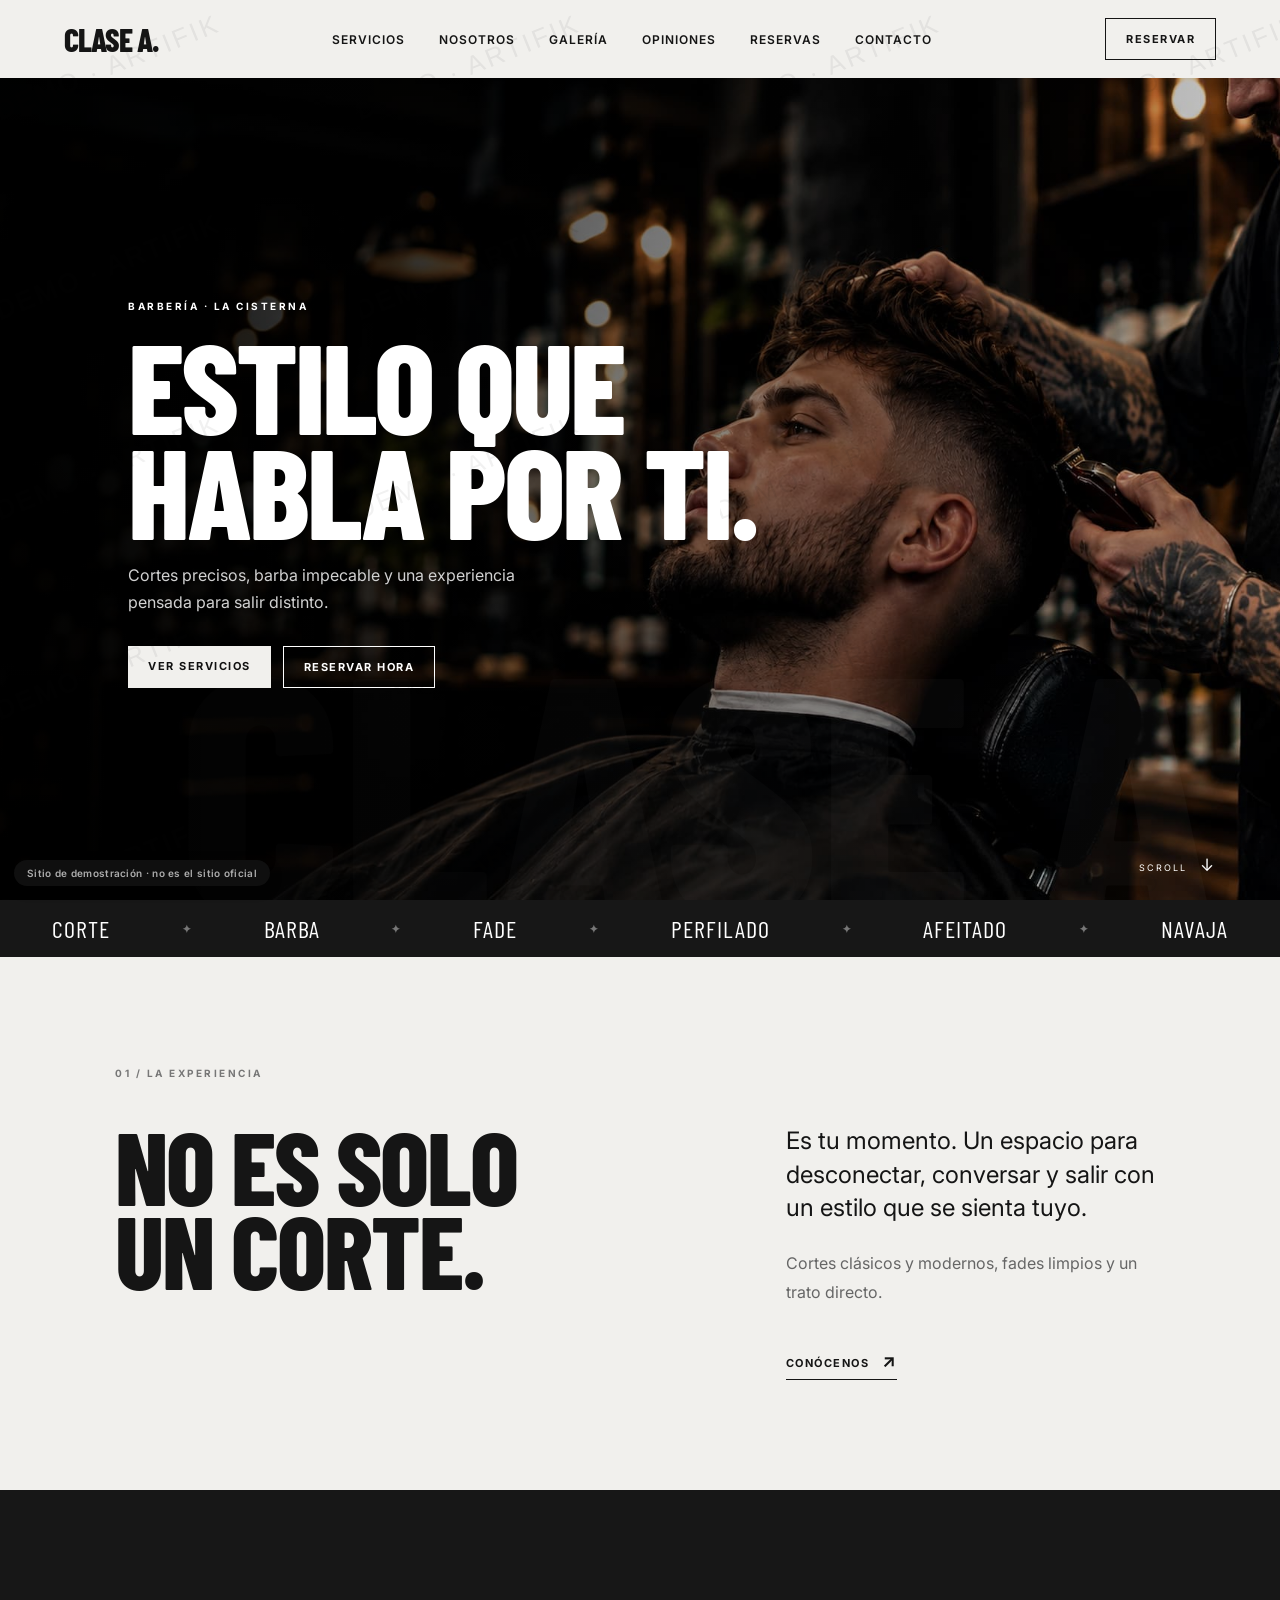
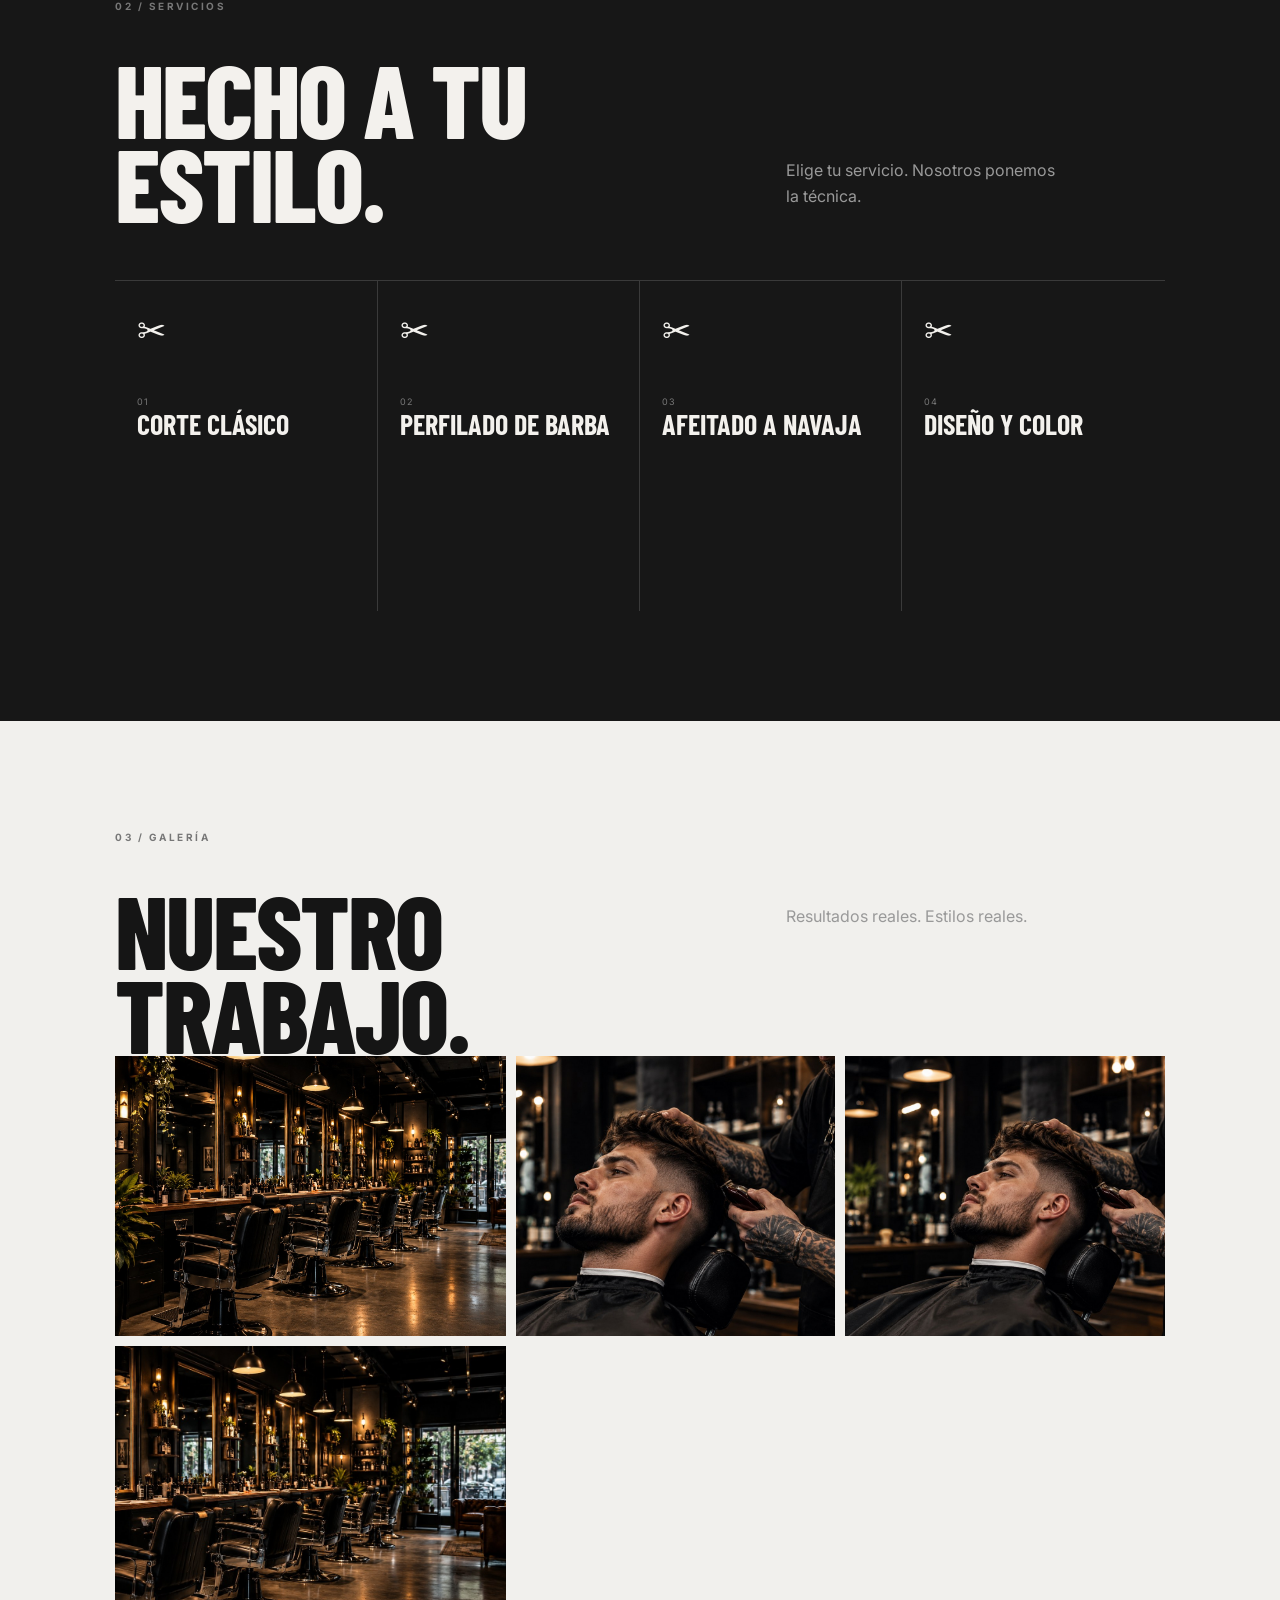
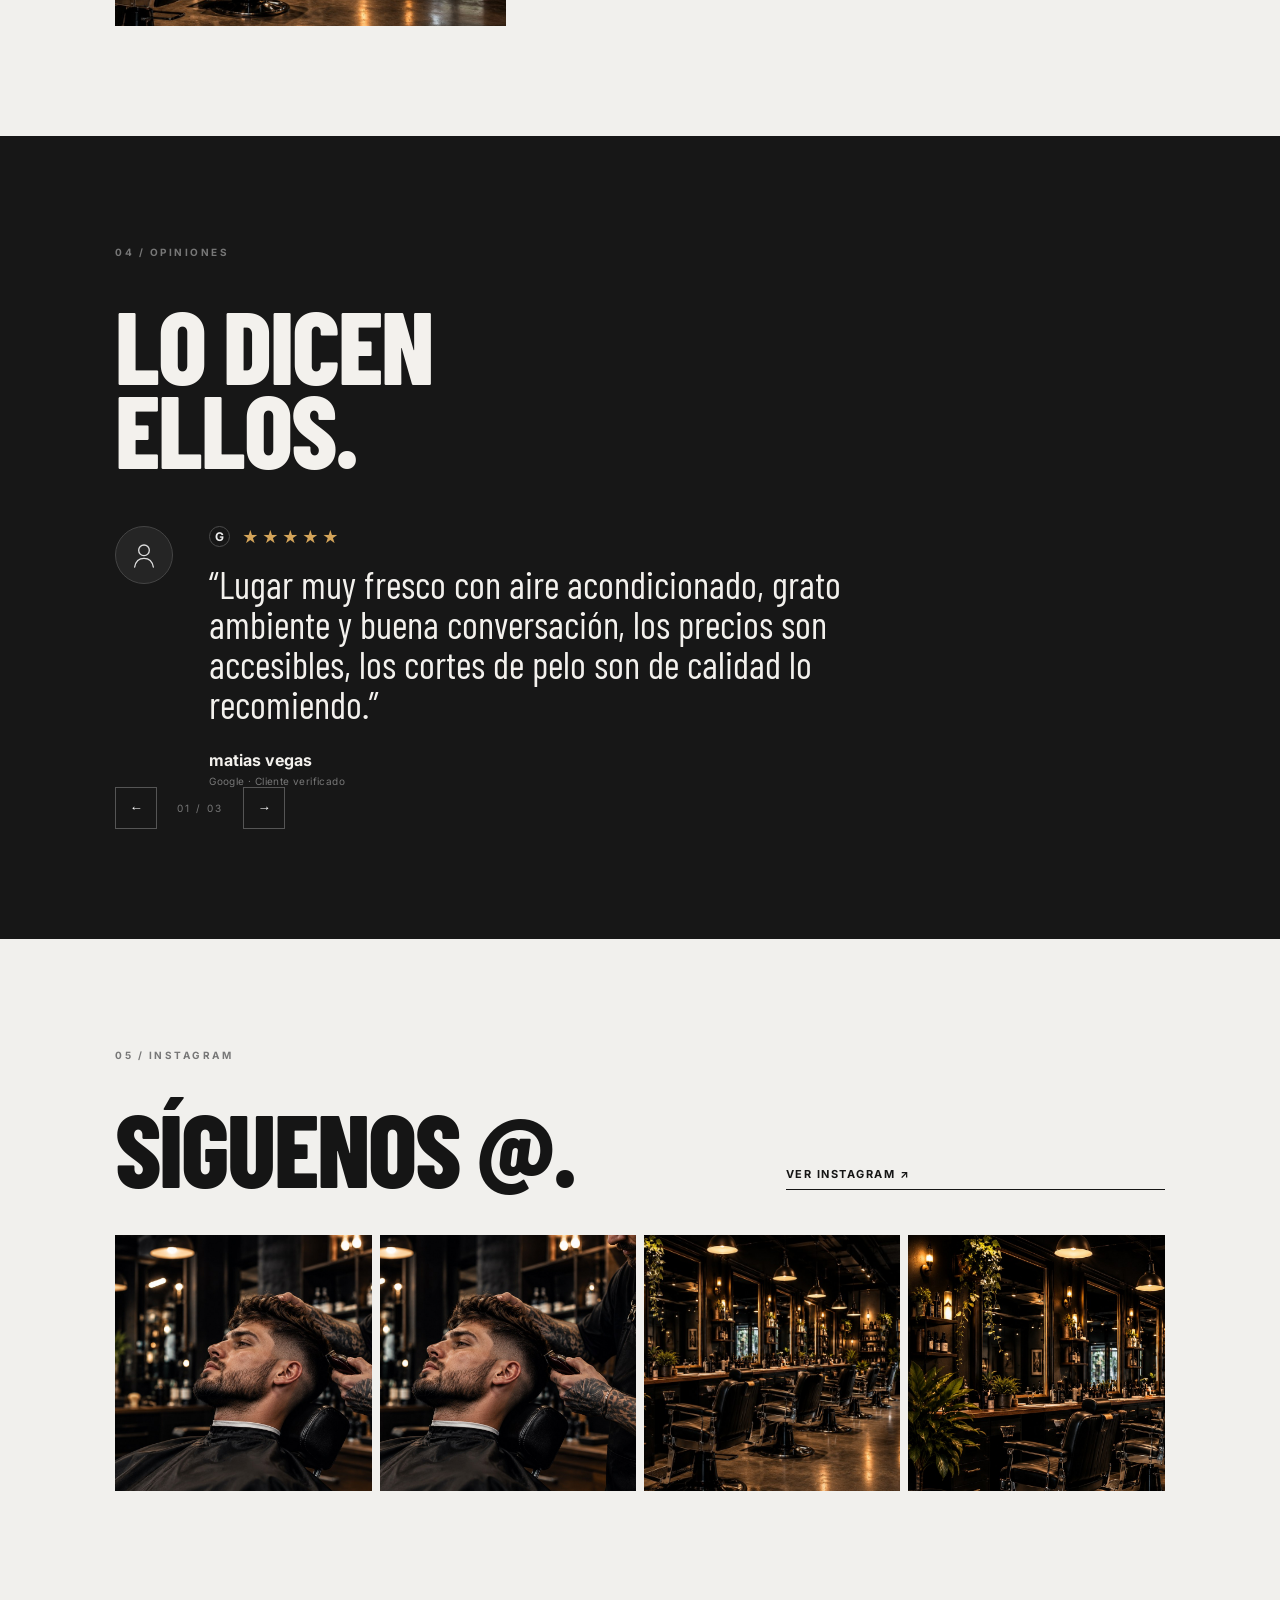
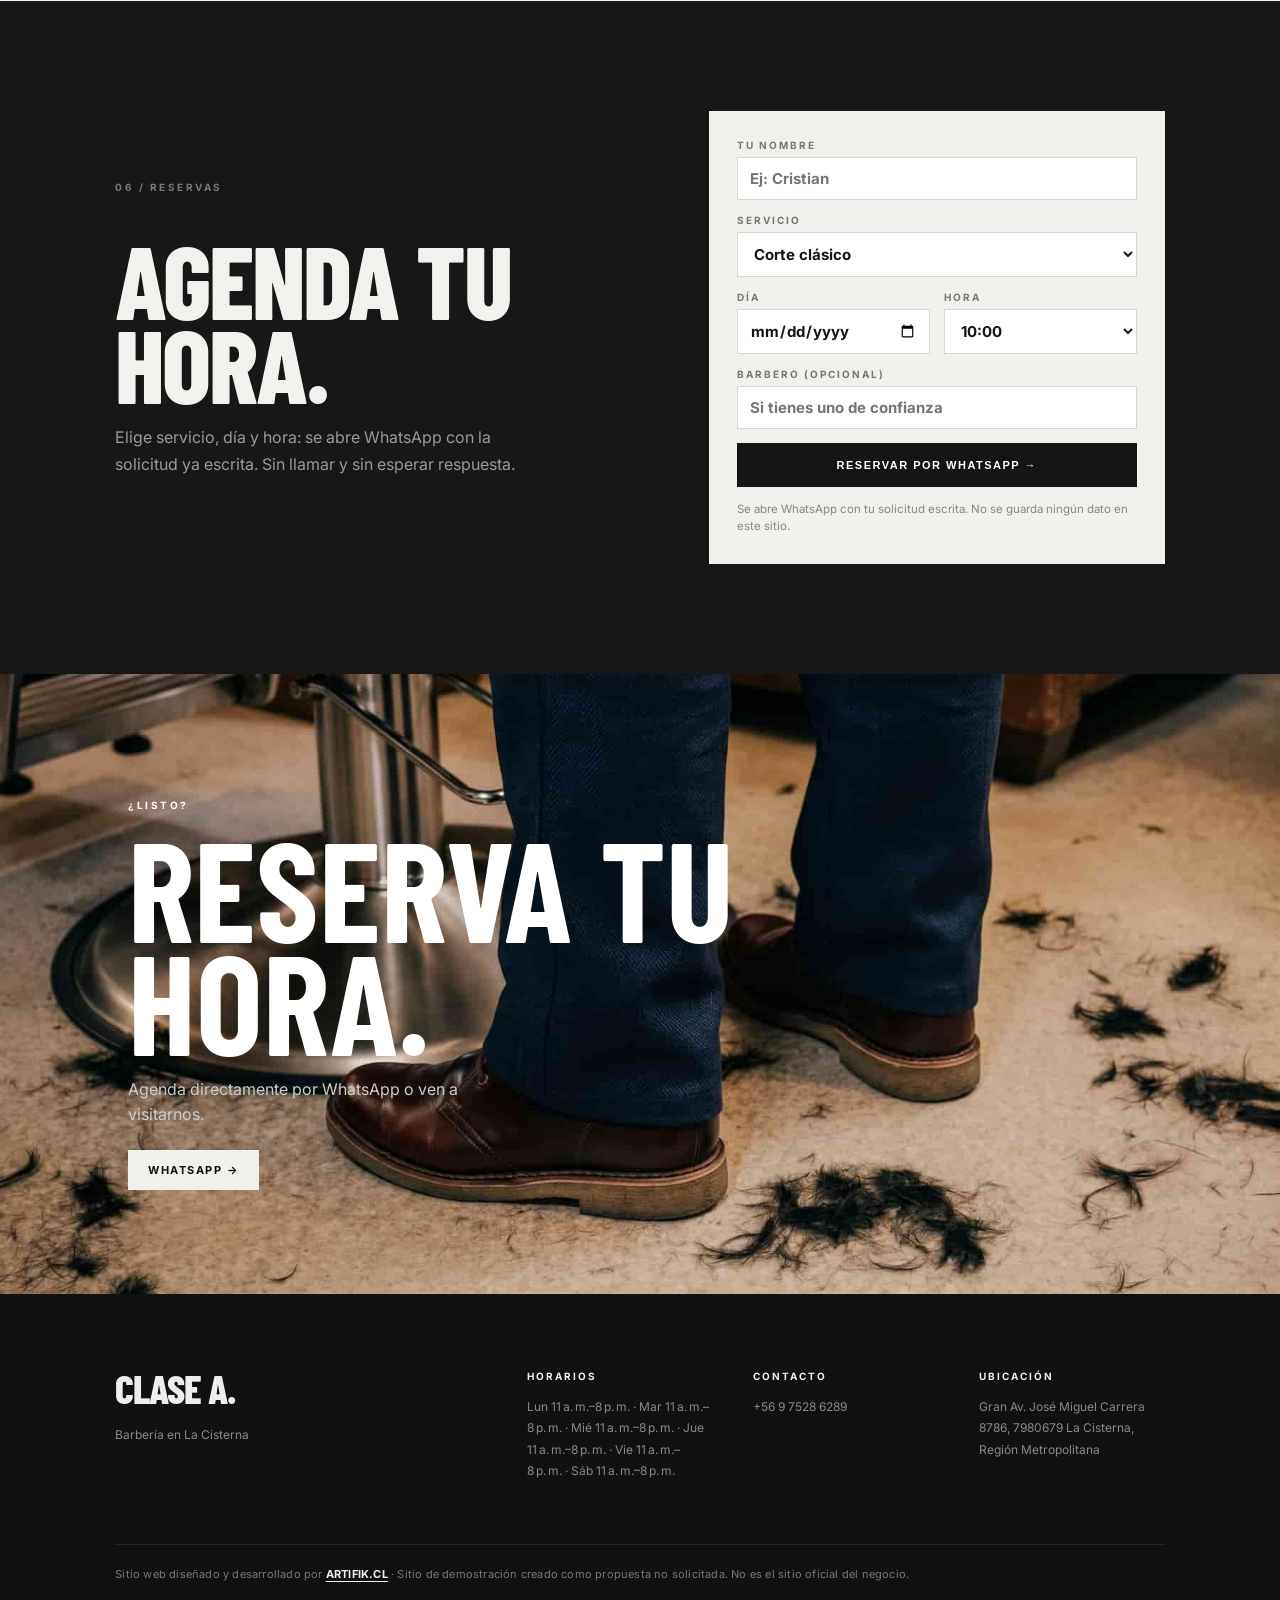
==== sites/barberia-clase-a/index.html @ 45a63755 "add 6 barberia demos (La Cisterna, Maipu, El Bosque, San Miguel) + hub index" ====
<!doctype html>
<html lang="es-CL">
<head>
  <meta charset="utf-8">
  <meta name="viewport" content="width=device-width,initial-scale=1">
  <meta name="description" content="Barbería en La Cisterna">
  <meta name="robots" content="noindex, nofollow, noarchive">
  <title>Barberia clase A — Barbería en La Cisterna</title>
  <link rel="preconnect" href="https://fonts.googleapis.com">
  <link rel="preconnect" href="https://fonts.gstatic.com" crossorigin>
  <link href="https://fonts.googleapis.com/css2?family=Barlow+Condensed:wght@400;500;600;700;800&family=Inter:wght@400;500;600;700&display=swap" rel="stylesheet">
  <style>
*{box-sizing:border-box}html{scroll-behavior:smooth}body{margin:0;background:#f1f0ed;color:#151515;font-family:Inter,Arial,sans-serif}a{color:inherit;text-decoration:none}.site-header{height:78px;display:flex;align-items:center;justify-content:space-between;padding:0 5vw;background:#f1f0ed;position:sticky;top:0;z-index:20}.brand{font-family:"Barlow Condensed",sans-serif;font-weight:800;font-size:32px;letter-spacing:-1px}.brand span,.section-head span,.intro h2 span,.gallery-head span,.social-head span{font-style:normal}.nav{display:flex;gap:34px;font-size:12px;font-weight:600;text-transform:uppercase;letter-spacing:1px}.header-cta,.btn{font-size:11px;font-weight:700;letter-spacing:1.5px;padding:13px 20px}.header-cta{border:1px solid #151515}.menu-toggle{display:none;background:none;border:0;font-size:24px;cursor:pointer;line-height:1;padding:10px;color:inherit}.menu-icon{display:block}.hero{min-height:calc(100vh - 78px);position:relative;display:flex;align-items:center;overflow:hidden;background:#252525;color:#fff}.hero-media{position:absolute;inset:0;background:#111;overflow:hidden}.hero-media img{width:100%;height:100%;object-fit:cover;object-position:center;display:block}.hero-media:after{content:"CLASE A";position:absolute;right:5vw;bottom:-7vw;font-family:"Barlow Condensed";font-size:27vw;font-weight:800;color:rgba(255,255,255,.035)}.hero-overlay{position:absolute;inset:0;background:linear-gradient(90deg,rgba(0,0,0,.82),rgba(0,0,0,.2))}.hero-content{position:relative;z-index:1;width:min(760px,90%);margin-left:10vw}.eyebrow,.section-kicker{font-size:10px;letter-spacing:2.5px;font-weight:700}.hero h1{font-family:"Barlow Condensed";font-size:clamp(70px,10vw,145px);line-height:.82;margin:20px 0;font-weight:800;letter-spacing:-3px}.hero h1 em,.contact h2 em{font-style:normal}.hero-copy{max-width:440px;line-height:1.7;color:#d1d1d1}.hero-actions{display:flex;gap:12px;margin-top:30px}.btn-light{background:#f1f0ed;color:#111}.btn-outline{border:1px solid #fff;color:#fff}.hero-scroll{position:absolute;bottom:25px;right:5vw;font-size:9px;letter-spacing:2px}.hero-scroll span{font-size:17px;margin-left:8px}.marquee{width:100%;overflow:hidden;background:#171717;color:#fff;padding:0}.marquee-track{display:flex;width:max-content;animation:marquee 18s linear infinite;will-change:transform}.marquee-group{width:100vw;min-width:100vw;display:flex;align-items:center;justify-content:space-around;gap:24px;padding:14px 28px;font-family:"Barlow Condensed";font-size:24px;letter-spacing:1px;white-space:nowrap}.marquee-group b{font-size:11px;color:#777}@keyframes marquee{to{transform:translateX(-100vw)}}.section{padding:110px 9vw}.section-kicker{margin-bottom:45px;color:#777}.intro-grid,.section-head,.gallery-head,.social-head{display:grid;grid-template-columns:1.2fr .8fr;gap:8vw}.intro h2,.section-head h2,.gallery-head h2,.social-head h2{font-family:"Barlow Condensed";font-size:clamp(55px,8vw,115px);line-height:.82;margin:0;font-weight:800;letter-spacing:-2px}.lead{font-size:24px;line-height:1.4;margin-top:0}.intro p:not(.lead){color:#666;line-height:1.8;max-width:520px}.text-link{display:inline-block;margin-top:28px;font-size:11px;font-weight:700;letter-spacing:1.5px;border-bottom:1px solid;padding-bottom:8px}.text-link span{font-size:18px;margin-left:8px}.dark{background:#171717;color:#f3f1ed}.dark .section-kicker{color:#777}.section-head{align-items:end;margin-bottom:55px}.section-head p,.gallery-head p{max-width:280px;line-height:1.6;color:#999}.service-grid{display:grid;grid-template-columns:repeat(4,1fr);border-top:1px solid #3a3a3a}.service-card{min-height:330px;padding:28px 22px;border-right:1px solid #3a3a3a;display:flex;flex-direction:column;position:relative;overflow:hidden;isolation:isolate;transition:transform .35s cubic-bezier(.2,.7,.2,1),background .35s ease,border-color .35s ease,box-shadow .35s ease}.service-card:last-child{border-right:0}.service-card.featured{background:#262626}.service-card>span{font-size:9px;color:#777;letter-spacing:1px;transition:transform .35s ease,color .35s ease}.service-card::before{content:"";position:absolute;inset:auto -30% -55% -30%;height:150px;background:radial-gradient(circle,rgba(213,165,90,.18),transparent 68%);transform:translateY(55px);opacity:0;transition:transform .45s ease,opacity .45s ease;pointer-events:none;z-index:-1}.service-card::after{content:"";position:absolute;top:0;left:-110%;width:55%;height:100%;background:linear-gradient(105deg,transparent 0 38%,rgba(255,255,255,.09) 48%,transparent 60%);transform:skewX(-18deg);transition:left .65s ease;pointer-events:none}.service-icon{font-size:35px;margin-bottom:45px;transform-origin:center;transition:transform .35s cubic-bezier(.2,.8,.2,1),filter .35s ease}.service-card h3{font-family:"Barlow Condensed";font-size:28px;margin:0 0 10px;transition:letter-spacing .35s ease}.service-card:hover{transform:translateY(-8px) scale(1.015);background:#222;border-color:#5a5a5a;box-shadow:0 20px 45px rgba(0,0,0,.28);z-index:3}.service-card:hover::before{transform:translateY(0);opacity:1}.service-card:hover::after{left:125%}.service-card:hover .service-icon{transform:scale(1.18) rotate(-4deg);filter:drop-shadow(0 0 10px rgba(255,255,255,.18))}.service-card:hover>span{transform:translateX(4px);color:#aaa}.service-card:hover strong{transform:translateX(4px)}.service-card:hover h3{letter-spacing:.4px;animation:serviceGlitch .34s steps(2,end) 1}@keyframes serviceGlitch{0%{transform:none;text-shadow:none}35%{transform:translateX(1px);text-shadow:-1px 0 rgba(213,165,90,.8)}65%{transform:translateX(-1px);text-shadow:1px 0 rgba(255,255,255,.55)}100%{transform:none;text-shadow:none}}.service-card p{font-size:12px;line-height:1.6;color:#aaa;min-height:45px}.service-card strong{margin-top:auto;font-family:"Barlow Condensed";font-size:22px;transition:transform .35s ease;color:#f3f1ed}.gallery-grid{display:grid;grid-template-columns:1.1fr .9fr .9fr;grid-template-rows:280px 280px;gap:10px}.gallery-item{background:#d4d1ca;overflow:hidden;margin:0}.gallery-item img{width:100%;height:100%;display:block;object-fit:cover}.gallery-item img{width:100%;height:100%;object-fit:cover;display:block;transition:transform .5s ease}.gallery-item:hover img{transform:scale(1.04)}.gallery-item.tall{grid-row:span 2}.gallery-item.wide{grid-column:2 / 4}.asset-note{font-size:11px;color:#888}.review-slider{position:relative;max-width:850px;min-height:240px}.review{display:none;grid-template-columns:70px 1fr;column-gap:24px;align-items:start}.review-main{min-width:0}.review-source{display:flex;align-items:center;gap:12px;margin-bottom:18px}.review.active{display:grid}.avatar{width:58px;height:58px;border-radius:50%;background:#252525;border:1px solid #444;display:grid;place-items:center}.avatar svg{width:32px;height:32px;stroke:#ddd;fill:none;stroke-width:2;stroke-linecap:round;stroke-linejoin:round}.avatar-1{box-shadow:inset 0 0 0 2px #303030}.avatar-2{box-shadow:inset 0 0 0 2px #363636}.avatar-3{box-shadow:inset 0 0 0 2px #2c2c2c}.avatar-4{box-shadow:inset 0 0 0 2px #404040}.avatar-5{box-shadow:inset 0 0 0 2px #333}.google-g{display:inline-grid;place-items:center;width:21px;height:21px;border:1px solid #4c4c4c;border-radius:50%;font:700 12px Inter;color:#eee}.stars{color:#d5a55a;letter-spacing:3px;margin:0}.review p{font-family:"Barlow Condensed";font-size:38px;line-height:1.05;max-width:760px;margin:0 0 25px}.review strong,.review small{display:block}.review small{color:#777;margin-top:5px;font-size:10px;letter-spacing:.4px}.slider-controls{display:flex;gap:20px;align-items:center}.slider-controls button{background:none;border:1px solid #555;color:#fff;width:42px;height:42px}.slider-count{font-size:10px;letter-spacing:2px;color:#777}.social-head{align-items:end;margin-bottom:45px}.social-grid{display:grid;grid-template-columns:repeat(4,1fr);gap:8px}.social-tile{aspect-ratio:1;background:#d1cec7;display:grid;place-items:center;color:#888;font-family:"Barlow Condensed";font-size:25px;overflow:hidden}.social-tile img{width:100%;height:100%;object-fit:cover;display:block}.contact{min-height:620px;background-color:#222;background-position:center;background-size:cover;position:relative;color:#fff;display:flex;align-items:center}.contact-overlay{position:absolute;z-index:1;inset:0;background:linear-gradient(90deg,rgba(0,0,0,.72),rgba(0,0,0,.2))}.contact-content{position:relative;z-index:2;margin-left:10vw}.contact h2{font-family:"Barlow Condensed";font-size:clamp(75px,11vw,160px);line-height:.8;margin:20px 0}.contact-content>p:not(.eyebrow){max-width:350px;line-height:1.6;color:#ccc;margin-bottom:30px}.footer{background:#111;color:#eee;padding:70px 9vw;display:grid;grid-template-columns:2fr repeat(3,1fr);gap:40px}.footer strong{font-size:10px;letter-spacing:2px}.footer p{color:#888;font-size:12px;line-height:1.8}.footer .brand{font-size:40px}.footer-credit{grid-column:1 / -1;border-top:1px solid #252525;padding-top:22px;margin-top:10px;color:#777;font-size:11px;letter-spacing:.2px}.footer-credit a{color:#eee;font-weight:700;text-decoration:underline;text-underline-offset:3px}@media(max-width:800px){.marquee-group{font-size:20px;gap:14px;padding:12px 18px}.site-header{height:68px;padding:0 5vw;position:sticky}.nav{display:flex;position:absolute;top:68px;left:0;right:0;flex-direction:column;gap:0;background:#f1f0ed;border-top:1px solid #d8d6d1;box-shadow:0 18px 30px rgba(0,0,0,.12);padding:8px 5vw;opacity:0;visibility:hidden;transform:translateY(-8px);pointer-events:none;transition:opacity .22s ease,transform .22s ease,visibility .22s ease;z-index:30}.nav.open{opacity:1;visibility:visible;transform:translateY(0);pointer-events:auto}.nav a{padding:15px 0;border-bottom:1px solid #ddd9d2;font-size:12px}.nav a:last-child{border-bottom:0}.header-cta{display:none}.menu-toggle{display:block}.hero{min-height:calc(100vh - 68px)}.hero-content{margin-left:7vw;margin-top:38vh}.hero h1{font-size:72px}.hero-actions{gap:16px}.section{padding:75px 7vw}.intro-grid,.section-head,.gallery-head,.social-head{grid-template-columns:1fr;gap:30px}.service-grid{grid-template-columns:1fr 1fr}.service-card{border-bottom:1px solid #3a3a3a}.gallery-grid{grid-template-columns:1fr 1fr;grid-template-rows:220px 220px}.gallery-item.tall{grid-row:span 1}.gallery-item.wide{grid-column:1 / 3}.review{grid-template-columns:52px 1fr;column-gap:16px}.avatar{width:48px;height:48px}.avatar svg{width:26px;height:26px}.review p{font-size:30px}.social-grid{grid-template-columns:1fr 1fr}.footer{grid-template-columns:1fr 1fr}}@media(max-width:480px){.footer-credit{grid-column:1}.service-grid{grid-template-columns:1fr}.gallery-grid{grid-template-columns:1fr;grid-template-rows:220px}.gallery-item.wide{grid-column:auto}.social-grid{grid-template-columns:1fr 1fr}.footer{grid-template-columns:1fr}.hero h1{font-size:62px}}

.contact-bg{position:absolute;inset:0;overflow:hidden;z-index:0}.contact-bg img{width:100%;height:100%;object-fit:cover;display:block}/* .contact-bg:after{content:"";position:absolute;inset:0;background:linear-gradient(90deg,rgba(0,0,0,.72),rgba(0,0,0,.2))} */
/* --- Reserva por WhatsApp (plan completo) --- */
.reserva{background:#171717;color:#f3f1ed;padding:110px 9vw}
.reserva-grid{display:grid;grid-template-columns:1.05fr .95fr;gap:7vw;align-items:center}
.reserva h2{font-family:"Barlow Condensed";font-size:clamp(55px,8vw,115px);line-height:.82;margin:0 0 18px;font-weight:800;letter-spacing:-2px}
.reserva h2 span{font-style:normal}
.reserva-intro p{color:#999;line-height:1.7;max-width:420px}
.reserva-card{background:#f1f0ed;color:#151515;padding:28px;display:grid;gap:14px}
.reserva-card label{display:flex;flex-direction:column;gap:6px;font-size:10px;letter-spacing:2px;font-weight:700;text-transform:uppercase;color:#777}
.reserva-card input,.reserva-card select{font:inherit;font-size:15px;letter-spacing:0;text-transform:none;color:#151515;background:#fff;border:1px solid #d8d6d1;padding:11px 12px;width:100%;border-radius:0}
.reserva-card input:focus,.reserva-card select:focus{outline:2px solid #c19a3e;outline-offset:1px}
.reserva-row{display:grid;grid-template-columns:1fr 1fr;gap:14px}
.reserva-card .btn{background:#151515;color:#fff;border:0;cursor:pointer;padding:16px;text-align:center}
.reserva-card .btn:hover{background:#c19a3e;color:#151515}
.reserva-hint{margin:0;font-size:11.5px;color:#888;letter-spacing:0;text-transform:none;font-weight:400;line-height:1.5}
@media(max-width:800px){.reserva{padding:70px 6vw}.reserva-grid{grid-template-columns:1fr;gap:34px}.reserva-row{grid-template-columns:1fr}}
.demo-badge{position:fixed;bottom:14px;left:14px;z-index:99;background:#111;color:#bbb;font:600 10px Inter,Arial;padding:7px 13px;border-radius:999px;letter-spacing:.3px;opacity:.92;box-shadow:0 4px 14px rgba(0,0,0,.35)}
.demo-wm{position:fixed;inset:0;z-index:34;pointer-events:none;background-repeat:repeat;background-image:url("data:image/svg+xml,%3Csvg xmlns='http://www.w3.org/2000/svg' width='360' height='200'%3E%3Ctext x='0' y='120' transform='rotate(-22 0 120)' font-family='Helvetica,Arial,sans-serif' font-size='26' letter-spacing='3' fill='%23151515' fill-opacity='0.06'%3EDEMO %C2%B7 ARTIFIK%3C/text%3E%3C/svg%3E")}
  </style>
</head>
<body>
  <div class="demo-wm" aria-hidden="true"></div>
  <div class="demo-badge">Sitio de demostración · no es el sitio oficial</div>
  <header class="site-header">
    <a class="brand" href="#inicio">CLASE A<span>.</span></a>
    <nav class="nav" id="primary-nav" aria-label="Principal">
      <a href="#servicios">Servicios</a>
      <a href="#nosotros">Nosotros</a>
      <a href="#galeria">Galería</a>
      <a href="#opiniones">Opiniones</a>
      <a href="#reserva">Reservas</a>
      <a href="#contacto">Contacto</a>
    </nav>
    <a class="header-cta" href="#reserva">RESERVAR</a>
    <button class="menu-toggle" type="button" aria-label="Abrir menú" aria-expanded="false" aria-controls="primary-nav"><span class="menu-icon" aria-hidden="true">☰</span></button>
  </header>

  <main id="inicio">
    <section class="hero">
      <picture class="hero-media"><source media="(max-width: 800px)" srcset="/sites/barberia-clase-a/assets/hero-mobile.jpg"><img src="/sites/barberia-clase-a/assets/hero.jpg" alt="Barberia clase A"></picture>
      <div class="hero-overlay"></div>
      <div class="hero-content">
        <p class="eyebrow">BARBERÍA · LA CISTERNA</p>
        <h1>ESTILO QUE<br><em>HABLA</em> POR TI.</h1>
        <p class="hero-copy">Cortes precisos, barba impecable y una experiencia pensada para salir distinto.</p>
        <div class="hero-actions">
          <a class="btn btn-light" href="#servicios">VER SERVICIOS</a>
          <a class="btn btn-outline" href="#reserva">RESERVAR HORA</a>
        </div>
      </div>
      <div class="hero-scroll">SCROLL <span>↓</span></div>
    </section>

    
    <section class="marquee" aria-label="Servicios destacados">
      <div class="marquee-track">
        <div class="marquee-group"><span>CORTE</span><b>✦</b><span>BARBA</span><b>✦</b><span>FADE</span><b>✦</b><span>PERFILADO</span><b>✦</b><span>AFEITADO</span><b>✦</b><span>NAVAJA</span></div>
        <div class="marquee-group" aria-hidden="true"><span>CORTE</span><b>✦</b><span>BARBA</span><b>✦</b><span>FADE</span><b>✦</b><span>PERFILADO</span><b>✦</b><span>AFEITADO</span><b>✦</b><span>NAVAJA</span></div>
      </div>
    </section>

    <section class="intro section" id="nosotros">
      <div class="section-kicker">01 / LA EXPERIENCIA</div>
      <div class="intro-grid">
        <h2>NO ES SOLO<br><span>UN CORTE.</span></h2>
        <div>
          <p class="lead">Es tu momento. Un espacio para desconectar, conversar y salir con un estilo que se sienta tuyo.</p>
          <p>Cortes clásicos y modernos, fades limpios y un trato directo.</p>
          <a class="text-link" href="#contacto">CONÓCENOS <span>↗</span></a>
        </div>
      </div>
    </section>
    

    <section class="services section dark" id="servicios">
      <div class="section-kicker">02 / SERVICIOS</div>
      <div class="section-head">
        <h2>HECHO A TU <span>ESTILO.</span></h2>
        <p>Elige tu servicio. Nosotros ponemos la técnica.</p>
      </div>
      <div class="service-grid">
        <article class="service-card"><div class="service-icon">✂</div><span>01</span><h3>CORTE CLÁSICO</h3></article>
        <article class="service-card"><div class="service-icon">✂</div><span>02</span><h3>PERFILADO DE BARBA</h3></article>
        <article class="service-card"><div class="service-icon">✂</div><span>03</span><h3>AFEITADO A NAVAJA</h3></article>
        <article class="service-card"><div class="service-icon">✂</div><span>04</span><h3>DISEÑO Y COLOR</h3></article>
      </div>
    </section>

    <section class="gallery section" id="galeria">
      <div class="section-kicker">03 / GALERÍA</div>
      <div class="gallery-head"><h2>NUESTRO <span>TRABAJO.</span></h2><p>Resultados reales. Estilos reales.</p></div>
      <div class="gallery-grid">
        <div class="gallery-item class="tall""><img src="/sites/barberia-clase-a/assets/interior-wide.jpg" alt="" loading="lazy" onerror="this.remove()"></div>
        <div class="gallery-item"><img src="/sites/barberia-clase-a/assets/grooming-close.jpg" alt="" loading="lazy" onerror="this.remove()"></div>
        <div class="gallery-item"><img src="/sites/barberia-clase-a/assets/grooming-profile.jpg" alt="" loading="lazy" onerror="this.remove()"></div>
        <div class="gallery-item class="wide""><img src="/sites/barberia-clase-a/assets/interior-right.jpg" alt="" loading="lazy" onerror="this.remove()"></div>
      </div>
    </section>

    
    <section class="reviews section dark" id="opiniones">
      <div class="section-kicker">04 / OPINIONES</div>
      <div class="section-head"><h2>LO DICEN <span>ELLOS.</span></h2></div>
      <div class="review-slider">
        <article class="review active"><div class="avatar" aria-hidden="true"><svg viewBox="0 0 48 48"><circle cx="24" cy="17" r="8"></circle><path d="M10 42c1.6-9 7-13 14-13s12.4 4 14 13"></path></svg></div><div class="review-main"><div class="review-source"><span class="google-g">G</span><span class="stars">★★★★★</span></div><p>“Lugar muy fresco con aire acondicionado, grato ambiente y buena conversación, los precios son accesibles, los cortes de pelo son de calidad lo recomiendo.”</p><strong>matias vegas</strong><small>Google · Cliente verificado</small></div></article>
        <article class="review"><div class="avatar" aria-hidden="true"><svg viewBox="0 0 48 48"><circle cx="24" cy="17" r="8"></circle><path d="M10 42c1.6-9 7-13 14-13s12.4 4 14 13"></path></svg></div><div class="review-main"><div class="review-source"><span class="google-g">G</span><span class="stars">★★★★★</span></div><p>“Muy buena experiencia, cortan super bacan el pelo y muy agradable los barberos”</p><strong>Benjamín Fierro</strong><small>Google · Cliente verificado</small></div></article>
        <article class="review"><div class="avatar" aria-hidden="true"><svg viewBox="0 0 48 48"><circle cx="24" cy="17" r="8"></circle><path d="M10 42c1.6-9 7-13 14-13s12.4 4 14 13"></path></svg></div><div class="review-main"><div class="review-source"><span class="google-g">G</span><span class="stars">★★★★★</span></div><p>“Todos los barberos ofrecen exelente servicio, sobre todo Matias, recomendado totalmente”</p><strong>Michel Venegas</strong><small>Google · Cliente verificado</small></div></article>
        <article class="review"><div class="avatar" aria-hidden="true"><svg viewBox="0 0 48 48"><circle cx="24" cy="17" r="8"></circle><path d="M10 42c1.6-9 7-13 14-13s12.4 4 14 13"></path></svg></div><div class="review-main"><div class="review-source"><span class="google-g">G</span><span class="stars">★★★★★</span></div><p>“Excelente servicio barberos profesionales. Siempre atentos a dar un buen servicio”</p><strong>Andres Perez</strong><small>Google · Cliente verificado</small></div></article>
        <article class="review"><div class="avatar" aria-hidden="true"><svg viewBox="0 0 48 48"><circle cx="24" cy="17" r="8"></circle><path d="M10 42c1.6-9 7-13 14-13s12.4 4 14 13"></path></svg></div><div class="review-main"><div class="review-source"><span class="google-g">G</span><span class="stars">★★★★★</span></div><p>“Excelente atención amables serviciales y que decir de los barberos unos CAPOS!”</p><strong>Enrique Javier Diaz</strong><small>Google · Cliente verificado</small></div></article>
      </div>
      <div class="slider-controls"><button data-dir="-1">←</button><span class="slider-count">01 / 03</span><button data-dir="1">→</button></div>
    </section>
    

    <section class="social section">
      <div class="section-kicker">05 / INSTAGRAM</div>
      <div class="social-head"><h2>SÍGUENOS <span>@.</span></h2><a class="text-link" href="#" target="_blank" rel="noopener">VER INSTAGRAM ↗</a></div>
      <div class="social-grid">
        <div class="social-tile"><img src="/sites/barberia-clase-a/assets/grooming-profile.jpg" alt="" loading="lazy" onerror="this.remove()"></div>
        <div class="social-tile"><img src="/sites/barberia-clase-a/assets/grooming-close.jpg" alt="" loading="lazy" onerror="this.remove()"></div>
        <div class="social-tile"><img src="/sites/barberia-clase-a/assets/interior-detail.jpg" alt="" loading="lazy" onerror="this.remove()"></div>
        <div class="social-tile"><img src="/sites/barberia-clase-a/assets/interior-left.jpg" alt="" loading="lazy" onerror="this.remove()"></div>
      </div>
    </section>

    
    <section class="reserva" id="reserva">
      <div class="reserva-grid">
        <div class="reserva-intro">
          <div class="section-kicker">06 / RESERVAS</div>
          <h2>AGENDA TU<br><span>HORA.</span></h2>
          <p>Elige servicio, día y hora: se abre WhatsApp con la solicitud ya escrita. Sin llamar y sin esperar respuesta.</p>
        </div>
        <form class="reserva-card" id="reserva-form" data-wa="https://wa.me/56975286289">
          <label>Tu nombre
            <input type="text" id="rv-nombre" placeholder="Ej: Cristian" autocomplete="name">
          </label>
          <label>Servicio
            <select id="rv-servicio"><option>Corte clásico</option><option>Perfilado de barba</option><option>Afeitado a navaja</option><option>Diseño y color</option></select>
          </label>
          <div class="reserva-row">
            <label>Día
              <input type="date" id="rv-dia">
            </label>
            <label>Hora
              <select id="rv-hora">
                <option>10:00</option><option>10:30</option><option>11:00</option><option>11:30</option>
                <option>12:00</option><option>12:30</option><option>15:00</option><option>15:30</option>
                <option>16:00</option><option>16:30</option><option>17:00</option><option>17:30</option>
                <option>18:00</option><option>18:30</option><option>19:00</option><option>19:30</option>
                <option>20:00</option>
              </select>
            </label>
          </div>
          <label>Barbero (opcional)
            <input type="text" id="rv-barbero" placeholder="Si tienes uno de confianza">
          </label>
          <button type="submit" class="btn">RESERVAR POR WHATSAPP →</button>
          <p class="reserva-hint">Se abre WhatsApp con tu solicitud escrita. No se guarda ningún dato en este sitio.</p>
        </form>
      </div>
    </section>
    

    <section class="contact" id="contacto">
      <div class="contact-bg"><img src="/sites/barberia-clase-a/assets/cta-interior.jpg" alt=""></div><!-- <div class="contact-overlay"></div> -->
      <div class="contact-content">
        <p class="eyebrow">¿LISTO?</p>
        <h2>RESERVA TU<br><em>HORA.</em></h2>
        <p>Agenda directamente por WhatsApp o ven a visitarnos.</p>
        <a class="btn btn-light" href="https://wa.me/56975286289" target="_blank" rel="noopener">WHATSAPP →</a>
      </div>
    </section>
  </main>

  <footer class="footer">
    <div><a class="brand" href="#inicio">CLASE A<span>.</span></a><p>Barbería en La Cisterna</p></div>
    <div><strong>HORARIOS</strong><p>Lun 11 a. m.–8 p. m. · Mar 11 a. m.–8 p. m. · Mié 11 a. m.–8 p. m. · Jue 11 a. m.–8 p. m. · Vie 11 a. m.–8 p. m. · Sáb 11 a. m.–8 p. m.</p></div>
    <div><strong>CONTACTO</strong><p><a href="tel:+56975286289">+56 9 7528 6289</a></p></div>
    <div><strong>UBICACIÓN</strong><p><a href="https://www.google.com/maps/place/Barberia+clase+A/data=!4m7!3m6!1s0x9662db9c982a6f2f:0x1cf4ca5bd462d386!8m2!3d-33.5367251!4d-70.6639691!16s%2Fg%2F11g_vcmc6g!19sChIJL28qmJzbYpYRhtNi1FvK9Bw?authuser=0&amp;hl=es&amp;g_ep=EgoyMDI2MDkwOS4wIJJjKgBIAVAD&amp;rclk=1" target="_blank" rel="noopener">Gran Av. José Miguel Carrera 8786, 7980679 La Cisterna, Región Metropolitana</a></p></div>
    <div class="footer-credit">Sitio web diseñado y desarrollado por <a href="https://www.artifik.cl/" target="_blank" rel="noopener">ARTIFIK.CL</a> · Sitio de demostración creado como propuesta no solicitada. No es el sitio oficial del negocio.</div>
  </footer>

  <script>
const reviews=[...document.querySelectorAll(".review")];
let current=0;
let timer;
function showReview(i){
  current=(i+reviews.length)%reviews.length;
  reviews.forEach((r,n)=>r.classList.toggle("active",n===current));
  const counter=document.querySelector(".slider-count");
  if(counter) counter.textContent=`${String(current+1).padStart(2,"0")} / ${String(reviews.length).padStart(2,"0")}`;
}
function restartReviewTimer(){
  clearInterval(timer);
  timer=setInterval(()=>showReview(current+1),6000);
}
document.querySelectorAll(".slider-controls button").forEach(btn=>{
  btn.addEventListener("click",()=>{showReview(current+Number(btn.dataset.dir));restartReviewTimer();});
});
restartReviewTimer();

const slider=document.querySelector(".review-slider");
slider?.addEventListener("mouseenter",()=>clearInterval(timer));
slider?.addEventListener("mouseleave",restartReviewTimer);

const menu=document.querySelector(".menu-toggle");
const nav=document.querySelector(".nav");
const menuIcon=menu?.querySelector(".menu-icon");

function closeMenu(){
  if(!menu || !nav) return;
  nav.classList.remove("open");
  menu.setAttribute("aria-expanded","false");
  menu.setAttribute("aria-label","Abrir menú");
  if(menuIcon) menuIcon.textContent="☰";
}

menu?.addEventListener("click",()=>{
  if(!nav) return;
  const open=nav.classList.toggle("open");
  menu.setAttribute("aria-expanded",String(open));
  menu.setAttribute("aria-label",open?"Cerrar menú":"Abrir menú");
  if(menuIcon) menuIcon.textContent=open?"×":"☰";
});

nav?.querySelectorAll("a").forEach(link=>link.addEventListener("click",closeMenu));
window.addEventListener("resize",()=>{ if(window.innerWidth>800) closeMenu(); });

// Reserva por WhatsApp: arma el mensaje y abre wa.me (100% front-end, no guarda datos)
(function(){
  var f=document.getElementById("reserva-form");
  if(!f) return;
  var dia=document.getElementById("rv-dia");
  if(dia) dia.min=new Date().toISOString().slice(0,10);
  f.addEventListener("submit",function(e){
    e.preventDefault();
    var base=(f.getAttribute("data-wa")||"").split("?")[0];
    var v=function(id){var el=document.getElementById(id);return el?el.value.trim():"";};
    var nombre=v("rv-nombre")||"Hola";
    var partes=[
      nombre+", quiero agendar una hora en Barberia clase A:",
      "- Servicio: "+v("rv-servicio"),
      "- Día: "+(v("rv-dia")||"(por confirmar)"),
      "- Hora: "+v("rv-hora")
    ];
    if(v("rv-barbero")) partes.push("- Con: "+v("rv-barbero"));
    window.open(base+"?text="+encodeURIComponent(partes.join("\n")),"_blank","noopener");
  });
})();

  </script>
</body>
</html>
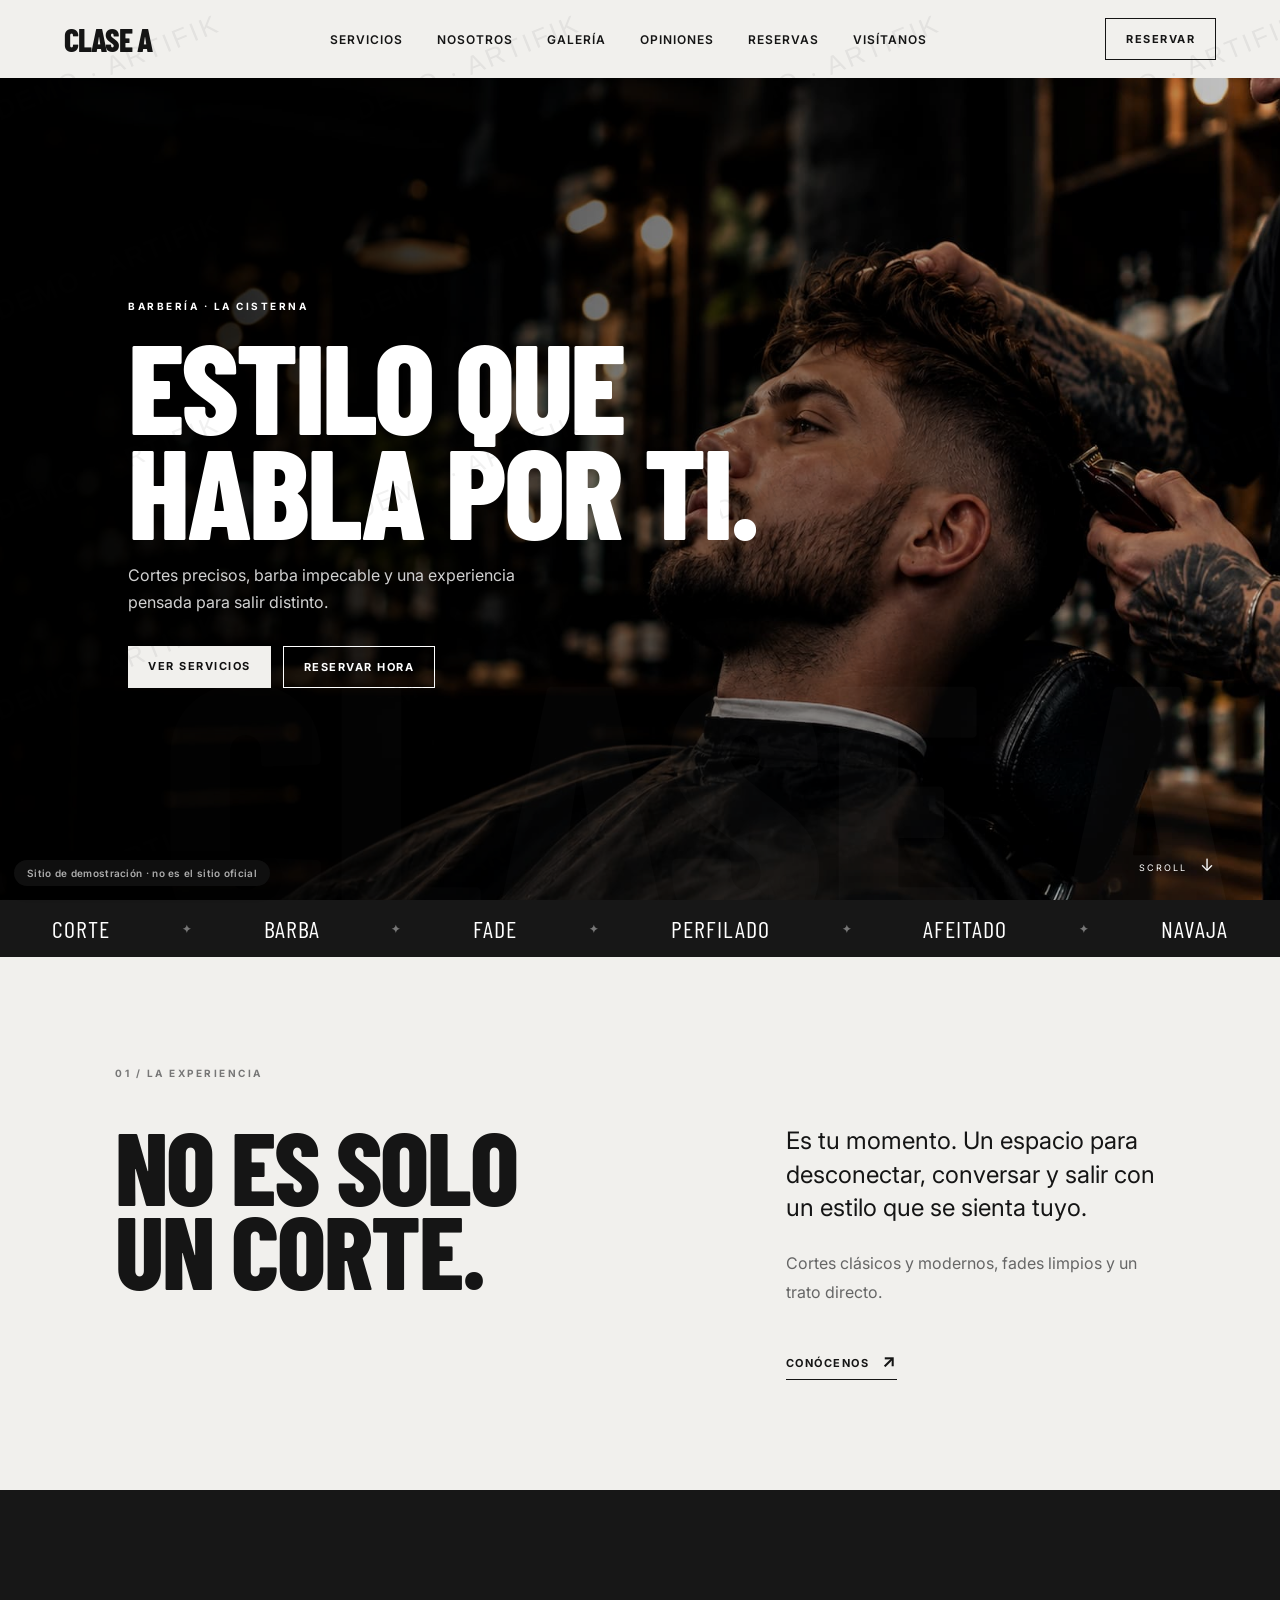
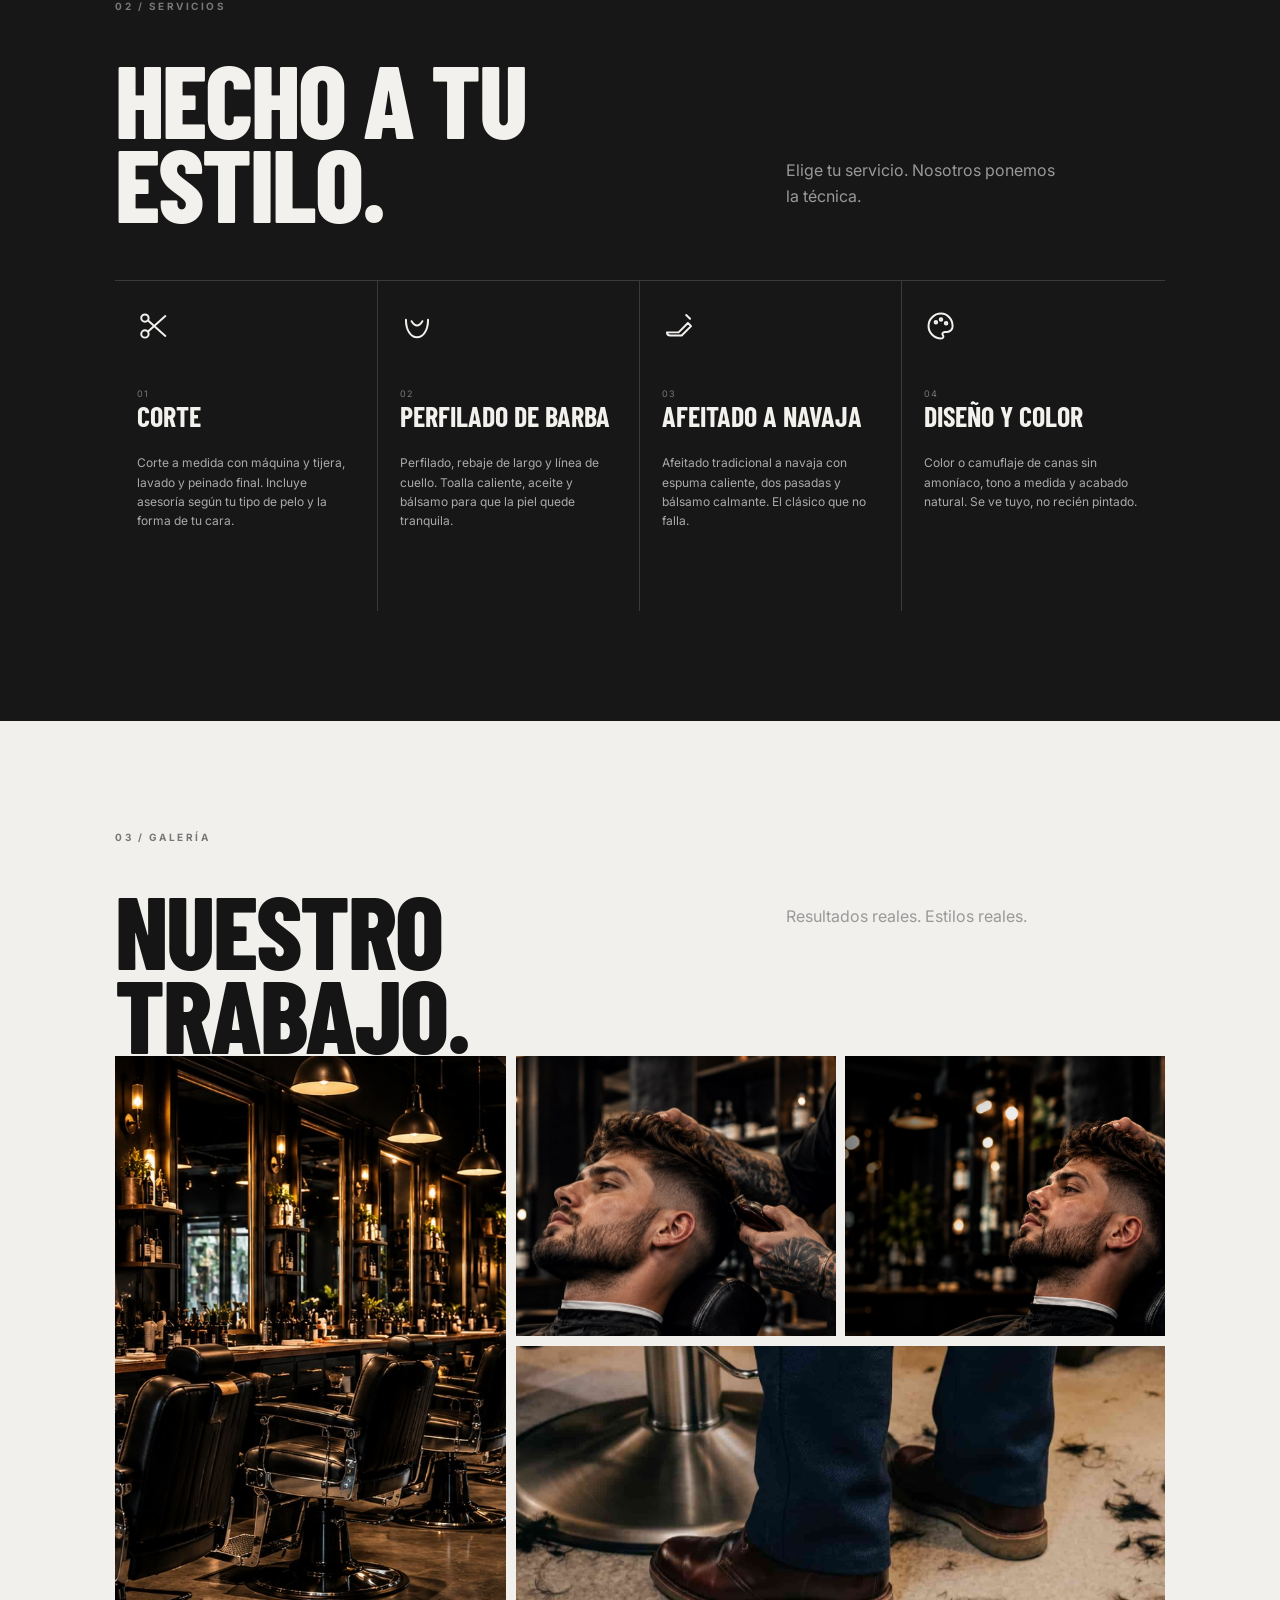
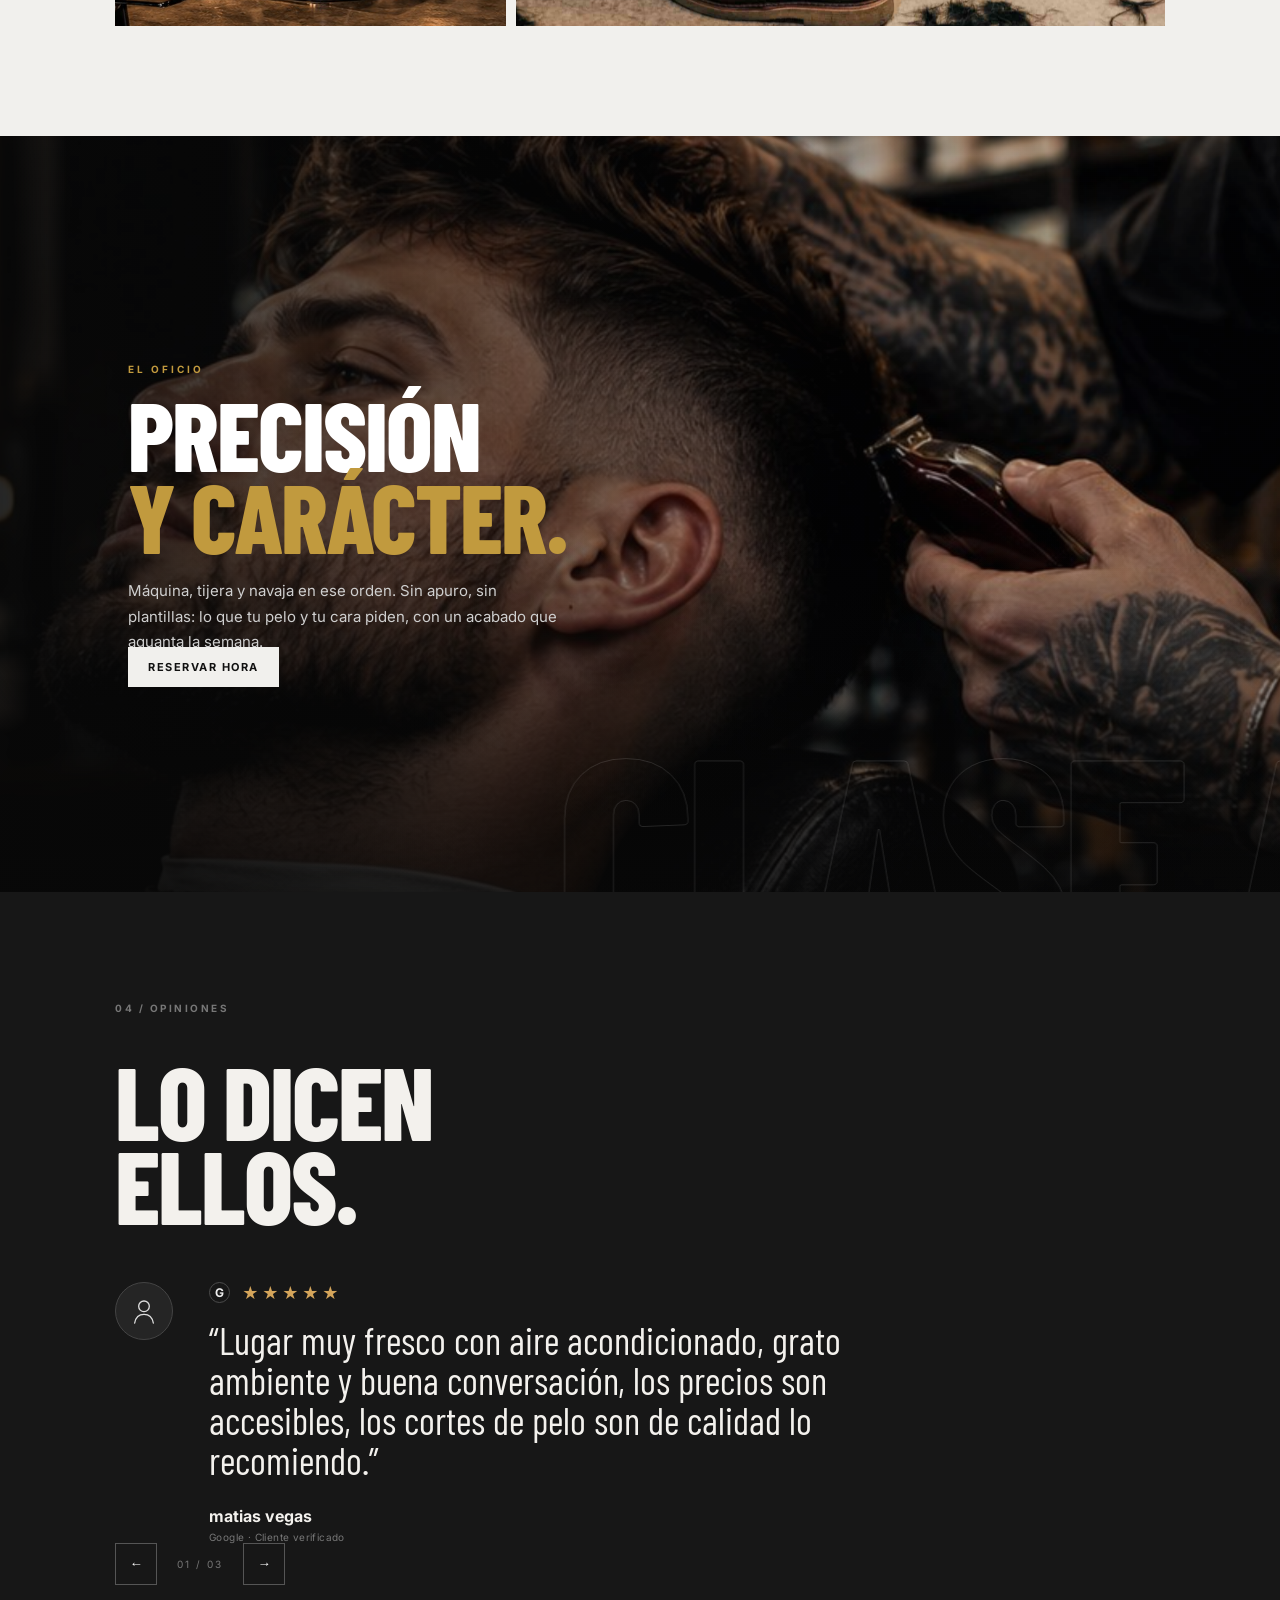
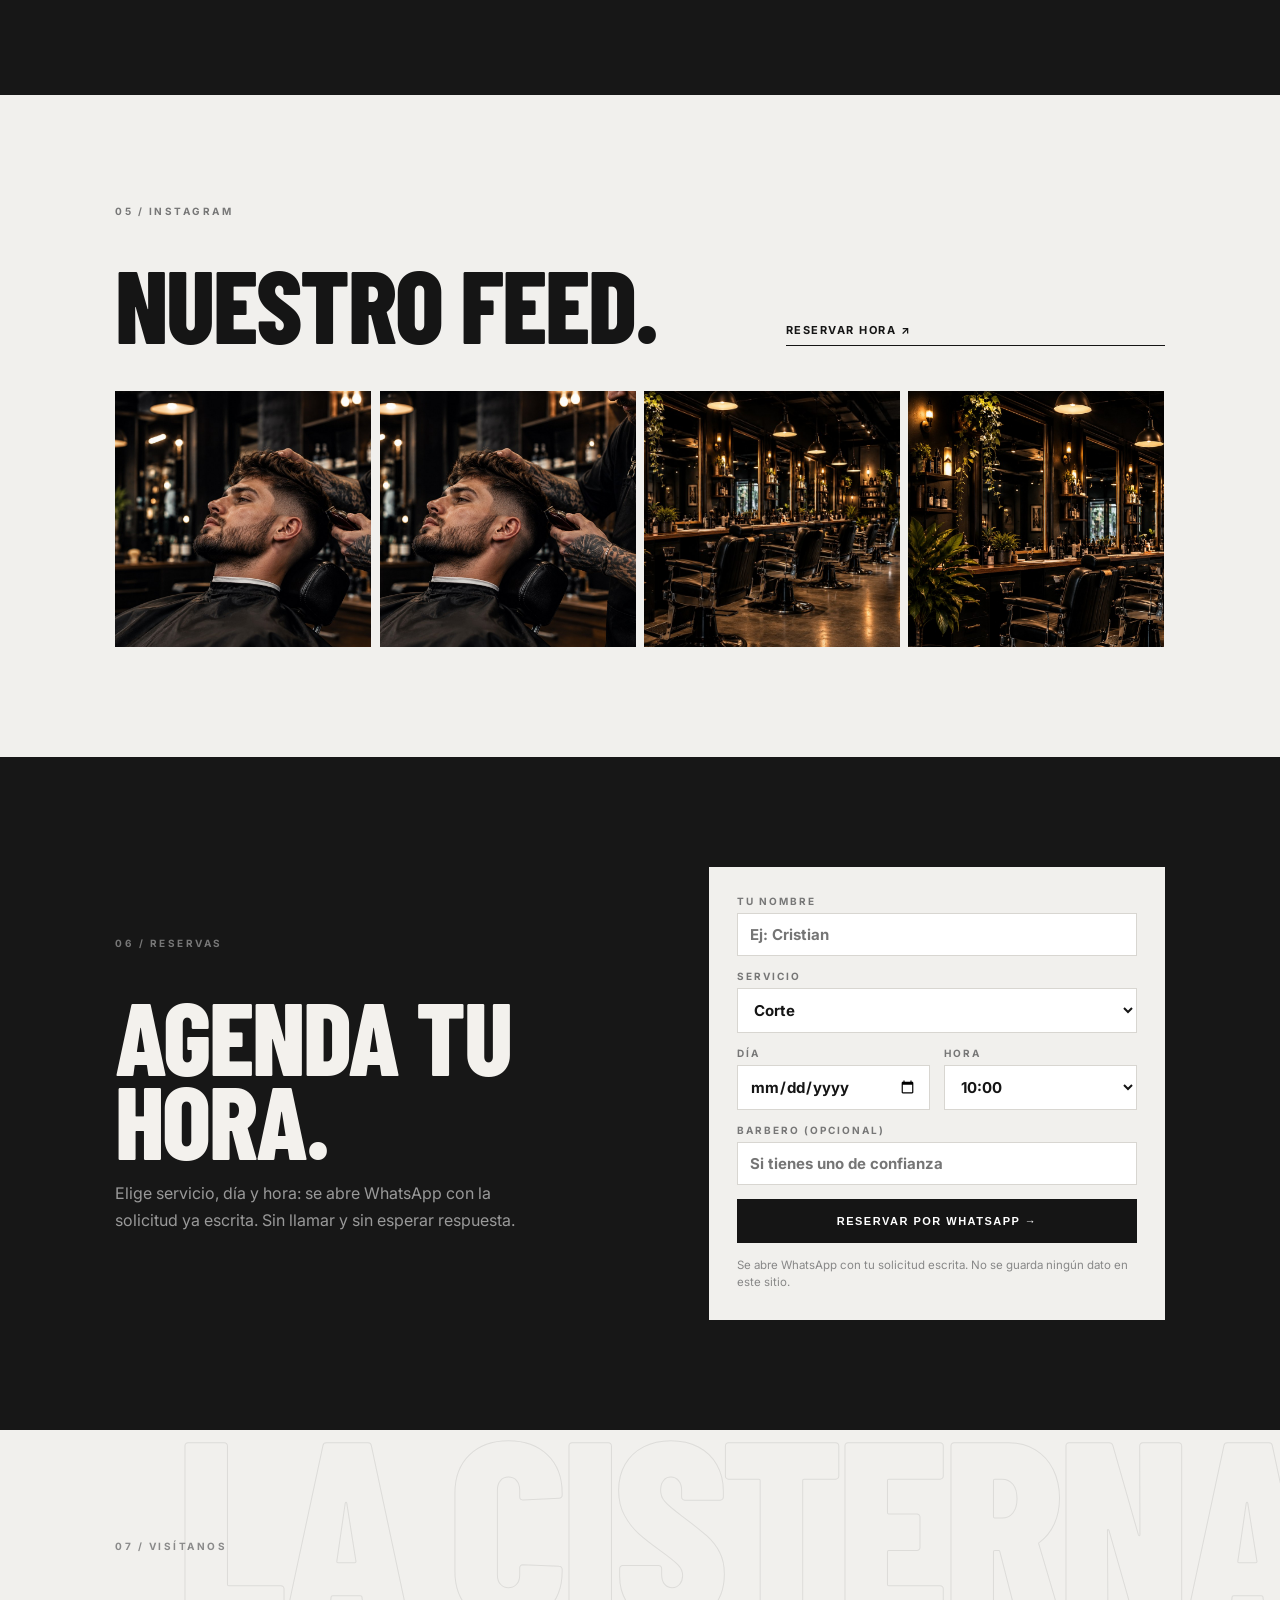
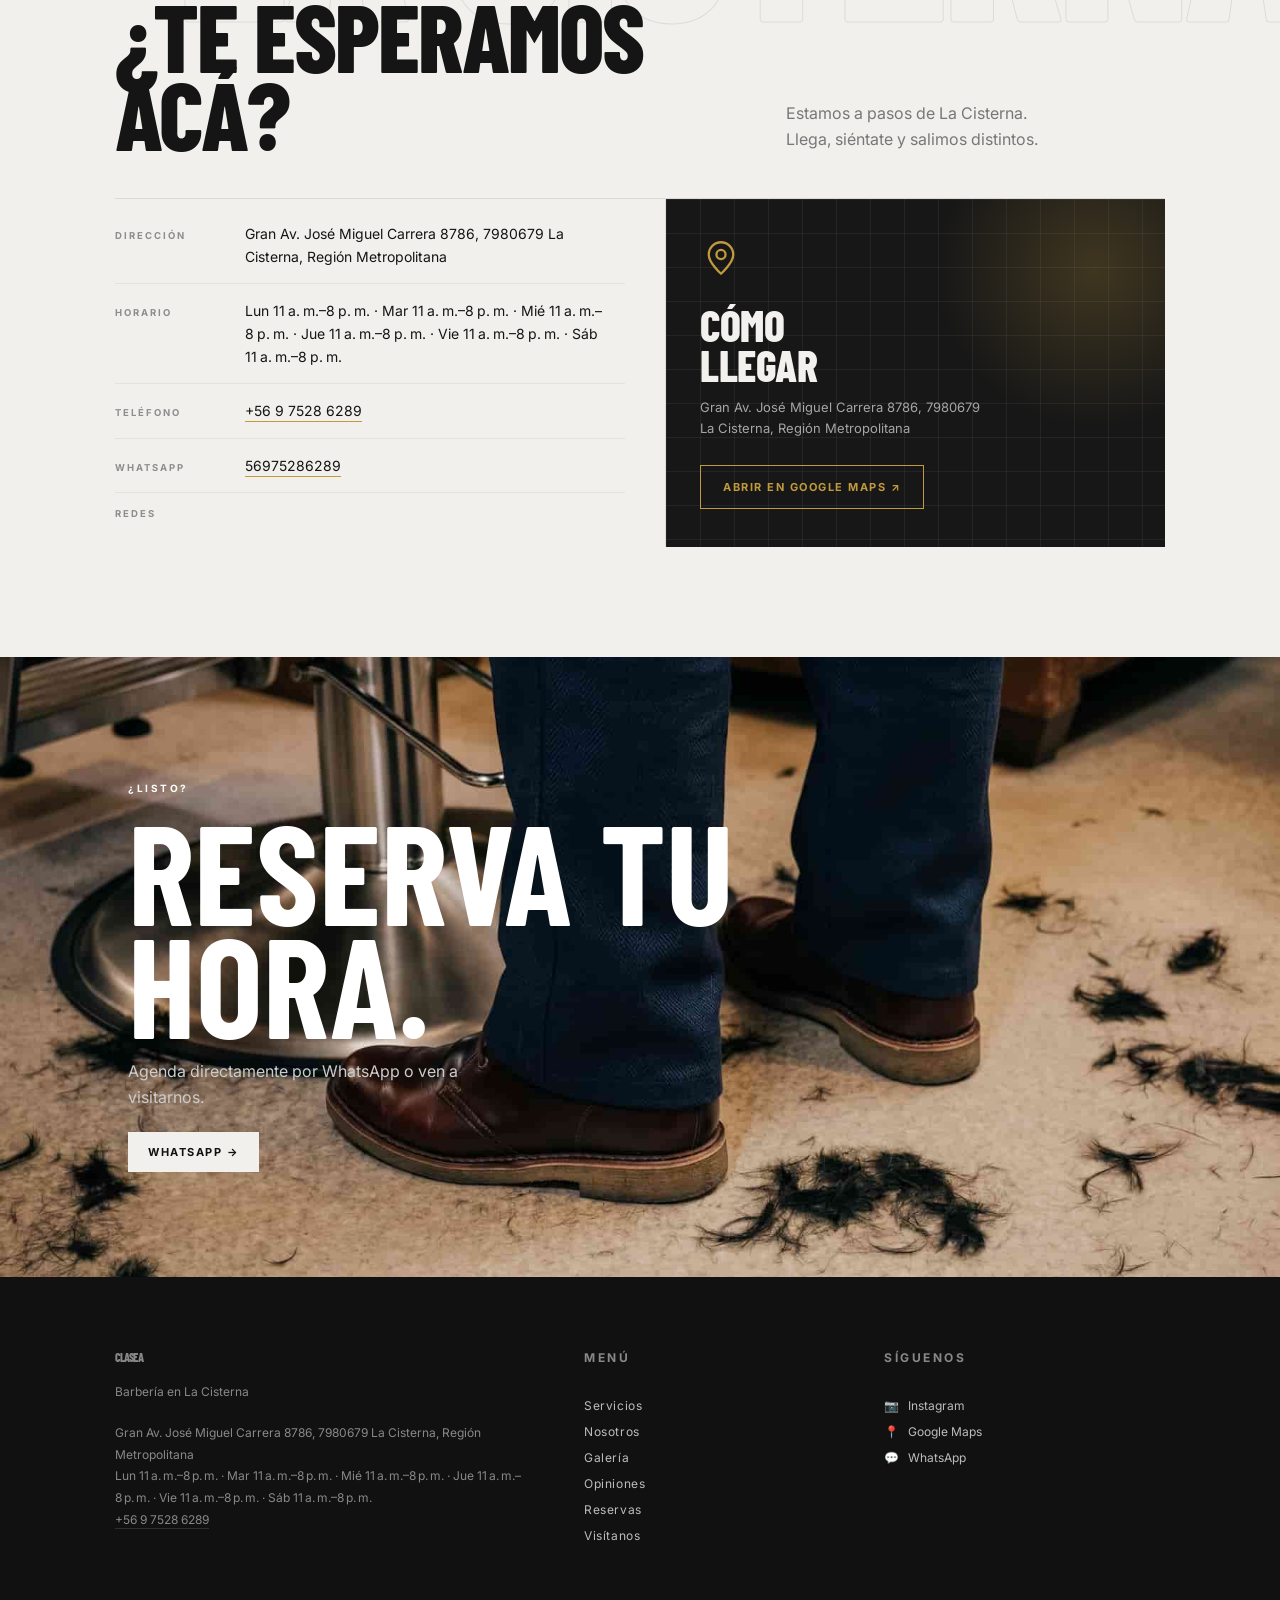
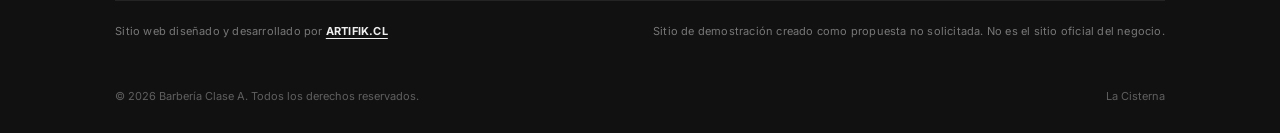
==== commit 98bb0cfa: "parallax v1: banda y galeria con mas recorrido, capa fantasma en Visitanos, galeria sin fotos repeti" ====
--- a/sites/barberia-clase-a/index.html
+++ b/sites/barberia-clase-a/index.html
@@ -5,9 +5,10 @@
   <meta name="viewport" content="width=device-width,initial-scale=1">
   <meta name="description" content="Barbería en La Cisterna">
   <meta name="robots" content="noindex, nofollow, noarchive">
-  <title>Barberia clase A — Barbería en La Cisterna</title>
+  <title>Barbería Clase A — Barbería en La Cisterna</title>
   <link rel="preconnect" href="https://fonts.googleapis.com">
   <link rel="preconnect" href="https://fonts.gstatic.com" crossorigin>
+  <script>document.documentElement.className+=" js";</script>
   <link href="https://fonts.googleapis.com/css2?family=Barlow+Condensed:wght@400;500;600;700;800&family=Inter:wght@400;500;600;700&display=swap" rel="stylesheet">
   <style>
 *{box-sizing:border-box}html{scroll-behavior:smooth}body{margin:0;background:#f1f0ed;color:#151515;font-family:Inter,Arial,sans-serif}a{color:inherit;text-decoration:none}.site-header{height:78px;display:flex;align-items:center;justify-content:space-between;padding:0 5vw;background:#f1f0ed;position:sticky;top:0;z-index:20}.brand{font-family:"Barlow Condensed",sans-serif;font-weight:800;font-size:32px;letter-spacing:-1px}.brand span,.section-head span,.intro h2 span,.gallery-head span,.social-head span{font-style:normal}.nav{display:flex;gap:34px;font-size:12px;font-weight:600;text-transform:uppercase;letter-spacing:1px}.header-cta,.btn{font-size:11px;font-weight:700;letter-spacing:1.5px;padding:13px 20px}.header-cta{border:1px solid #151515}.menu-toggle{display:none;background:none;border:0;font-size:24px;cursor:pointer;line-height:1;padding:10px;color:inherit}.menu-icon{display:block}.hero{min-height:calc(100vh - 78px);position:relative;display:flex;align-items:center;overflow:hidden;background:#252525;color:#fff}.hero-media{position:absolute;inset:0;background:#111;overflow:hidden}.hero-media img{width:100%;height:100%;object-fit:cover;object-position:center;display:block}.hero-media:after{content:"CLASE A";position:absolute;right:5vw;bottom:-7vw;font-family:"Barlow Condensed";font-size:27vw;font-weight:800;color:rgba(255,255,255,.035)}.hero-overlay{position:absolute;inset:0;background:linear-gradient(90deg,rgba(0,0,0,.82),rgba(0,0,0,.2))}.hero-content{position:relative;z-index:1;width:min(760px,90%);margin-left:10vw}.eyebrow,.section-kicker{font-size:10px;letter-spacing:2.5px;font-weight:700}.hero h1{font-family:"Barlow Condensed";font-size:clamp(70px,10vw,145px);line-height:.82;margin:20px 0;font-weight:800;letter-spacing:-3px}.hero h1 em,.contact h2 em{font-style:normal}.hero-copy{max-width:440px;line-height:1.7;color:#d1d1d1}.hero-actions{display:flex;gap:12px;margin-top:30px}.btn-light{background:#f1f0ed;color:#111}.btn-outline{border:1px solid #fff;color:#fff}.hero-scroll{position:absolute;bottom:25px;right:5vw;font-size:9px;letter-spacing:2px}.hero-scroll span{font-size:17px;margin-left:8px}.marquee{width:100%;overflow:hidden;background:#171717;color:#fff;padding:0}.marquee-track{display:flex;width:max-content;animation:marquee 18s linear infinite;will-change:transform}.marquee-group{width:100vw;min-width:100vw;display:flex;align-items:center;justify-content:space-around;gap:24px;padding:14px 28px;font-family:"Barlow Condensed";font-size:24px;letter-spacing:1px;white-space:nowrap}.marquee-group b{font-size:11px;color:#777}@keyframes marquee{to{transform:translateX(-100vw)}}.section{padding:110px 9vw}.section-kicker{margin-bottom:45px;color:#777}.intro-grid,.section-head,.gallery-head,.social-head{display:grid;grid-template-columns:1.2fr .8fr;gap:8vw}.intro h2,.section-head h2,.gallery-head h2,.social-head h2{font-family:"Barlow Condensed";font-size:clamp(55px,8vw,115px);line-height:.82;margin:0;font-weight:800;letter-spacing:-2px}.lead{font-size:24px;line-height:1.4;margin-top:0}.intro p:not(.lead){color:#666;line-height:1.8;max-width:520px}.text-link{display:inline-block;margin-top:28px;font-size:11px;font-weight:700;letter-spacing:1.5px;border-bottom:1px solid;padding-bottom:8px}.text-link span{font-size:18px;margin-left:8px}.dark{background:#171717;color:#f3f1ed}.dark .section-kicker{color:#777}.section-head{align-items:end;margin-bottom:55px}.section-head p,.gallery-head p{max-width:280px;line-height:1.6;color:#999}.service-grid{display:grid;grid-template-columns:repeat(4,1fr);border-top:1px solid #3a3a3a}.service-card{min-height:330px;padding:28px 22px;border-right:1px solid #3a3a3a;display:flex;flex-direction:column;position:relative;overflow:hidden;isolation:isolate;transition:transform .35s cubic-bezier(.2,.7,.2,1),background .35s ease,border-color .35s ease,box-shadow .35s ease}.service-card:last-child{border-right:0}.service-card.featured{background:#262626}.service-card>span{font-size:9px;color:#777;letter-spacing:1px;transition:transform .35s ease,color .35s ease}.service-card::before{content:"";position:absolute;inset:auto -30% -55% -30%;height:150px;background:radial-gradient(circle,rgba(213,165,90,.18),transparent 68%);transform:translateY(55px);opacity:0;transition:transform .45s ease,opacity .45s ease;pointer-events:none;z-index:-1}.service-card::after{content:"";position:absolute;top:0;left:-110%;width:55%;height:100%;background:linear-gradient(105deg,transparent 0 38%,rgba(255,255,255,.09) 48%,transparent 60%);transform:skewX(-18deg);transition:left .65s ease;pointer-events:none}.service-icon{font-size:35px;margin-bottom:45px;transform-origin:center;transition:transform .35s cubic-bezier(.2,.8,.2,1),filter .35s ease}.service-card h3{font-family:"Barlow Condensed";font-size:28px;margin:0 0 10px;transition:letter-spacing .35s ease}.service-card:hover{transform:translateY(-8px) scale(1.015);background:#222;border-color:#5a5a5a;box-shadow:0 20px 45px rgba(0,0,0,.28);z-index:3}.service-card:hover::before{transform:translateY(0);opacity:1}.service-card:hover::after{left:125%}.service-card:hover .service-icon{transform:scale(1.18) rotate(-4deg);filter:drop-shadow(0 0 10px rgba(255,255,255,.18))}.service-card:hover>span{transform:translateX(4px);color:#aaa}.service-card:hover strong{transform:translateX(4px)}.service-card:hover h3{letter-spacing:.4px;animation:serviceGlitch .34s steps(2,end) 1}@keyframes serviceGlitch{0%{transform:none;text-shadow:none}35%{transform:translateX(1px);text-shadow:-1px 0 rgba(213,165,90,.8)}65%{transform:translateX(-1px);text-shadow:1px 0 rgba(255,255,255,.55)}100%{transform:none;text-shadow:none}}.service-card p{font-size:12px;line-height:1.6;color:#aaa;min-height:45px}.service-card strong{margin-top:auto;font-family:"Barlow Condensed";font-size:22px;transition:transform .35s ease;color:#f3f1ed}.gallery-grid{display:grid;grid-template-columns:1.1fr .9fr .9fr;grid-template-rows:280px 280px;gap:10px}.gallery-item{background:#d4d1ca;overflow:hidden;margin:0}.gallery-item img{width:100%;height:100%;display:block;object-fit:cover}.gallery-item img{width:100%;height:100%;object-fit:cover;display:block;transition:transform .5s ease}.gallery-item:hover img{transform:scale(1.04)}.gallery-item.tall{grid-row:span 2}.gallery-item.wide{grid-column:2 / 4}.asset-note{font-size:11px;color:#888}.review-slider{position:relative;max-width:850px;min-height:240px}.review{display:none;grid-template-columns:70px 1fr;column-gap:24px;align-items:start}.review-main{min-width:0}.review-source{display:flex;align-items:center;gap:12px;margin-bottom:18px}.review.active{display:grid}.avatar{width:58px;height:58px;border-radius:50%;background:#252525;border:1px solid #444;display:grid;place-items:center}.avatar svg{width:32px;height:32px;stroke:#ddd;fill:none;stroke-width:2;stroke-linecap:round;stroke-linejoin:round}.avatar-1{box-shadow:inset 0 0 0 2px #303030}.avatar-2{box-shadow:inset 0 0 0 2px #363636}.avatar-3{box-shadow:inset 0 0 0 2px #2c2c2c}.avatar-4{box-shadow:inset 0 0 0 2px #404040}.avatar-5{box-shadow:inset 0 0 0 2px #333}.google-g{display:inline-grid;place-items:center;width:21px;height:21px;border:1px solid #4c4c4c;border-radius:50%;font:700 12px Inter;color:#eee}.stars{color:#d5a55a;letter-spacing:3px;margin:0}.review p{font-family:"Barlow Condensed";font-size:38px;line-height:1.05;max-width:760px;margin:0 0 25px}.review strong,.review small{display:block}.review small{color:#777;margin-top:5px;font-size:10px;letter-spacing:.4px}.slider-controls{display:flex;gap:20px;align-items:center}.slider-controls button{background:none;border:1px solid #555;color:#fff;width:42px;height:42px}.slider-count{font-size:10px;letter-spacing:2px;color:#777}.social-head{align-items:end;margin-bottom:45px}.social-grid{display:grid;grid-template-columns:repeat(4,1fr);gap:8px}.social-tile{aspect-ratio:1;background:#d1cec7;display:grid;place-items:center;color:#888;font-family:"Barlow Condensed";font-size:25px;overflow:hidden}.social-tile img{width:100%;height:100%;object-fit:cover;display:block}.contact{min-height:620px;background-color:#222;background-position:center;background-size:cover;position:relative;color:#fff;display:flex;align-items:center}.contact-overlay{position:absolute;z-index:1;inset:0;background:linear-gradient(90deg,rgba(0,0,0,.72),rgba(0,0,0,.2))}.contact-content{position:relative;z-index:2;margin-left:10vw}.contact h2{font-family:"Barlow Condensed";font-size:clamp(75px,11vw,160px);line-height:.8;margin:20px 0}.contact-content>p:not(.eyebrow){max-width:350px;line-height:1.6;color:#ccc;margin-bottom:30px}.footer{background:#111;color:#eee;padding:70px 9vw;display:grid;grid-template-columns:2fr repeat(3,1fr);gap:40px}.footer strong{font-size:10px;letter-spacing:2px}.footer p{color:#888;font-size:12px;line-height:1.8}.footer .brand{font-size:40px}.footer-credit{grid-column:1 / -1;border-top:1px solid #252525;padding-top:22px;margin-top:10px;color:#777;font-size:11px;letter-spacing:.2px}.footer-credit a{color:#eee;font-weight:700;text-decoration:underline;text-underline-offset:3px}@media(max-width:800px){.marquee-group{font-size:20px;gap:14px;padding:12px 18px}.site-header{height:68px;padding:0 5vw;position:sticky}.nav{display:flex;position:absolute;top:68px;left:0;right:0;flex-direction:column;gap:0;background:#f1f0ed;border-top:1px solid #d8d6d1;box-shadow:0 18px 30px rgba(0,0,0,.12);padding:8px 5vw;opacity:0;visibility:hidden;transform:translateY(-8px);pointer-events:none;transition:opacity .22s ease,transform .22s ease,visibility .22s ease;z-index:30}.nav.open{opacity:1;visibility:visible;transform:translateY(0);pointer-events:auto}.nav a{padding:15px 0;border-bottom:1px solid #ddd9d2;font-size:12px}.nav a:last-child{border-bottom:0}.header-cta{display:none}.menu-toggle{display:block}.hero{min-height:calc(100vh - 68px)}.hero-content{margin-left:7vw;margin-top:38vh}.hero h1{font-size:72px}.hero-actions{gap:16px}.section{padding:75px 7vw}.intro-grid,.section-head,.gallery-head,.social-head{grid-template-columns:1fr;gap:30px}.service-grid{grid-template-columns:1fr 1fr}.service-card{border-bottom:1px solid #3a3a3a}.gallery-grid{grid-template-columns:1fr 1fr;grid-template-rows:220px 220px}.gallery-item.tall{grid-row:span 1}.gallery-item.wide{grid-column:1 / 3}.review{grid-template-columns:52px 1fr;column-gap:16px}.avatar{width:48px;height:48px}.avatar svg{width:26px;height:26px}.review p{font-size:30px}.social-grid{grid-template-columns:1fr 1fr}.footer{grid-template-columns:1fr 1fr}}@media(max-width:480px){.footer-credit{grid-column:1}.service-grid{grid-template-columns:1fr}.gallery-grid{grid-template-columns:1fr;grid-template-rows:220px}.gallery-item.wide{grid-column:auto}.social-grid{grid-template-columns:1fr 1fr}.footer{grid-template-columns:1fr}.hero h1{font-size:62px}}
@@ -30,20 +31,90 @@
 @media(max-width:800px){.reserva{padding:70px 6vw}.reserva-grid{grid-template-columns:1fr;gap:34px}.reserva-row{grid-template-columns:1fr}}
 .demo-badge{position:fixed;bottom:14px;left:14px;z-index:99;background:#111;color:#bbb;font:600 10px Inter,Arial;padding:7px 13px;border-radius:999px;letter-spacing:.3px;opacity:.92;box-shadow:0 4px 14px rgba(0,0,0,.35)}
 .demo-wm{position:fixed;inset:0;z-index:34;pointer-events:none;background-repeat:repeat;background-image:url("data:image/svg+xml,%3Csvg xmlns='http://www.w3.org/2000/svg' width='360' height='200'%3E%3Ctext x='0' y='120' transform='rotate(-22 0 120)' font-family='Helvetica,Arial,sans-serif' font-size='26' letter-spacing='3' fill='%23151515' fill-opacity='0.06'%3EDEMO %C2%B7 ARTIFIK%3C/text%3E%3C/svg%3E")}
+/* ===================== v3 · Yelcafé learnings ===================== */
+/* Iconos de servicio (SVG por servicio, no emoji repetido) */
+.service-icon{font-size:0;line-height:0}
+.service-icon svg{width:34px;height:34px;display:block;stroke:currentColor;fill:none;stroke-width:1.4;stroke-linecap:round;stroke-linejoin:round}
+.service-card p{min-height:0;margin:10px 0 20px}
+.service-card strong{margin-top:auto}
+/* Banda parallax */
+.px{position:relative;height:84vh;min-height:560px;display:flex;align-items:center;overflow:hidden;background:#0e0e0e;color:#fff}
+.px-media{position:absolute;inset:-26% 0;background-size:cover;background-position:center 40%;background-color:#1a1a1a;transform:translate3d(0,var(--py,0px),0) scale(var(--ps,1.34));will-change:transform}
+.px-veil{position:absolute;inset:0;background:linear-gradient(90deg,rgba(8,8,8,.88),rgba(8,8,8,.22) 72%),linear-gradient(0deg,rgba(8,8,8,.78),transparent 48%)}
+.px-ghost{position:absolute;right:-3vw;bottom:-5vw;z-index:1;font-family:"Barlow Condensed";font-weight:800;font-size:23vw;line-height:.72;letter-spacing:-.8vw;white-space:nowrap;color:transparent;-webkit-text-stroke:1px rgba(255,255,255,.13);pointer-events:none;transform:translate3d(var(--gx,0px),0,0);will-change:transform}
+.px-copy{position:relative;z-index:2;margin-left:10vw;width:min(600px,84%);transform:translate3d(0,var(--cy,0px),0);opacity:var(--co,1);will-change:transform,opacity}
+.px-copy .eyebrow{color:#c19a3e;letter-spacing:3px}
+.px-copy h2{font-family:"Barlow Condensed";font-size:clamp(52px,7.6vw,112px);line-height:.84;margin:18px 0 0;font-weight:800;letter-spacing:-2px}
+.px-copy h2 em{font-style:normal;color:#c19a3e}
+.px-text{margin:22px 0 0;max-width:430px;line-height:1.7;color:#cfcfcf;font-size:15px}
+.px-copy .btn{margin-top:30px}
+@media(max-width:800px){.px{height:auto;min-height:0;padding:92px 0}.px-media{inset:-24% 0;transform:translate3d(0,var(--py,0px),0) scale(1.2)}.px-ghost{font-size:42vw;bottom:-2vw}.px-copy{margin-left:6vw;width:88%;transform:none;opacity:1}}
+/* Visítanos */
+.visit-ghost{position:absolute;right:-2vw;top:6vh;z-index:0;font-family:"Barlow Condensed";font-weight:800;font-size:20vw;line-height:.8;letter-spacing:-.6vw;white-space:nowrap;text-transform:uppercase;color:transparent;-webkit-text-stroke:1px rgba(21,21,21,.09);pointer-events:none;transform:translate3d(0,var(--vg,0px),0);will-change:transform}
+.visit{position:relative;overflow:hidden;background:#f1f0ed;padding:110px 9vw}
+.visit .section-kicker{color:#8a8a8a}
+.visit-head{display:grid;grid-template-columns:1.2fr .8fr;gap:8vw;align-items:end;margin:18px 0 46px}
+.visit-head h2{font-family:"Barlow Condensed";font-size:clamp(52px,7.4vw,104px);line-height:.82;margin:0;font-weight:800;letter-spacing:-2px}
+.visit-head h2 span{font-style:normal}
+.visit-head p{max-width:280px;line-height:1.6;color:#777;margin:0}
+.visit-grid{display:grid;grid-template-columns:1.05fr .95fr;border-top:1px solid #dcd9d3}
+.visit-card{padding:8px 40px 8px 0;border-right:1px solid #dcd9d3}
+.visit-row{display:grid;grid-template-columns:112px 1fr;gap:18px;padding:15px 0;border-bottom:1px solid #e5e2dc;align-items:baseline}
+.visit-row:last-child{border-bottom:0}
+.visit-row .k{font-size:9.5px;letter-spacing:2px;font-weight:700;color:#8d8d8d;text-transform:uppercase}
+.visit-row .v{font-size:14px;line-height:1.65}
+.visit-row .v a{border-bottom:1px solid #c19a3e;padding-bottom:2px}
+.visit-map{position:relative;display:flex;flex-direction:column;justify-content:space-between;gap:26px;padding:38px 34px;background:#171717;color:#f3f1ed;overflow:hidden;transition:background .4s ease}
+.visit-map:before{content:"";position:absolute;inset:0;background-image:linear-gradient(rgba(255,255,255,.055) 1px,transparent 1px),linear-gradient(90deg,rgba(255,255,255,.055) 1px,transparent 1px);background-size:34px 34px}
+.visit-map:after{content:"";position:absolute;width:360px;height:360px;right:-110px;top:-110px;background:radial-gradient(circle,rgba(193,154,62,.24),transparent 62%)}
+.visit-map>*{position:relative;z-index:1}
+.visit-pin{width:42px;height:42px;color:#c19a3e}
+.visit-map h3{font-family:"Barlow Condensed";font-size:clamp(32px,3.4vw,46px);line-height:.92;margin:0 0 12px;font-weight:800;letter-spacing:-.5px}
+.visit-map p{margin:0;color:#a6a6a6;line-height:1.6;font-size:13px;max-width:290px}
+.visit-map .btn{align-self:flex-start;border:1px solid #c19a3e;color:#c19a3e;padding:14px 22px}
+.visit-map:hover{background:#1e1e1e}
+.visit-map:hover .btn{background:#c19a3e;color:#151515}
+@media(max-width:800px){.visit{padding:70px 6vw}.visit-head{grid-template-columns:1fr;gap:22px;margin-bottom:32px}.visit-grid{grid-template-columns:1fr}.visit-card{border-right:0;border-bottom:1px solid #dcd9d3;padding:6px 0 12px}.visit-row{grid-template-columns:92px 1fr;gap:14px}.visit-map{padding:30px 24px;min-height:330px;margin-top:18px}}
+/* Footer rico */
+.footer{background:#111;color:#eee;padding:70px 9vw 30px;display:grid;grid-template-columns:1.5fr .9fr 1fr;gap:48px}
+.footer-logo{font-family:"Barlow Condensed";font-size:40px;font-weight:800;letter-spacing:-1px;margin:0 0 12px;line-height:1}
+.footer-tag{color:#999;font-size:13px;line-height:1.7;max-width:300px;margin:0 0 20px}
+.footer-line{color:#8a8a8a;font-size:12px;line-height:1.9;margin:0}
+.footer-line a{border-bottom:1px solid #2e2e2e;padding-bottom:1px}
+.footer-title{font-size:9.5px;letter-spacing:2.5px;font-weight:700;color:#c19a3e;margin:0 0 18px;text-transform:uppercase}
+.footer-nav{display:flex;flex-direction:column;gap:11px;font-size:12px;letter-spacing:.6px}
+.footer-nav a{color:#bcbcbc;transition:color .2s ease}
+.footer-nav a:hover{color:#fff}
+.footer-social{display:flex;flex-direction:column;gap:11px;font-size:12px}
+.footer-social a{color:#bcbcbc;display:flex;gap:9px;align-items:center;transition:color .2s ease}
+.footer-social a:hover{color:#fff}
+.footer-credit{grid-column:1/-1;display:flex;flex-wrap:wrap;gap:8px 26px;justify-content:space-between;border-top:1px solid #242424;margin-top:10px;padding-top:22px;color:#777;font-size:11px;line-height:1.6}
+.footer-credit a,.footer-bottom a{color:#eee;font-weight:700;text-decoration:underline;text-underline-offset:3px}
+.footer-bottom{grid-column:1/-1;display:flex;flex-wrap:wrap;gap:8px 20px;justify-content:space-between;color:#5f5f5f;font-size:11px}
+@media(max-width:900px){.footer{grid-template-columns:1fr 1fr;gap:36px 30px}.footer-credit,.footer-bottom{grid-column:1/-1}}
+@media(max-width:560px){.footer{grid-template-columns:1fr;padding:56px 6vw 26px}}
+/* Reveals al hacer scroll */
+html.js [data-rv]{opacity:0;transform:translate3d(0,26px,0);transition:opacity .85s cubic-bezier(.16,.7,.2,1),transform .85s cubic-bezier(.16,.7,.2,1);transition-delay:var(--rv-d,0ms);will-change:transform,opacity}
+html.js [data-rv].rv-in{opacity:1;transform:translate3d(0,0,0)}
+/* Parallax del hero y de la galería */
+.hero-media{transform:translate3d(0,var(--hy,0px),0) scale(var(--hs,1.02));will-change:transform}
+.gallery-grid>figure,.gallery-grid>div{overflow:hidden}
+.gallery-grid img{will-change:transform}
+@media(prefers-reduced-motion:reduce){html.js [data-rv]{opacity:1;transform:none;transition:none}.px-media,.px-copy,.px-ghost,.hero-media,.gallery-grid img{transform:none!important;opacity:1!important}}
   </style>
 </head>
 <body>
   <div class="demo-wm" aria-hidden="true"></div>
   <div class="demo-badge">Sitio de demostración · no es el sitio oficial</div>
   <header class="site-header">
-    <a class="brand" href="#inicio">CLASE A<span>.</span></a>
+    <a class="brand" href="#inicio">CLASE A</a>
     <nav class="nav" id="primary-nav" aria-label="Principal">
       <a href="#servicios">Servicios</a>
       <a href="#nosotros">Nosotros</a>
       <a href="#galeria">Galería</a>
       <a href="#opiniones">Opiniones</a>
       <a href="#reserva">Reservas</a>
-      <a href="#contacto">Contacto</a>
+      <a href="#visitanos">Visítanos</a>
     </nav>
     <a class="header-cta" href="#reserva">RESERVAR</a>
     <button class="menu-toggle" type="button" aria-label="Abrir menú" aria-expanded="false" aria-controls="primary-nav"><span class="menu-icon" aria-hidden="true">☰</span></button>
@@ -51,7 +122,7 @@
 
   <main id="inicio">
     <section class="hero">
-      <picture class="hero-media"><source media="(max-width: 800px)" srcset="/sites/barberia-clase-a/assets/hero-mobile.jpg"><img src="/sites/barberia-clase-a/assets/hero.jpg" alt="Barberia clase A"></picture>
+      <picture class="hero-media"><source media="(max-width: 800px)" srcset="/sites/barberia-clase-a/assets/hero-mobile.jpg"><img src="/sites/barberia-clase-a/assets/hero.jpg" alt="Barbería Clase A"></picture>
       <div class="hero-overlay"></div>
       <div class="hero-content">
         <p class="eyebrow">BARBERÍA · LA CISTERNA</p>
@@ -93,10 +164,10 @@
         <p>Elige tu servicio. Nosotros ponemos la técnica.</p>
       </div>
       <div class="service-grid">
-        <article class="service-card"><div class="service-icon">✂</div><span>01</span><h3>CORTE CLÁSICO</h3></article>
-        <article class="service-card"><div class="service-icon">✂</div><span>02</span><h3>PERFILADO DE BARBA</h3></article>
-        <article class="service-card"><div class="service-icon">✂</div><span>03</span><h3>AFEITADO A NAVAJA</h3></article>
-        <article class="service-card"><div class="service-icon">✂</div><span>04</span><h3>DISEÑO Y COLOR</h3></article>
+        <article class="service-card"><div class="service-icon"><svg viewBox="0 0 24 24" width="34" height="34" fill="none" stroke="currentColor" stroke-width="1.4" stroke-linecap="round" stroke-linejoin="round" aria-hidden="true"><circle cx="5.6" cy="6.4" r="2.6"/><circle cx="5.6" cy="17.6" r="2.6"/><path d="M7.8 8.2 20 19M7.8 15.8 20 5"/></svg></div><span>01</span><h3>CORTE</h3><p>Corte a medida con máquina y tijera, lavado y peinado final. Incluye asesoría según tu tipo de pelo y la forma de tu cara.</p></article>
+        <article class="service-card"><div class="service-icon"><svg viewBox="0 0 24 24" width="34" height="34" fill="none" stroke="currentColor" stroke-width="1.4" stroke-linecap="round" stroke-linejoin="round" aria-hidden="true"><path d="M4.2 7.5c0 7.6 3.5 12.5 7.8 12.5s7.8-4.9 7.8-12.5"/><path d="M8.2 8.6c1.2 2 2.3 3 3.8 3s2.6-1 3.8-3"/></svg></div><span>02</span><h3>PERFILADO DE BARBA</h3><p>Perfilado, rebaje de largo y línea de cuello. Toalla caliente, aceite y bálsamo para que la piel quede tranquila.</p></article>
+        <article class="service-card"><div class="service-icon"><svg viewBox="0 0 24 24" width="34" height="34" fill="none" stroke="currentColor" stroke-width="1.4" stroke-linecap="round" stroke-linejoin="round" aria-hidden="true"><path d="M3.5 16.5h8.2l6.6-6.6 2.2 2.2-6.6 6.6H5.8a2.3 2.3 0 0 1-2.3-2.2z"/><path d="M17.1 4.2l2.7 2.7"/></svg></div><span>03</span><h3>AFEITADO A NAVAJA</h3><p>Afeitado tradicional a navaja con espuma caliente, dos pasadas y bálsamo calmante. El clásico que no falla.</p></article>
+        <article class="service-card"><div class="service-icon"><svg viewBox="0 0 24 24" width="34" height="34" fill="none" stroke="currentColor" stroke-width="1.4" stroke-linecap="round" stroke-linejoin="round" aria-hidden="true"><path d="M12 3.2a8.8 8.8 0 1 0 0 17.6c1.7 0 2.1-1.3 1.3-2.3-.8-1 0-2.3 1.4-2.3h1.5a4 4 0 0 0 4-4c0-5-3.7-9-8.2-9z"/><circle cx="8.4" cy="9.4" r=".9"/><circle cx="12" cy="7.4" r=".9"/><circle cx="15.6" cy="10" r=".9"/></svg></div><span>04</span><h3>DISEÑO Y COLOR</h3><p>Color o camuflaje de canas sin amoníaco, tono a medida y acabado natural. Se ve tuyo, no recién pintado.</p></article>
       </div>
     </section>
 
@@ -104,10 +175,23 @@
       <div class="section-kicker">03 / GALERÍA</div>
       <div class="gallery-head"><h2>NUESTRO <span>TRABAJO.</span></h2><p>Resultados reales. Estilos reales.</p></div>
       <div class="gallery-grid">
-        <div class="gallery-item class="tall""><img src="/sites/barberia-clase-a/assets/interior-wide.jpg" alt="" loading="lazy" onerror="this.remove()"></div>
-        <div class="gallery-item"><img src="/sites/barberia-clase-a/assets/grooming-close.jpg" alt="" loading="lazy" onerror="this.remove()"></div>
-        <div class="gallery-item"><img src="/sites/barberia-clase-a/assets/grooming-profile.jpg" alt="" loading="lazy" onerror="this.remove()"></div>
-        <div class="gallery-item class="wide""><img src="/sites/barberia-clase-a/assets/interior-right.jpg" alt="" loading="lazy" onerror="this.remove()"></div>
+        <div class="gallery-item tall"><img src="/sites/barberia-clase-a/assets/interior-wide.jpg" alt="" loading="lazy" onerror="this.closest('.gallery-item')?.remove()"></div>
+        <div class="gallery-item"><img src="/sites/barberia-clase-a/assets/grooming-close.jpg" alt="" loading="lazy" onerror="this.closest('.gallery-item')?.remove()"></div>
+        <div class="gallery-item"><img src="/sites/barberia-clase-a/assets/hero.jpg" alt="" loading="lazy" onerror="this.closest('.gallery-item')?.remove()"></div>
+        <div class="gallery-item wide"><img src="/sites/barberia-clase-a/assets/cta-interior.jpg" alt="" loading="lazy" onerror="this.closest('.gallery-item')?.remove()"></div>
+      </div>
+    </section>
+
+
+    <section class="px" aria-label="Nuestro oficio">
+      <div class="px-media" aria-hidden="true" style="background-image:url('/sites/barberia-clase-a/assets/grooming-close.jpg')"></div>
+      <div class="px-veil"></div>
+      <div class="px-ghost" aria-hidden="true">CLASE A</div>
+      <div class="px-copy">
+        <p class="eyebrow">EL OFICIO</p>
+        <h2>PRECISIÓN<br><em>Y CARÁCTER.</em></h2>
+        <p class="px-text">Máquina, tijera y navaja en ese orden. Sin apuro, sin plantillas: lo que tu pelo y tu cara piden, con un acabado que aguanta la semana.</p>
+        <a class="btn btn-light" href="#reserva">RESERVAR HORA</a>
       </div>
     </section>
 
@@ -128,7 +212,7 @@
 
     <section class="social section">
       <div class="section-kicker">05 / INSTAGRAM</div>
-      <div class="social-head"><h2>SÍGUENOS <span>@.</span></h2><a class="text-link" href="#" target="_blank" rel="noopener">VER INSTAGRAM ↗</a></div>
+      <div class="social-head"><h2>NUESTRO <span>FEED.</span></h2><a class="text-link" href="#reserva"  rel="noopener">RESERVAR HORA ↗</a></div>
       <div class="social-grid">
         <div class="social-tile"><img src="/sites/barberia-clase-a/assets/grooming-profile.jpg" alt="" loading="lazy" onerror="this.remove()"></div>
         <div class="social-tile"><img src="/sites/barberia-clase-a/assets/grooming-close.jpg" alt="" loading="lazy" onerror="this.remove()"></div>
@@ -150,7 +234,7 @@
             <input type="text" id="rv-nombre" placeholder="Ej: Cristian" autocomplete="name">
           </label>
           <label>Servicio
-            <select id="rv-servicio"><option>Corte clásico</option><option>Perfilado de barba</option><option>Afeitado a navaja</option><option>Diseño y color</option></select>
+            <select id="rv-servicio"><option>Corte</option><option>Perfilado de barba</option><option>Afeitado a navaja</option><option>Diseño y color</option></select>
           </label>
           <div class="reserva-row">
             <label>Día
@@ -176,6 +260,30 @@
     </section>
     
 
+    <section class="visit" id="visitanos">
+      <div class="visit-ghost" aria-hidden="true">La Cisterna</div>
+      <div class="section-kicker">07 / VISÍTANOS</div>
+      <div class="visit-head"><h2>¿TE ESPERAMOS<br><span>ACÁ?</span></h2><p>Estamos a pasos de La Cisterna. Llega, siéntate y salimos distintos.</p></div>
+      <div class="visit-grid">
+        <div class="visit-card">
+          <div class="visit-row"><span class="k">Dirección</span><span class="v">Gran Av. José Miguel Carrera 8786, 7980679 La Cisterna, Región Metropolitana</span></div>
+          <div class="visit-row"><span class="k">Horario</span><span class="v">Lun 11 a. m.–8 p. m. · Mar 11 a. m.–8 p. m. · Mié 11 a. m.–8 p. m. · Jue 11 a. m.–8 p. m. · Vie 11 a. m.–8 p. m. · Sáb 11 a. m.–8 p. m.</span></div>
+          <div class="visit-row"><span class="k">Teléfono</span><span class="v"><a href="tel:+56975286289">+56 9 7528 6289</a></span></div>
+          <div class="visit-row"><span class="k">WhatsApp</span><span class="v"><a href="https://wa.me/56975286289" target="_blank" rel="noopener">56975286289</a></span></div>
+          
+          <div class="visit-row"><span class="k">Redes</span><span class="v"></span></div>
+        </div>
+        <a class="visit-map" href="https://www.google.com/maps/place/Barberia+clase+A/data=!4m7!3m6!1s0x9662db9c982a6f2f:0x1cf4ca5bd462d386!8m2!3d-33.5367251!4d-70.6639691!16s%2Fg%2F11g_vcmc6g!19sChIJL28qmJzbYpYRhtNi1FvK9Bw?authuser=0&amp;hl=es&amp;g_ep=EgoyMDI2MDkwOS4wIJJjKgBIAVAD&amp;rclk=1" target="_blank" rel="noopener" aria-label="Ver ubicación en Google Maps">
+          <svg class="visit-pin" viewBox="0 0 24 24" aria-hidden="true" fill="none" stroke="currentColor" stroke-width="1.3" stroke-linecap="round" stroke-linejoin="round"><path d="M12 21s7-6.1 7-11a7 7 0 1 0-14 0c0 4.9 7 11 7 11z"/><circle cx="12" cy="10" r="2.6"/></svg>
+          <div>
+            <h3>CÓMO<br>LLEGAR</h3>
+            <p>Gran Av. José Miguel Carrera 8786, 7980679 La Cisterna, Región Metropolitana</p>
+          </div>
+          <span class="btn">ABRIR EN GOOGLE MAPS ↗</span>
+        </a>
+      </div>
+    </section>
+
     <section class="contact" id="contacto">
       <div class="contact-bg"><img src="/sites/barberia-clase-a/assets/cta-interior.jpg" alt=""></div><!-- <div class="contact-overlay"></div> -->
       <div class="contact-content">
@@ -188,11 +296,36 @@
   </main>
 
   <footer class="footer">
-    <div><a class="brand" href="#inicio">CLASE A<span>.</span></a><p>Barbería en La Cisterna</p></div>
-    <div><strong>HORARIOS</strong><p>Lun 11 a. m.–8 p. m. · Mar 11 a. m.–8 p. m. · Mié 11 a. m.–8 p. m. · Jue 11 a. m.–8 p. m. · Vie 11 a. m.–8 p. m. · Sáb 11 a. m.–8 p. m.</p></div>
-    <div><strong>CONTACTO</strong><p><a href="tel:+56975286289">+56 9 7528 6289</a></p></div>
-    <div><strong>UBICACIÓN</strong><p><a href="https://www.google.com/maps/place/Barberia+clase+A/data=!4m7!3m6!1s0x9662db9c982a6f2f:0x1cf4ca5bd462d386!8m2!3d-33.5367251!4d-70.6639691!16s%2Fg%2F11g_vcmc6g!19sChIJL28qmJzbYpYRhtNi1FvK9Bw?authuser=0&amp;hl=es&amp;g_ep=EgoyMDI2MDkwOS4wIJJjKgBIAVAD&amp;rclk=1" target="_blank" rel="noopener">Gran Av. José Miguel Carrera 8786, 7980679 La Cisterna, Región Metropolitana</a></p></div>
-    <div class="footer-credit">Sitio web diseñado y desarrollado por <a href="https://www.artifik.cl/" target="_blank" rel="noopener">ARTIFIK.CL</a> · Sitio de demostración creado como propuesta no solicitada. No es el sitio oficial del negocio.</div>
+    <div class="footer-brand">
+      <p class="footer-logo">CLASE A</p>
+      <p class="footer-tag">Barbería en La Cisterna</p>
+      <p class="footer-line">Gran Av. José Miguel Carrera 8786, 7980679 La Cisterna, Región Metropolitana</p>
+      <p class="footer-line">Lun 11 a. m.–8 p. m. · Mar 11 a. m.–8 p. m. · Mié 11 a. m.–8 p. m. · Jue 11 a. m.–8 p. m. · Vie 11 a. m.–8 p. m. · Sáb 11 a. m.–8 p. m.</p>
+      <p class="footer-line"><a href="tel:+56975286289">+56 9 7528 6289</a></p>
+    </div>
+    <nav class="footer-nav" aria-label="Menú del sitio">
+      <p class="footer-title">Menú</p>
+      <a href="#servicios">Servicios</a>
+      <a href="#nosotros">Nosotros</a>
+      <a href="#galeria">Galería</a>
+      <a href="#opiniones">Opiniones</a>
+      <a href="#reserva">Reservas</a>
+      <a href="#visitanos">Visítanos</a>
+    </nav>
+    <div class="footer-social">
+      <p class="footer-title">Síguenos</p>
+      <a href="#reserva" target="_blank" rel="noopener"><span aria-hidden="true">📷</span> Instagram</a>
+        <a href="https://www.google.com/maps/place/Barberia+clase+A/data=!4m7!3m6!1s0x9662db9c982a6f2f:0x1cf4ca5bd462d386!8m2!3d-33.5367251!4d-70.6639691!16s%2Fg%2F11g_vcmc6g!19sChIJL28qmJzbYpYRhtNi1FvK9Bw?authuser=0&amp;hl=es&amp;g_ep=EgoyMDI2MDkwOS4wIJJjKgBIAVAD&amp;rclk=1" target="_blank" rel="noopener"><span aria-hidden="true">📍</span> Google Maps</a>
+        <a href="https://wa.me/56975286289" target="_blank" rel="noopener"><span aria-hidden="true">💬</span> WhatsApp</a>
+    </div>
+    <div class="footer-credit">
+      <span>Sitio web diseñado y desarrollado por <a href="https://www.artifik.cl/" target="_blank" rel="noopener">ARTIFIK.CL</a></span>
+      <span>Sitio de demostración creado como propuesta no solicitada. No es el sitio oficial del negocio.</span>
+    </div>
+    <div class="footer-bottom">
+      <span>© 2026 Barbería Clase A. Todos los derechos reservados.</span>
+      <span>La Cisterna</span>
+    </div>
   </footer>
 
   <script>
@@ -253,7 +386,7 @@
     var v=function(id){var el=document.getElementById(id);return el?el.value.trim():"";};
     var nombre=v("rv-nombre")||"Hola";
     var partes=[
-      nombre+", quiero agendar una hora en Barberia clase A:",
+      nombre+", quiero agendar una hora en Barbería Clase A:",
       "- Servicio: "+v("rv-servicio"),
       "- Día: "+(v("rv-dia")||"(por confirmar)"),
       "- Hora: "+v("rv-hora")
@@ -263,6 +396,108 @@
   });
 })();
 
+// ===================== v3 · dinamismo al scroll =====================
+(function(){
+  var reduce = window.matchMedia("(prefers-reduced-motion: reduce)").matches;
+  var vh = window.innerHeight;
+
+  /* --- reveals escalonados --- */
+  var targets = document.querySelectorAll(
+    ".section-kicker,.section-head,.intro-grid>*,.service-card,.gallery-grid>*,.review," +
+    ".social-grid>*,.reserva-intro,.reserva-card,.visit-head>*,.visit-card,.visit-map," +
+    ".px-copy,.contact-content,.footer-brand,.footer-nav,.footer-social"
+  );
+  var seen = new Map();
+  targets.forEach(function(el){
+    if(reduce){ return; }
+    var r = el.getBoundingClientRect();
+    if(r.top < vh*0.9 && r.bottom > 0) return;           // ya visible: no se oculta
+    var parent = el.parentNode, n = (seen.get(parent)||0);
+    seen.set(parent, n+1);
+    el.setAttribute("data-rv","");
+    el.style.setProperty("--rv-d", Math.min(n,5)*70 + "ms");
+  });
+  var rv = document.querySelectorAll("[data-rv]");
+  if(!reduce && "IntersectionObserver" in window){
+    var io = new IntersectionObserver(function(entries){
+      entries.forEach(function(e){
+        if(!e.isIntersecting) return;
+        var el = e.target;
+        el.classList.add("rv-in");
+        io.unobserve(el);
+        setTimeout(function(){ el.removeAttribute("data-rv"); el.classList.remove("rv-in"); }, 1200);
+      });
+    },{ rootMargin:"0px 0px -8% 0px", threshold:.1 });
+    rv.forEach(function(el){ io.observe(el); });
+  } else {
+    rv.forEach(function(el){ el.removeAttribute("data-rv"); });
+  }
+
+  /* --- parallax: banda, hero y galería --- */
+  var px = document.querySelector(".px");
+  var pxMedia = px ? px.querySelector(".px-media") : null;
+  var pxCopy = px ? px.querySelector(".px-copy") : null;
+  var pxGhost = px ? px.querySelector(".px-ghost") : null;
+  var heroMedia = document.querySelector(".hero-media");
+  var gImgs = [].slice.call(document.querySelectorAll(".gallery-grid img"));
+  var vGhost = document.querySelector(".visit-ghost");
+  var ticking = false;
+
+  function clamp(v){ return Math.min(1, Math.max(0, v)); }
+
+  function update(){
+    ticking = false;
+    var h = window.innerHeight;
+    var wide = window.innerWidth > 800;
+
+    if(px && pxMedia && !reduce){
+      var r = px.getBoundingClientRect();
+      if(r.bottom > -320 && r.top < h + 320){
+        var p = clamp((h - r.top) / (h + r.height));
+        /* movimiento proporcional a la altura de la banda; en móvil, más suave */
+        var travel = r.height * (wide ? 0.22 : 0.20);
+        pxMedia.style.setProperty("--py", ((0.5 - p) * travel).toFixed(1) + "px");
+        pxMedia.style.setProperty("--ps", (1.34 - 0.12 * p).toFixed(3));
+        if(pxCopy){
+          pxCopy.style.setProperty("--cy", ((p - 0.5) * -travel * 0.55).toFixed(1) + "px");
+          pxCopy.style.setProperty("--co", (1 - Math.min(0.35, Math.abs(p - 0.5) * 1.1)).toFixed(3));
+        }
+        if(pxGhost && wide) pxGhost.style.setProperty("--gx", ((0.5 - p) * -travel * 1.5).toFixed(1) + "px");
+      }
+    }
+
+    if(heroMedia && !reduce){
+      var hr = heroMedia.getBoundingClientRect();
+      var hp = clamp(-hr.top / (hr.height || h));
+      heroMedia.style.setProperty("--hy", (hp * 150).toFixed(1) + "px");
+      heroMedia.style.setProperty("--hs", (1.04 + hp * 0.10).toFixed(3));
+    }
+
+    if(vGhost && !reduce && wide){
+      var vr = vGhost.parentNode.getBoundingClientRect();
+      if(vr.bottom > -200 && vr.top < h + 200){
+        var vp = (h - vr.top) / (h + vr.height);
+        vGhost.style.setProperty("--vg", ((vp - 0.5) * -110).toFixed(1) + "px");
+      }
+    }
+
+    if(wide && !reduce){
+      gImgs.forEach(function(img){
+        var ir = img.getBoundingClientRect();
+        if(ir.bottom < -80 || ir.top > h + 80) return;
+        var c = (ir.top + ir.height/2 - h/2) / h;          /* -0.5 … 0.5 */
+        img.style.transform = "translate3d(0," + (-c * 46).toFixed(1) + "px,0) scale(1.2)";
+      });
+    }
+
+  }
+
+  function onScroll(){ if(ticking) return; ticking = true; requestAnimationFrame(update); }
+  window.addEventListener("scroll", onScroll, { passive:true });
+  window.addEventListener("resize", onScroll);
+  window.addEventListener("load", update);
+  update();
+})();
   </script>
 </body>
 </html>
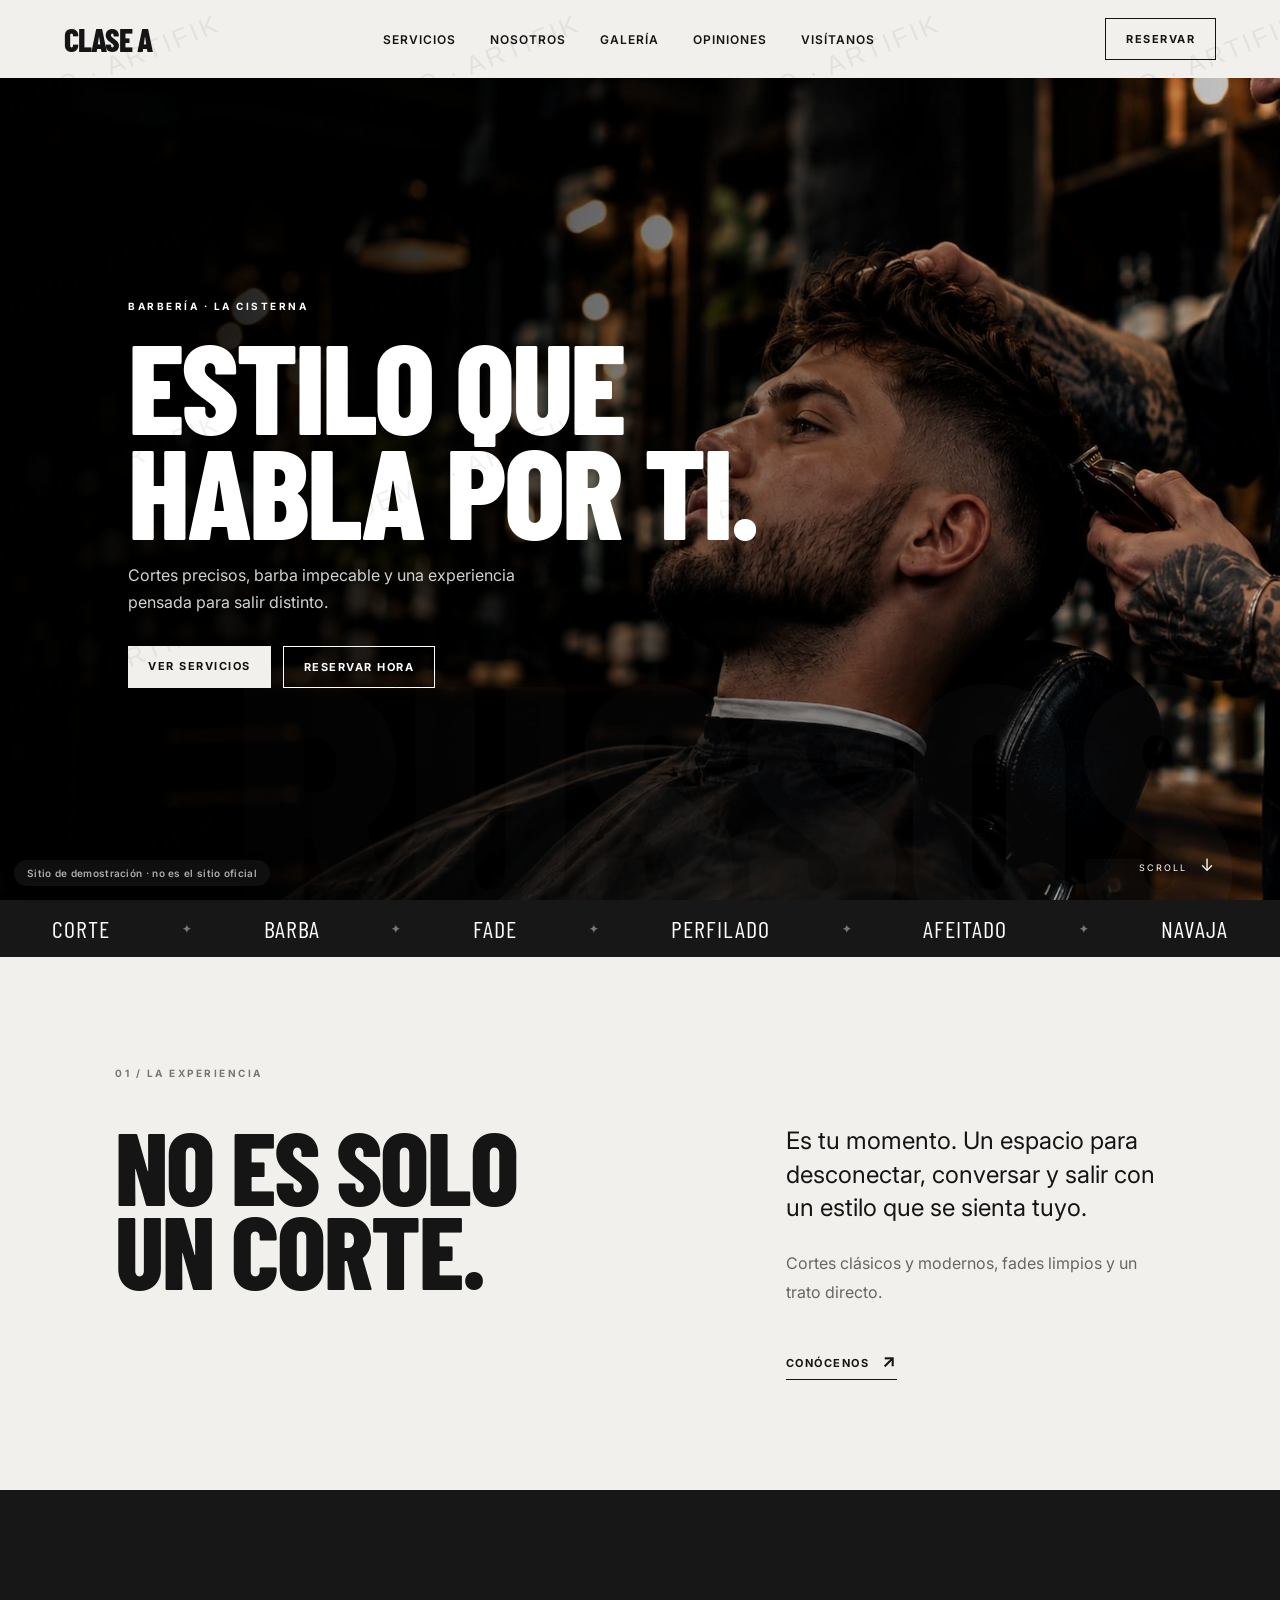
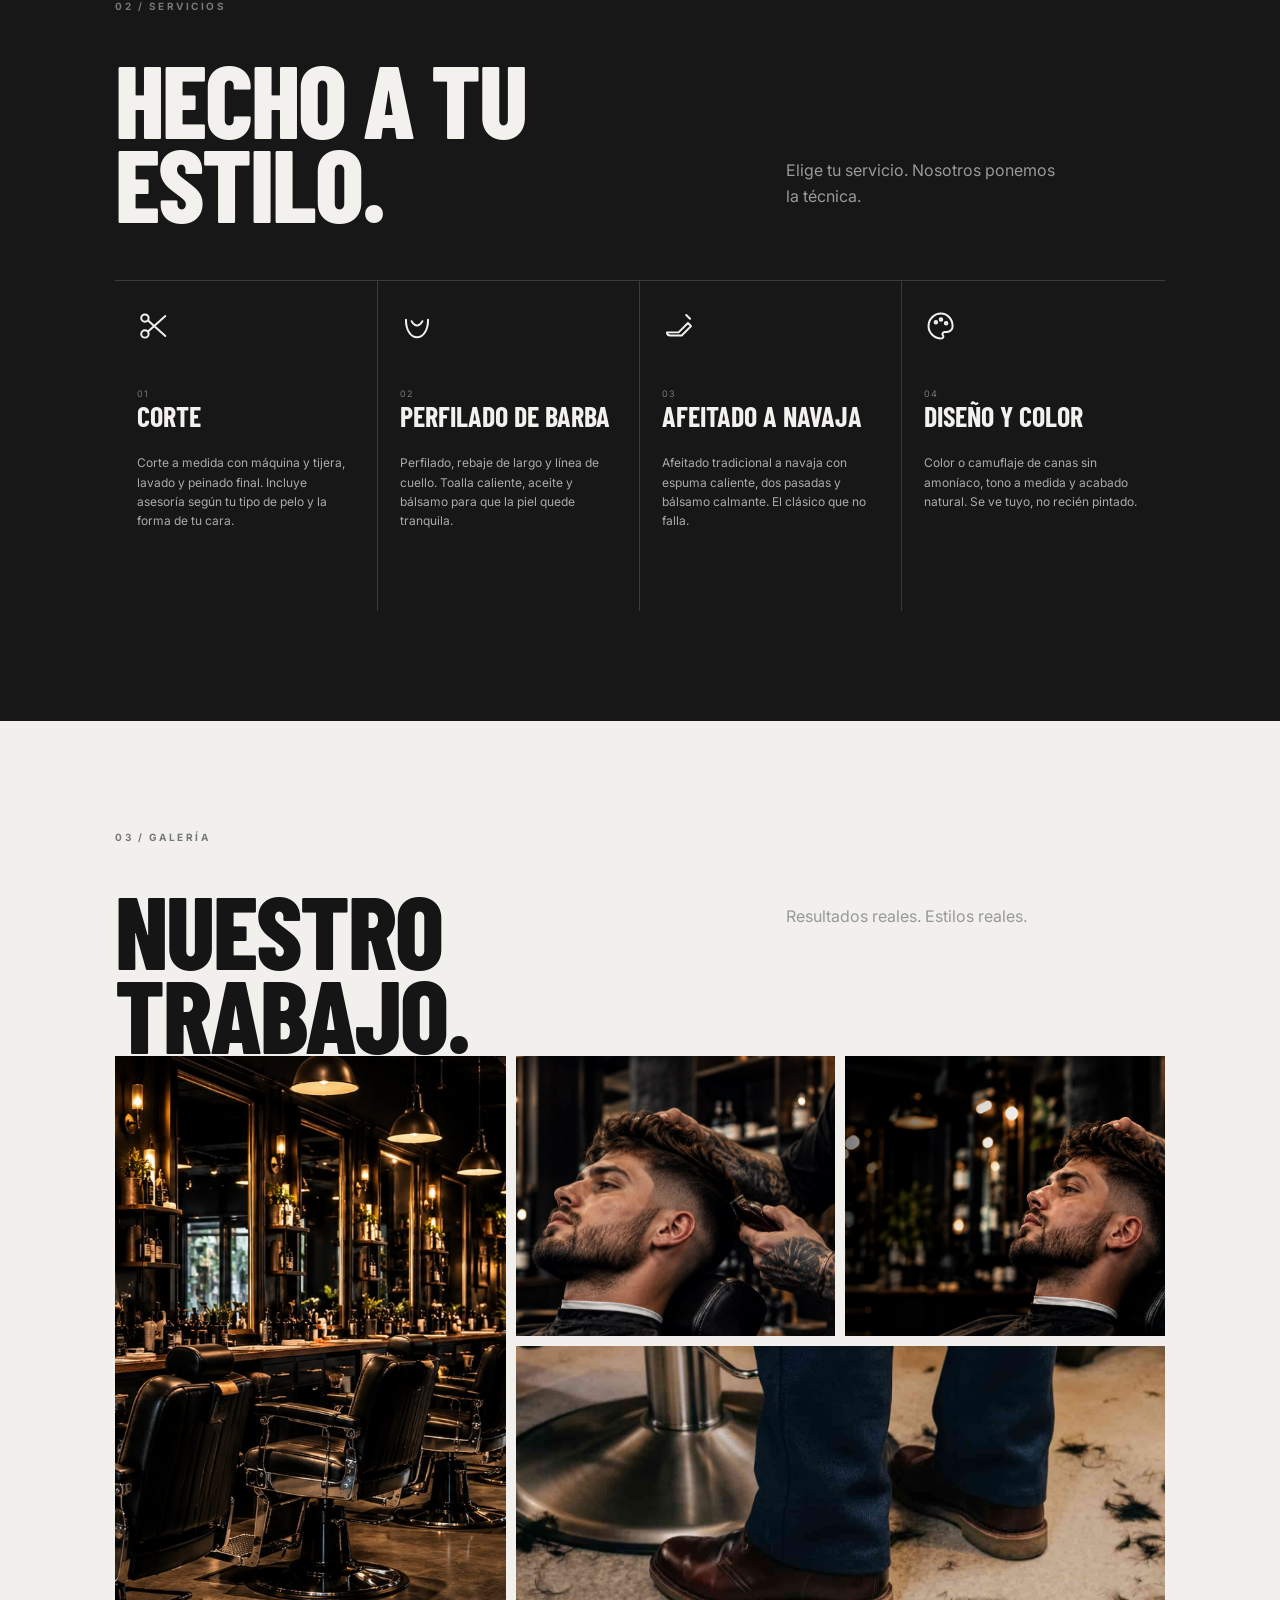
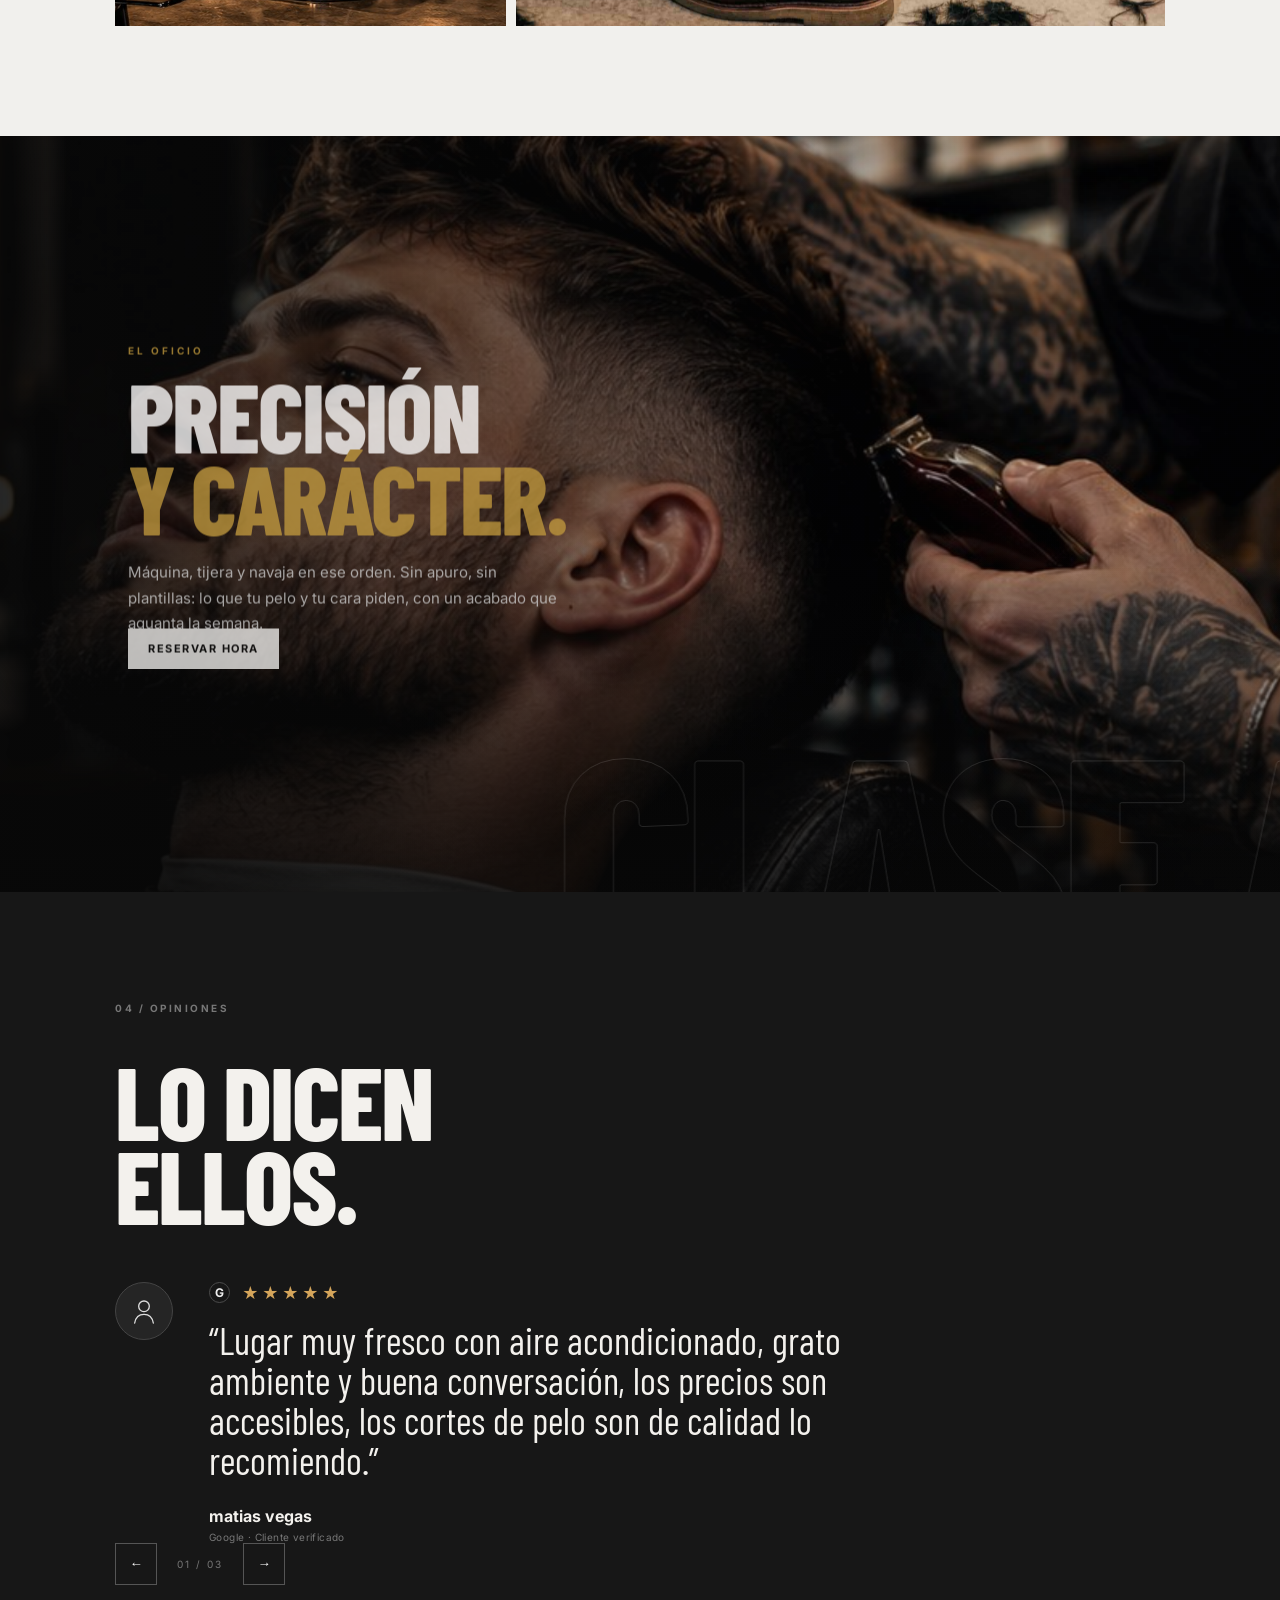
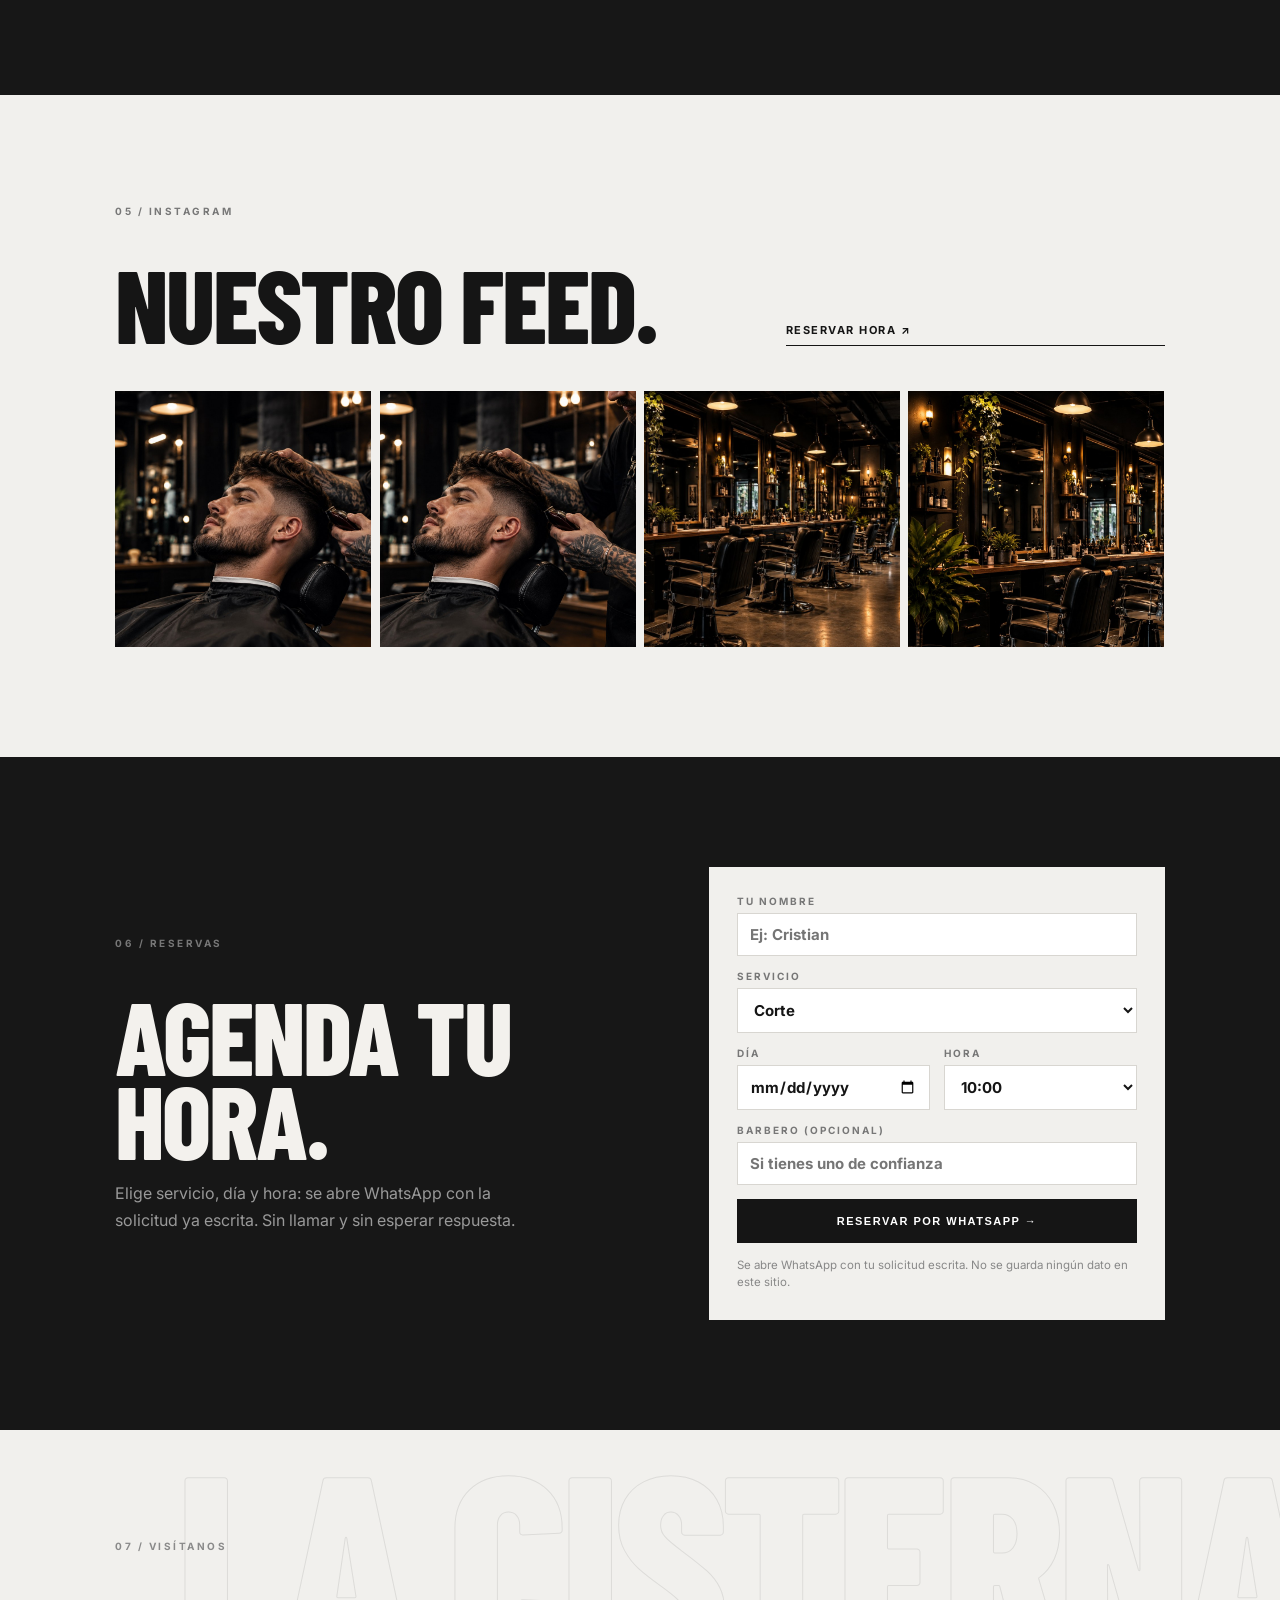
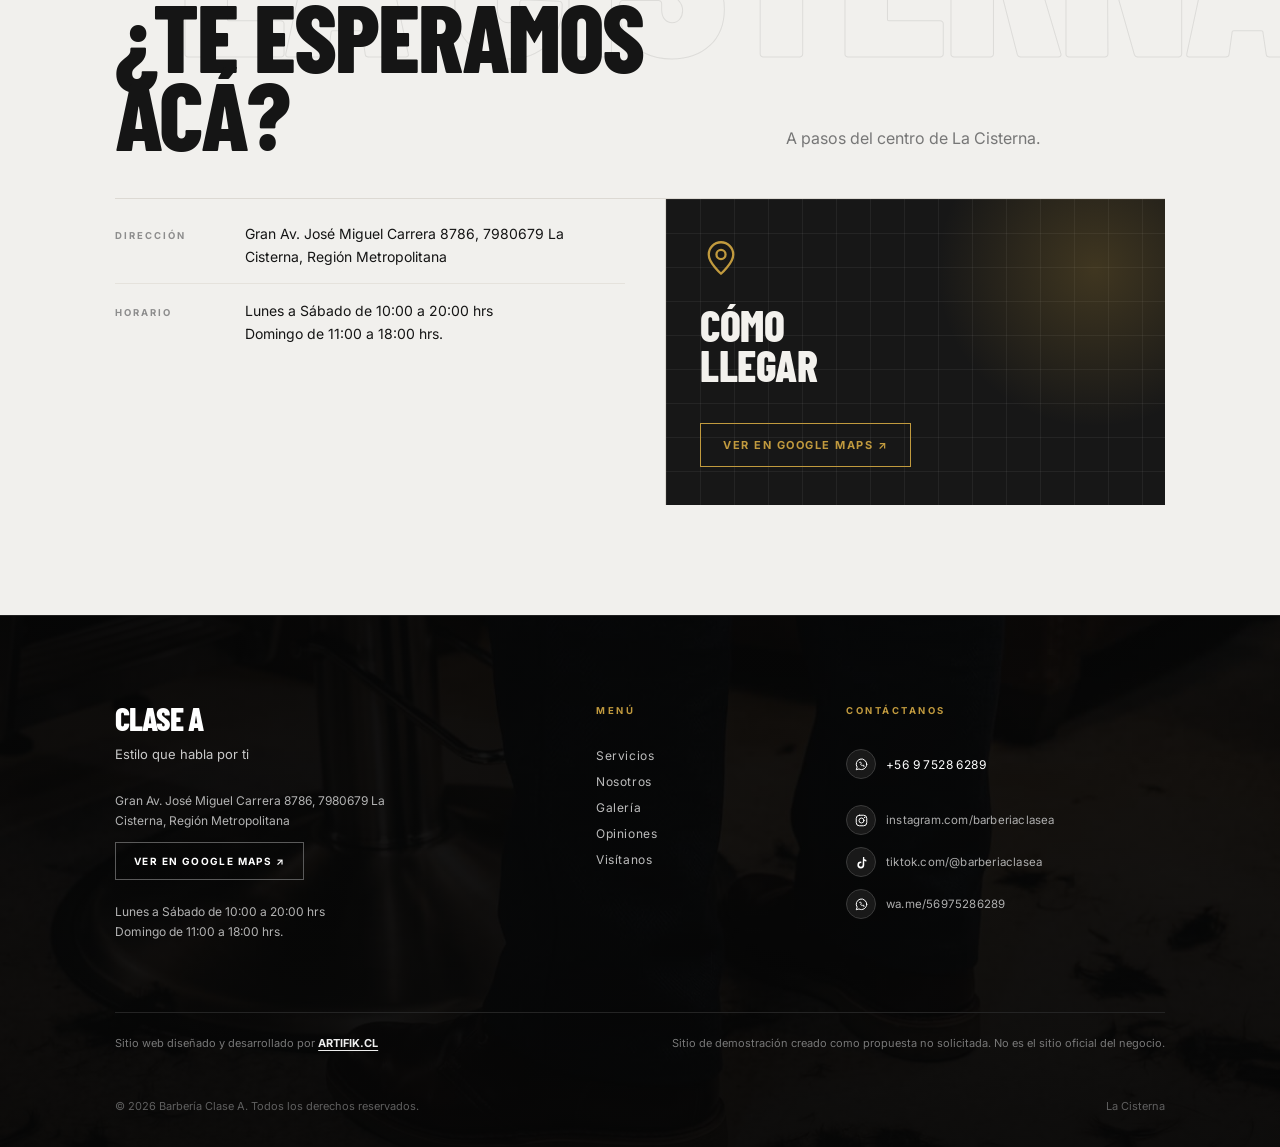
==== commit 77822b20: "footer fusionado con imagen de fondo: slogan, horario en dos lineas, redes homologadas con URL, nav " ====
--- a/sites/barberia-clase-a/index.html
+++ b/sites/barberia-clase-a/index.html
@@ -11,7 +11,7 @@
   <script>document.documentElement.className+=" js";</script>
   <link href="https://fonts.googleapis.com/css2?family=Barlow+Condensed:wght@400;500;600;700;800&family=Inter:wght@400;500;600;700&display=swap" rel="stylesheet">
   <style>
-*{box-sizing:border-box}html{scroll-behavior:smooth}body{margin:0;background:#f1f0ed;color:#151515;font-family:Inter,Arial,sans-serif}a{color:inherit;text-decoration:none}.site-header{height:78px;display:flex;align-items:center;justify-content:space-between;padding:0 5vw;background:#f1f0ed;position:sticky;top:0;z-index:20}.brand{font-family:"Barlow Condensed",sans-serif;font-weight:800;font-size:32px;letter-spacing:-1px}.brand span,.section-head span,.intro h2 span,.gallery-head span,.social-head span{font-style:normal}.nav{display:flex;gap:34px;font-size:12px;font-weight:600;text-transform:uppercase;letter-spacing:1px}.header-cta,.btn{font-size:11px;font-weight:700;letter-spacing:1.5px;padding:13px 20px}.header-cta{border:1px solid #151515}.menu-toggle{display:none;background:none;border:0;font-size:24px;cursor:pointer;line-height:1;padding:10px;color:inherit}.menu-icon{display:block}.hero{min-height:calc(100vh - 78px);position:relative;display:flex;align-items:center;overflow:hidden;background:#252525;color:#fff}.hero-media{position:absolute;inset:0;background:#111;overflow:hidden}.hero-media img{width:100%;height:100%;object-fit:cover;object-position:center;display:block}.hero-media:after{content:"CLASE A";position:absolute;right:5vw;bottom:-7vw;font-family:"Barlow Condensed";font-size:27vw;font-weight:800;color:rgba(255,255,255,.035)}.hero-overlay{position:absolute;inset:0;background:linear-gradient(90deg,rgba(0,0,0,.82),rgba(0,0,0,.2))}.hero-content{position:relative;z-index:1;width:min(760px,90%);margin-left:10vw}.eyebrow,.section-kicker{font-size:10px;letter-spacing:2.5px;font-weight:700}.hero h1{font-family:"Barlow Condensed";font-size:clamp(70px,10vw,145px);line-height:.82;margin:20px 0;font-weight:800;letter-spacing:-3px}.hero h1 em,.contact h2 em{font-style:normal}.hero-copy{max-width:440px;line-height:1.7;color:#d1d1d1}.hero-actions{display:flex;gap:12px;margin-top:30px}.btn-light{background:#f1f0ed;color:#111}.btn-outline{border:1px solid #fff;color:#fff}.hero-scroll{position:absolute;bottom:25px;right:5vw;font-size:9px;letter-spacing:2px}.hero-scroll span{font-size:17px;margin-left:8px}.marquee{width:100%;overflow:hidden;background:#171717;color:#fff;padding:0}.marquee-track{display:flex;width:max-content;animation:marquee 18s linear infinite;will-change:transform}.marquee-group{width:100vw;min-width:100vw;display:flex;align-items:center;justify-content:space-around;gap:24px;padding:14px 28px;font-family:"Barlow Condensed";font-size:24px;letter-spacing:1px;white-space:nowrap}.marquee-group b{font-size:11px;color:#777}@keyframes marquee{to{transform:translateX(-100vw)}}.section{padding:110px 9vw}.section-kicker{margin-bottom:45px;color:#777}.intro-grid,.section-head,.gallery-head,.social-head{display:grid;grid-template-columns:1.2fr .8fr;gap:8vw}.intro h2,.section-head h2,.gallery-head h2,.social-head h2{font-family:"Barlow Condensed";font-size:clamp(55px,8vw,115px);line-height:.82;margin:0;font-weight:800;letter-spacing:-2px}.lead{font-size:24px;line-height:1.4;margin-top:0}.intro p:not(.lead){color:#666;line-height:1.8;max-width:520px}.text-link{display:inline-block;margin-top:28px;font-size:11px;font-weight:700;letter-spacing:1.5px;border-bottom:1px solid;padding-bottom:8px}.text-link span{font-size:18px;margin-left:8px}.dark{background:#171717;color:#f3f1ed}.dark .section-kicker{color:#777}.section-head{align-items:end;margin-bottom:55px}.section-head p,.gallery-head p{max-width:280px;line-height:1.6;color:#999}.service-grid{display:grid;grid-template-columns:repeat(4,1fr);border-top:1px solid #3a3a3a}.service-card{min-height:330px;padding:28px 22px;border-right:1px solid #3a3a3a;display:flex;flex-direction:column;position:relative;overflow:hidden;isolation:isolate;transition:transform .35s cubic-bezier(.2,.7,.2,1),background .35s ease,border-color .35s ease,box-shadow .35s ease}.service-card:last-child{border-right:0}.service-card.featured{background:#262626}.service-card>span{font-size:9px;color:#777;letter-spacing:1px;transition:transform .35s ease,color .35s ease}.service-card::before{content:"";position:absolute;inset:auto -30% -55% -30%;height:150px;background:radial-gradient(circle,rgba(213,165,90,.18),transparent 68%);transform:translateY(55px);opacity:0;transition:transform .45s ease,opacity .45s ease;pointer-events:none;z-index:-1}.service-card::after{content:"";position:absolute;top:0;left:-110%;width:55%;height:100%;background:linear-gradient(105deg,transparent 0 38%,rgba(255,255,255,.09) 48%,transparent 60%);transform:skewX(-18deg);transition:left .65s ease;pointer-events:none}.service-icon{font-size:35px;margin-bottom:45px;transform-origin:center;transition:transform .35s cubic-bezier(.2,.8,.2,1),filter .35s ease}.service-card h3{font-family:"Barlow Condensed";font-size:28px;margin:0 0 10px;transition:letter-spacing .35s ease}.service-card:hover{transform:translateY(-8px) scale(1.015);background:#222;border-color:#5a5a5a;box-shadow:0 20px 45px rgba(0,0,0,.28);z-index:3}.service-card:hover::before{transform:translateY(0);opacity:1}.service-card:hover::after{left:125%}.service-card:hover .service-icon{transform:scale(1.18) rotate(-4deg);filter:drop-shadow(0 0 10px rgba(255,255,255,.18))}.service-card:hover>span{transform:translateX(4px);color:#aaa}.service-card:hover strong{transform:translateX(4px)}.service-card:hover h3{letter-spacing:.4px;animation:serviceGlitch .34s steps(2,end) 1}@keyframes serviceGlitch{0%{transform:none;text-shadow:none}35%{transform:translateX(1px);text-shadow:-1px 0 rgba(213,165,90,.8)}65%{transform:translateX(-1px);text-shadow:1px 0 rgba(255,255,255,.55)}100%{transform:none;text-shadow:none}}.service-card p{font-size:12px;line-height:1.6;color:#aaa;min-height:45px}.service-card strong{margin-top:auto;font-family:"Barlow Condensed";font-size:22px;transition:transform .35s ease;color:#f3f1ed}.gallery-grid{display:grid;grid-template-columns:1.1fr .9fr .9fr;grid-template-rows:280px 280px;gap:10px}.gallery-item{background:#d4d1ca;overflow:hidden;margin:0}.gallery-item img{width:100%;height:100%;display:block;object-fit:cover}.gallery-item img{width:100%;height:100%;object-fit:cover;display:block;transition:transform .5s ease}.gallery-item:hover img{transform:scale(1.04)}.gallery-item.tall{grid-row:span 2}.gallery-item.wide{grid-column:2 / 4}.asset-note{font-size:11px;color:#888}.review-slider{position:relative;max-width:850px;min-height:240px}.review{display:none;grid-template-columns:70px 1fr;column-gap:24px;align-items:start}.review-main{min-width:0}.review-source{display:flex;align-items:center;gap:12px;margin-bottom:18px}.review.active{display:grid}.avatar{width:58px;height:58px;border-radius:50%;background:#252525;border:1px solid #444;display:grid;place-items:center}.avatar svg{width:32px;height:32px;stroke:#ddd;fill:none;stroke-width:2;stroke-linecap:round;stroke-linejoin:round}.avatar-1{box-shadow:inset 0 0 0 2px #303030}.avatar-2{box-shadow:inset 0 0 0 2px #363636}.avatar-3{box-shadow:inset 0 0 0 2px #2c2c2c}.avatar-4{box-shadow:inset 0 0 0 2px #404040}.avatar-5{box-shadow:inset 0 0 0 2px #333}.google-g{display:inline-grid;place-items:center;width:21px;height:21px;border:1px solid #4c4c4c;border-radius:50%;font:700 12px Inter;color:#eee}.stars{color:#d5a55a;letter-spacing:3px;margin:0}.review p{font-family:"Barlow Condensed";font-size:38px;line-height:1.05;max-width:760px;margin:0 0 25px}.review strong,.review small{display:block}.review small{color:#777;margin-top:5px;font-size:10px;letter-spacing:.4px}.slider-controls{display:flex;gap:20px;align-items:center}.slider-controls button{background:none;border:1px solid #555;color:#fff;width:42px;height:42px}.slider-count{font-size:10px;letter-spacing:2px;color:#777}.social-head{align-items:end;margin-bottom:45px}.social-grid{display:grid;grid-template-columns:repeat(4,1fr);gap:8px}.social-tile{aspect-ratio:1;background:#d1cec7;display:grid;place-items:center;color:#888;font-family:"Barlow Condensed";font-size:25px;overflow:hidden}.social-tile img{width:100%;height:100%;object-fit:cover;display:block}.contact{min-height:620px;background-color:#222;background-position:center;background-size:cover;position:relative;color:#fff;display:flex;align-items:center}.contact-overlay{position:absolute;z-index:1;inset:0;background:linear-gradient(90deg,rgba(0,0,0,.72),rgba(0,0,0,.2))}.contact-content{position:relative;z-index:2;margin-left:10vw}.contact h2{font-family:"Barlow Condensed";font-size:clamp(75px,11vw,160px);line-height:.8;margin:20px 0}.contact-content>p:not(.eyebrow){max-width:350px;line-height:1.6;color:#ccc;margin-bottom:30px}.footer{background:#111;color:#eee;padding:70px 9vw;display:grid;grid-template-columns:2fr repeat(3,1fr);gap:40px}.footer strong{font-size:10px;letter-spacing:2px}.footer p{color:#888;font-size:12px;line-height:1.8}.footer .brand{font-size:40px}.footer-credit{grid-column:1 / -1;border-top:1px solid #252525;padding-top:22px;margin-top:10px;color:#777;font-size:11px;letter-spacing:.2px}.footer-credit a{color:#eee;font-weight:700;text-decoration:underline;text-underline-offset:3px}@media(max-width:800px){.marquee-group{font-size:20px;gap:14px;padding:12px 18px}.site-header{height:68px;padding:0 5vw;position:sticky}.nav{display:flex;position:absolute;top:68px;left:0;right:0;flex-direction:column;gap:0;background:#f1f0ed;border-top:1px solid #d8d6d1;box-shadow:0 18px 30px rgba(0,0,0,.12);padding:8px 5vw;opacity:0;visibility:hidden;transform:translateY(-8px);pointer-events:none;transition:opacity .22s ease,transform .22s ease,visibility .22s ease;z-index:30}.nav.open{opacity:1;visibility:visible;transform:translateY(0);pointer-events:auto}.nav a{padding:15px 0;border-bottom:1px solid #ddd9d2;font-size:12px}.nav a:last-child{border-bottom:0}.header-cta{display:none}.menu-toggle{display:block}.hero{min-height:calc(100vh - 68px)}.hero-content{margin-left:7vw;margin-top:38vh}.hero h1{font-size:72px}.hero-actions{gap:16px}.section{padding:75px 7vw}.intro-grid,.section-head,.gallery-head,.social-head{grid-template-columns:1fr;gap:30px}.service-grid{grid-template-columns:1fr 1fr}.service-card{border-bottom:1px solid #3a3a3a}.gallery-grid{grid-template-columns:1fr 1fr;grid-template-rows:220px 220px}.gallery-item.tall{grid-row:span 1}.gallery-item.wide{grid-column:1 / 3}.review{grid-template-columns:52px 1fr;column-gap:16px}.avatar{width:48px;height:48px}.avatar svg{width:26px;height:26px}.review p{font-size:30px}.social-grid{grid-template-columns:1fr 1fr}.footer{grid-template-columns:1fr 1fr}}@media(max-width:480px){.footer-credit{grid-column:1}.service-grid{grid-template-columns:1fr}.gallery-grid{grid-template-columns:1fr;grid-template-rows:220px}.gallery-item.wide{grid-column:auto}.social-grid{grid-template-columns:1fr 1fr}.footer{grid-template-columns:1fr}.hero h1{font-size:62px}}
+*{box-sizing:border-box}html{scroll-behavior:smooth}body{margin:0;background:#f1f0ed;color:#151515;font-family:Inter,Arial,sans-serif}a{color:inherit;text-decoration:none}.site-header{height:78px;display:flex;align-items:center;justify-content:space-between;padding:0 5vw;background:#f1f0ed;position:sticky;top:0;z-index:20}.brand{font-family:"Barlow Condensed",sans-serif;font-weight:800;font-size:32px;letter-spacing:-1px}.brand span,.section-head span,.intro h2 span,.gallery-head span,.social-head span{font-style:normal}.nav{display:flex;gap:34px;font-size:12px;font-weight:600;text-transform:uppercase;letter-spacing:1px}.header-cta,.btn{font-size:11px;font-weight:700;letter-spacing:1.5px;padding:13px 20px}.header-cta{border:1px solid #151515}.menu-toggle{display:none;background:none;border:0;font-size:24px;cursor:pointer;line-height:1;padding:10px;color:inherit}.menu-icon{display:block}.hero{min-height:calc(100vh - 78px);position:relative;display:flex;align-items:center;overflow:hidden;background:#252525;color:#fff}.hero-media{position:absolute;inset:0;background:#111;overflow:hidden}.hero-media img{width:100%;height:100%;object-fit:cover;object-position:center;display:block}.hero-media:after{content:"RUSSOS";position:absolute;right:5vw;bottom:-7vw;font-family:"Barlow Condensed";font-size:27vw;font-weight:800;color:rgba(255,255,255,.035)}.hero-overlay{position:absolute;inset:0;background:linear-gradient(90deg,rgba(0,0,0,.82),rgba(0,0,0,.2))}.hero-content{position:relative;z-index:1;width:min(760px,90%);margin-left:10vw}.eyebrow,.section-kicker{font-size:10px;letter-spacing:2.5px;font-weight:700}.hero h1{font-family:"Barlow Condensed";font-size:clamp(70px,10vw,145px);line-height:.82;margin:20px 0;font-weight:800;letter-spacing:-3px}.hero h1 em,.contact h2 em{font-style:normal}.hero-copy{max-width:440px;line-height:1.7;color:#d1d1d1}.hero-actions{display:flex;gap:12px;margin-top:30px}.btn-light{background:#f1f0ed;color:#111}.btn-outline{border:1px solid #fff;color:#fff}.hero-scroll{position:absolute;bottom:25px;right:5vw;font-size:9px;letter-spacing:2px}.hero-scroll span{font-size:17px;margin-left:8px}.marquee{width:100%;overflow:hidden;background:#171717;color:#fff;padding:0}.marquee-track{display:flex;width:max-content;animation:marquee 18s linear infinite;will-change:transform}.marquee-group{width:100vw;min-width:100vw;display:flex;align-items:center;justify-content:space-around;gap:24px;padding:14px 28px;font-family:"Barlow Condensed";font-size:24px;letter-spacing:1px;white-space:nowrap}.marquee-group b{font-size:11px;color:#777}@keyframes marquee{to{transform:translateX(-100vw)}}.section{padding:110px 9vw}.section-kicker{margin-bottom:45px;color:#777}.intro-grid,.section-head,.gallery-head,.social-head{display:grid;grid-template-columns:1.2fr .8fr;gap:8vw}.intro h2,.section-head h2,.gallery-head h2,.social-head h2{font-family:"Barlow Condensed";font-size:clamp(55px,8vw,115px);line-height:.82;margin:0;font-weight:800;letter-spacing:-2px}.lead{font-size:24px;line-height:1.4;margin-top:0}.intro p:not(.lead){color:#666;line-height:1.8;max-width:520px}.text-link{display:inline-block;margin-top:28px;font-size:11px;font-weight:700;letter-spacing:1.5px;border-bottom:1px solid;padding-bottom:8px}.text-link span{font-size:18px;margin-left:8px}.dark{background:#171717;color:#f3f1ed}.dark .section-kicker{color:#777}.section-head{align-items:end;margin-bottom:55px}.section-head p,.gallery-head p{max-width:280px;line-height:1.6;color:#999}.service-grid{display:grid;grid-template-columns:repeat(4,1fr);border-top:1px solid #3a3a3a}.service-card{min-height:330px;padding:28px 22px;border-right:1px solid #3a3a3a;display:flex;flex-direction:column;position:relative;overflow:hidden;isolation:isolate;transition:transform .35s cubic-bezier(.2,.7,.2,1),background .35s ease,border-color .35s ease,box-shadow .35s ease}.service-card:last-child{border-right:0}.service-card.featured{background:#262626}.service-card>span{font-size:9px;color:#777;letter-spacing:1px;transition:transform .35s ease,color .35s ease}.service-card::before{content:"";position:absolute;inset:auto -30% -55% -30%;height:150px;background:radial-gradient(circle,rgba(213,165,90,.18),transparent 68%);transform:translateY(55px);opacity:0;transition:transform .45s ease,opacity .45s ease;pointer-events:none;z-index:-1}.service-card::after{content:"";position:absolute;top:0;left:-110%;width:55%;height:100%;background:linear-gradient(105deg,transparent 0 38%,rgba(255,255,255,.09) 48%,transparent 60%);transform:skewX(-18deg);transition:left .65s ease;pointer-events:none}.service-icon{font-size:35px;margin-bottom:45px;transform-origin:center;transition:transform .35s cubic-bezier(.2,.8,.2,1),filter .35s ease}.service-card h3{font-family:"Barlow Condensed";font-size:28px;margin:0 0 10px;transition:letter-spacing .35s ease}.service-card:hover{transform:translateY(-8px) scale(1.015);background:#222;border-color:#5a5a5a;box-shadow:0 20px 45px rgba(0,0,0,.28);z-index:3}.service-card:hover::before{transform:translateY(0);opacity:1}.service-card:hover::after{left:125%}.service-card:hover .service-icon{transform:scale(1.18) rotate(-4deg);filter:drop-shadow(0 0 10px rgba(255,255,255,.18))}.service-card:hover>span{transform:translateX(4px);color:#aaa}.service-card:hover strong{transform:translateX(4px)}.service-card:hover h3{letter-spacing:.4px;animation:serviceGlitch .34s steps(2,end) 1}@keyframes serviceGlitch{0%{transform:none;text-shadow:none}35%{transform:translateX(1px);text-shadow:-1px 0 rgba(213,165,90,.8)}65%{transform:translateX(-1px);text-shadow:1px 0 rgba(255,255,255,.55)}100%{transform:none;text-shadow:none}}.service-card p{font-size:12px;line-height:1.6;color:#aaa;min-height:45px}.service-card strong{margin-top:auto;font-family:"Barlow Condensed";font-size:22px;transition:transform .35s ease;color:#f3f1ed}.gallery-grid{display:grid;grid-template-columns:1.1fr .9fr .9fr;grid-template-rows:280px 280px;gap:10px}.gallery-item{background:#d4d1ca;overflow:hidden;margin:0}.gallery-item img{width:100%;height:100%;display:block;object-fit:cover}.gallery-item img{width:100%;height:100%;object-fit:cover;display:block;transition:transform .5s ease}.gallery-item:hover img{transform:scale(1.04)}.gallery-item.tall{grid-row:span 2}.gallery-item.wide{grid-column:2 / 4}.asset-note{font-size:11px;color:#888}.review-slider{position:relative;max-width:850px;min-height:240px}.review{display:none;grid-template-columns:70px 1fr;column-gap:24px;align-items:start}.review-main{min-width:0}.review-source{display:flex;align-items:center;gap:12px;margin-bottom:18px}.review.active{display:grid}.avatar{width:58px;height:58px;border-radius:50%;background:#252525;border:1px solid #444;display:grid;place-items:center}.avatar svg{width:32px;height:32px;stroke:#ddd;fill:none;stroke-width:2;stroke-linecap:round;stroke-linejoin:round}.avatar-1{box-shadow:inset 0 0 0 2px #303030}.avatar-2{box-shadow:inset 0 0 0 2px #363636}.avatar-3{box-shadow:inset 0 0 0 2px #2c2c2c}.avatar-4{box-shadow:inset 0 0 0 2px #404040}.avatar-5{box-shadow:inset 0 0 0 2px #333}.google-g{display:inline-grid;place-items:center;width:21px;height:21px;border:1px solid #4c4c4c;border-radius:50%;font:700 12px Inter;color:#eee}.stars{color:#d5a55a;letter-spacing:3px;margin:0}.review p{font-family:"Barlow Condensed";font-size:38px;line-height:1.05;max-width:760px;margin:0 0 25px}.review strong,.review small{display:block}.review small{color:#777;margin-top:5px;font-size:10px;letter-spacing:.4px}.slider-controls{display:flex;gap:20px;align-items:center}.slider-controls button{background:none;border:1px solid #555;color:#fff;width:42px;height:42px}.slider-count{font-size:10px;letter-spacing:2px;color:#777}.social-head{align-items:end;margin-bottom:45px}.social-grid{display:grid;grid-template-columns:repeat(4,1fr);gap:8px}.social-tile{aspect-ratio:1;background:#d1cec7;display:grid;place-items:center;color:#888;font-family:"Barlow Condensed";font-size:25px;overflow:hidden}.social-tile img{width:100%;height:100%;object-fit:cover;display:block}.contact{min-height:620px;background-color:#222;background-position:center;background-size:cover;position:relative;color:#fff;display:flex;align-items:center}.contact-overlay{position:absolute;z-index:1;inset:0;background:linear-gradient(90deg,rgba(0,0,0,.72),rgba(0,0,0,.2))}.contact-content{position:relative;z-index:2;margin-left:10vw}.contact h2{font-family:"Barlow Condensed";font-size:clamp(75px,11vw,160px);line-height:.8;margin:20px 0}.contact-content>p:not(.eyebrow){max-width:350px;line-height:1.6;color:#ccc;margin-bottom:30px}@media(max-width:800px){.marquee-group{font-size:20px;gap:14px;padding:12px 18px}.site-header{height:68px;padding:0 5vw;position:sticky}.nav{display:flex;position:absolute;top:68px;left:0;right:0;flex-direction:column;gap:0;background:#f1f0ed;border-top:1px solid #d8d6d1;box-shadow:0 18px 30px rgba(0,0,0,.12);padding:8px 5vw;opacity:0;visibility:hidden;transform:translateY(-8px);pointer-events:none;transition:opacity .22s ease,transform .22s ease,visibility .22s ease;z-index:30}.nav.open{opacity:1;visibility:visible;transform:translateY(0);pointer-events:auto}.nav a{padding:15px 0;border-bottom:1px solid #ddd9d2;font-size:12px}.nav a:last-child{border-bottom:0}.header-cta{display:none}.menu-toggle{display:block}.hero{min-height:calc(100vh - 68px)}.hero-content{margin-left:7vw;margin-top:38vh}.hero h1{font-size:72px}.hero-actions{gap:16px}.section{padding:75px 7vw}.intro-grid,.section-head,.gallery-head,.social-head{grid-template-columns:1fr;gap:30px}.service-grid{grid-template-columns:1fr 1fr}.service-card{border-bottom:1px solid #3a3a3a}.gallery-grid{grid-template-columns:1fr 1fr;grid-template-rows:220px 220px}.gallery-item.tall{grid-row:span 1}.gallery-item.wide{grid-column:1 / 3}.review{grid-template-columns:52px 1fr;column-gap:16px}.avatar{width:48px;height:48px}.avatar svg{width:26px;height:26px}.review p{font-size:30px}.social-grid{grid-template-columns:1fr 1fr}.footer{grid-template-columns:1fr 1fr}}@media(max-width:480px){.footer-credit{grid-column:1}.service-grid{grid-template-columns:1fr}.gallery-grid{grid-template-columns:1fr;grid-template-rows:220px}.gallery-item.wide{grid-column:auto}.social-grid{grid-template-columns:1fr 1fr}.footer{grid-template-columns:1fr}.hero h1{font-size:62px}}
 
 .contact-bg{position:absolute;inset:0;overflow:hidden;z-index:0}.contact-bg img{width:100%;height:100%;object-fit:cover;display:block}/* .contact-bg:after{content:"";position:absolute;inset:0;background:linear-gradient(90deg,rgba(0,0,0,.72),rgba(0,0,0,.2))} */
 /* --- Reserva por WhatsApp (plan completo) --- */
@@ -77,20 +77,41 @@
 @media(max-width:800px){.visit{padding:70px 6vw}.visit-head{grid-template-columns:1fr;gap:22px;margin-bottom:32px}.visit-grid{grid-template-columns:1fr}.visit-card{border-right:0;border-bottom:1px solid #dcd9d3;padding:6px 0 12px}.visit-row{grid-template-columns:92px 1fr;gap:14px}.visit-map{padding:30px 24px;min-height:330px;margin-top:18px}}
 /* Footer rico */
 .footer{background:#111;color:#eee;padding:70px 9vw 30px;display:grid;grid-template-columns:1.5fr .9fr 1fr;gap:48px}
-.footer-logo{font-family:"Barlow Condensed";font-size:40px;font-weight:800;letter-spacing:-1px;margin:0 0 12px;line-height:1}
-.footer-tag{color:#999;font-size:13px;line-height:1.7;max-width:300px;margin:0 0 20px}
-.footer-line{color:#8a8a8a;font-size:12px;line-height:1.9;margin:0}
+.footer{position:relative;overflow:hidden;background:#0d0d0d;color:#eee;padding:86px 9vw 34px;display:grid;grid-template-columns:1.5fr .7fr 1.1fr;gap:46px;border-top:1px solid #1f1f1f}
+.footer-bg{position:absolute;inset:0;z-index:0}
+.footer-bg img{width:100%;height:100%;object-fit:cover;object-position:center 30%;display:block;filter:grayscale(.15)}
+.footer-veil{position:absolute;inset:0;z-index:1;background:linear-gradient(180deg,rgba(6,6,6,.9),rgba(6,6,6,.96)),radial-gradient(120% 90% at 12% 0%,rgba(0,0,0,.6),transparent 60%)}
+.footer>.footer-brand,.footer>.footer-nav,.footer>.footer-social,.footer>.footer-credit,.footer>.footer-bottom{position:relative;z-index:2}
+.footer-brand,.footer-nav,.footer-social{display:flex;flex-direction:column}
+.footer strong{font-size:10px;letter-spacing:2px}
+.footer p{color:#b3b3b3;font-size:12px;line-height:1.8;margin:0}
+.footer p.footer-logo{font-family:"Barlow Condensed";font-size:32px;font-weight:800;letter-spacing:-1px;margin:0 0 10px;line-height:1;color:#fff}
+.footer p.footer-tag{color:#c9c9c9;font-size:13px;line-height:1.6;max-width:280px;margin:0 0 26px}
+.footer-block{margin:0 0 22px}
+.footer-block:last-child{margin-bottom:0}
+.footer p.footer-line{color:#b3b3b3;font-size:12px;line-height:1.7;margin:0 0 10px;max-width:290px}
 .footer-line a{border-bottom:1px solid #2e2e2e;padding-bottom:1px}
-.footer-title{font-size:9.5px;letter-spacing:2.5px;font-weight:700;color:#c19a3e;margin:0 0 18px;text-transform:uppercase}
+.footer-map{align-self:flex-start;display:inline-block;font-size:10px;letter-spacing:1.4px;text-transform:uppercase;font-weight:700;color:#fff;border:1px solid #5a5a5a;padding:12px 18px;transition:background .2s ease,border-color .2s ease}
+.footer-map:hover{background:#fff;color:#111;border-color:#fff}
+.footer p.footer-title{font-size:9.5px;letter-spacing:2.5px;font-weight:700;color:#c19a3e;margin:0 0 18px;text-transform:uppercase}
 .footer-nav{display:flex;flex-direction:column;gap:11px;font-size:12px;letter-spacing:.6px}
 .footer-nav a{color:#bcbcbc;transition:color .2s ease}
 .footer-nav a:hover{color:#fff}
-.footer-social{display:flex;flex-direction:column;gap:11px;font-size:12px}
-.footer-social a{color:#bcbcbc;display:flex;gap:9px;align-items:center;transition:color .2s ease}
-.footer-social a:hover{color:#fff}
-.footer-credit{grid-column:1/-1;display:flex;flex-wrap:wrap;gap:8px 26px;justify-content:space-between;border-top:1px solid #242424;margin-top:10px;padding-top:22px;color:#777;font-size:11px;line-height:1.6}
-.footer-credit a,.footer-bottom a{color:#eee;font-weight:700;text-decoration:underline;text-underline-offset:3px}
+.footer-social{gap:12px;font-size:12px}
+.footer-phone{display:flex;align-items:center;gap:10px;color:#fff;margin:0 0 14px;letter-spacing:.4px}
+.fs-link{display:flex;align-items:center;gap:10px;color:#bcbcbc;transition:color .2s ease}
+.fs-link:hover{color:#fff}
+.fs-icon{flex:0 0 auto;width:30px;height:30px;border-radius:50%;background:#191919;border:1px solid #3b3b3b;display:grid;place-items:center;color:#fff;transition:background .2s ease,border-color .2s ease}
+.fs-link:hover .fs-icon{background:#fff;color:#111;border-color:#fff}
+.fs-icon svg{width:15px;height:15px}
+.fs-url{font-size:11.5px;letter-spacing:.2px;color:#aeaeae;overflow-wrap:anywhere}
+.fs-link:hover .fs-url{color:#e8e8e8}
+.footer-credit{grid-column:1/-1;display:flex;flex-wrap:wrap;gap:8px 26px;justify-content:space-between;border-top:1px solid #242424;margin-top:14px;padding-top:22px;color:#777;font-size:11px;line-height:1.6}
+.footer-credit a{color:#eee;font-weight:700;text-decoration:underline;text-underline-offset:3px}
 .footer-bottom{grid-column:1/-1;display:flex;flex-wrap:wrap;gap:8px 20px;justify-content:space-between;color:#5f5f5f;font-size:11px}
+.footer-bottom a{color:#eee;font-weight:700;text-decoration:underline;text-underline-offset:3px}
+
+
 @media(max-width:900px){.footer{grid-template-columns:1fr 1fr;gap:36px 30px}.footer-credit,.footer-bottom{grid-column:1/-1}}
 @media(max-width:560px){.footer{grid-template-columns:1fr;padding:56px 6vw 26px}}
 /* Reveals al hacer scroll */
@@ -113,7 +134,6 @@
       <a href="#nosotros">Nosotros</a>
       <a href="#galeria">Galería</a>
       <a href="#opiniones">Opiniones</a>
-      <a href="#reserva">Reservas</a>
       <a href="#visitanos">Visítanos</a>
     </nav>
     <a class="header-cta" href="#reserva">RESERVAR</a>
@@ -263,45 +283,38 @@
     <section class="visit" id="visitanos">
       <div class="visit-ghost" aria-hidden="true">La Cisterna</div>
       <div class="section-kicker">07 / VISÍTANOS</div>
-      <div class="visit-head"><h2>¿TE ESPERAMOS<br><span>ACÁ?</span></h2><p>Estamos a pasos de La Cisterna. Llega, siéntate y salimos distintos.</p></div>
+      <div class="visit-head"><h2>¿TE ESPERAMOS<br><span>ACÁ?</span></h2><p>A pasos del centro de La Cisterna.</p></div>
       <div class="visit-grid">
         <div class="visit-card">
           <div class="visit-row"><span class="k">Dirección</span><span class="v">Gran Av. José Miguel Carrera 8786, 7980679 La Cisterna, Región Metropolitana</span></div>
-          <div class="visit-row"><span class="k">Horario</span><span class="v">Lun 11 a. m.–8 p. m. · Mar 11 a. m.–8 p. m. · Mié 11 a. m.–8 p. m. · Jue 11 a. m.–8 p. m. · Vie 11 a. m.–8 p. m. · Sáb 11 a. m.–8 p. m.</span></div>
-          <div class="visit-row"><span class="k">Teléfono</span><span class="v"><a href="tel:+56975286289">+56 9 7528 6289</a></span></div>
-          <div class="visit-row"><span class="k">WhatsApp</span><span class="v"><a href="https://wa.me/56975286289" target="_blank" rel="noopener">56975286289</a></span></div>
-          
-          <div class="visit-row"><span class="k">Redes</span><span class="v"></span></div>
+          <div class="visit-row"><span class="k">Horario</span><span class="v">Lunes a Sábado de 10:00 a 20:00 hrs<br>Domingo de 11:00 a 18:00 hrs.</span></div>
         </div>
         <a class="visit-map" href="https://www.google.com/maps/place/Barberia+clase+A/data=!4m7!3m6!1s0x9662db9c982a6f2f:0x1cf4ca5bd462d386!8m2!3d-33.5367251!4d-70.6639691!16s%2Fg%2F11g_vcmc6g!19sChIJL28qmJzbYpYRhtNi1FvK9Bw?authuser=0&amp;hl=es&amp;g_ep=EgoyMDI2MDkwOS4wIJJjKgBIAVAD&amp;rclk=1" target="_blank" rel="noopener" aria-label="Ver ubicación en Google Maps">
           <svg class="visit-pin" viewBox="0 0 24 24" aria-hidden="true" fill="none" stroke="currentColor" stroke-width="1.3" stroke-linecap="round" stroke-linejoin="round"><path d="M12 21s7-6.1 7-11a7 7 0 1 0-14 0c0 4.9 7 11 7 11z"/><circle cx="12" cy="10" r="2.6"/></svg>
           <div>
             <h3>CÓMO<br>LLEGAR</h3>
-            <p>Gran Av. José Miguel Carrera 8786, 7980679 La Cisterna, Región Metropolitana</p>
           </div>
-          <span class="btn">ABRIR EN GOOGLE MAPS ↗</span>
+          <span class="btn">VER EN GOOGLE MAPS ↗</span>
         </a>
       </div>
     </section>
 
-    <section class="contact" id="contacto">
-      <div class="contact-bg"><img src="/sites/barberia-clase-a/assets/cta-interior.jpg" alt=""></div><!-- <div class="contact-overlay"></div> -->
-      <div class="contact-content">
-        <p class="eyebrow">¿LISTO?</p>
-        <h2>RESERVA TU<br><em>HORA.</em></h2>
-        <p>Agenda directamente por WhatsApp o ven a visitarnos.</p>
-        <a class="btn btn-light" href="https://wa.me/56975286289" target="_blank" rel="noopener">WHATSAPP →</a>
-      </div>
-    </section>
+    
   </main>
 
   <footer class="footer">
+    <div class="footer-bg"><img src="/sites/barberia-clase-a/assets/cta-interior.jpg" alt=""></div>
+    <div class="footer-veil"></div>
     <div class="footer-brand">
       <p class="footer-logo">CLASE A</p>
-      <p class="footer-tag">Barbería en La Cisterna</p>
-      <p class="footer-line">Gran Av. José Miguel Carrera 8786, 7980679 La Cisterna, Región Metropolitana</p>
-      <p class="footer-line">Lun 11 a. m.–8 p. m. · Mar 11 a. m.–8 p. m. · Mié 11 a. m.–8 p. m. · Jue 11 a. m.–8 p. m. · Vie 11 a. m.–8 p. m. · Sáb 11 a. m.–8 p. m.</p>
-      <p class="footer-line"><a href="tel:+56975286289">+56 9 7528 6289</a></p>
+      <p class="footer-tag">Estilo que habla por ti</p>
+      <div class="footer-block">
+        <p class="footer-line">Gran Av. José Miguel Carrera 8786, 7980679 La Cisterna, Región Metropolitana</p>
+        <a class="footer-map" href="https://www.google.com/maps/place/Barberia+clase+A/data=!4m7!3m6!1s0x9662db9c982a6f2f:0x1cf4ca5bd462d386!8m2!3d-33.5367251!4d-70.6639691!16s%2Fg%2F11g_vcmc6g!19sChIJL28qmJzbYpYRhtNi1FvK9Bw?authuser=0&amp;hl=es&amp;g_ep=EgoyMDI2MDkwOS4wIJJjKgBIAVAD&amp;rclk=1" target="_blank" rel="noopener">Ver en Google Maps ↗</a>
+      </div>
+      <div class="footer-block">
+        <p class="footer-line">Lunes a Sábado de 10:00 a 20:00 hrs<br>Domingo de 11:00 a 18:00 hrs.</p>
+      </div>
     </div>
     <nav class="footer-nav" aria-label="Menú del sitio">
       <p class="footer-title">Menú</p>
@@ -309,14 +322,17 @@
       <a href="#nosotros">Nosotros</a>
       <a href="#galeria">Galería</a>
       <a href="#opiniones">Opiniones</a>
-      <a href="#reserva">Reservas</a>
       <a href="#visitanos">Visítanos</a>
     </nav>
     <div class="footer-social">
-      <p class="footer-title">Síguenos</p>
-      <a href="#reserva" target="_blank" rel="noopener"><span aria-hidden="true">📷</span> Instagram</a>
-        <a href="https://www.google.com/maps/place/Barberia+clase+A/data=!4m7!3m6!1s0x9662db9c982a6f2f:0x1cf4ca5bd462d386!8m2!3d-33.5367251!4d-70.6639691!16s%2Fg%2F11g_vcmc6g!19sChIJL28qmJzbYpYRhtNi1FvK9Bw?authuser=0&amp;hl=es&amp;g_ep=EgoyMDI2MDkwOS4wIJJjKgBIAVAD&amp;rclk=1" target="_blank" rel="noopener"><span aria-hidden="true">📍</span> Google Maps</a>
-        <a href="https://wa.me/56975286289" target="_blank" rel="noopener"><span aria-hidden="true">💬</span> WhatsApp</a>
+      <p class="footer-title">Contáctanos</p>
+      <a class="footer-phone" href="https://wa.me/56975286289" target="_blank" rel="noopener">
+        <span class="fs-icon" aria-hidden="true"><svg viewBox="0 0 24 24" fill="none" stroke="currentColor" stroke-width="1.6" stroke-linecap="round" stroke-linejoin="round"><path d="M20.4 11.7a8.4 8.4 0 0 1-12.5 7.4L3.6 20.4l1.4-4.2a8.4 8.4 0 1 1 15.4-4.5z"/><path d="M9 8.6c.2-.5.4-.5.6-.5h.5c.2 0 .4 0 .6.4l.7 1.6c.1.3 0 .5-.1.6l-.5.6c-.1.2-.2.4 0 .6.4.7 1.1 1.4 1.9 1.8.3.1.4.1.6-.1l.5-.6c.2-.2.4-.2.6-.1l1.5.8c.3.1.4.3.4.5 0 .4-.2 1.2-.8 1.6"/></svg></span>
+        <span>+56 9 7528 6289</span>
+      </a>
+      <a class="fs-link" href="https://www.instagram.com/barberiaclasea/" target="_blank" rel="noopener"><span class="fs-icon" aria-hidden="true"><svg viewBox="0 0 24 24" fill="none" stroke="currentColor" stroke-width="1.6" stroke-linecap="round" stroke-linejoin="round"><rect x="3.6" y="3.6" width="16.8" height="16.8" rx="5"/><circle cx="12" cy="12" r="4"/><circle cx="17" cy="7" r="1.1" fill="currentColor" stroke="none"/></svg></span><span class="fs-url">instagram.com/barberiaclasea</span></a>
+        <a class="fs-link" href="https://www.tiktok.com/@barberiaclasea" target="_blank" rel="noopener"><span class="fs-icon" aria-hidden="true"><svg viewBox="0 0 24 24" fill="currentColor" stroke="none" stroke-linecap="round" stroke-linejoin="round"><path d="M14.4 3.2h2v3.3a5.6 5.6 0 0 0 3.4 1.4v2.4a7.9 7.9 0 0 1-3.4-1v6.6a5.5 5.5 0 1 1-5.5-5.5c.3 0 .5 0 .8.1v2.6a2.9 2.9 0 1 0 2.1 2.8z"/></svg></span><span class="fs-url">tiktok.com/@barberiaclasea</span></a>
+        <a class="fs-link" href="https://wa.me/56975286289" target="_blank" rel="noopener"><span class="fs-icon" aria-hidden="true"><svg viewBox="0 0 24 24" fill="none" stroke="currentColor" stroke-width="1.6" stroke-linecap="round" stroke-linejoin="round"><path d="M20.4 11.7a8.4 8.4 0 0 1-12.5 7.4L3.6 20.4l1.4-4.2a8.4 8.4 0 1 1 15.4-4.5z"/><path d="M9 8.6c.2-.5.4-.5.6-.5h.5c.2 0 .4 0 .6.4l.7 1.6c.1.3 0 .5-.1.6l-.5.6c-.1.2-.2.4 0 .6.4.7 1.1 1.4 1.9 1.8.3.1.4.1.6-.1l.5-.6c.2-.2.4-.2.6-.1l1.5.8c.3.1.4.3.4.5 0 .4-.2 1.2-.8 1.6"/></svg></span><span class="fs-url">wa.me/56975286289</span></a>
     </div>
     <div class="footer-credit">
       <span>Sitio web diseñado y desarrollado por <a href="https://www.artifik.cl/" target="_blank" rel="noopener">ARTIFIK.CL</a></span>
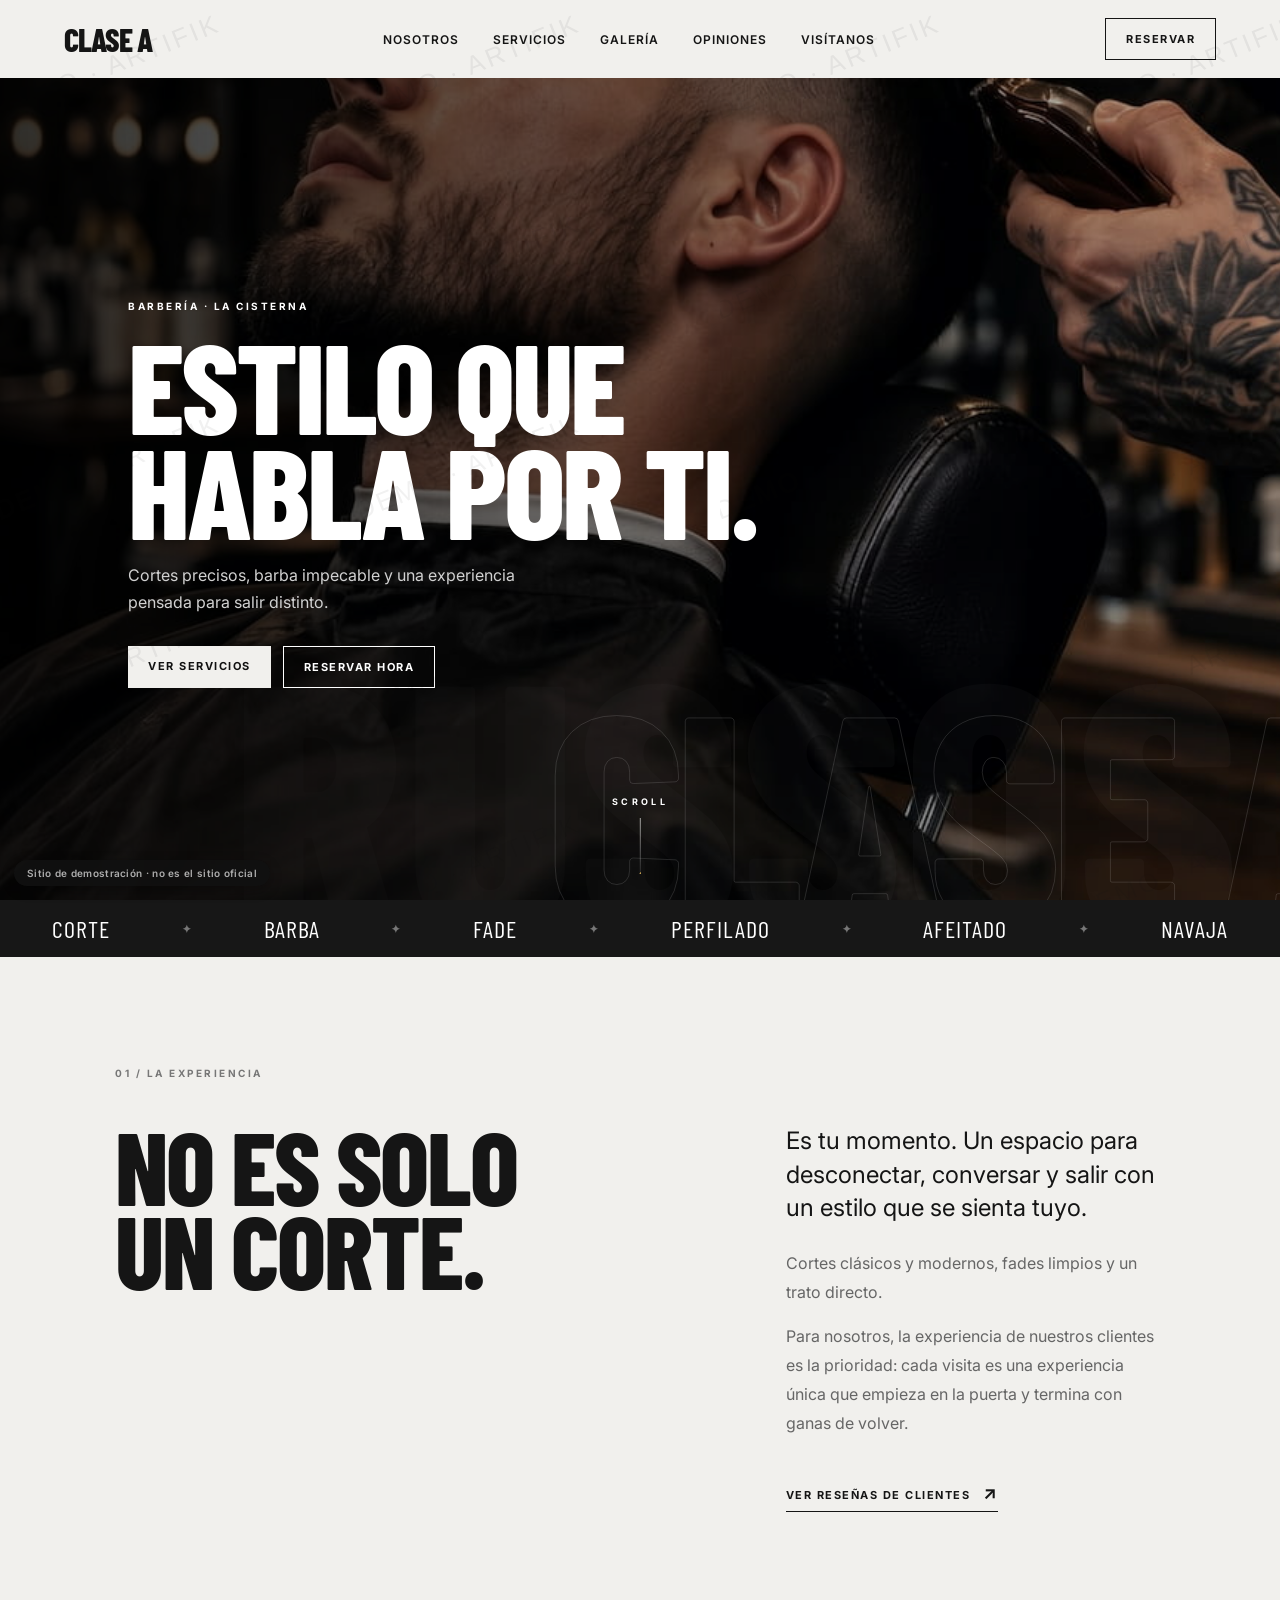
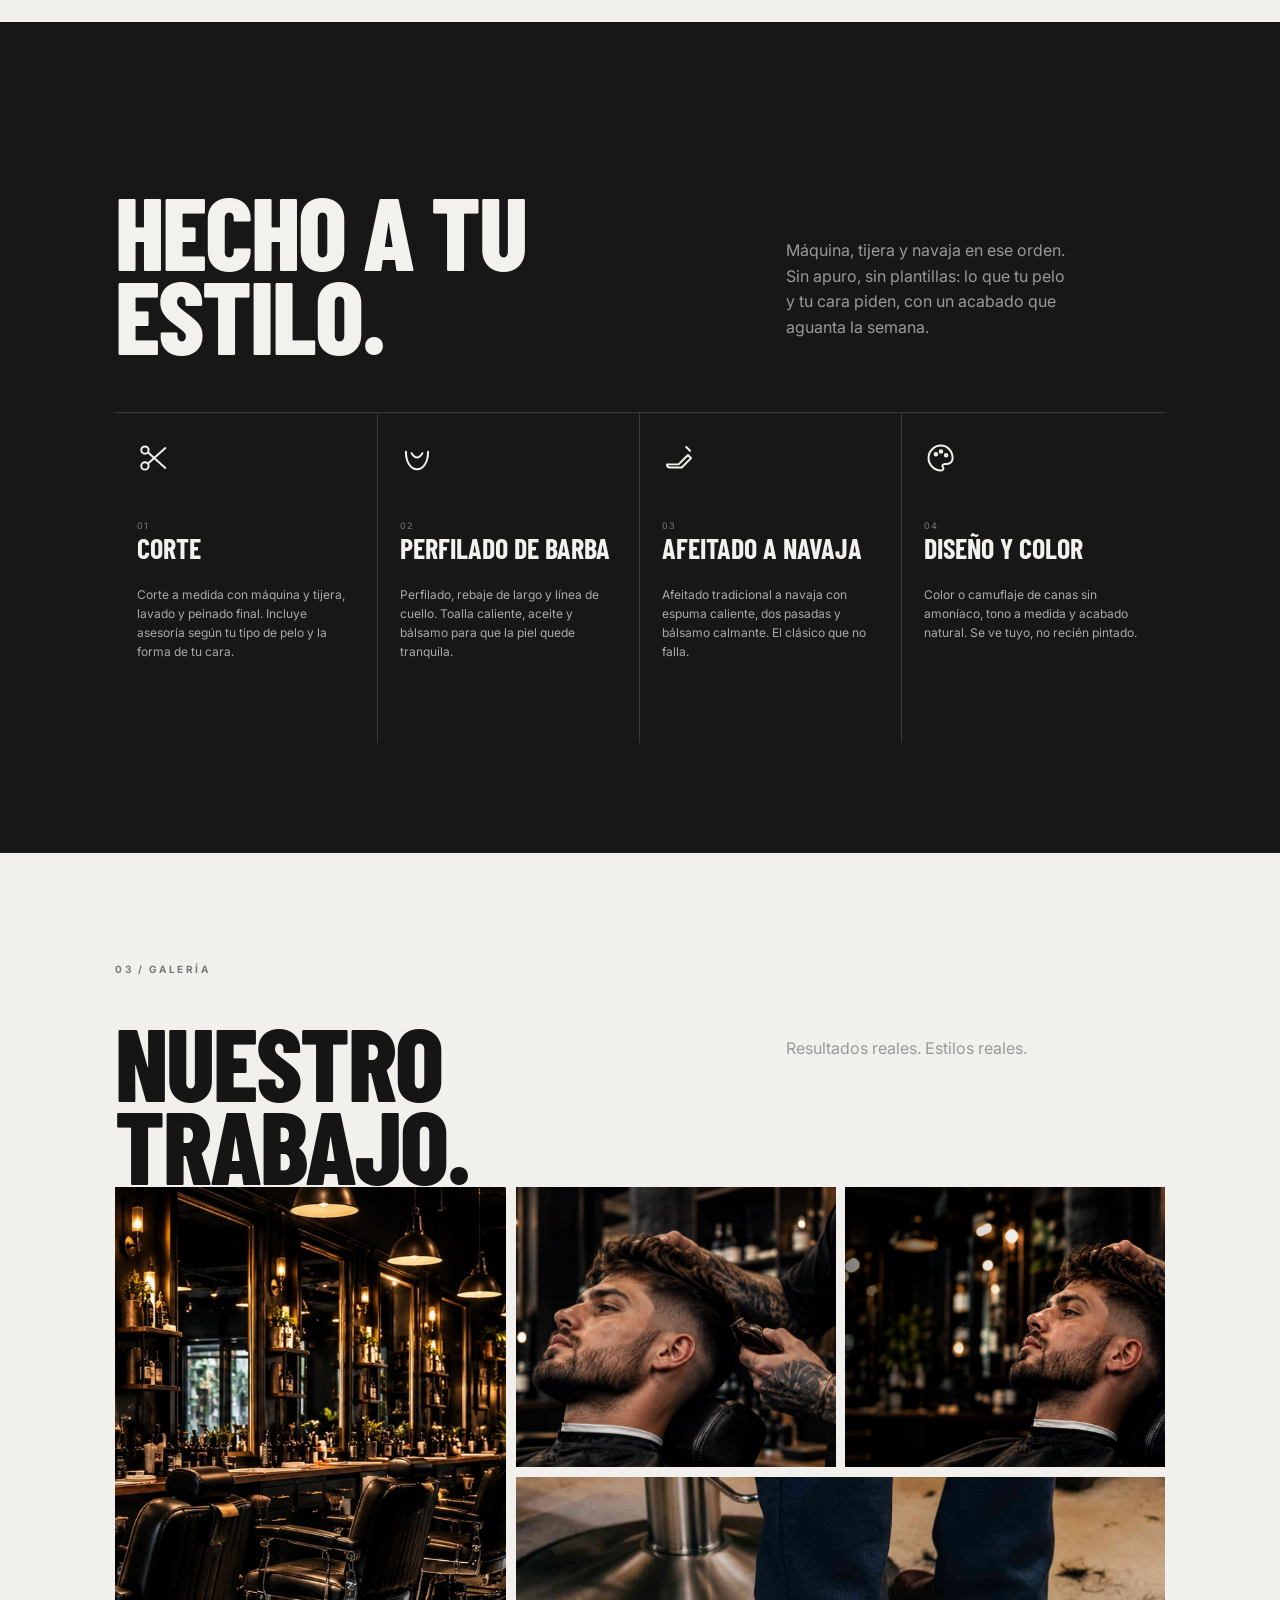
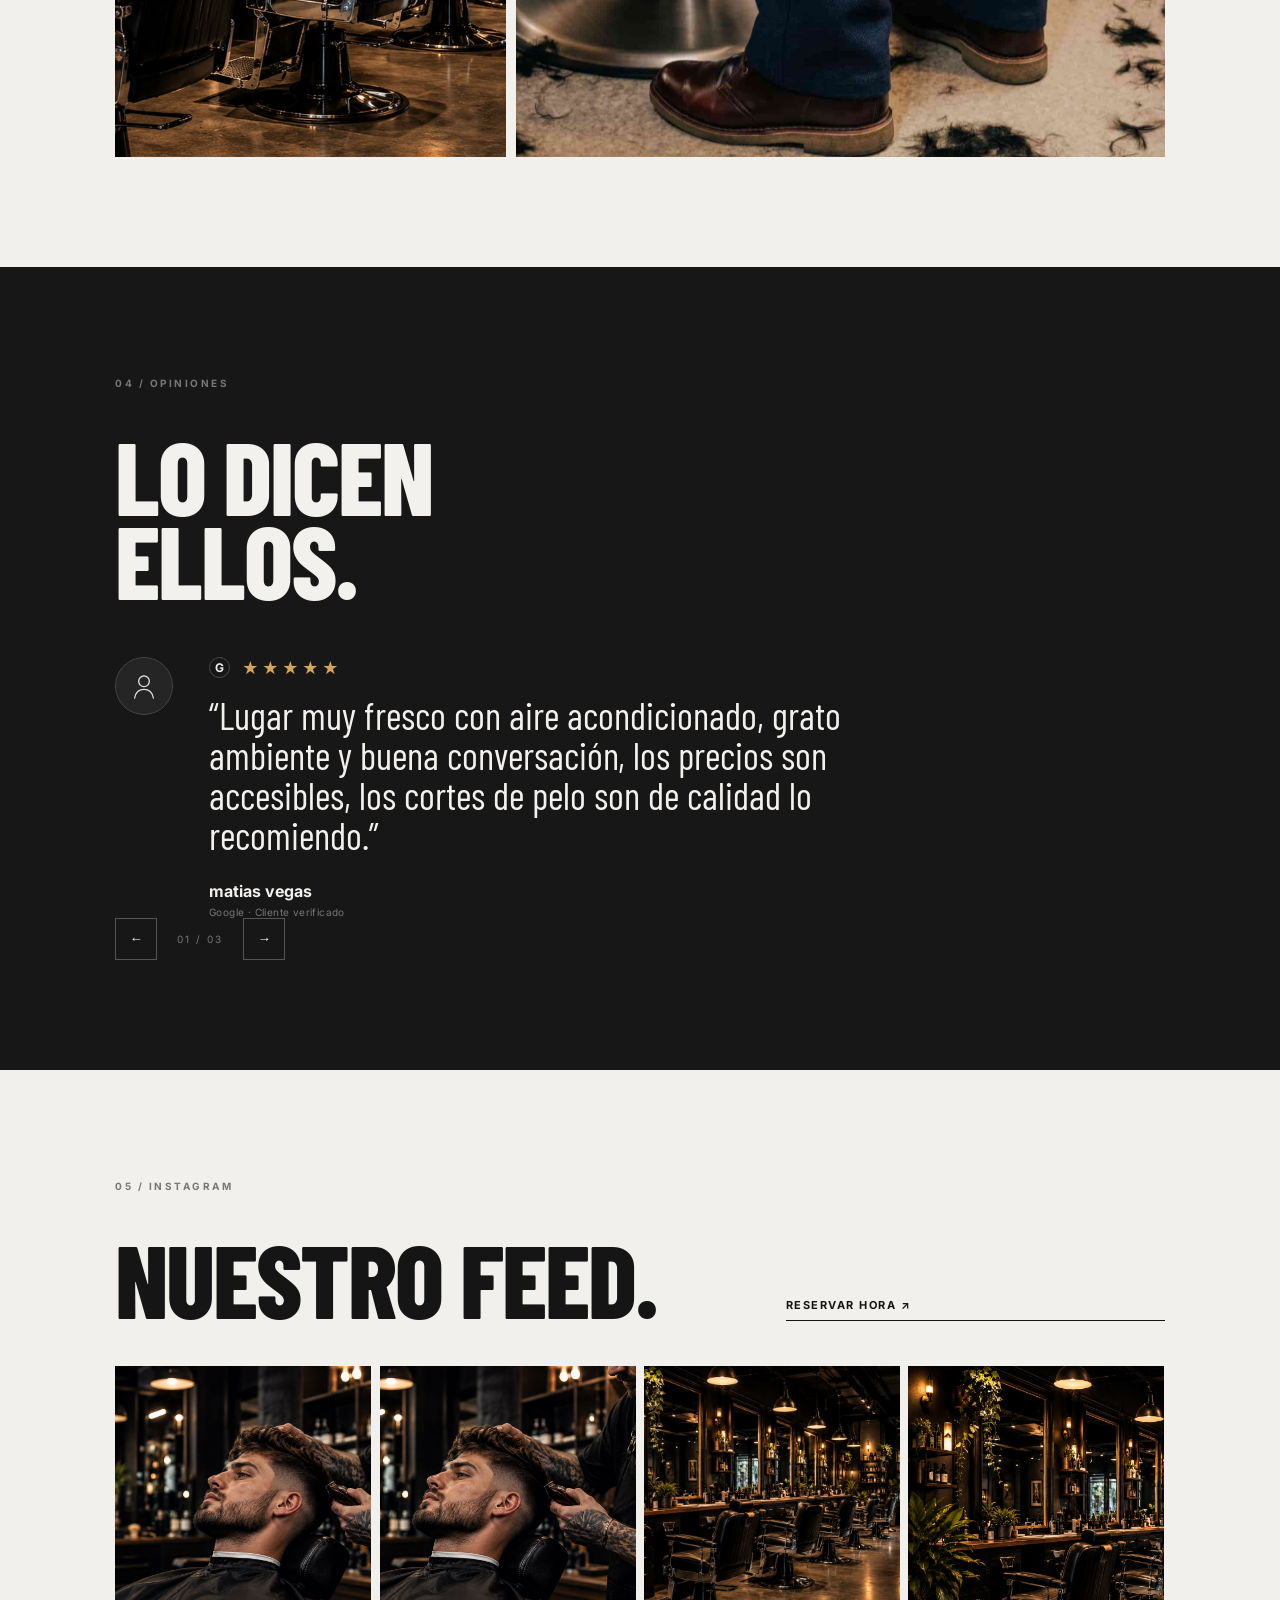
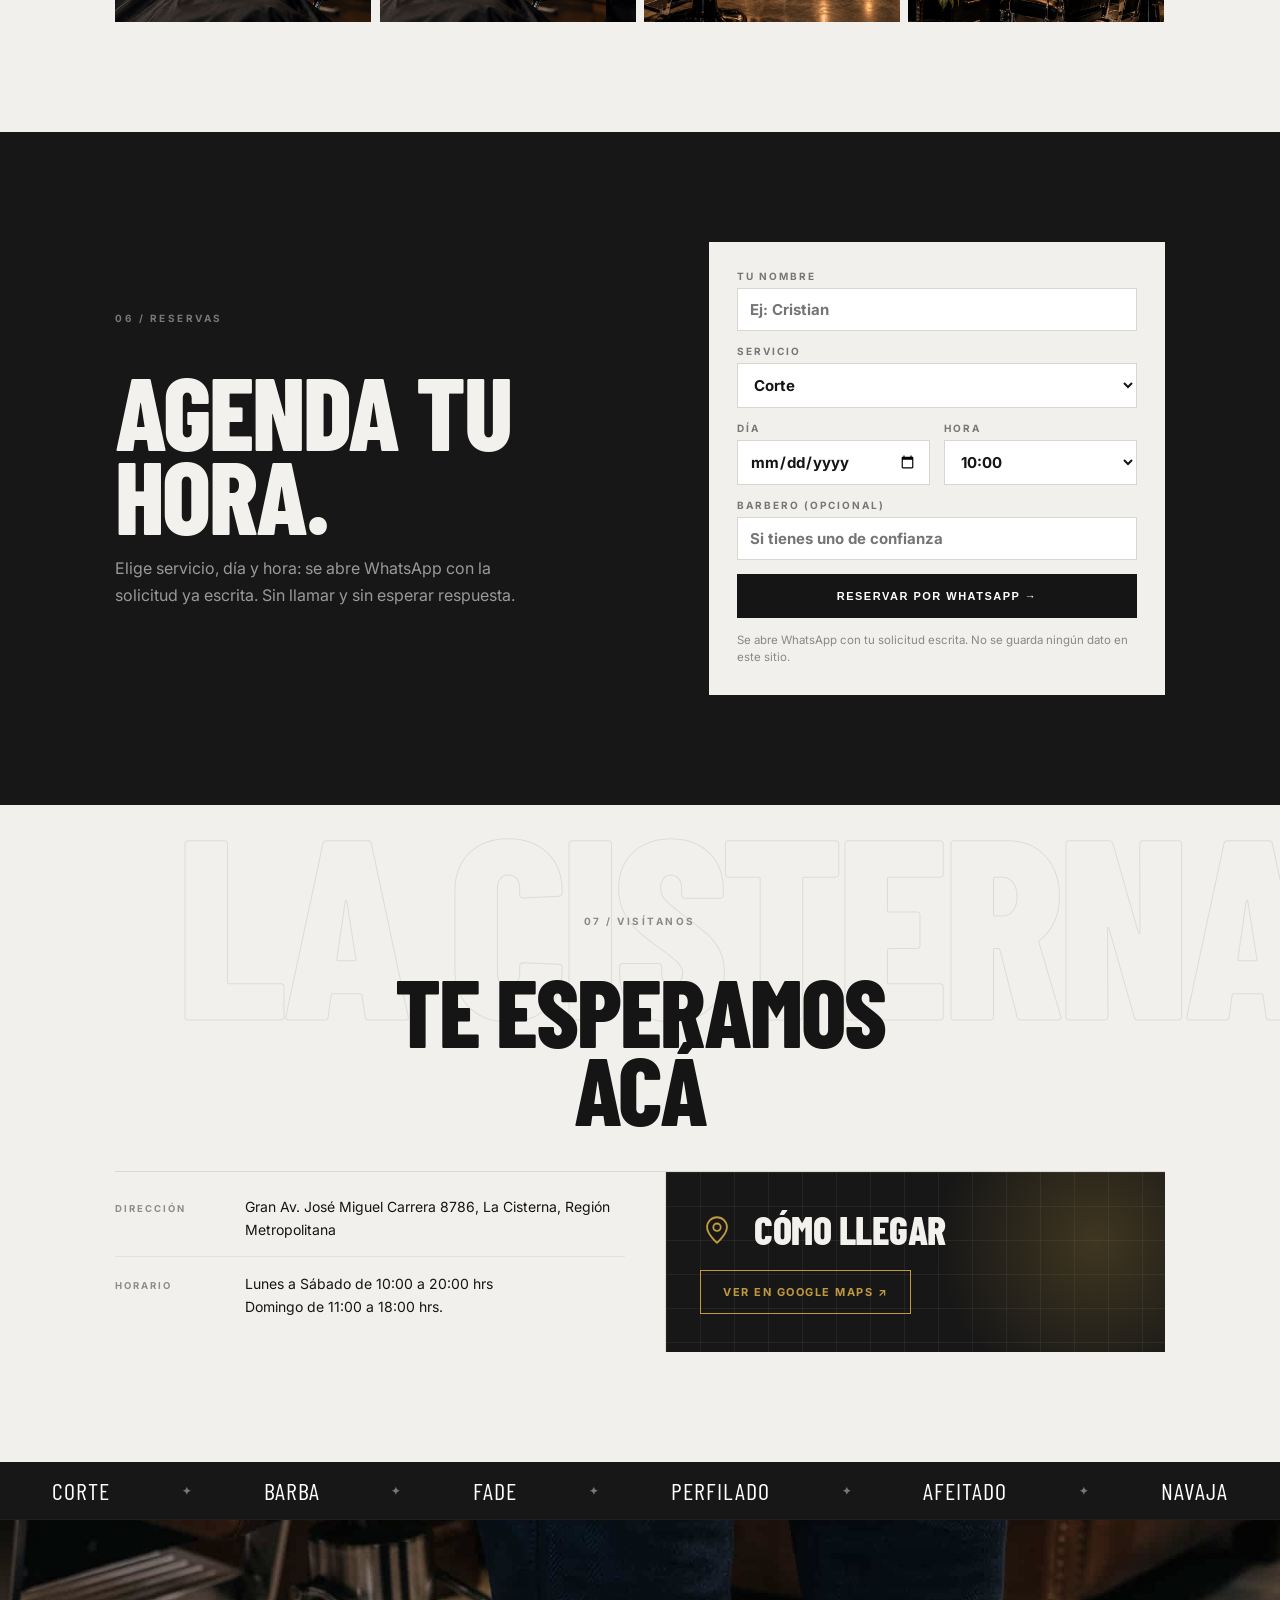
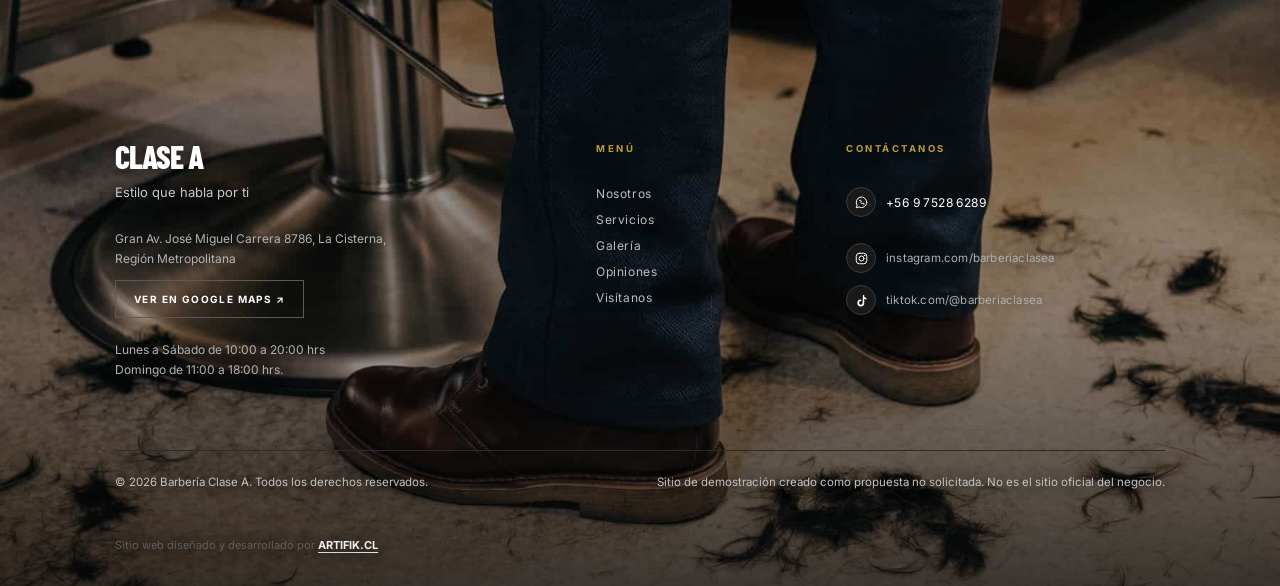
==== commit cfd49bd8: "Hero: ghost animado al scroll y cue centrado; nav Nosotros primero; CTA a opiniones con copy de expe" ====
--- a/sites/barberia-clase-a/index.html
+++ b/sites/barberia-clase-a/index.html
@@ -11,7 +11,7 @@
   <script>document.documentElement.className+=" js";</script>
   <link href="https://fonts.googleapis.com/css2?family=Barlow+Condensed:wght@400;500;600;700;800&family=Inter:wght@400;500;600;700&display=swap" rel="stylesheet">
   <style>
-*{box-sizing:border-box}html{scroll-behavior:smooth}body{margin:0;background:#f1f0ed;color:#151515;font-family:Inter,Arial,sans-serif}a{color:inherit;text-decoration:none}.site-header{height:78px;display:flex;align-items:center;justify-content:space-between;padding:0 5vw;background:#f1f0ed;position:sticky;top:0;z-index:20}.brand{font-family:"Barlow Condensed",sans-serif;font-weight:800;font-size:32px;letter-spacing:-1px}.brand span,.section-head span,.intro h2 span,.gallery-head span,.social-head span{font-style:normal}.nav{display:flex;gap:34px;font-size:12px;font-weight:600;text-transform:uppercase;letter-spacing:1px}.header-cta,.btn{font-size:11px;font-weight:700;letter-spacing:1.5px;padding:13px 20px}.header-cta{border:1px solid #151515}.menu-toggle{display:none;background:none;border:0;font-size:24px;cursor:pointer;line-height:1;padding:10px;color:inherit}.menu-icon{display:block}.hero{min-height:calc(100vh - 78px);position:relative;display:flex;align-items:center;overflow:hidden;background:#252525;color:#fff}.hero-media{position:absolute;inset:0;background:#111;overflow:hidden}.hero-media img{width:100%;height:100%;object-fit:cover;object-position:center;display:block}.hero-media:after{content:"RUSSOS";position:absolute;right:5vw;bottom:-7vw;font-family:"Barlow Condensed";font-size:27vw;font-weight:800;color:rgba(255,255,255,.035)}.hero-overlay{position:absolute;inset:0;background:linear-gradient(90deg,rgba(0,0,0,.82),rgba(0,0,0,.2))}.hero-content{position:relative;z-index:1;width:min(760px,90%);margin-left:10vw}.eyebrow,.section-kicker{font-size:10px;letter-spacing:2.5px;font-weight:700}.hero h1{font-family:"Barlow Condensed";font-size:clamp(70px,10vw,145px);line-height:.82;margin:20px 0;font-weight:800;letter-spacing:-3px}.hero h1 em,.contact h2 em{font-style:normal}.hero-copy{max-width:440px;line-height:1.7;color:#d1d1d1}.hero-actions{display:flex;gap:12px;margin-top:30px}.btn-light{background:#f1f0ed;color:#111}.btn-outline{border:1px solid #fff;color:#fff}.hero-scroll{position:absolute;bottom:25px;right:5vw;font-size:9px;letter-spacing:2px}.hero-scroll span{font-size:17px;margin-left:8px}.marquee{width:100%;overflow:hidden;background:#171717;color:#fff;padding:0}.marquee-track{display:flex;width:max-content;animation:marquee 18s linear infinite;will-change:transform}.marquee-group{width:100vw;min-width:100vw;display:flex;align-items:center;justify-content:space-around;gap:24px;padding:14px 28px;font-family:"Barlow Condensed";font-size:24px;letter-spacing:1px;white-space:nowrap}.marquee-group b{font-size:11px;color:#777}@keyframes marquee{to{transform:translateX(-100vw)}}.section{padding:110px 9vw}.section-kicker{margin-bottom:45px;color:#777}.intro-grid,.section-head,.gallery-head,.social-head{display:grid;grid-template-columns:1.2fr .8fr;gap:8vw}.intro h2,.section-head h2,.gallery-head h2,.social-head h2{font-family:"Barlow Condensed";font-size:clamp(55px,8vw,115px);line-height:.82;margin:0;font-weight:800;letter-spacing:-2px}.lead{font-size:24px;line-height:1.4;margin-top:0}.intro p:not(.lead){color:#666;line-height:1.8;max-width:520px}.text-link{display:inline-block;margin-top:28px;font-size:11px;font-weight:700;letter-spacing:1.5px;border-bottom:1px solid;padding-bottom:8px}.text-link span{font-size:18px;margin-left:8px}.dark{background:#171717;color:#f3f1ed}.dark .section-kicker{color:#777}.section-head{align-items:end;margin-bottom:55px}.section-head p,.gallery-head p{max-width:280px;line-height:1.6;color:#999}.service-grid{display:grid;grid-template-columns:repeat(4,1fr);border-top:1px solid #3a3a3a}.service-card{min-height:330px;padding:28px 22px;border-right:1px solid #3a3a3a;display:flex;flex-direction:column;position:relative;overflow:hidden;isolation:isolate;transition:transform .35s cubic-bezier(.2,.7,.2,1),background .35s ease,border-color .35s ease,box-shadow .35s ease}.service-card:last-child{border-right:0}.service-card.featured{background:#262626}.service-card>span{font-size:9px;color:#777;letter-spacing:1px;transition:transform .35s ease,color .35s ease}.service-card::before{content:"";position:absolute;inset:auto -30% -55% -30%;height:150px;background:radial-gradient(circle,rgba(213,165,90,.18),transparent 68%);transform:translateY(55px);opacity:0;transition:transform .45s ease,opacity .45s ease;pointer-events:none;z-index:-1}.service-card::after{content:"";position:absolute;top:0;left:-110%;width:55%;height:100%;background:linear-gradient(105deg,transparent 0 38%,rgba(255,255,255,.09) 48%,transparent 60%);transform:skewX(-18deg);transition:left .65s ease;pointer-events:none}.service-icon{font-size:35px;margin-bottom:45px;transform-origin:center;transition:transform .35s cubic-bezier(.2,.8,.2,1),filter .35s ease}.service-card h3{font-family:"Barlow Condensed";font-size:28px;margin:0 0 10px;transition:letter-spacing .35s ease}.service-card:hover{transform:translateY(-8px) scale(1.015);background:#222;border-color:#5a5a5a;box-shadow:0 20px 45px rgba(0,0,0,.28);z-index:3}.service-card:hover::before{transform:translateY(0);opacity:1}.service-card:hover::after{left:125%}.service-card:hover .service-icon{transform:scale(1.18) rotate(-4deg);filter:drop-shadow(0 0 10px rgba(255,255,255,.18))}.service-card:hover>span{transform:translateX(4px);color:#aaa}.service-card:hover strong{transform:translateX(4px)}.service-card:hover h3{letter-spacing:.4px;animation:serviceGlitch .34s steps(2,end) 1}@keyframes serviceGlitch{0%{transform:none;text-shadow:none}35%{transform:translateX(1px);text-shadow:-1px 0 rgba(213,165,90,.8)}65%{transform:translateX(-1px);text-shadow:1px 0 rgba(255,255,255,.55)}100%{transform:none;text-shadow:none}}.service-card p{font-size:12px;line-height:1.6;color:#aaa;min-height:45px}.service-card strong{margin-top:auto;font-family:"Barlow Condensed";font-size:22px;transition:transform .35s ease;color:#f3f1ed}.gallery-grid{display:grid;grid-template-columns:1.1fr .9fr .9fr;grid-template-rows:280px 280px;gap:10px}.gallery-item{background:#d4d1ca;overflow:hidden;margin:0}.gallery-item img{width:100%;height:100%;display:block;object-fit:cover}.gallery-item img{width:100%;height:100%;object-fit:cover;display:block;transition:transform .5s ease}.gallery-item:hover img{transform:scale(1.04)}.gallery-item.tall{grid-row:span 2}.gallery-item.wide{grid-column:2 / 4}.asset-note{font-size:11px;color:#888}.review-slider{position:relative;max-width:850px;min-height:240px}.review{display:none;grid-template-columns:70px 1fr;column-gap:24px;align-items:start}.review-main{min-width:0}.review-source{display:flex;align-items:center;gap:12px;margin-bottom:18px}.review.active{display:grid}.avatar{width:58px;height:58px;border-radius:50%;background:#252525;border:1px solid #444;display:grid;place-items:center}.avatar svg{width:32px;height:32px;stroke:#ddd;fill:none;stroke-width:2;stroke-linecap:round;stroke-linejoin:round}.avatar-1{box-shadow:inset 0 0 0 2px #303030}.avatar-2{box-shadow:inset 0 0 0 2px #363636}.avatar-3{box-shadow:inset 0 0 0 2px #2c2c2c}.avatar-4{box-shadow:inset 0 0 0 2px #404040}.avatar-5{box-shadow:inset 0 0 0 2px #333}.google-g{display:inline-grid;place-items:center;width:21px;height:21px;border:1px solid #4c4c4c;border-radius:50%;font:700 12px Inter;color:#eee}.stars{color:#d5a55a;letter-spacing:3px;margin:0}.review p{font-family:"Barlow Condensed";font-size:38px;line-height:1.05;max-width:760px;margin:0 0 25px}.review strong,.review small{display:block}.review small{color:#777;margin-top:5px;font-size:10px;letter-spacing:.4px}.slider-controls{display:flex;gap:20px;align-items:center}.slider-controls button{background:none;border:1px solid #555;color:#fff;width:42px;height:42px}.slider-count{font-size:10px;letter-spacing:2px;color:#777}.social-head{align-items:end;margin-bottom:45px}.social-grid{display:grid;grid-template-columns:repeat(4,1fr);gap:8px}.social-tile{aspect-ratio:1;background:#d1cec7;display:grid;place-items:center;color:#888;font-family:"Barlow Condensed";font-size:25px;overflow:hidden}.social-tile img{width:100%;height:100%;object-fit:cover;display:block}.contact{min-height:620px;background-color:#222;background-position:center;background-size:cover;position:relative;color:#fff;display:flex;align-items:center}.contact-overlay{position:absolute;z-index:1;inset:0;background:linear-gradient(90deg,rgba(0,0,0,.72),rgba(0,0,0,.2))}.contact-content{position:relative;z-index:2;margin-left:10vw}.contact h2{font-family:"Barlow Condensed";font-size:clamp(75px,11vw,160px);line-height:.8;margin:20px 0}.contact-content>p:not(.eyebrow){max-width:350px;line-height:1.6;color:#ccc;margin-bottom:30px}@media(max-width:800px){.marquee-group{font-size:20px;gap:14px;padding:12px 18px}.site-header{height:68px;padding:0 5vw;position:sticky}.nav{display:flex;position:absolute;top:68px;left:0;right:0;flex-direction:column;gap:0;background:#f1f0ed;border-top:1px solid #d8d6d1;box-shadow:0 18px 30px rgba(0,0,0,.12);padding:8px 5vw;opacity:0;visibility:hidden;transform:translateY(-8px);pointer-events:none;transition:opacity .22s ease,transform .22s ease,visibility .22s ease;z-index:30}.nav.open{opacity:1;visibility:visible;transform:translateY(0);pointer-events:auto}.nav a{padding:15px 0;border-bottom:1px solid #ddd9d2;font-size:12px}.nav a:last-child{border-bottom:0}.header-cta{display:none}.menu-toggle{display:block}.hero{min-height:calc(100vh - 68px)}.hero-content{margin-left:7vw;margin-top:38vh}.hero h1{font-size:72px}.hero-actions{gap:16px}.section{padding:75px 7vw}.intro-grid,.section-head,.gallery-head,.social-head{grid-template-columns:1fr;gap:30px}.service-grid{grid-template-columns:1fr 1fr}.service-card{border-bottom:1px solid #3a3a3a}.gallery-grid{grid-template-columns:1fr 1fr;grid-template-rows:220px 220px}.gallery-item.tall{grid-row:span 1}.gallery-item.wide{grid-column:1 / 3}.review{grid-template-columns:52px 1fr;column-gap:16px}.avatar{width:48px;height:48px}.avatar svg{width:26px;height:26px}.review p{font-size:30px}.social-grid{grid-template-columns:1fr 1fr}.footer{grid-template-columns:1fr 1fr}}@media(max-width:480px){.footer-credit{grid-column:1}.service-grid{grid-template-columns:1fr}.gallery-grid{grid-template-columns:1fr;grid-template-rows:220px}.gallery-item.wide{grid-column:auto}.social-grid{grid-template-columns:1fr 1fr}.footer{grid-template-columns:1fr}.hero h1{font-size:62px}}
+*{box-sizing:border-box}html{scroll-behavior:smooth}body{margin:0;background:#f1f0ed;color:#151515;font-family:Inter,Arial,sans-serif}a{color:inherit;text-decoration:none}.site-header{height:78px;display:flex;align-items:center;justify-content:space-between;padding:0 5vw;background:#f1f0ed;position:sticky;top:0;z-index:20}.brand{font-family:"Barlow Condensed",sans-serif;font-weight:800;font-size:32px;letter-spacing:-1px}.brand span,.section-head span,.intro h2 span,.gallery-head span,.social-head span{font-style:normal}.nav{display:flex;gap:34px;font-size:12px;font-weight:600;text-transform:uppercase;letter-spacing:1px}.header-cta,.btn{font-size:11px;font-weight:700;letter-spacing:1.5px;padding:13px 20px}.header-cta{border:1px solid #151515}.nav .nav-cta{display:none}.menu-toggle{display:none;background:none;border:0;font-size:24px;cursor:pointer;line-height:1;padding:10px;color:inherit}.menu-icon{display:block}.hero{min-height:calc(100vh - 78px);position:relative;display:flex;align-items:center;overflow:hidden;background:#252525;color:#fff}.hero-media{position:absolute;inset:0;background:#111;overflow:hidden}.hero-media img{width:100%;height:100%;object-fit:cover;object-position:center;display:block}.hero-media:after{content:"RUSSOS";position:absolute;right:5vw;bottom:-7vw;font-family:"Barlow Condensed";font-size:27vw;font-weight:800;color:rgba(255,255,255,.035)}.hero-overlay{position:absolute;inset:0;background:linear-gradient(90deg,rgba(0,0,0,.82),rgba(0,0,0,.2))}.hero-content{position:relative;z-index:1;width:min(760px,90%);margin-left:10vw}.eyebrow,.section-kicker{font-size:10px;letter-spacing:2.5px;font-weight:700}.hero h1{font-family:"Barlow Condensed";font-size:clamp(70px,10vw,145px);line-height:.82;margin:20px 0;font-weight:800;letter-spacing:-3px}.hero h1 em,.contact h2 em{font-style:normal}.hero-copy{max-width:440px;line-height:1.7;color:#d1d1d1}.hero-actions{display:flex;gap:12px;margin-top:30px}.btn-light{background:#f1f0ed;color:#111}.btn-outline{border:1px solid #fff;color:#fff}.hero-cue{position:absolute;left:50%;bottom:26px;z-index:6;transform:translateX(-50%);display:flex;flex-direction:column;align-items:center;gap:11px;color:#fff;text-transform:uppercase;font-size:9px;letter-spacing:3.4px;font-weight:700;pointer-events:none;transition:opacity .45s ease,transform .45s ease}.hero-cue.is-hidden{opacity:0;transform:translate(-50%,12px)}.hero-cue-track{position:relative;display:block;width:1px;height:56px;overflow:hidden;background:linear-gradient(to bottom,rgba(255,255,255,.62),rgba(255,255,255,.10))}.hero-cue-track i{position:absolute;left:0;top:-44px;width:1px;height:44px;background:linear-gradient(to bottom,rgba(224,181,88,0),#e0b558);animation:heroCue 1.7s cubic-bezier(.4,0,.2,1) infinite}.hero-cue-track:after{content:"";position:absolute;left:50%;bottom:0;width:7px;height:7px;border-right:2px solid #e0b558;border-bottom:2px solid #e0b558;transform:translateX(-50%) rotate(45deg)}@keyframes heroCue{0%{transform:translateY(0);opacity:0}16%{opacity:1}72%{opacity:1}100%{transform:translateY(100px);opacity:0}}@media(max-width:800px){.hero-cue{bottom:18px;font-size:8px;letter-spacing:3px}.hero-cue-track{height:44px}}@media(prefers-reduced-motion:reduce){.hero-cue-track i{animation:none;top:16px;height:22px;background:#c19a3e}}.marquee{width:100%;overflow:hidden;background:#171717;color:#fff;padding:0}.marquee-track{display:flex;width:max-content;animation:marquee 18s linear infinite;will-change:transform}.marquee-group{width:100vw;min-width:100vw;display:flex;align-items:center;justify-content:space-around;gap:24px;padding:14px 28px;font-family:"Barlow Condensed";font-size:24px;letter-spacing:1px;white-space:nowrap}.marquee-group b{font-size:11px;color:#777}@keyframes marquee{to{transform:translateX(-100vw)}}.section{padding:110px 9vw}.section-kicker{margin-bottom:45px;color:#777}.intro-grid,.section-head,.gallery-head,.social-head{display:grid;grid-template-columns:1.2fr .8fr;gap:8vw}.intro h2,.section-head h2,.gallery-head h2,.social-head h2{font-family:"Barlow Condensed";font-size:clamp(55px,8vw,115px);line-height:.82;margin:0;font-weight:800;letter-spacing:-2px}.lead{font-size:24px;line-height:1.4;margin-top:0}.intro p:not(.lead){color:#666;line-height:1.8;max-width:520px}.text-link{display:inline-block;margin-top:28px;font-size:11px;font-weight:700;letter-spacing:1.5px;border-bottom:1px solid;padding-bottom:8px}.text-link span{font-size:18px;margin-left:8px}.dark{background:#171717;color:#f3f1ed}.dark .section-kicker{color:#777}.section-head{align-items:end;margin-bottom:55px}.section-head p,.gallery-head p{max-width:280px;line-height:1.6;color:#999}.service-grid{display:grid;grid-template-columns:repeat(4,1fr);border-top:1px solid #3a3a3a}.service-card{min-height:330px;padding:28px 22px;border-right:1px solid #3a3a3a;display:flex;flex-direction:column;position:relative;overflow:hidden;isolation:isolate;transition:transform .35s cubic-bezier(.2,.7,.2,1),background .35s ease,border-color .35s ease,box-shadow .35s ease}.service-card:last-child{border-right:0}.service-card.featured{background:#262626}.service-card>span{font-size:9px;color:#777;letter-spacing:1px;transition:transform .35s ease,color .35s ease}.service-card::before{content:"";position:absolute;inset:auto -30% -55% -30%;height:150px;background:radial-gradient(circle,rgba(213,165,90,.18),transparent 68%);transform:translateY(55px);opacity:0;transition:transform .45s ease,opacity .45s ease;pointer-events:none;z-index:-1}.service-card::after{content:"";position:absolute;top:0;left:-110%;width:55%;height:100%;background:linear-gradient(105deg,transparent 0 38%,rgba(255,255,255,.09) 48%,transparent 60%);transform:skewX(-18deg);transition:left .65s ease;pointer-events:none}.service-icon{font-size:35px;margin-bottom:45px;transform-origin:center;transition:transform .35s cubic-bezier(.2,.8,.2,1),filter .35s ease}.service-card h3{font-family:"Barlow Condensed";font-size:28px;margin:0 0 10px;transition:letter-spacing .35s ease}.service-card:hover{transform:translateY(-8px) scale(1.015);background:#222;border-color:#5a5a5a;box-shadow:0 20px 45px rgba(0,0,0,.28);z-index:3}.service-card:hover::before{transform:translateY(0);opacity:1}.service-card:hover::after{left:125%}.service-card:hover .service-icon{transform:scale(1.18) rotate(-4deg);filter:drop-shadow(0 0 10px rgba(255,255,255,.18))}.service-card:hover>span{transform:translateX(4px);color:#aaa}.service-card:hover strong{transform:translateX(4px)}.service-card:hover h3{letter-spacing:.4px;animation:serviceGlitch .34s steps(2,end) 1}@keyframes serviceGlitch{0%{transform:none;text-shadow:none}35%{transform:translateX(1px);text-shadow:-1px 0 rgba(213,165,90,.8)}65%{transform:translateX(-1px);text-shadow:1px 0 rgba(255,255,255,.55)}100%{transform:none;text-shadow:none}}.service-card p{font-size:12px;line-height:1.6;color:#aaa;min-height:45px}.service-card strong{margin-top:auto;font-family:"Barlow Condensed";font-size:22px;transition:transform .35s ease;color:#f3f1ed}.gallery-grid{display:grid;grid-template-columns:1.1fr .9fr .9fr;grid-template-rows:280px 280px;gap:10px}.gallery-item{background:#d4d1ca;overflow:hidden;margin:0}.gallery-item img{width:100%;height:100%;display:block;object-fit:cover}.gallery-item img{width:100%;height:100%;object-fit:cover;display:block;transition:transform .5s ease}.gallery-item:hover img{transform:scale(1.04)}.gallery-item.tall{grid-row:span 2}.gallery-item.wide{grid-column:2 / 4}.asset-note{font-size:11px;color:#888}.review-slider{position:relative;max-width:850px;min-height:240px}.review{display:none;grid-template-columns:70px 1fr;column-gap:24px;align-items:start}.review-main{min-width:0}.review-source{display:flex;align-items:center;gap:12px;margin-bottom:18px}.review.active{display:grid}.avatar{width:58px;height:58px;border-radius:50%;background:#252525;border:1px solid #444;display:grid;place-items:center}.avatar svg{width:32px;height:32px;stroke:#ddd;fill:none;stroke-width:2;stroke-linecap:round;stroke-linejoin:round}.avatar-1{box-shadow:inset 0 0 0 2px #303030}.avatar-2{box-shadow:inset 0 0 0 2px #363636}.avatar-3{box-shadow:inset 0 0 0 2px #2c2c2c}.avatar-4{box-shadow:inset 0 0 0 2px #404040}.avatar-5{box-shadow:inset 0 0 0 2px #333}.google-g{display:inline-grid;place-items:center;width:21px;height:21px;border:1px solid #4c4c4c;border-radius:50%;font:700 12px Inter;color:#eee}.stars{color:#d5a55a;letter-spacing:3px;margin:0}.review p{font-family:"Barlow Condensed";font-size:38px;line-height:1.05;max-width:760px;margin:0 0 25px}.review strong,.review small{display:block}.review small{color:#777;margin-top:5px;font-size:10px;letter-spacing:.4px}.slider-controls{display:flex;gap:20px;align-items:center}.slider-controls button{background:none;border:1px solid #555;color:#fff;width:42px;height:42px}.slider-count{font-size:10px;letter-spacing:2px;color:#777}.social-head{align-items:end;margin-bottom:45px}.social-grid{display:grid;grid-template-columns:repeat(4,1fr);gap:8px}.social-tile{aspect-ratio:1;background:#d1cec7;display:grid;place-items:center;color:#888;font-family:"Barlow Condensed";font-size:25px;overflow:hidden}.social-tile img{width:100%;height:100%;object-fit:cover;display:block}.contact{min-height:620px;background-color:#222;background-position:center;background-size:cover;position:relative;color:#fff;display:flex;align-items:center}.contact-overlay{position:absolute;z-index:1;inset:0;background:linear-gradient(90deg,rgba(0,0,0,.72),rgba(0,0,0,.2))}.contact-content{position:relative;z-index:2;margin-left:10vw}.contact h2{font-family:"Barlow Condensed";font-size:clamp(75px,11vw,160px);line-height:.8;margin:20px 0}.contact-content>p:not(.eyebrow){max-width:350px;line-height:1.6;color:#ccc;margin-bottom:30px}@media(max-width:800px){.marquee-group{font-size:20px;gap:14px;padding:12px 18px}.site-header{height:68px;padding:0 5vw;position:sticky}.nav{display:flex;position:absolute;top:68px;left:0;right:0;flex-direction:column;gap:0;background:#f1f0ed;border-top:1px solid #d8d6d1;box-shadow:0 18px 30px rgba(0,0,0,.12);padding:8px 5vw;opacity:0;visibility:hidden;transform:translateY(-8px);pointer-events:none;transition:opacity .22s ease,transform .22s ease,visibility .22s ease;z-index:30}.nav.open{opacity:1;visibility:visible;transform:translateY(0);pointer-events:auto}.nav a{padding:15px 0;border-bottom:1px solid #ddd9d2;font-size:12px}.nav a:last-child{border-bottom:0}.nav .nav-cta{display:block;margin:14px 0 6px;padding:15px;background:#151515;color:#fff;text-align:center;border:0;font-weight:700;letter-spacing:2px}.header-cta{display:none}.menu-toggle{display:block}.hero{min-height:calc(100vh - 68px)}.hero-content{margin-left:7vw;margin-top:38vh}.hero h1{font-size:72px}.hero-actions{gap:16px}.section{padding:75px 7vw}.intro-grid,.section-head,.gallery-head,.social-head{grid-template-columns:1fr;gap:30px}.service-grid{grid-template-columns:1fr 1fr}.service-card{border-bottom:1px solid #3a3a3a}.gallery-grid{grid-template-columns:1fr 1fr;grid-template-rows:220px 220px}.gallery-item.tall{grid-row:span 1}.gallery-item.wide{grid-column:1 / 3}.review{grid-template-columns:52px 1fr;column-gap:16px}.avatar{width:48px;height:48px}.avatar svg{width:26px;height:26px}.review p{font-size:30px}.social-grid{grid-template-columns:1fr 1fr}.footer{grid-template-columns:1fr 1fr}}@media(max-width:480px){.footer-credit{grid-column:1}.service-grid{grid-template-columns:1fr}.gallery-grid{grid-template-columns:1fr;grid-template-rows:220px}.gallery-item.wide{grid-column:auto}.social-grid{grid-template-columns:1fr 1fr}.footer{grid-template-columns:1fr}.hero h1{font-size:62px}}
 
 .contact-bg{position:absolute;inset:0;overflow:hidden;z-index:0}.contact-bg img{width:100%;height:100%;object-fit:cover;display:block}/* .contact-bg:after{content:"";position:absolute;inset:0;background:linear-gradient(90deg,rgba(0,0,0,.72),rgba(0,0,0,.2))} */
 /* --- Reserva por WhatsApp (plan completo) --- */
@@ -40,8 +40,9 @@
 /* Banda parallax */
 .px{position:relative;height:84vh;min-height:560px;display:flex;align-items:center;overflow:hidden;background:#0e0e0e;color:#fff}
 .px-media{position:absolute;inset:-26% 0;background-size:cover;background-position:center 40%;background-color:#1a1a1a;transform:translate3d(0,var(--py,0px),0) scale(var(--ps,1.34));will-change:transform}
+.hero-ghost{z-index:1;right:-2vw;bottom:-1vw;font-size:19vw;transform:translate3d(var(--gx,0),0,0);color:transparent;-webkit-text-stroke:1px rgba(255,255,255,.22);will-change:transform}
 .px-veil{position:absolute;inset:0;background:linear-gradient(90deg,rgba(8,8,8,.88),rgba(8,8,8,.22) 72%),linear-gradient(0deg,rgba(8,8,8,.78),transparent 48%)}
-.px-ghost{position:absolute;right:-3vw;bottom:-5vw;z-index:1;font-family:"Barlow Condensed";font-weight:800;font-size:23vw;line-height:.72;letter-spacing:-.8vw;white-space:nowrap;color:transparent;-webkit-text-stroke:1px rgba(255,255,255,.13);pointer-events:none;transform:translate3d(var(--gx,0px),0,0);will-change:transform}
+.px-ghost{position:absolute;right:-3vw;bottom:-1vw;z-index:1;font-family:"Barlow Condensed";font-weight:800;font-size:23vw;line-height:.72;letter-spacing:-.8vw;white-space:nowrap;color:transparent;-webkit-text-stroke:1px rgba(255,255,255,.13);pointer-events:none;transform:translate3d(var(--gx,0px),0,0);will-change:transform}
 .px-copy{position:relative;z-index:2;margin-left:10vw;width:min(600px,84%);transform:translate3d(0,var(--cy,0px),0);opacity:var(--co,1);will-change:transform,opacity}
 .px-copy .eyebrow{color:#c19a3e;letter-spacing:3px}
 .px-copy h2{font-family:"Barlow Condensed";font-size:clamp(52px,7.6vw,112px);line-height:.84;margin:18px 0 0;font-weight:800;letter-spacing:-2px}
@@ -52,9 +53,9 @@
 /* Visítanos */
 .visit-ghost{position:absolute;right:-2vw;top:6vh;z-index:0;font-family:"Barlow Condensed";font-weight:800;font-size:20vw;line-height:.8;letter-spacing:-.6vw;white-space:nowrap;text-transform:uppercase;color:transparent;-webkit-text-stroke:1px rgba(21,21,21,.09);pointer-events:none;transform:translate3d(0,var(--vg,0px),0);will-change:transform}
 .visit{position:relative;overflow:hidden;background:#f1f0ed;padding:110px 9vw}
-.visit .section-kicker{color:#8a8a8a}
-.visit-head{display:grid;grid-template-columns:1.2fr .8fr;gap:8vw;align-items:end;margin:18px 0 46px}
-.visit-head h2{font-family:"Barlow Condensed";font-size:clamp(52px,7.4vw,104px);line-height:.82;margin:0;font-weight:800;letter-spacing:-2px}
+.visit .section-kicker{color:#8a8a8a;text-align:center}
+.visit-head{display:block;text-align:center;margin:20px 0 44px}
+.visit-head h2{font-family:"Barlow Condensed";font-size:clamp(52px,7.4vw,104px);line-height:.82;margin:0 auto;font-weight:800;letter-spacing:-2px}
 .visit-head h2 span{font-style:normal}
 .visit-head p{max-width:280px;line-height:1.6;color:#777;margin:0}
 .visit-grid{display:grid;grid-template-columns:1.05fr .95fr;border-top:1px solid #dcd9d3}
@@ -64,27 +65,29 @@
 .visit-row .k{font-size:9.5px;letter-spacing:2px;font-weight:700;color:#8d8d8d;text-transform:uppercase}
 .visit-row .v{font-size:14px;line-height:1.65}
 .visit-row .v a{border-bottom:1px solid #c19a3e;padding-bottom:2px}
-.visit-map{position:relative;display:flex;flex-direction:column;justify-content:space-between;gap:26px;padding:38px 34px;background:#171717;color:#f3f1ed;overflow:hidden;transition:background .4s ease}
+.visit-map{position:relative;display:grid;grid-template-columns:auto 1fr;align-content:center;gap:20px 20px;padding:38px 34px;background:#171717;color:#f3f1ed;overflow:hidden;transition:background .4s ease}
 .visit-map:before{content:"";position:absolute;inset:0;background-image:linear-gradient(rgba(255,255,255,.055) 1px,transparent 1px),linear-gradient(90deg,rgba(255,255,255,.055) 1px,transparent 1px);background-size:34px 34px}
 .visit-map:after{content:"";position:absolute;width:360px;height:360px;right:-110px;top:-110px;background:radial-gradient(circle,rgba(193,154,62,.24),transparent 62%)}
 .visit-map>*{position:relative;z-index:1}
-.visit-pin{width:42px;height:42px;color:#c19a3e}
-.visit-map h3{font-family:"Barlow Condensed";font-size:clamp(32px,3.4vw,46px);line-height:.92;margin:0 0 12px;font-weight:800;letter-spacing:-.5px}
+.visit-pin{grid-column:1;grid-row:1;align-self:center;width:34px;height:34px;color:#c19a3e}
+.visit-map h3{grid-column:2;grid-row:1;align-self:center;font-family:"Barlow Condensed";font-size:clamp(30px,3.1vw,42px);line-height:1;margin:0;font-weight:800;letter-spacing:-.5px;white-space:nowrap}
+.visit-map .btn{grid-column:1/-1;grid-row:2;justify-self:start}
 .visit-map p{margin:0;color:#a6a6a6;line-height:1.6;font-size:13px;max-width:290px}
 .visit-map .btn{align-self:flex-start;border:1px solid #c19a3e;color:#c19a3e;padding:14px 22px}
 .visit-map:hover{background:#1e1e1e}
 .visit-map:hover .btn{background:#c19a3e;color:#151515}
-@media(max-width:800px){.visit{padding:70px 6vw}.visit-head{grid-template-columns:1fr;gap:22px;margin-bottom:32px}.visit-grid{grid-template-columns:1fr}.visit-card{border-right:0;border-bottom:1px solid #dcd9d3;padding:6px 0 12px}.visit-row{grid-template-columns:92px 1fr;gap:14px}.visit-map{padding:30px 24px;min-height:330px;margin-top:18px}}
+@media(max-width:800px){.visit{padding:70px 6vw}.visit-head{grid-template-columns:1fr;gap:22px;margin-bottom:32px}.visit-grid{grid-template-columns:1fr}.visit-card{border-right:0;border-bottom:1px solid #dcd9d3;padding:6px 0 12px}.visit-row{grid-template-columns:92px 1fr;gap:14px}.visit-map{padding:28px 22px;min-height:0;margin-top:20px}}
 /* Footer rico */
 .footer{background:#111;color:#eee;padding:70px 9vw 30px;display:grid;grid-template-columns:1.5fr .9fr 1fr;gap:48px}
-.footer{position:relative;overflow:hidden;background:#0d0d0d;color:#eee;padding:86px 9vw 34px;display:grid;grid-template-columns:1.5fr .7fr 1.1fr;gap:46px;border-top:1px solid #1f1f1f}
+.footer{position:relative;overflow:hidden;background:#0d0d0d;color:#eee;padding:220px 9vw 34px;display:grid;grid-template-columns:1.5fr .7fr 1.1fr;gap:46px;border-top:1px solid #1f1f1f}
 .footer-bg{position:absolute;inset:0;z-index:0}
 .footer-bg img{width:100%;height:100%;object-fit:cover;object-position:center 30%;display:block;filter:grayscale(.15)}
-.footer-veil{position:absolute;inset:0;z-index:1;background:linear-gradient(180deg,rgba(6,6,6,.9),rgba(6,6,6,.96)),radial-gradient(120% 90% at 12% 0%,rgba(0,0,0,.6),transparent 60%)}
+.footer-veil{position:absolute;inset:0;z-index:1;background:linear-gradient(180deg,rgba(8,8,8,.30) 0%,rgba(8,8,8,.30) 58%,rgba(8,8,8,.72) 100%)}
 .footer>.footer-brand,.footer>.footer-nav,.footer>.footer-social,.footer>.footer-credit,.footer>.footer-bottom{position:relative;z-index:2}
 .footer-brand,.footer-nav,.footer-social{display:flex;flex-direction:column}
 .footer strong{font-size:10px;letter-spacing:2px}
-.footer p{color:#b3b3b3;font-size:12px;line-height:1.8;margin:0}
+.footer p{color:#b3b3b3;font-size:12px;line-height:1.8;margin:0;text-shadow:0 1px 14px rgba(0,0,0,.65)}
+.footer a,.footer span{text-shadow:0 1px 14px rgba(0,0,0,.65)}
 .footer p.footer-logo{font-family:"Barlow Condensed";font-size:32px;font-weight:800;letter-spacing:-1px;margin:0 0 10px;line-height:1;color:#fff}
 .footer p.footer-tag{color:#c9c9c9;font-size:13px;line-height:1.6;max-width:280px;margin:0 0 26px}
 .footer-block{margin:0 0 22px}
@@ -106,14 +109,14 @@
 .fs-icon svg{width:15px;height:15px}
 .fs-url{font-size:11.5px;letter-spacing:.2px;color:#aeaeae;overflow-wrap:anywhere}
 .fs-link:hover .fs-url{color:#e8e8e8}
-.footer-credit{grid-column:1/-1;display:flex;flex-wrap:wrap;gap:8px 26px;justify-content:space-between;border-top:1px solid #242424;margin-top:14px;padding-top:22px;color:#777;font-size:11px;line-height:1.6}
+.footer-credit{grid-column:1/-1;display:flex;flex-wrap:wrap;gap:8px 26px;justify-content:space-between;border-top:1px solid #2b2b2b;margin-top:14px;padding-top:22px;color:#c2c2c2;font-size:11.5px;line-height:1.6}
 .footer-credit a{color:#eee;font-weight:700;text-decoration:underline;text-underline-offset:3px}
 .footer-bottom{grid-column:1/-1;display:flex;flex-wrap:wrap;gap:8px 20px;justify-content:space-between;color:#5f5f5f;font-size:11px}
 .footer-bottom a{color:#eee;font-weight:700;text-decoration:underline;text-underline-offset:3px}
 
 
 @media(max-width:900px){.footer{grid-template-columns:1fr 1fr;gap:36px 30px}.footer-credit,.footer-bottom{grid-column:1/-1}}
-@media(max-width:560px){.footer{grid-template-columns:1fr;padding:56px 6vw 26px}}
+@media(max-width:560px){.footer{grid-template-columns:1fr;padding:150px 6vw 86px 26px}}
 /* Reveals al hacer scroll */
 html.js [data-rv]{opacity:0;transform:translate3d(0,26px,0);transition:opacity .85s cubic-bezier(.16,.7,.2,1),transform .85s cubic-bezier(.16,.7,.2,1);transition-delay:var(--rv-d,0ms);will-change:transform,opacity}
 html.js [data-rv].rv-in{opacity:1;transform:translate3d(0,0,0)}
@@ -130,11 +133,12 @@
   <header class="site-header">
     <a class="brand" href="#inicio">CLASE A</a>
     <nav class="nav" id="primary-nav" aria-label="Principal">
+      <a href="#nosotros">Nosotros</a>
       <a href="#servicios">Servicios</a>
-      <a href="#nosotros">Nosotros</a>
       <a href="#galeria">Galería</a>
       <a href="#opiniones">Opiniones</a>
       <a href="#visitanos">Visítanos</a>
+      <a class="nav-cta" href="#reserva">RESERVAR</a>
     </nav>
     <a class="header-cta" href="#reserva">RESERVAR</a>
     <button class="menu-toggle" type="button" aria-label="Abrir menú" aria-expanded="false" aria-controls="primary-nav"><span class="menu-icon" aria-hidden="true">☰</span></button>
@@ -153,7 +157,8 @@
           <a class="btn btn-outline" href="#reserva">RESERVAR HORA</a>
         </div>
       </div>
-      <div class="hero-scroll">SCROLL <span>↓</span></div>
+      <div class="px-ghost hero-ghost" aria-hidden="true">CLASE A</div>
+      <div class="hero-cue" aria-hidden="true"><span>SCROLL</span><i class="hero-cue-track"><i></i></i></div>
     </section>
 
     
@@ -171,7 +176,8 @@
         <div>
           <p class="lead">Es tu momento. Un espacio para desconectar, conversar y salir con un estilo que se sienta tuyo.</p>
           <p>Cortes clásicos y modernos, fades limpios y un trato directo.</p>
-          <a class="text-link" href="#contacto">CONÓCENOS <span>↗</span></a>
+          <p>Para nosotros, la experiencia de nuestros clientes es la prioridad: cada visita es una experiencia única que empieza en la puerta y termina con ganas de volver.</p>
+          <a class="text-link" href="#opiniones">VER RESEÑAS DE CLIENTES <span>↗</span></a>
         </div>
       </div>
     </section>
@@ -181,7 +187,7 @@
       <div class="section-kicker">02 / SERVICIOS</div>
       <div class="section-head">
         <h2>HECHO A TU <span>ESTILO.</span></h2>
-        <p>Elige tu servicio. Nosotros ponemos la técnica.</p>
+        <p>Máquina, tijera y navaja en ese orden. Sin apuro, sin plantillas: lo que tu pelo y tu cara piden, con un acabado que aguanta la semana.</p>
       </div>
       <div class="service-grid">
         <article class="service-card"><div class="service-icon"><svg viewBox="0 0 24 24" width="34" height="34" fill="none" stroke="currentColor" stroke-width="1.4" stroke-linecap="round" stroke-linejoin="round" aria-hidden="true"><circle cx="5.6" cy="6.4" r="2.6"/><circle cx="5.6" cy="17.6" r="2.6"/><path d="M7.8 8.2 20 19M7.8 15.8 20 5"/></svg></div><span>01</span><h3>CORTE</h3><p>Corte a medida con máquina y tijera, lavado y peinado final. Incluye asesoría según tu tipo de pelo y la forma de tu cara.</p></article>
@@ -202,18 +208,6 @@
       </div>
     </section>
 
-
-    <section class="px" aria-label="Nuestro oficio">
-      <div class="px-media" aria-hidden="true" style="background-image:url('/sites/barberia-clase-a/assets/grooming-close.jpg')"></div>
-      <div class="px-veil"></div>
-      <div class="px-ghost" aria-hidden="true">CLASE A</div>
-      <div class="px-copy">
-        <p class="eyebrow">EL OFICIO</p>
-        <h2>PRECISIÓN<br><em>Y CARÁCTER.</em></h2>
-        <p class="px-text">Máquina, tijera y navaja en ese orden. Sin apuro, sin plantillas: lo que tu pelo y tu cara piden, con un acabado que aguanta la semana.</p>
-        <a class="btn btn-light" href="#reserva">RESERVAR HORA</a>
-      </div>
-    </section>
 
     
     <section class="reviews section dark" id="opiniones">
@@ -283,23 +277,26 @@
     <section class="visit" id="visitanos">
       <div class="visit-ghost" aria-hidden="true">La Cisterna</div>
       <div class="section-kicker">07 / VISÍTANOS</div>
-      <div class="visit-head"><h2>¿TE ESPERAMOS<br><span>ACÁ?</span></h2><p>A pasos del centro de La Cisterna.</p></div>
+      <div class="visit-head"><h2>TE ESPERAMOS<br><span>ACÁ</span></h2></div>
       <div class="visit-grid">
         <div class="visit-card">
-          <div class="visit-row"><span class="k">Dirección</span><span class="v">Gran Av. José Miguel Carrera 8786, 7980679 La Cisterna, Región Metropolitana</span></div>
+          <div class="visit-row"><span class="k">Dirección</span><span class="v">Gran Av. José Miguel Carrera 8786, La Cisterna, Región Metropolitana</span></div>
           <div class="visit-row"><span class="k">Horario</span><span class="v">Lunes a Sábado de 10:00 a 20:00 hrs<br>Domingo de 11:00 a 18:00 hrs.</span></div>
         </div>
         <a class="visit-map" href="https://www.google.com/maps/place/Barberia+clase+A/data=!4m7!3m6!1s0x9662db9c982a6f2f:0x1cf4ca5bd462d386!8m2!3d-33.5367251!4d-70.6639691!16s%2Fg%2F11g_vcmc6g!19sChIJL28qmJzbYpYRhtNi1FvK9Bw?authuser=0&amp;hl=es&amp;g_ep=EgoyMDI2MDkwOS4wIJJjKgBIAVAD&amp;rclk=1" target="_blank" rel="noopener" aria-label="Ver ubicación en Google Maps">
           <svg class="visit-pin" viewBox="0 0 24 24" aria-hidden="true" fill="none" stroke="currentColor" stroke-width="1.3" stroke-linecap="round" stroke-linejoin="round"><path d="M12 21s7-6.1 7-11a7 7 0 1 0-14 0c0 4.9 7 11 7 11z"/><circle cx="12" cy="10" r="2.6"/></svg>
-          <div>
-            <h3>CÓMO<br>LLEGAR</h3>
-          </div>
+          <h3>CÓMO LLEGAR</h3>
           <span class="btn">VER EN GOOGLE MAPS ↗</span>
         </a>
       </div>
     </section>
 
-    
+    <section class="marquee" aria-label="Servicios destacados">
+      <div class="marquee-track">
+        <div class="marquee-group"><span>CORTE</span><b>✦</b><span>BARBA</span><b>✦</b><span>FADE</span><b>✦</b><span>PERFILADO</span><b>✦</b><span>AFEITADO</span><b>✦</b><span>NAVAJA</span></div>
+        <div class="marquee-group" aria-hidden="true"><span>CORTE</span><b>✦</b><span>BARBA</span><b>✦</b><span>FADE</span><b>✦</b><span>PERFILADO</span><b>✦</b><span>AFEITADO</span><b>✦</b><span>NAVAJA</span></div>
+      </div>
+    </section>
   </main>
 
   <footer class="footer">
@@ -309,7 +306,7 @@
       <p class="footer-logo">CLASE A</p>
       <p class="footer-tag">Estilo que habla por ti</p>
       <div class="footer-block">
-        <p class="footer-line">Gran Av. José Miguel Carrera 8786, 7980679 La Cisterna, Región Metropolitana</p>
+        <p class="footer-line">Gran Av. José Miguel Carrera 8786, La Cisterna, Región Metropolitana</p>
         <a class="footer-map" href="https://www.google.com/maps/place/Barberia+clase+A/data=!4m7!3m6!1s0x9662db9c982a6f2f:0x1cf4ca5bd462d386!8m2!3d-33.5367251!4d-70.6639691!16s%2Fg%2F11g_vcmc6g!19sChIJL28qmJzbYpYRhtNi1FvK9Bw?authuser=0&amp;hl=es&amp;g_ep=EgoyMDI2MDkwOS4wIJJjKgBIAVAD&amp;rclk=1" target="_blank" rel="noopener">Ver en Google Maps ↗</a>
       </div>
       <div class="footer-block">
@@ -318,8 +315,8 @@
     </div>
     <nav class="footer-nav" aria-label="Menú del sitio">
       <p class="footer-title">Menú</p>
+      <a href="#nosotros">Nosotros</a>
       <a href="#servicios">Servicios</a>
-      <a href="#nosotros">Nosotros</a>
       <a href="#galeria">Galería</a>
       <a href="#opiniones">Opiniones</a>
       <a href="#visitanos">Visítanos</a>
@@ -332,15 +329,13 @@
       </a>
       <a class="fs-link" href="https://www.instagram.com/barberiaclasea/" target="_blank" rel="noopener"><span class="fs-icon" aria-hidden="true"><svg viewBox="0 0 24 24" fill="none" stroke="currentColor" stroke-width="1.6" stroke-linecap="round" stroke-linejoin="round"><rect x="3.6" y="3.6" width="16.8" height="16.8" rx="5"/><circle cx="12" cy="12" r="4"/><circle cx="17" cy="7" r="1.1" fill="currentColor" stroke="none"/></svg></span><span class="fs-url">instagram.com/barberiaclasea</span></a>
         <a class="fs-link" href="https://www.tiktok.com/@barberiaclasea" target="_blank" rel="noopener"><span class="fs-icon" aria-hidden="true"><svg viewBox="0 0 24 24" fill="currentColor" stroke="none" stroke-linecap="round" stroke-linejoin="round"><path d="M14.4 3.2h2v3.3a5.6 5.6 0 0 0 3.4 1.4v2.4a7.9 7.9 0 0 1-3.4-1v6.6a5.5 5.5 0 1 1-5.5-5.5c.3 0 .5 0 .8.1v2.6a2.9 2.9 0 1 0 2.1 2.8z"/></svg></span><span class="fs-url">tiktok.com/@barberiaclasea</span></a>
-        <a class="fs-link" href="https://wa.me/56975286289" target="_blank" rel="noopener"><span class="fs-icon" aria-hidden="true"><svg viewBox="0 0 24 24" fill="none" stroke="currentColor" stroke-width="1.6" stroke-linecap="round" stroke-linejoin="round"><path d="M20.4 11.7a8.4 8.4 0 0 1-12.5 7.4L3.6 20.4l1.4-4.2a8.4 8.4 0 1 1 15.4-4.5z"/><path d="M9 8.6c.2-.5.4-.5.6-.5h.5c.2 0 .4 0 .6.4l.7 1.6c.1.3 0 .5-.1.6l-.5.6c-.1.2-.2.4 0 .6.4.7 1.1 1.4 1.9 1.8.3.1.4.1.6-.1l.5-.6c.2-.2.4-.2.6-.1l1.5.8c.3.1.4.3.4.5 0 .4-.2 1.2-.8 1.6"/></svg></span><span class="fs-url">wa.me/56975286289</span></a>
     </div>
     <div class="footer-credit">
-      <span>Sitio web diseñado y desarrollado por <a href="https://www.artifik.cl/" target="_blank" rel="noopener">ARTIFIK.CL</a></span>
+      <span>© 2026 Barbería Clase A. Todos los derechos reservados.</span>
       <span>Sitio de demostración creado como propuesta no solicitada. No es el sitio oficial del negocio.</span>
     </div>
     <div class="footer-bottom">
-      <span>© 2026 Barbería Clase A. Todos los derechos reservados.</span>
-      <span>La Cisterna</span>
+      <span>Sitio web diseñado y desarrollado por <a href="https://www.artifik.cl/" target="_blank" rel="noopener">ARTIFIK.CL</a></span>
     </div>
   </footer>
 
@@ -455,8 +450,10 @@
   var pxCopy = px ? px.querySelector(".px-copy") : null;
   var pxGhost = px ? px.querySelector(".px-ghost") : null;
   var heroMedia = document.querySelector(".hero-media");
+  var heroGhost = document.querySelector(".hero-ghost");
   var gImgs = [].slice.call(document.querySelectorAll(".gallery-grid img"));
   var vGhost = document.querySelector(".visit-ghost");
+  var cue = document.querySelector(".hero-cue");
   var ticking = false;
 
   function clamp(v){ return Math.min(1, Math.max(0, v)); }
@@ -482,6 +479,17 @@
       }
     }
 
+    if(heroGhost && !reduce){
+      /* el fantasma del hero se desplaza hacia la derecha a medida que se hace scroll */
+      var hg = heroGhost.getBoundingClientRect();
+      var hgp = clamp((h - hg.top) / (h + hg.height));
+      heroGhost.style.setProperty("--gx", (hgp * (wide ? 230 : 130)).toFixed(1) + "px");
+    }
+
+    if(cue){
+      cue.classList.toggle("is-hidden", window.scrollY > 70);
+    }
+
     if(heroMedia && !reduce){
       var hr = heroMedia.getBoundingClientRect();
       var hp = clamp(-hr.top / (hr.height || h));
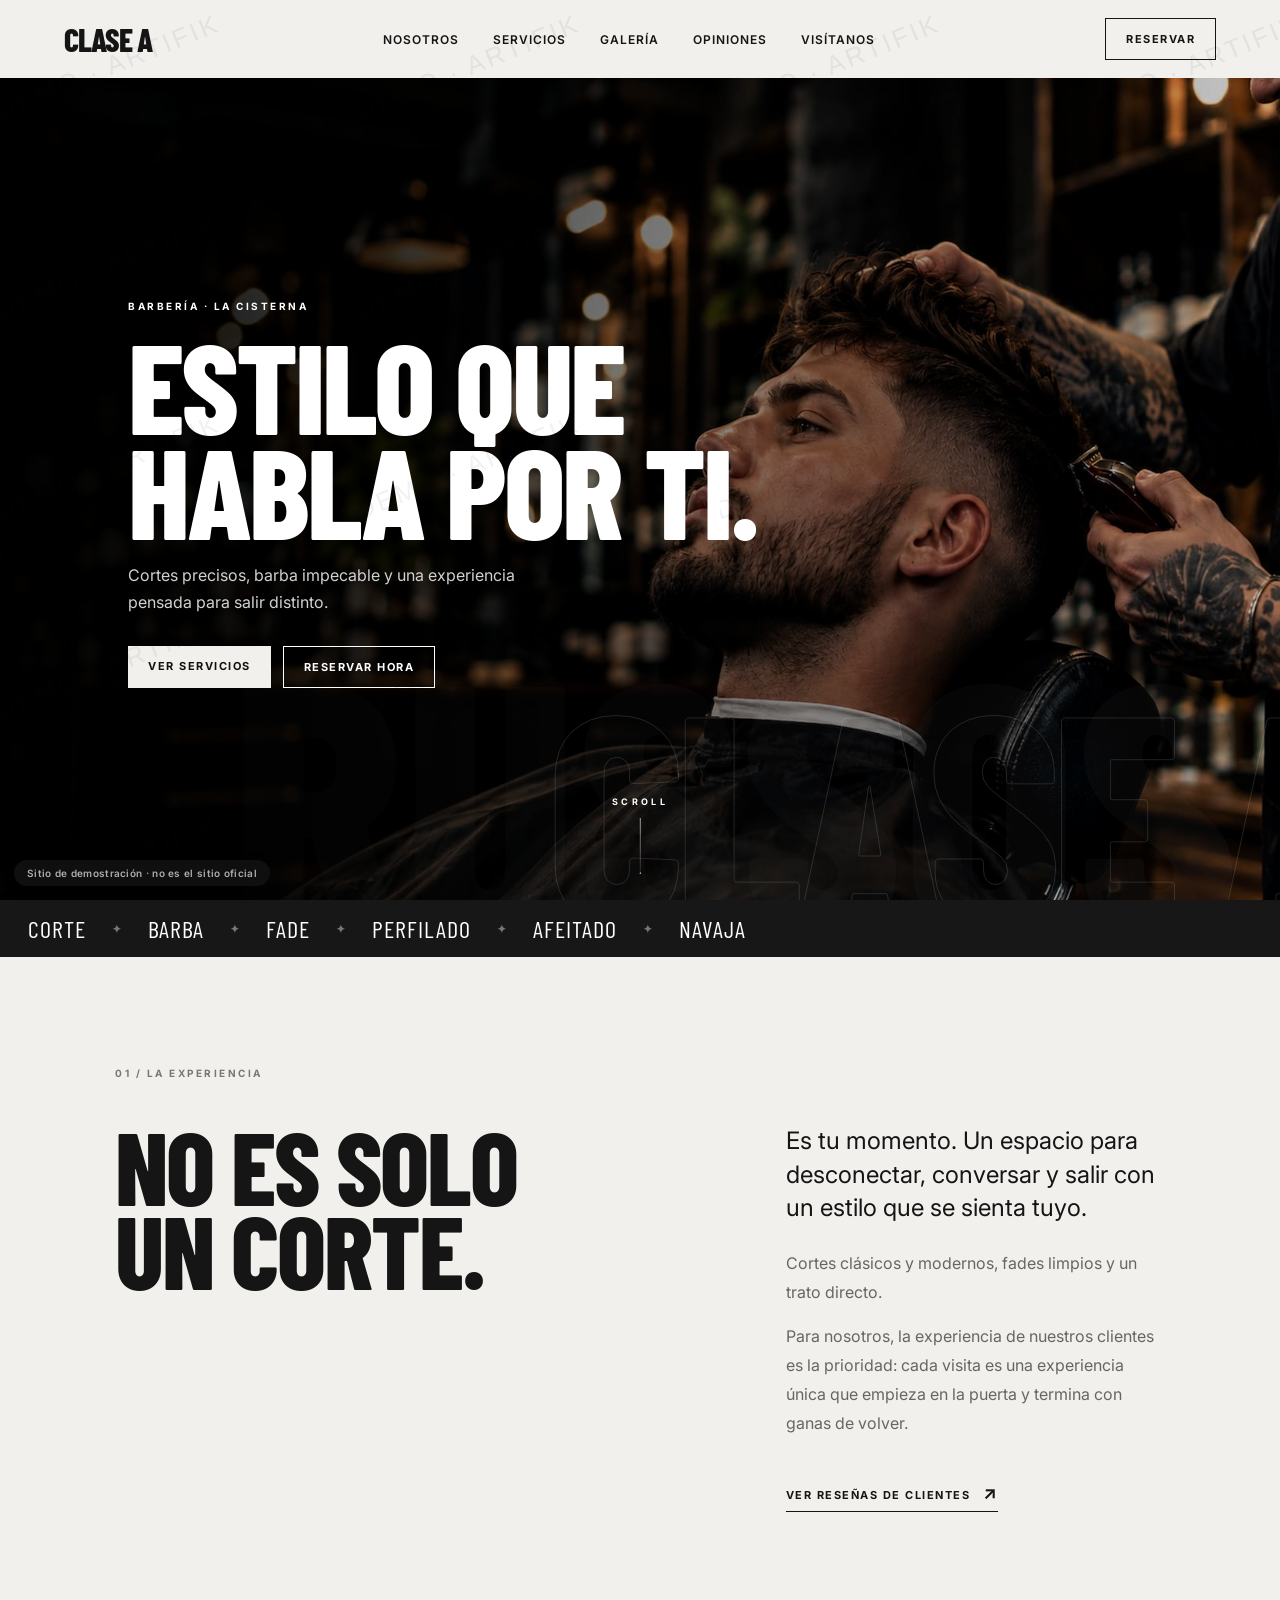
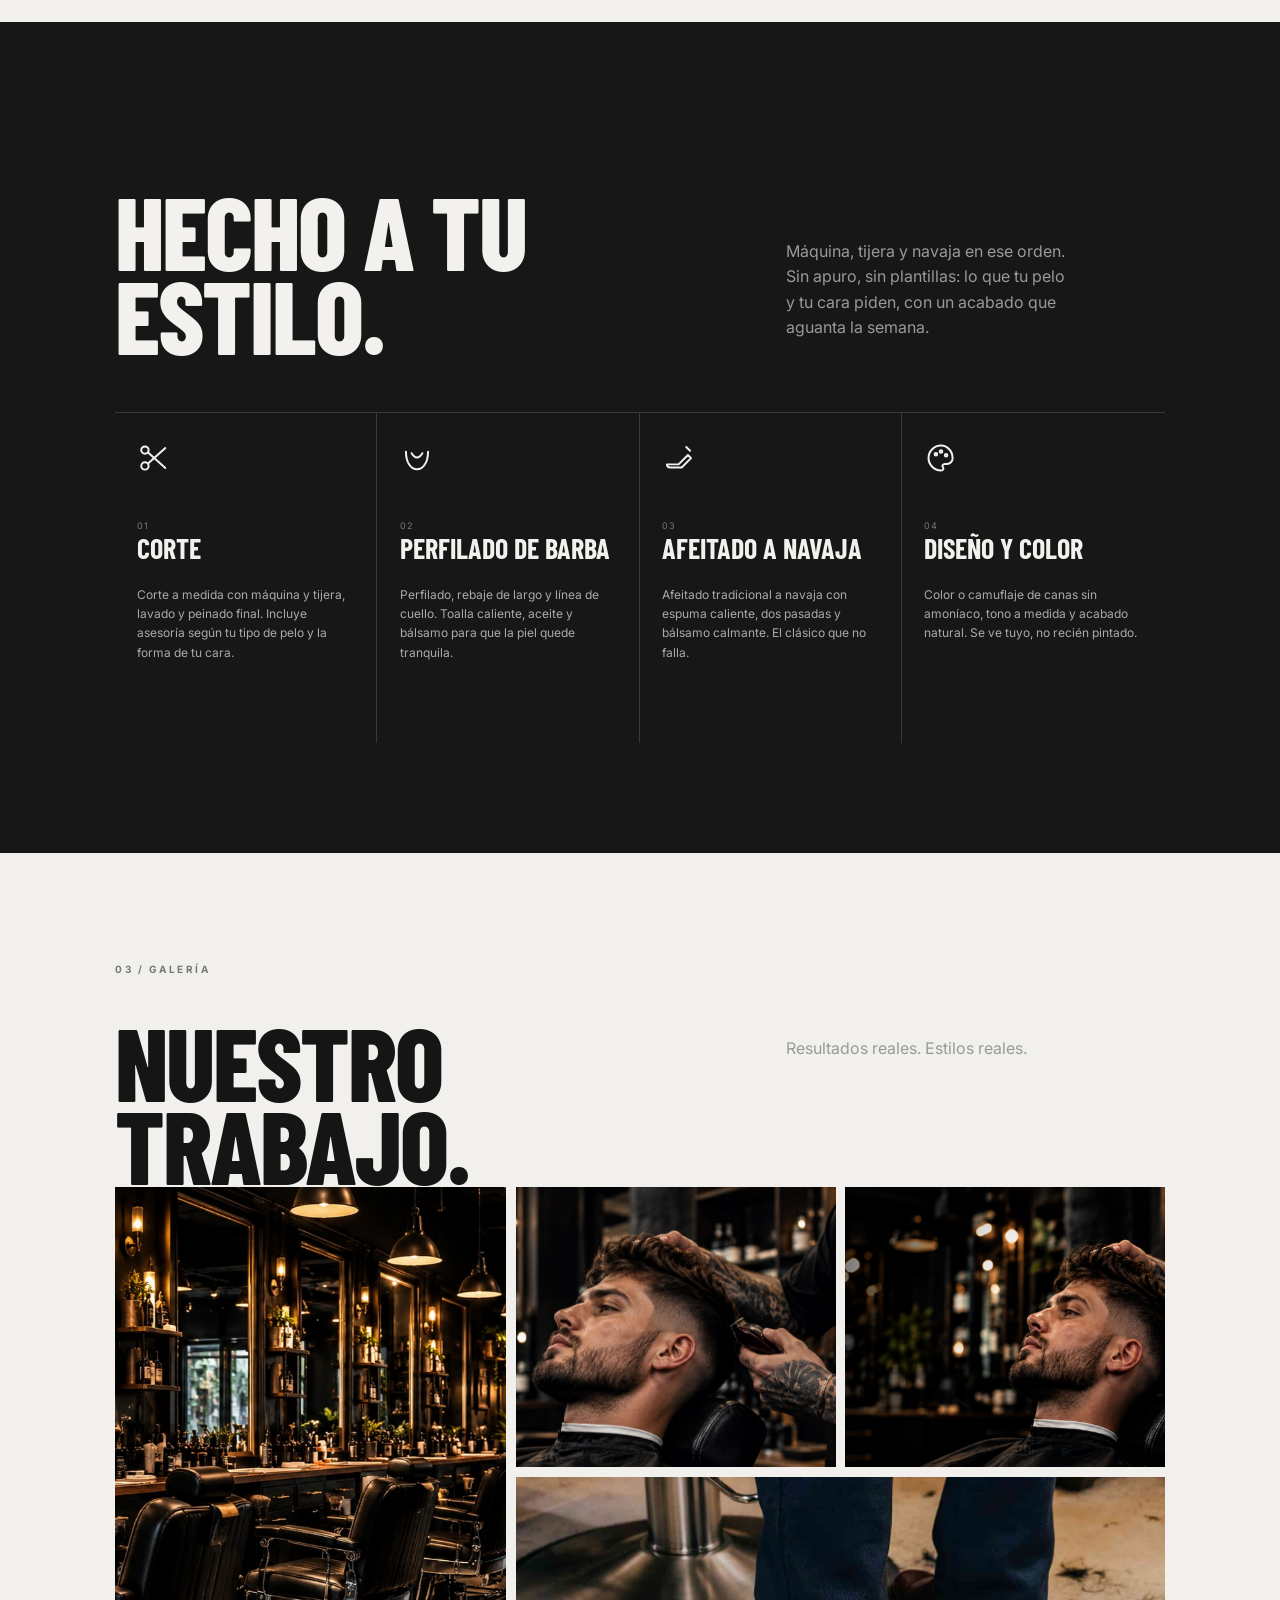
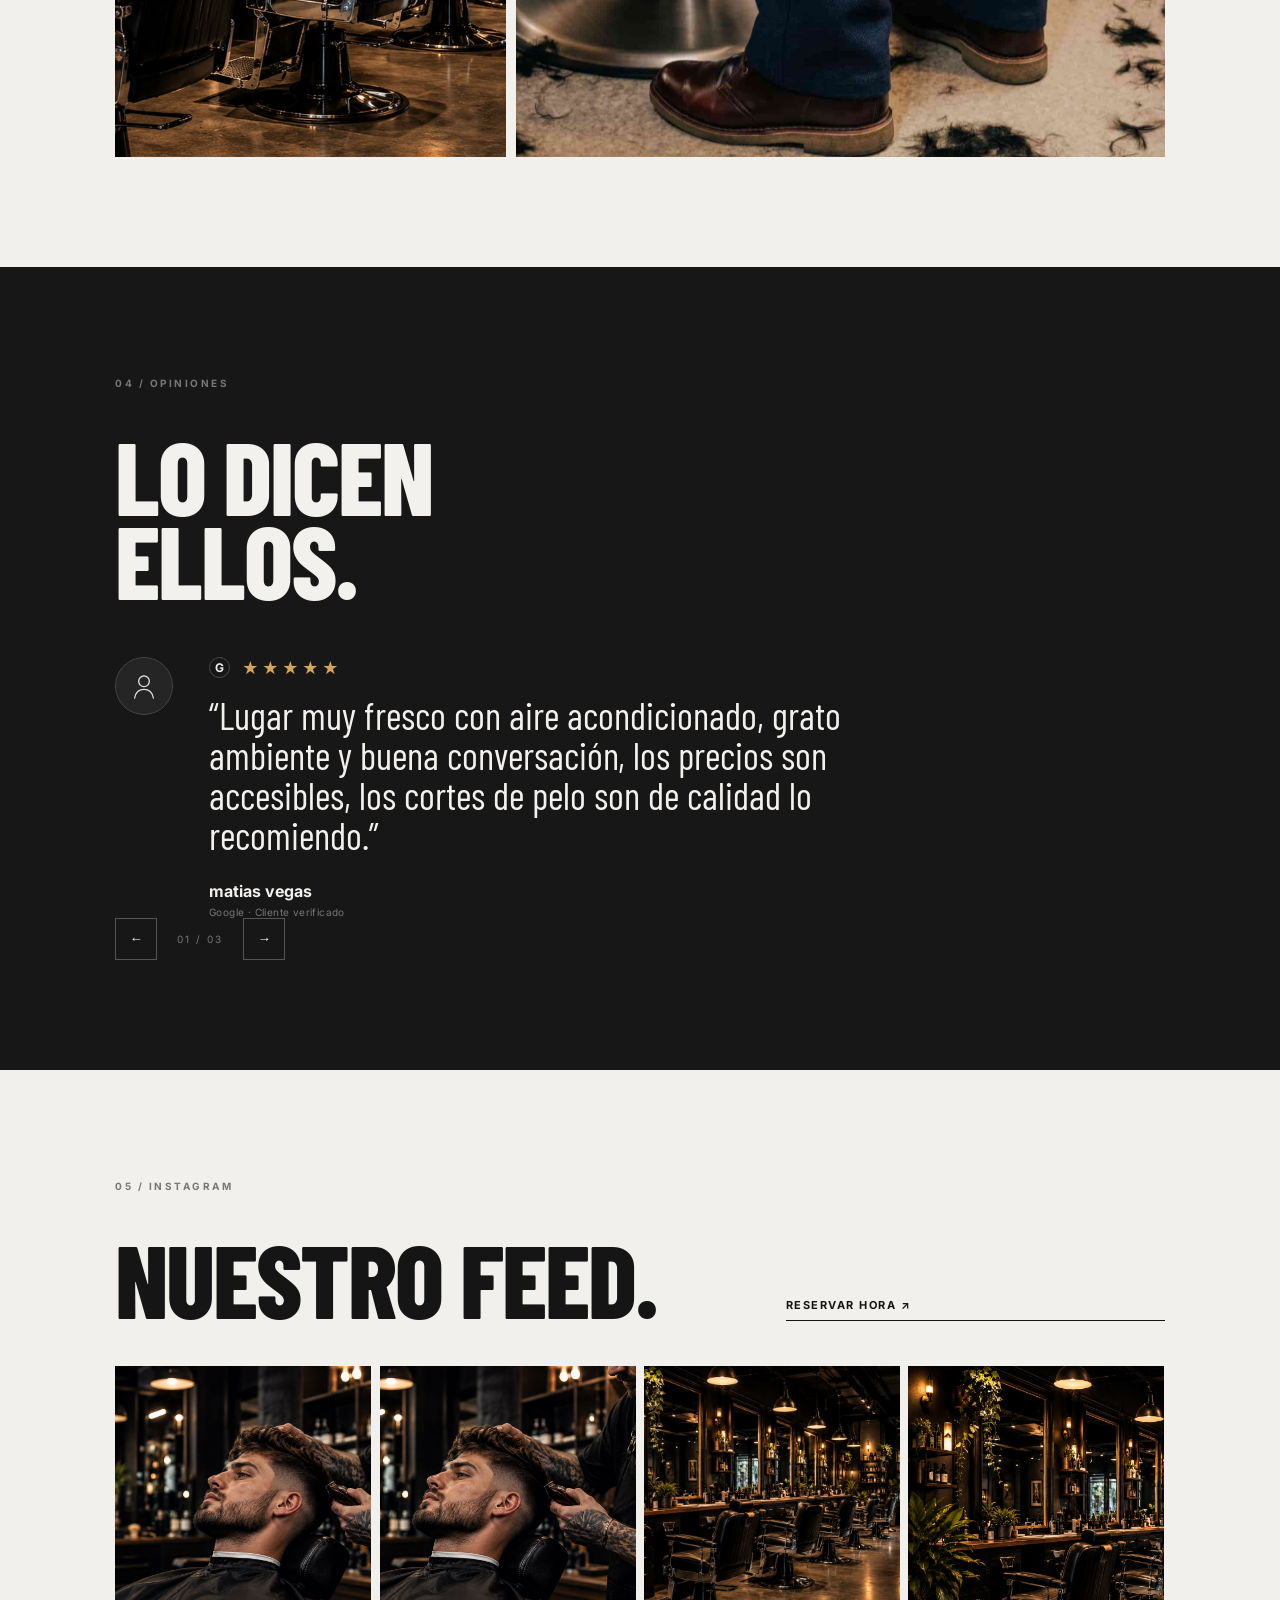
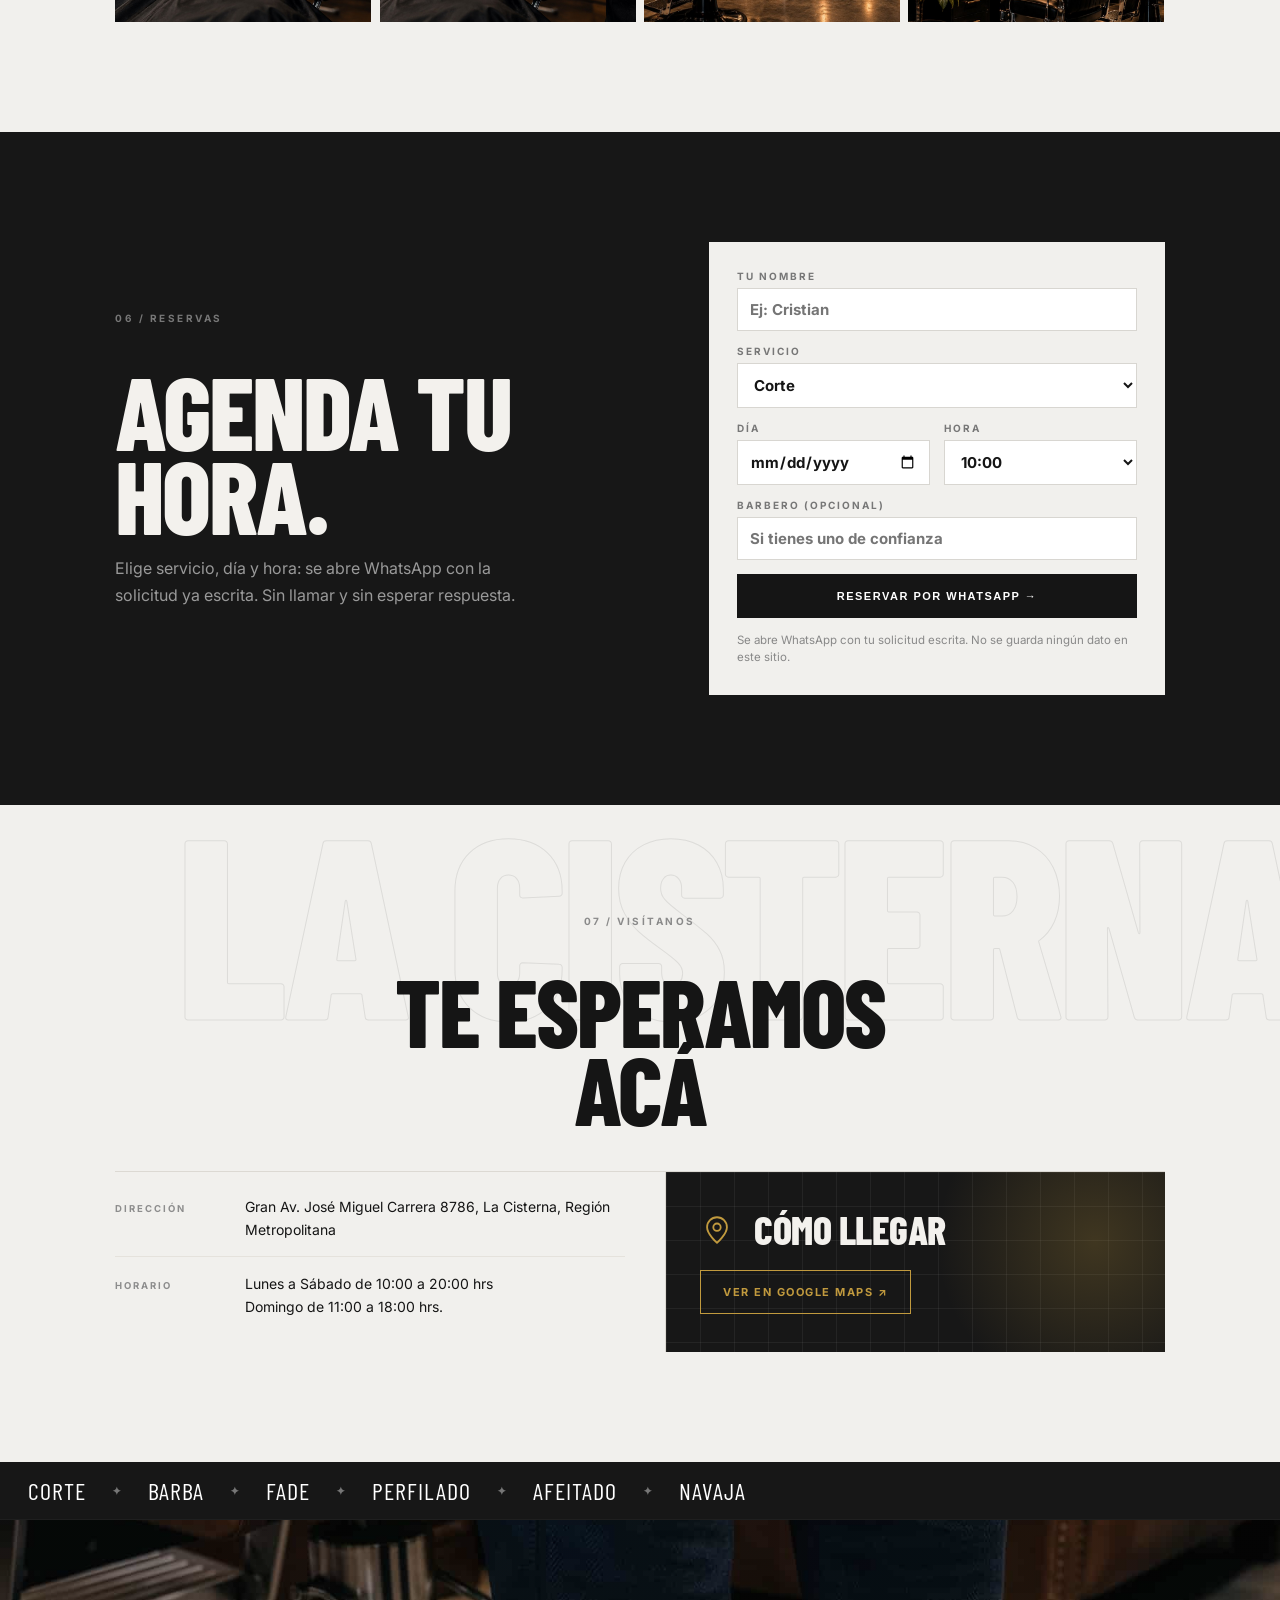
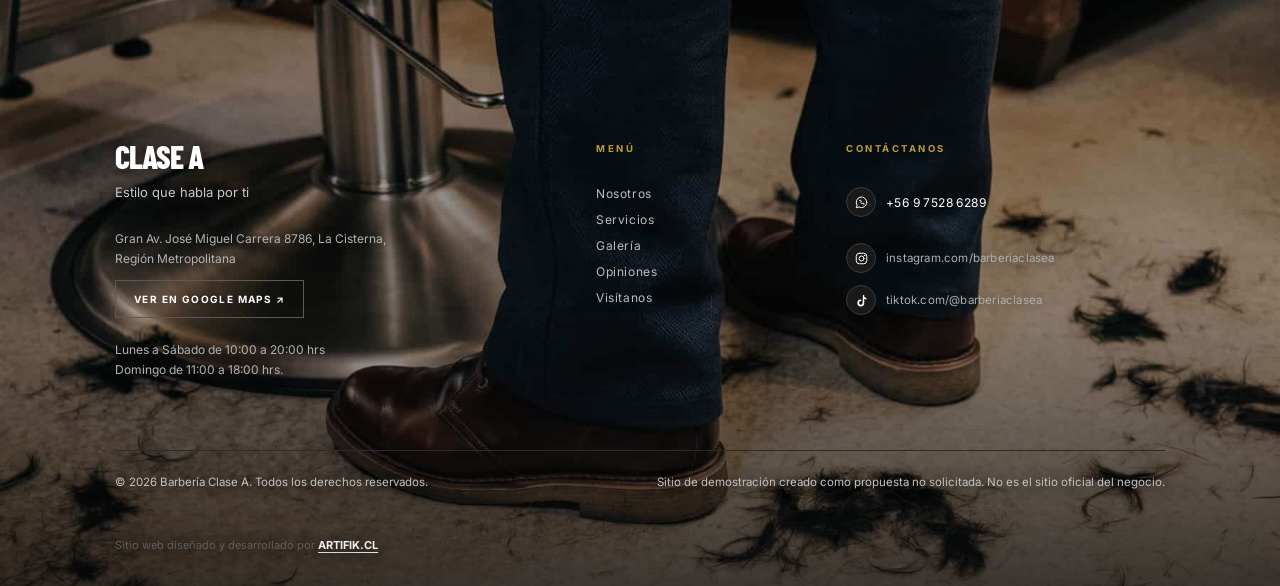
==== commit ae6f5ae2: "Mobile: tracking -1px en titulos, marquesina sin solapamiento (grupos max-content, -50%), Reservas e" ====
--- a/sites/barberia-clase-a/index.html
+++ b/sites/barberia-clase-a/index.html
@@ -11,7 +11,7 @@
   <script>document.documentElement.className+=" js";</script>
   <link href="https://fonts.googleapis.com/css2?family=Barlow+Condensed:wght@400;500;600;700;800&family=Inter:wght@400;500;600;700&display=swap" rel="stylesheet">
   <style>
-*{box-sizing:border-box}html{scroll-behavior:smooth}body{margin:0;background:#f1f0ed;color:#151515;font-family:Inter,Arial,sans-serif}a{color:inherit;text-decoration:none}.site-header{height:78px;display:flex;align-items:center;justify-content:space-between;padding:0 5vw;background:#f1f0ed;position:sticky;top:0;z-index:20}.brand{font-family:"Barlow Condensed",sans-serif;font-weight:800;font-size:32px;letter-spacing:-1px}.brand span,.section-head span,.intro h2 span,.gallery-head span,.social-head span{font-style:normal}.nav{display:flex;gap:34px;font-size:12px;font-weight:600;text-transform:uppercase;letter-spacing:1px}.header-cta,.btn{font-size:11px;font-weight:700;letter-spacing:1.5px;padding:13px 20px}.header-cta{border:1px solid #151515}.nav .nav-cta{display:none}.menu-toggle{display:none;background:none;border:0;font-size:24px;cursor:pointer;line-height:1;padding:10px;color:inherit}.menu-icon{display:block}.hero{min-height:calc(100vh - 78px);position:relative;display:flex;align-items:center;overflow:hidden;background:#252525;color:#fff}.hero-media{position:absolute;inset:0;background:#111;overflow:hidden}.hero-media img{width:100%;height:100%;object-fit:cover;object-position:center;display:block}.hero-media:after{content:"RUSSOS";position:absolute;right:5vw;bottom:-7vw;font-family:"Barlow Condensed";font-size:27vw;font-weight:800;color:rgba(255,255,255,.035)}.hero-overlay{position:absolute;inset:0;background:linear-gradient(90deg,rgba(0,0,0,.82),rgba(0,0,0,.2))}.hero-content{position:relative;z-index:1;width:min(760px,90%);margin-left:10vw}.eyebrow,.section-kicker{font-size:10px;letter-spacing:2.5px;font-weight:700}.hero h1{font-family:"Barlow Condensed";font-size:clamp(70px,10vw,145px);line-height:.82;margin:20px 0;font-weight:800;letter-spacing:-3px}.hero h1 em,.contact h2 em{font-style:normal}.hero-copy{max-width:440px;line-height:1.7;color:#d1d1d1}.hero-actions{display:flex;gap:12px;margin-top:30px}.btn-light{background:#f1f0ed;color:#111}.btn-outline{border:1px solid #fff;color:#fff}.hero-cue{position:absolute;left:50%;bottom:26px;z-index:6;transform:translateX(-50%);display:flex;flex-direction:column;align-items:center;gap:11px;color:#fff;text-transform:uppercase;font-size:9px;letter-spacing:3.4px;font-weight:700;pointer-events:none;transition:opacity .45s ease,transform .45s ease}.hero-cue.is-hidden{opacity:0;transform:translate(-50%,12px)}.hero-cue-track{position:relative;display:block;width:1px;height:56px;overflow:hidden;background:linear-gradient(to bottom,rgba(255,255,255,.62),rgba(255,255,255,.10))}.hero-cue-track i{position:absolute;left:0;top:-44px;width:1px;height:44px;background:linear-gradient(to bottom,rgba(224,181,88,0),#e0b558);animation:heroCue 1.7s cubic-bezier(.4,0,.2,1) infinite}.hero-cue-track:after{content:"";position:absolute;left:50%;bottom:0;width:7px;height:7px;border-right:2px solid #e0b558;border-bottom:2px solid #e0b558;transform:translateX(-50%) rotate(45deg)}@keyframes heroCue{0%{transform:translateY(0);opacity:0}16%{opacity:1}72%{opacity:1}100%{transform:translateY(100px);opacity:0}}@media(max-width:800px){.hero-cue{bottom:18px;font-size:8px;letter-spacing:3px}.hero-cue-track{height:44px}}@media(prefers-reduced-motion:reduce){.hero-cue-track i{animation:none;top:16px;height:22px;background:#c19a3e}}.marquee{width:100%;overflow:hidden;background:#171717;color:#fff;padding:0}.marquee-track{display:flex;width:max-content;animation:marquee 18s linear infinite;will-change:transform}.marquee-group{width:100vw;min-width:100vw;display:flex;align-items:center;justify-content:space-around;gap:24px;padding:14px 28px;font-family:"Barlow Condensed";font-size:24px;letter-spacing:1px;white-space:nowrap}.marquee-group b{font-size:11px;color:#777}@keyframes marquee{to{transform:translateX(-100vw)}}.section{padding:110px 9vw}.section-kicker{margin-bottom:45px;color:#777}.intro-grid,.section-head,.gallery-head,.social-head{display:grid;grid-template-columns:1.2fr .8fr;gap:8vw}.intro h2,.section-head h2,.gallery-head h2,.social-head h2{font-family:"Barlow Condensed";font-size:clamp(55px,8vw,115px);line-height:.82;margin:0;font-weight:800;letter-spacing:-2px}.lead{font-size:24px;line-height:1.4;margin-top:0}.intro p:not(.lead){color:#666;line-height:1.8;max-width:520px}.text-link{display:inline-block;margin-top:28px;font-size:11px;font-weight:700;letter-spacing:1.5px;border-bottom:1px solid;padding-bottom:8px}.text-link span{font-size:18px;margin-left:8px}.dark{background:#171717;color:#f3f1ed}.dark .section-kicker{color:#777}.section-head{align-items:end;margin-bottom:55px}.section-head p,.gallery-head p{max-width:280px;line-height:1.6;color:#999}.service-grid{display:grid;grid-template-columns:repeat(4,1fr);border-top:1px solid #3a3a3a}.service-card{min-height:330px;padding:28px 22px;border-right:1px solid #3a3a3a;display:flex;flex-direction:column;position:relative;overflow:hidden;isolation:isolate;transition:transform .35s cubic-bezier(.2,.7,.2,1),background .35s ease,border-color .35s ease,box-shadow .35s ease}.service-card:last-child{border-right:0}.service-card.featured{background:#262626}.service-card>span{font-size:9px;color:#777;letter-spacing:1px;transition:transform .35s ease,color .35s ease}.service-card::before{content:"";position:absolute;inset:auto -30% -55% -30%;height:150px;background:radial-gradient(circle,rgba(213,165,90,.18),transparent 68%);transform:translateY(55px);opacity:0;transition:transform .45s ease,opacity .45s ease;pointer-events:none;z-index:-1}.service-card::after{content:"";position:absolute;top:0;left:-110%;width:55%;height:100%;background:linear-gradient(105deg,transparent 0 38%,rgba(255,255,255,.09) 48%,transparent 60%);transform:skewX(-18deg);transition:left .65s ease;pointer-events:none}.service-icon{font-size:35px;margin-bottom:45px;transform-origin:center;transition:transform .35s cubic-bezier(.2,.8,.2,1),filter .35s ease}.service-card h3{font-family:"Barlow Condensed";font-size:28px;margin:0 0 10px;transition:letter-spacing .35s ease}.service-card:hover{transform:translateY(-8px) scale(1.015);background:#222;border-color:#5a5a5a;box-shadow:0 20px 45px rgba(0,0,0,.28);z-index:3}.service-card:hover::before{transform:translateY(0);opacity:1}.service-card:hover::after{left:125%}.service-card:hover .service-icon{transform:scale(1.18) rotate(-4deg);filter:drop-shadow(0 0 10px rgba(255,255,255,.18))}.service-card:hover>span{transform:translateX(4px);color:#aaa}.service-card:hover strong{transform:translateX(4px)}.service-card:hover h3{letter-spacing:.4px;animation:serviceGlitch .34s steps(2,end) 1}@keyframes serviceGlitch{0%{transform:none;text-shadow:none}35%{transform:translateX(1px);text-shadow:-1px 0 rgba(213,165,90,.8)}65%{transform:translateX(-1px);text-shadow:1px 0 rgba(255,255,255,.55)}100%{transform:none;text-shadow:none}}.service-card p{font-size:12px;line-height:1.6;color:#aaa;min-height:45px}.service-card strong{margin-top:auto;font-family:"Barlow Condensed";font-size:22px;transition:transform .35s ease;color:#f3f1ed}.gallery-grid{display:grid;grid-template-columns:1.1fr .9fr .9fr;grid-template-rows:280px 280px;gap:10px}.gallery-item{background:#d4d1ca;overflow:hidden;margin:0}.gallery-item img{width:100%;height:100%;display:block;object-fit:cover}.gallery-item img{width:100%;height:100%;object-fit:cover;display:block;transition:transform .5s ease}.gallery-item:hover img{transform:scale(1.04)}.gallery-item.tall{grid-row:span 2}.gallery-item.wide{grid-column:2 / 4}.asset-note{font-size:11px;color:#888}.review-slider{position:relative;max-width:850px;min-height:240px}.review{display:none;grid-template-columns:70px 1fr;column-gap:24px;align-items:start}.review-main{min-width:0}.review-source{display:flex;align-items:center;gap:12px;margin-bottom:18px}.review.active{display:grid}.avatar{width:58px;height:58px;border-radius:50%;background:#252525;border:1px solid #444;display:grid;place-items:center}.avatar svg{width:32px;height:32px;stroke:#ddd;fill:none;stroke-width:2;stroke-linecap:round;stroke-linejoin:round}.avatar-1{box-shadow:inset 0 0 0 2px #303030}.avatar-2{box-shadow:inset 0 0 0 2px #363636}.avatar-3{box-shadow:inset 0 0 0 2px #2c2c2c}.avatar-4{box-shadow:inset 0 0 0 2px #404040}.avatar-5{box-shadow:inset 0 0 0 2px #333}.google-g{display:inline-grid;place-items:center;width:21px;height:21px;border:1px solid #4c4c4c;border-radius:50%;font:700 12px Inter;color:#eee}.stars{color:#d5a55a;letter-spacing:3px;margin:0}.review p{font-family:"Barlow Condensed";font-size:38px;line-height:1.05;max-width:760px;margin:0 0 25px}.review strong,.review small{display:block}.review small{color:#777;margin-top:5px;font-size:10px;letter-spacing:.4px}.slider-controls{display:flex;gap:20px;align-items:center}.slider-controls button{background:none;border:1px solid #555;color:#fff;width:42px;height:42px}.slider-count{font-size:10px;letter-spacing:2px;color:#777}.social-head{align-items:end;margin-bottom:45px}.social-grid{display:grid;grid-template-columns:repeat(4,1fr);gap:8px}.social-tile{aspect-ratio:1;background:#d1cec7;display:grid;place-items:center;color:#888;font-family:"Barlow Condensed";font-size:25px;overflow:hidden}.social-tile img{width:100%;height:100%;object-fit:cover;display:block}.contact{min-height:620px;background-color:#222;background-position:center;background-size:cover;position:relative;color:#fff;display:flex;align-items:center}.contact-overlay{position:absolute;z-index:1;inset:0;background:linear-gradient(90deg,rgba(0,0,0,.72),rgba(0,0,0,.2))}.contact-content{position:relative;z-index:2;margin-left:10vw}.contact h2{font-family:"Barlow Condensed";font-size:clamp(75px,11vw,160px);line-height:.8;margin:20px 0}.contact-content>p:not(.eyebrow){max-width:350px;line-height:1.6;color:#ccc;margin-bottom:30px}@media(max-width:800px){.marquee-group{font-size:20px;gap:14px;padding:12px 18px}.site-header{height:68px;padding:0 5vw;position:sticky}.nav{display:flex;position:absolute;top:68px;left:0;right:0;flex-direction:column;gap:0;background:#f1f0ed;border-top:1px solid #d8d6d1;box-shadow:0 18px 30px rgba(0,0,0,.12);padding:8px 5vw;opacity:0;visibility:hidden;transform:translateY(-8px);pointer-events:none;transition:opacity .22s ease,transform .22s ease,visibility .22s ease;z-index:30}.nav.open{opacity:1;visibility:visible;transform:translateY(0);pointer-events:auto}.nav a{padding:15px 0;border-bottom:1px solid #ddd9d2;font-size:12px}.nav a:last-child{border-bottom:0}.nav .nav-cta{display:block;margin:14px 0 6px;padding:15px;background:#151515;color:#fff;text-align:center;border:0;font-weight:700;letter-spacing:2px}.header-cta{display:none}.menu-toggle{display:block}.hero{min-height:calc(100vh - 68px)}.hero-content{margin-left:7vw;margin-top:38vh}.hero h1{font-size:72px}.hero-actions{gap:16px}.section{padding:75px 7vw}.intro-grid,.section-head,.gallery-head,.social-head{grid-template-columns:1fr;gap:30px}.service-grid{grid-template-columns:1fr 1fr}.service-card{border-bottom:1px solid #3a3a3a}.gallery-grid{grid-template-columns:1fr 1fr;grid-template-rows:220px 220px}.gallery-item.tall{grid-row:span 1}.gallery-item.wide{grid-column:1 / 3}.review{grid-template-columns:52px 1fr;column-gap:16px}.avatar{width:48px;height:48px}.avatar svg{width:26px;height:26px}.review p{font-size:30px}.social-grid{grid-template-columns:1fr 1fr}.footer{grid-template-columns:1fr 1fr}}@media(max-width:480px){.footer-credit{grid-column:1}.service-grid{grid-template-columns:1fr}.gallery-grid{grid-template-columns:1fr;grid-template-rows:220px}.gallery-item.wide{grid-column:auto}.social-grid{grid-template-columns:1fr 1fr}.footer{grid-template-columns:1fr}.hero h1{font-size:62px}}
+*{box-sizing:border-box}html{scroll-behavior:smooth}body{margin:0;background:#f1f0ed;color:#151515;font-family:Inter,Arial,sans-serif}a{color:inherit;text-decoration:none}.site-header{height:78px;display:flex;align-items:center;justify-content:space-between;padding:0 5vw;background:#f1f0ed;position:sticky;top:0;z-index:20}.brand{font-family:"Barlow Condensed",sans-serif;font-weight:800;font-size:32px;letter-spacing:-1px}.brand span,.section-head span,.intro h2 span,.gallery-head span,.social-head span{font-style:normal}.nav{display:flex;gap:34px;font-size:12px;font-weight:600;text-transform:uppercase;letter-spacing:1px}.header-cta,.btn{font-size:11px;font-weight:700;letter-spacing:1.5px;padding:13px 20px}.header-cta{border:1px solid #151515}.nav .nav-cta{display:none}.menu-toggle{display:none;background:none;border:0;font-size:24px;cursor:pointer;line-height:1;padding:10px;color:inherit}.menu-icon{display:block}.hero{min-height:calc(100vh - 78px);position:relative;display:flex;align-items:center;overflow:hidden;background:#252525;color:#fff}.hero-media{position:absolute;inset:0;background:#111;overflow:hidden}.hero-media img{width:100%;height:100%;object-fit:cover;object-position:center;display:block}.hero-media:after{content:"RUSSOS";position:absolute;right:5vw;bottom:-7vw;font-family:"Barlow Condensed";font-size:27vw;font-weight:800;color:rgba(255,255,255,.035)}.hero-overlay{position:absolute;inset:0;background:linear-gradient(90deg,rgba(0,0,0,.82),rgba(0,0,0,.2))}.hero-content{position:relative;z-index:1;width:min(760px,90%);margin-left:10vw}.eyebrow,.section-kicker{font-size:10px;letter-spacing:2.5px;font-weight:700}.hero h1{font-family:"Barlow Condensed";font-size:clamp(70px,10vw,145px);line-height:.82;margin:20px 0;font-weight:800;letter-spacing:-3px}.hero h1 em,.contact h2 em{font-style:normal}.hero-copy{max-width:440px;line-height:1.7;color:#d1d1d1}.hero-actions{display:flex;gap:12px;margin-top:30px}.btn-light{background:#f1f0ed;color:#111}.btn-outline{border:1px solid #fff;color:#fff}.hero-cue{position:absolute;left:50%;bottom:26px;z-index:6;transform:translateX(-50%);display:flex;flex-direction:column;align-items:center;gap:11px;color:#fff;text-transform:uppercase;font-size:9px;letter-spacing:3.4px;font-weight:700;pointer-events:none;transition:opacity .45s ease,transform .45s ease}.hero-cue.is-hidden{opacity:0;transform:translate(-50%,12px)}.hero-cue-track{position:relative;display:block;width:1px;height:56px;overflow:hidden;background:linear-gradient(to bottom,rgba(255,255,255,.62),rgba(255,255,255,.10))}.hero-cue-track i{position:absolute;left:0;top:-44px;width:1px;height:44px;background:linear-gradient(to bottom,rgba(224,181,88,0),#e0b558);animation:heroCue 1.7s cubic-bezier(.4,0,.2,1) infinite}.hero-cue-track:after{content:"";position:absolute;left:50%;bottom:0;width:7px;height:7px;border-right:2px solid #e0b558;border-bottom:2px solid #e0b558;transform:translateX(-50%) rotate(45deg)}@keyframes heroCue{0%{transform:translateY(0);opacity:0}16%{opacity:1}72%{opacity:1}100%{transform:translateY(100px);opacity:0}}@media(max-width:800px){.hero-cue{bottom:18px;font-size:8px;letter-spacing:3px}.hero-cue-track{height:44px}}@media(prefers-reduced-motion:reduce){.hero-cue-track i{animation:none;top:16px;height:22px;background:#c19a3e}}.marquee{width:100%;overflow:hidden;background:#171717;color:#fff;padding:0}.marquee-track{display:flex;width:max-content;animation:marquee 22s linear infinite;will-change:transform}.marquee-group{width:max-content;min-width:100vw;display:flex;align-items:center;justify-content:flex-start;gap:26px;padding:14px 28px;font-family:"Barlow Condensed";font-size:24px;letter-spacing:1px;white-space:nowrap}.marquee-group b{font-size:11px;color:#777}@keyframes marquee{from{transform:translateX(0)}to{transform:translateX(-50%)}}.section{padding:110px 9vw}.section-kicker{margin-bottom:45px;color:#777}.intro-grid,.section-head,.gallery-head,.social-head{display:grid;grid-template-columns:1.2fr .8fr;gap:8vw}.intro h2,.section-head h2,.gallery-head h2,.social-head h2{font-family:"Barlow Condensed";font-size:clamp(55px,8vw,115px);line-height:.82;margin:0;font-weight:800;letter-spacing:-2px}.lead{font-size:24px;line-height:1.4;margin-top:0}.intro p:not(.lead){color:#666;line-height:1.8;max-width:520px}.text-link{display:inline-block;margin-top:28px;font-size:11px;font-weight:700;letter-spacing:1.5px;border-bottom:1px solid;padding-bottom:8px}.text-link span{font-size:18px;margin-left:8px}.dark{background:#171717;color:#f3f1ed}.dark .section-kicker{color:#777}.section-head{align-items:end;margin-bottom:55px}.section-head p,.gallery-head p{max-width:280px;line-height:1.6;color:#999}.service-grid{display:grid;grid-template-columns:repeat(4,1fr);border-top:1px solid #3a3a3a}.service-card{min-height:330px;padding:28px 22px;border-right:1px solid #3a3a3a;display:flex;flex-direction:column;position:relative;overflow:hidden;isolation:isolate;transition:transform .35s cubic-bezier(.2,.7,.2,1),background .35s ease,border-color .35s ease,box-shadow .35s ease}.service-card:last-child{border-right:0}.service-card.featured{background:#262626}.service-card>span{font-size:9px;color:#777;letter-spacing:1px;transition:transform .35s ease,color .35s ease}.service-card::before{content:"";position:absolute;inset:auto -30% -55% -30%;height:150px;background:radial-gradient(circle,rgba(213,165,90,.18),transparent 68%);transform:translateY(55px);opacity:0;transition:transform .45s ease,opacity .45s ease;pointer-events:none;z-index:-1}.service-card::after{content:"";position:absolute;top:0;left:-110%;width:55%;height:100%;background:linear-gradient(105deg,transparent 0 38%,rgba(255,255,255,.09) 48%,transparent 60%);transform:skewX(-18deg);transition:left .65s ease;pointer-events:none}.service-icon{font-size:35px;margin-bottom:45px;transform-origin:center;transition:transform .35s cubic-bezier(.2,.8,.2,1),filter .35s ease}.service-card h3{font-family:"Barlow Condensed";font-size:28px;margin:0 0 10px;transition:letter-spacing .35s ease}.service-card:hover{transform:translateY(-8px) scale(1.015);background:#222;border-color:#5a5a5a;box-shadow:0 20px 45px rgba(0,0,0,.28);z-index:3}.service-card:hover::before{transform:translateY(0);opacity:1}.service-card:hover::after{left:125%}.service-card:hover .service-icon{transform:scale(1.18) rotate(-4deg);filter:drop-shadow(0 0 10px rgba(255,255,255,.18))}.service-card:hover>span{transform:translateX(4px);color:#aaa}.service-card:hover strong{transform:translateX(4px)}.service-card:hover h3{letter-spacing:.4px;animation:serviceGlitch .34s steps(2,end) 1}@keyframes serviceGlitch{0%{transform:none;text-shadow:none}35%{transform:translateX(1px);text-shadow:-1px 0 rgba(213,165,90,.8)}65%{transform:translateX(-1px);text-shadow:1px 0 rgba(255,255,255,.55)}100%{transform:none;text-shadow:none}}.service-card p{font-size:12px;line-height:1.6;color:#aaa;min-height:45px}.service-card strong{margin-top:auto;font-family:"Barlow Condensed";font-size:22px;transition:transform .35s ease;color:#f3f1ed}.gallery-grid{display:grid;grid-template-columns:1.1fr .9fr .9fr;grid-template-rows:280px 280px;gap:10px}.gallery-item{background:#d4d1ca;overflow:hidden;margin:0}.gallery-item img{width:100%;height:100%;display:block;object-fit:cover}.gallery-item img{width:100%;height:100%;object-fit:cover;display:block;transition:transform .5s ease}.gallery-item:hover img{transform:scale(1.04)}.gallery-item.tall{grid-row:span 2}.gallery-item.wide{grid-column:2 / 4}.asset-note{font-size:11px;color:#888}.review-slider{position:relative;max-width:850px;min-height:240px}.review{display:none;grid-template-columns:70px 1fr;column-gap:24px;align-items:start}.review-main{min-width:0}.review-source{display:flex;align-items:center;gap:12px;margin-bottom:18px}.review.active{display:grid}.avatar{width:58px;height:58px;border-radius:50%;background:#252525;border:1px solid #444;display:grid;place-items:center}.avatar svg{width:32px;height:32px;stroke:#ddd;fill:none;stroke-width:2;stroke-linecap:round;stroke-linejoin:round}.avatar-1{box-shadow:inset 0 0 0 2px #303030}.avatar-2{box-shadow:inset 0 0 0 2px #363636}.avatar-3{box-shadow:inset 0 0 0 2px #2c2c2c}.avatar-4{box-shadow:inset 0 0 0 2px #404040}.avatar-5{box-shadow:inset 0 0 0 2px #333}.google-g{display:inline-grid;place-items:center;width:21px;height:21px;border:1px solid #4c4c4c;border-radius:50%;font:700 12px Inter;color:#eee}.stars{color:#d5a55a;letter-spacing:3px;margin:0}.review p{font-family:"Barlow Condensed";font-size:38px;line-height:1.05;max-width:760px;margin:0 0 25px}.review strong,.review small{display:block}.review small{color:#777;margin-top:5px;font-size:10px;letter-spacing:.4px}.slider-controls{display:flex;gap:20px;align-items:center}.slider-controls button{background:none;border:1px solid #555;color:#fff;width:42px;height:42px}.slider-count{font-size:10px;letter-spacing:2px;color:#777}.social-head{align-items:end;margin-bottom:45px}.social-grid{display:grid;grid-template-columns:repeat(4,1fr);gap:8px}.social-tile{aspect-ratio:1;background:#d1cec7;display:grid;place-items:center;color:#888;font-family:"Barlow Condensed";font-size:25px;overflow:hidden}.social-tile img{width:100%;height:100%;object-fit:cover;display:block}.contact{min-height:620px;background-color:#222;background-position:center;background-size:cover;position:relative;color:#fff;display:flex;align-items:center}.contact-overlay{position:absolute;z-index:1;inset:0;background:linear-gradient(90deg,rgba(0,0,0,.72),rgba(0,0,0,.2))}.contact-content{position:relative;z-index:2;margin-left:10vw}.contact h2{font-family:"Barlow Condensed";font-size:clamp(75px,11vw,160px);line-height:.8;margin:20px 0}.contact-content>p:not(.eyebrow){max-width:350px;line-height:1.6;color:#ccc;margin-bottom:30px}@media(max-width:800px){.marquee-group{font-size:20px;gap:14px;padding:12px 18px}.site-header{height:68px;padding:0 5vw;position:sticky}.nav{display:flex;position:absolute;top:68px;left:0;right:0;flex-direction:column;gap:0;background:#f1f0ed;border-top:1px solid #d8d6d1;box-shadow:0 18px 30px rgba(0,0,0,.12);padding:8px 5vw;opacity:0;visibility:hidden;transform:translateY(-8px);pointer-events:none;transition:opacity .22s ease,transform .22s ease,visibility .22s ease;z-index:30}.nav.open{opacity:1;visibility:visible;transform:translateY(0);pointer-events:auto}.nav a{padding:15px 0;border-bottom:1px solid #ddd9d2;font-size:12px}.nav a:last-child{border-bottom:0}.nav .nav-cta{display:block;margin:14px 0 6px;padding:15px;background:#151515;color:#fff;text-align:center;border:0;font-weight:700;letter-spacing:2px}.header-cta{display:none}.menu-toggle{display:block}.hero{min-height:calc(100vh - 68px)}.hero-content{margin-left:7vw;margin-top:38vh}.hero h1{font-size:72px}.hero-actions{gap:16px}.section{padding:75px 7vw}.intro-grid,.section-head,.gallery-head,.social-head{grid-template-columns:1fr;gap:30px}.service-grid{grid-template-columns:1fr 1fr}.service-card{border-bottom:1px solid #3a3a3a}.gallery-grid{grid-template-columns:1fr 1fr;grid-template-rows:220px 220px}.gallery-item.tall{grid-row:span 1}.gallery-item.wide{grid-column:1 / 3}.review{grid-template-columns:52px 1fr;column-gap:16px}.avatar{width:48px;height:48px}.avatar svg{width:26px;height:26px}.review p{font-size:30px}.social-grid{grid-template-columns:1fr 1fr}.footer{grid-template-columns:1fr 1fr}}@media(max-width:480px){.footer-credit{grid-column:1}.service-grid{grid-template-columns:1fr}.gallery-grid{grid-template-columns:1fr;grid-template-rows:220px}.gallery-item.wide{grid-column:auto}.social-grid{grid-template-columns:1fr 1fr}.footer{grid-template-columns:1fr}.hero h1{font-size:62px}}
 
 .contact-bg{position:absolute;inset:0;overflow:hidden;z-index:0}.contact-bg img{width:100%;height:100%;object-fit:cover;display:block}/* .contact-bg:after{content:"";position:absolute;inset:0;background:linear-gradient(90deg,rgba(0,0,0,.72),rgba(0,0,0,.2))} */
 /* --- Reserva por WhatsApp (plan completo) --- */
@@ -116,7 +116,30 @@
 
 
 @media(max-width:900px){.footer{grid-template-columns:1fr 1fr;gap:36px 30px}.footer-credit,.footer-bottom{grid-column:1/-1}}
-@media(max-width:560px){.footer{grid-template-columns:1fr;padding:150px 6vw 86px 26px}}
+@media(max-width:800px){
+  .hero h1,.intro h2,.section-head h2,.gallery-head h2,.social-head h2,.visit-head h2,.reserva h2,.footer p.footer-logo{letter-spacing:-1px}
+  .hero h1{letter-spacing:-1px;line-height:.86}
+  /* Reservas: titular en una sola línea */
+  .reserva h2{font-size:clamp(34px,10.4vw,46px);white-space:nowrap;letter-spacing:-1px}
+  .reserva h2 br{display:none}
+  .reserva h2 span{display:inline}
+}
+@media(max-width:560px){.footer{grid-template-columns:1fr;gap:0;padding:120px 22px 0}
+  .footer-bg img{object-position:center bottom;filter:grayscale(.22) brightness(.85)}
+  .footer-veil{background:linear-gradient(180deg,rgba(6,6,6,.88) 0%,rgba(6,6,6,.82) 45%,rgba(6,6,6,.80) 100%)}
+  .footer-nav{display:none}
+  .footer p.footer-logo{font-size:48px;letter-spacing:-1px;margin-bottom:12px}
+  .footer p.footer-tag{font-size:12px;max-width:250px;margin-bottom:20px}
+  .footer-block{margin-bottom:18px}
+  .footer p.footer-line{font-size:12px;line-height:1.6;max-width:268px}
+  .footer-map{padding:11px 15px;font-size:9.5px;letter-spacing:1.1px}
+  .footer-title{font-size:12.5px;letter-spacing:1.2px;margin:16px 0 14px}
+  .footer-social{gap:15px;font-size:12px}
+  .footer-phone{font-size:12px;margin-bottom:0;letter-spacing:0}
+  .footer-credit{flex-direction:column;gap:7px;text-align:left;font-size:11px;line-height:1.55;margin-top:26px;padding-top:18px;border-top-color:rgba(255,255,255,.18)}
+  .footer-bottom{margin:22px -22px 0;padding:12px 22px 16px;background:#000;flex-direction:column;gap:6px;font-size:8.5px;color:rgba(255,255,255,.7)}
+  .footer-bottom a{font-size:8.5px}
+}
 /* Reveals al hacer scroll */
 html.js [data-rv]{opacity:0;transform:translate3d(0,26px,0);transition:opacity .85s cubic-bezier(.16,.7,.2,1),transform .85s cubic-bezier(.16,.7,.2,1);transition-delay:var(--rv-d,0ms);will-change:transform,opacity}
 html.js [data-rv].rv-in{opacity:1;transform:translate3d(0,0,0)}
@@ -240,7 +263,7 @@
       <div class="reserva-grid">
         <div class="reserva-intro">
           <div class="section-kicker">06 / RESERVAS</div>
-          <h2>AGENDA TU<br><span>HORA.</span></h2>
+          <h2>AGENDA TU<br> <span>HORA.</span></h2>
           <p>Elige servicio, día y hora: se abre WhatsApp con la solicitud ya escrita. Sin llamar y sin esperar respuesta.</p>
         </div>
         <form class="reserva-card" id="reserva-form" data-wa="https://wa.me/56975286289">
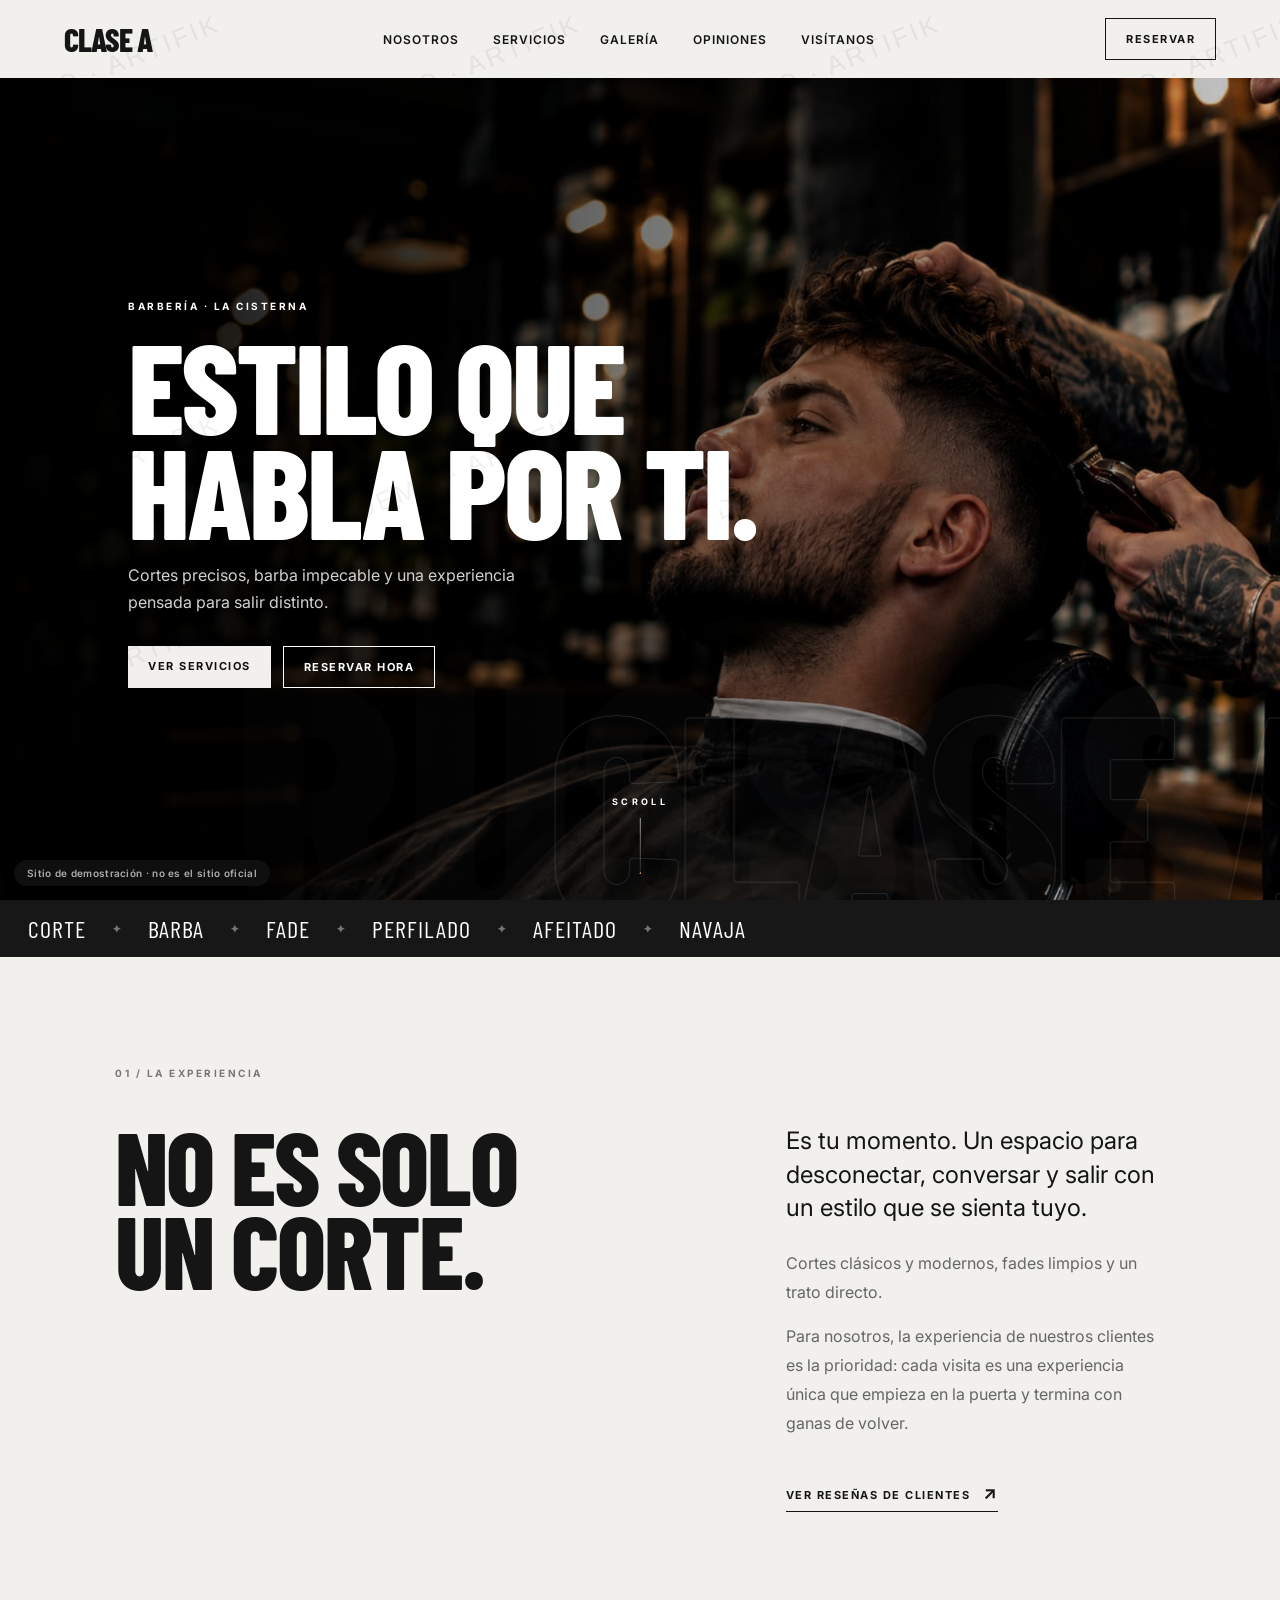
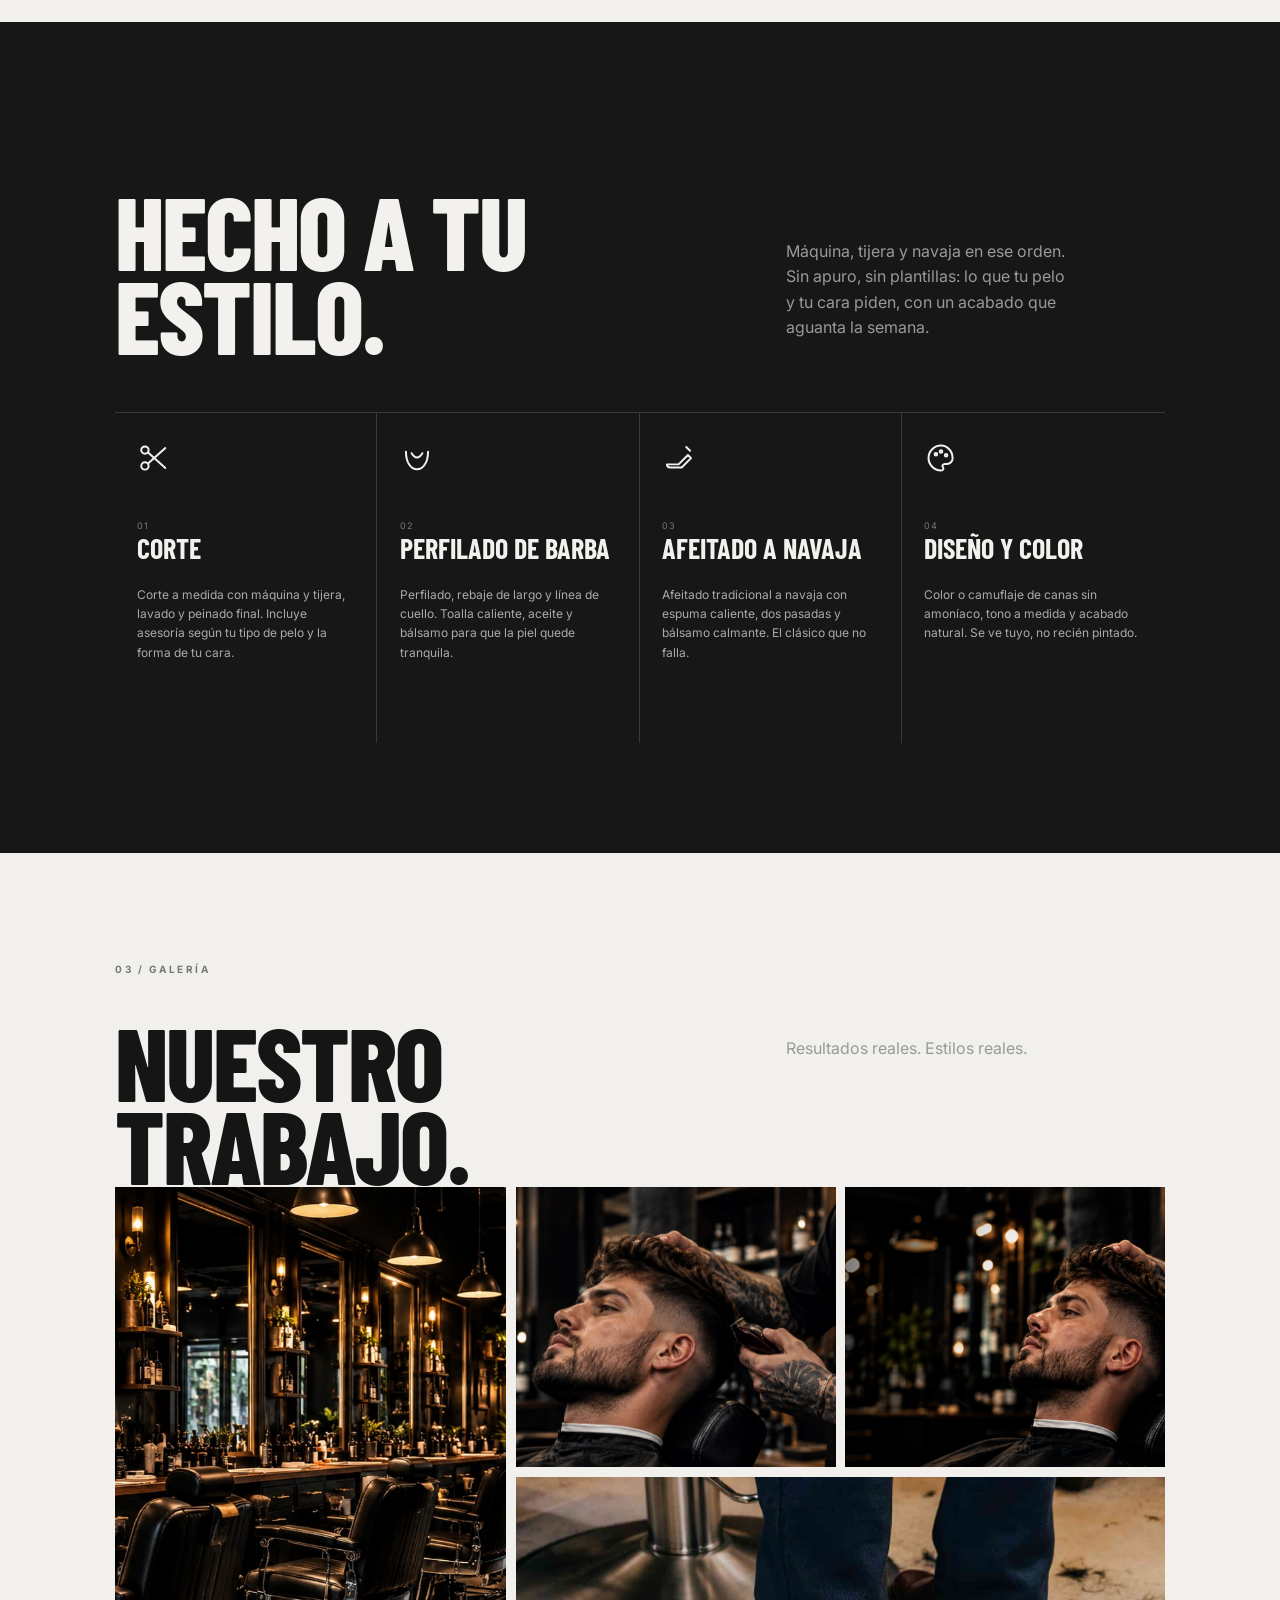
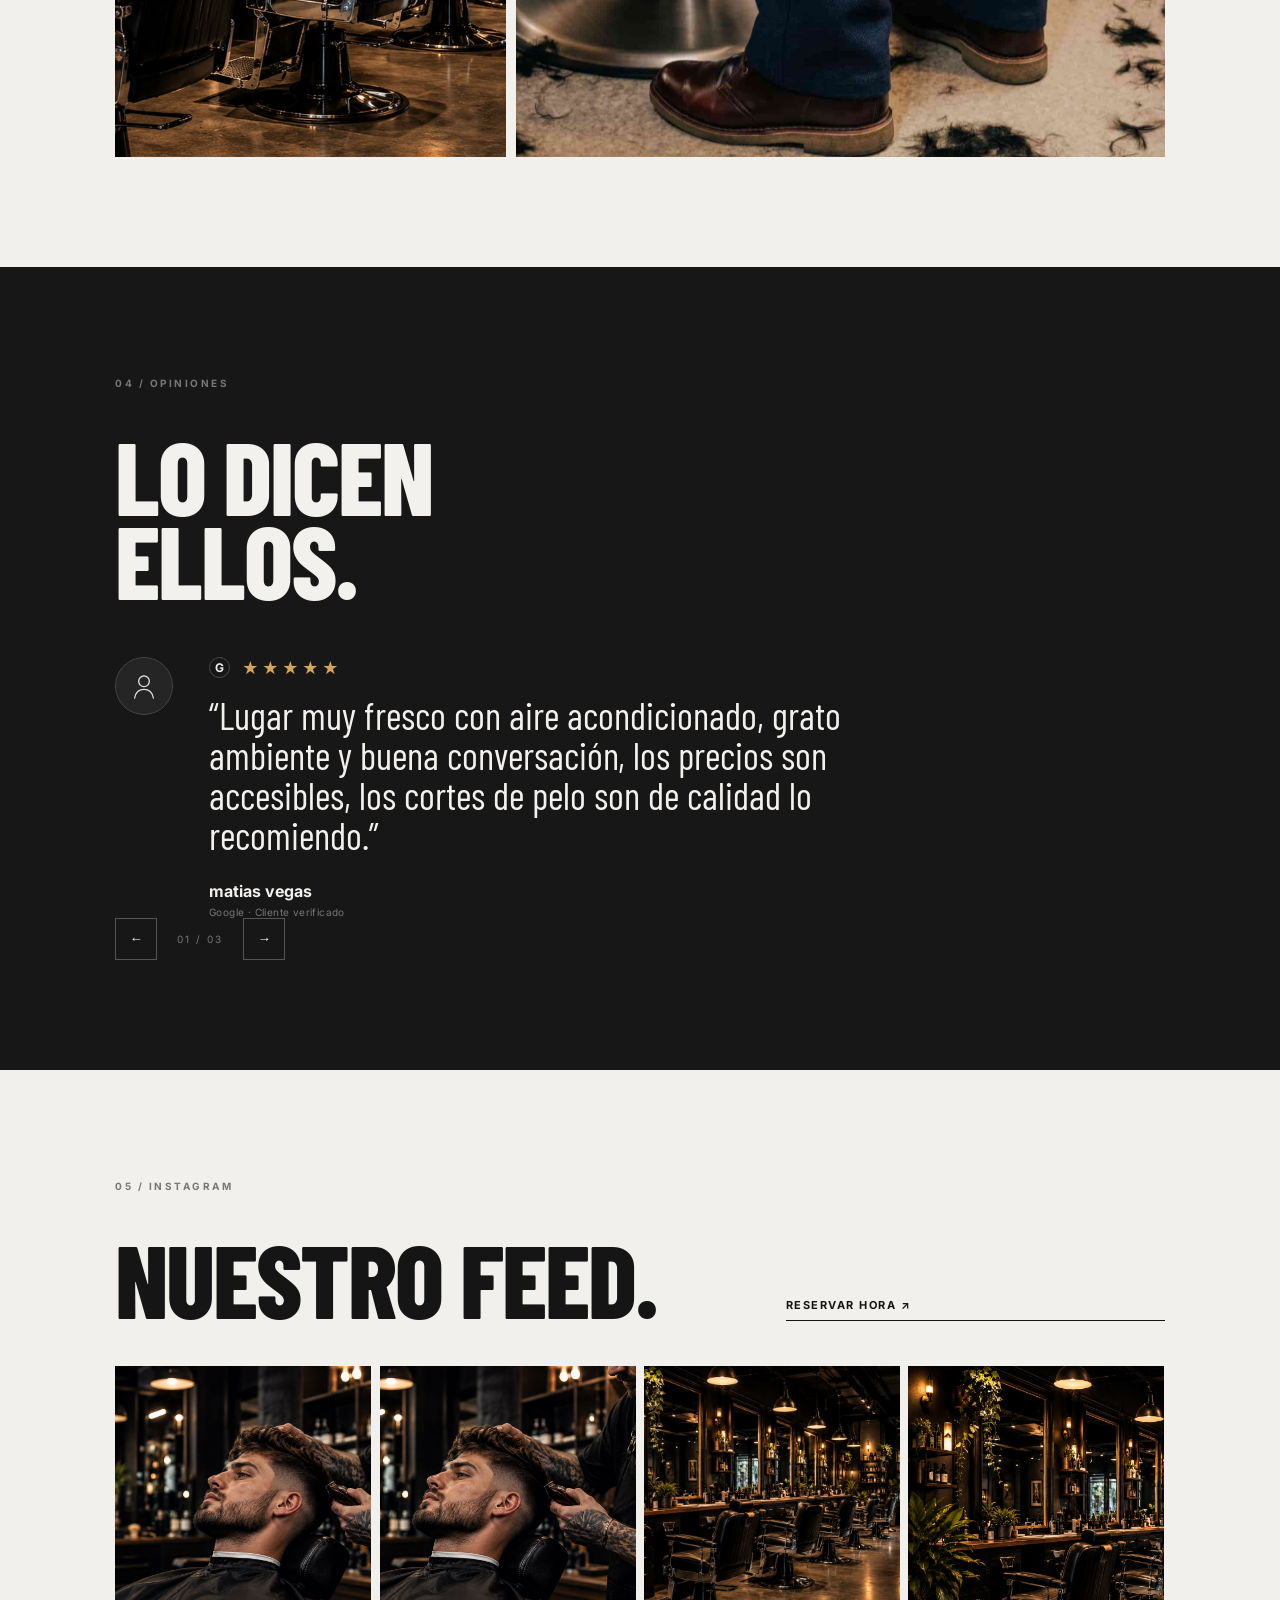
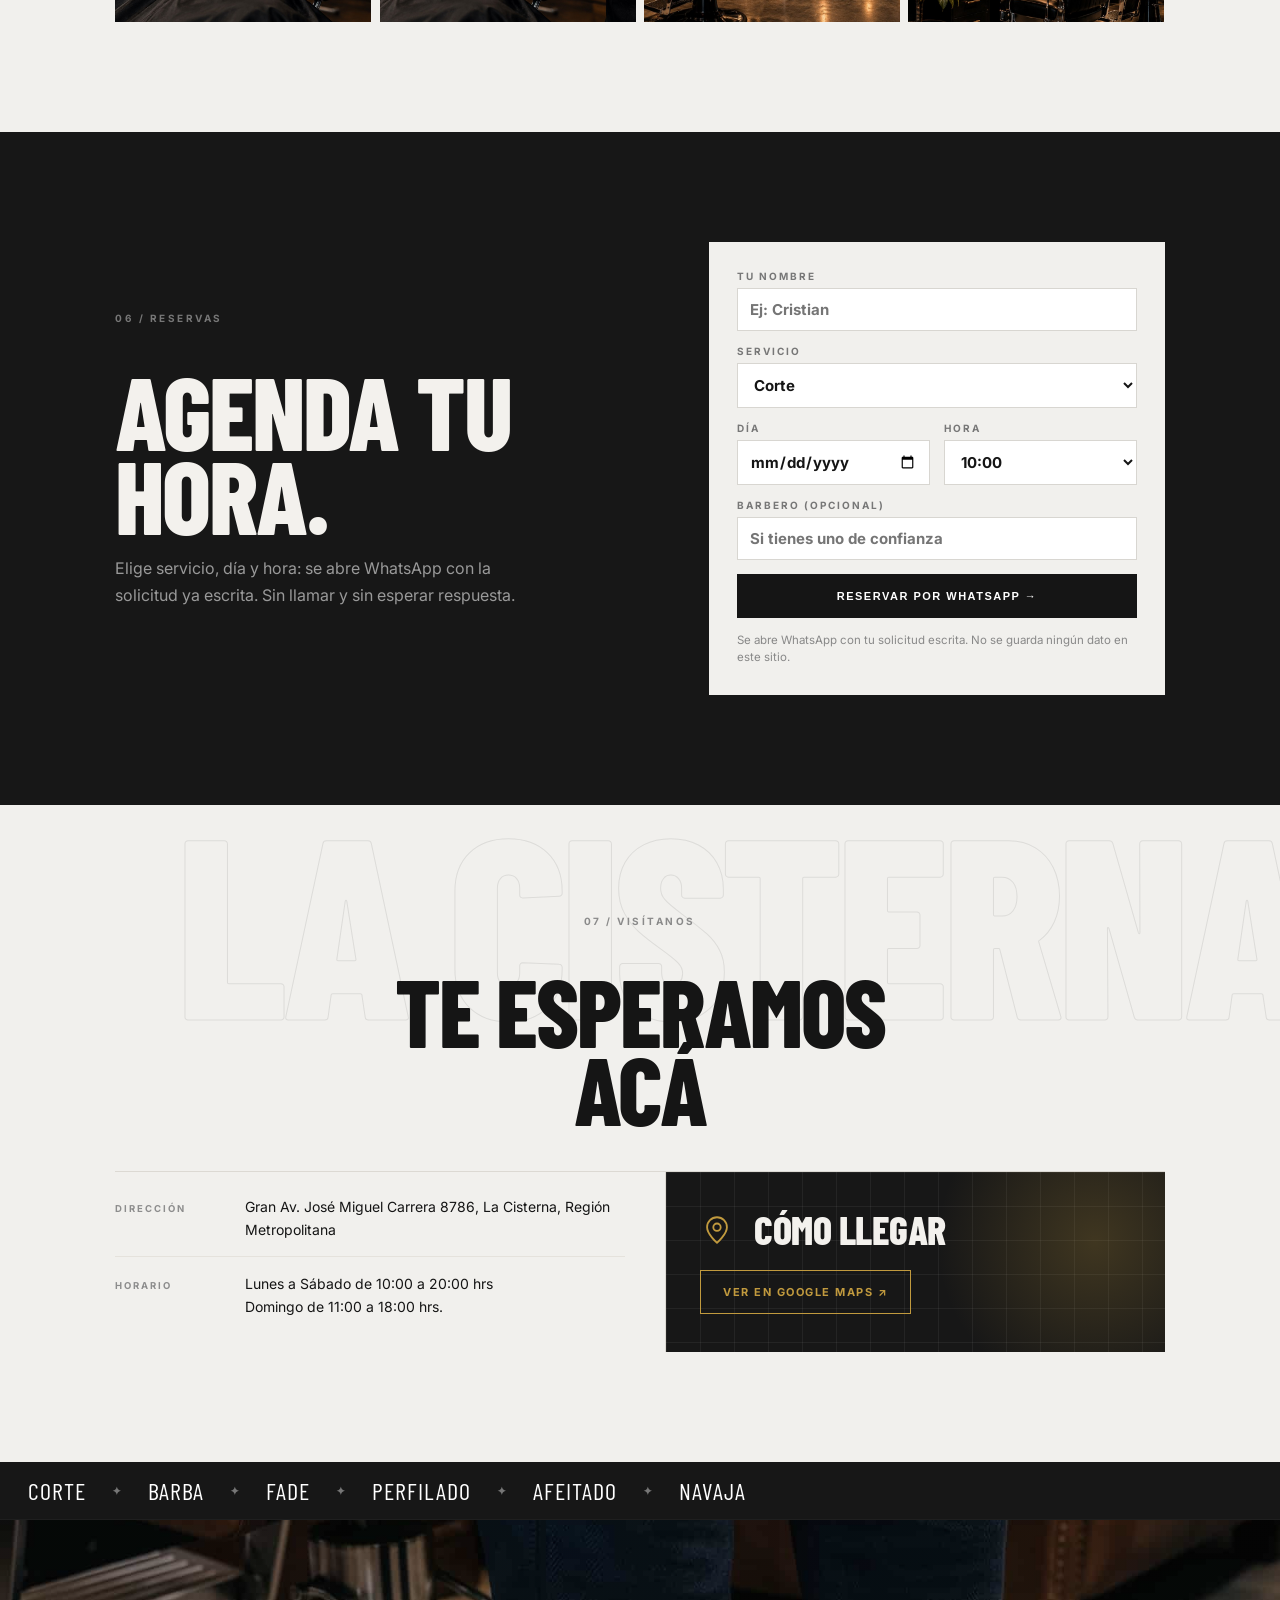
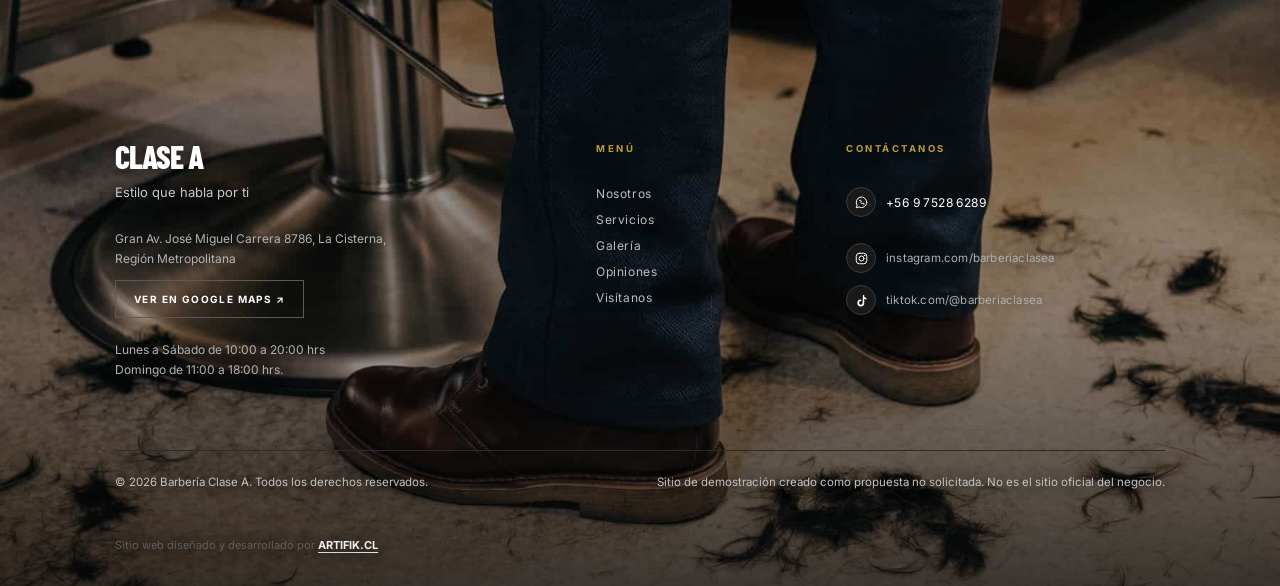
==== commit 42ddfa28: "Mobile: titulo de Visit anos en una linea y textos de footer/CTA a 16px" ====
--- a/sites/barberia-clase-a/index.html
+++ b/sites/barberia-clase-a/index.html
@@ -120,6 +120,8 @@
   .hero h1,.intro h2,.section-head h2,.gallery-head h2,.social-head h2,.visit-head h2,.reserva h2,.footer p.footer-logo{letter-spacing:-1px}
   .hero h1{letter-spacing:-1px;line-height:.86}
   /* Reservas: titular en una sola línea */
+  .visit-head h2{font-size:clamp(28px,8.2vw,42px);white-space:nowrap;letter-spacing:-1px}
+  .visit-head h2 br{display:none}
   .reserva h2{font-size:clamp(34px,10.4vw,46px);white-space:nowrap;letter-spacing:-1px}
   .reserva h2 br{display:none}
   .reserva h2 span{display:inline}
@@ -131,11 +133,15 @@
   .footer p.footer-logo{font-size:48px;letter-spacing:-1px;margin-bottom:12px}
   .footer p.footer-tag{font-size:12px;max-width:250px;margin-bottom:20px}
   .footer-block{margin-bottom:18px}
-  .footer p.footer-line{font-size:12px;line-height:1.6;max-width:268px}
-  .footer-map{padding:11px 15px;font-size:9.5px;letter-spacing:1.1px}
+  .footer p.footer-line{font-size:16px;line-height:1.55;max-width:300px}
+  .footer-map{padding:14px 18px;font-size:16px;letter-spacing:.5px;line-height:1}
   .footer-title{font-size:12.5px;letter-spacing:1.2px;margin:16px 0 14px}
-  .footer-social{gap:15px;font-size:12px}
-  .footer-phone{font-size:12px;margin-bottom:0;letter-spacing:0}
+  .footer-social{gap:16px;font-size:16px}
+  .footer-social .fs-url{font-size:16px;line-height:1.35;color:#dcdcdc}
+  .footer-social .fs-icon{width:34px;height:34px}
+  .footer-social .fs-icon svg{width:17px;height:17px}
+  .footer p.footer-tag{font-size:15px;line-height:1.5;max-width:260px}
+  .footer-phone{font-size:16px;margin-bottom:0;letter-spacing:0;line-height:1.35}
   .footer-credit{flex-direction:column;gap:7px;text-align:left;font-size:11px;line-height:1.55;margin-top:26px;padding-top:18px;border-top-color:rgba(255,255,255,.18)}
   .footer-bottom{margin:22px -22px 0;padding:12px 22px 16px;background:#000;flex-direction:column;gap:6px;font-size:8.5px;color:rgba(255,255,255,.7)}
   .footer-bottom a{font-size:8.5px}
@@ -300,7 +306,7 @@
     <section class="visit" id="visitanos">
       <div class="visit-ghost" aria-hidden="true">La Cisterna</div>
       <div class="section-kicker">07 / VISÍTANOS</div>
-      <div class="visit-head"><h2>TE ESPERAMOS<br><span>ACÁ</span></h2></div>
+      <div class="visit-head"><h2>TE ESPERAMOS<br> <span>ACÁ</span></h2></div>
       <div class="visit-grid">
         <div class="visit-card">
           <div class="visit-row"><span class="k">Dirección</span><span class="v">Gran Av. José Miguel Carrera 8786, La Cisterna, Región Metropolitana</span></div>
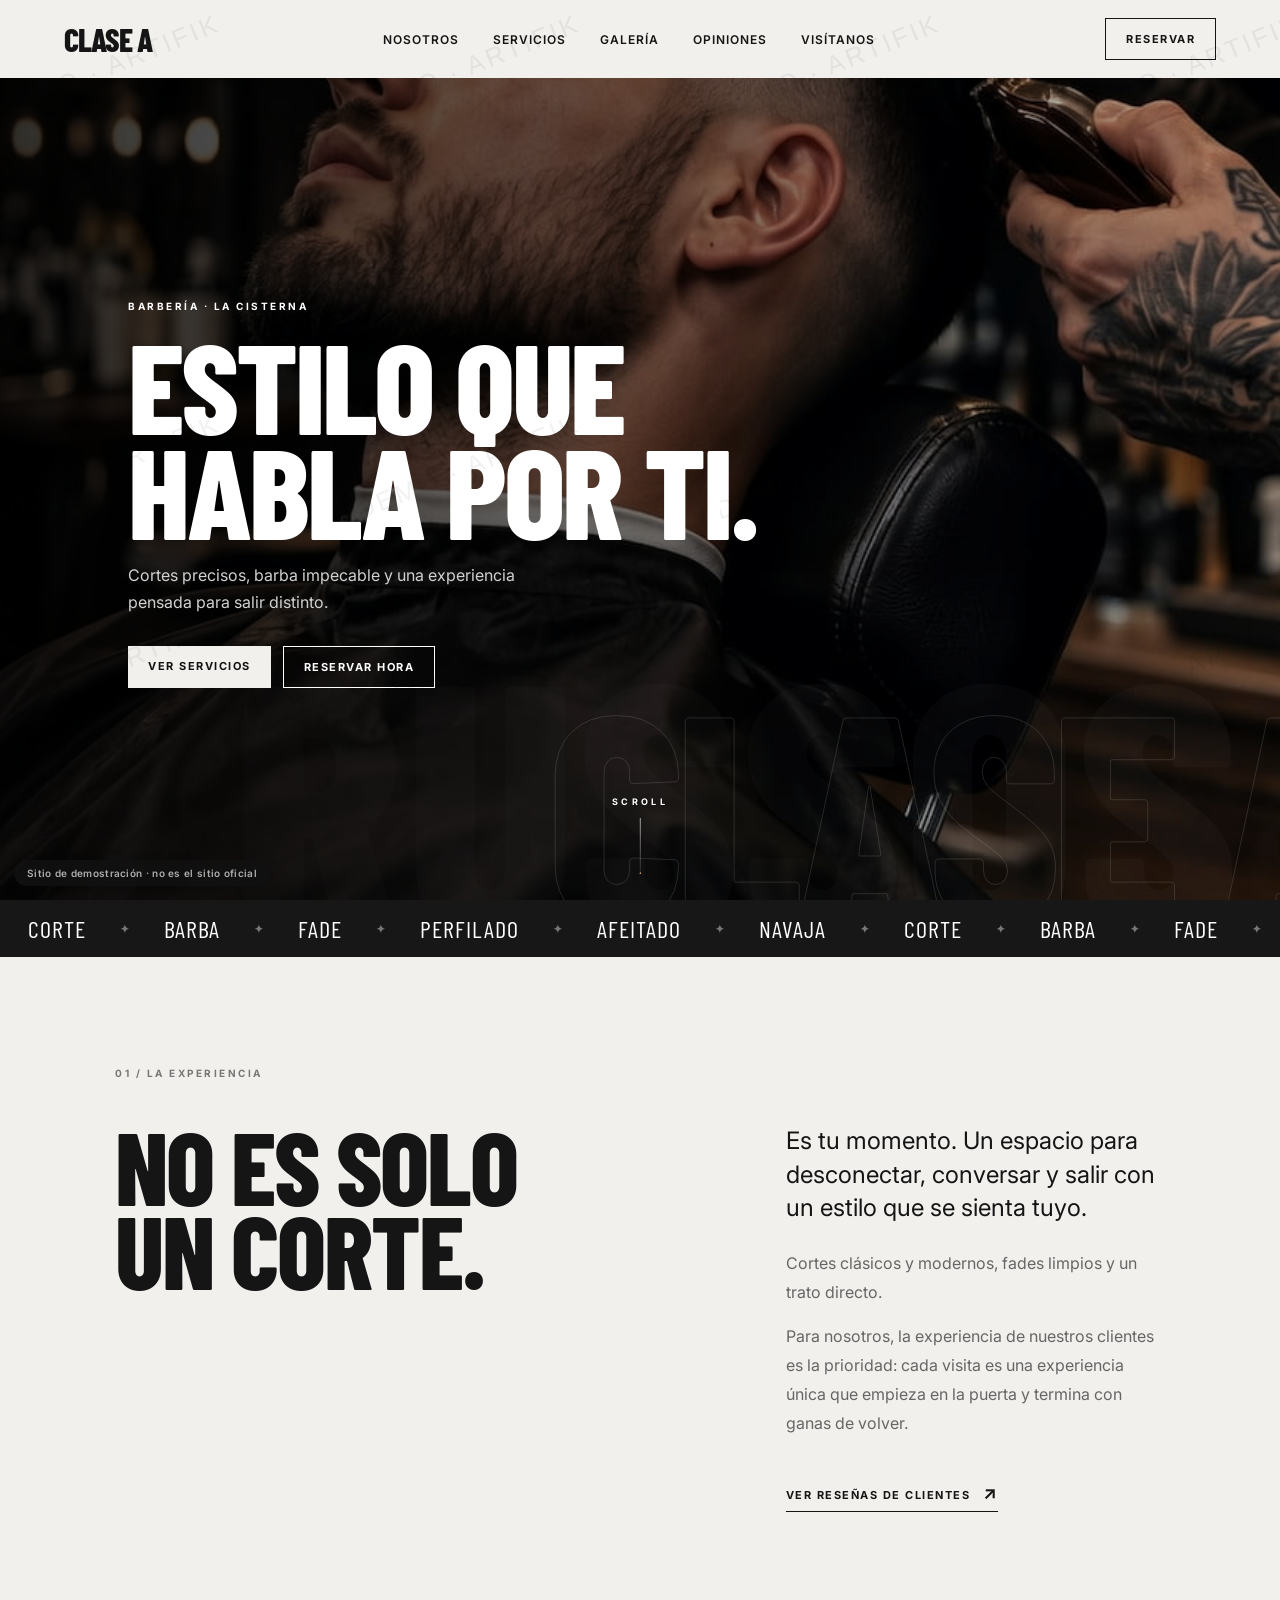
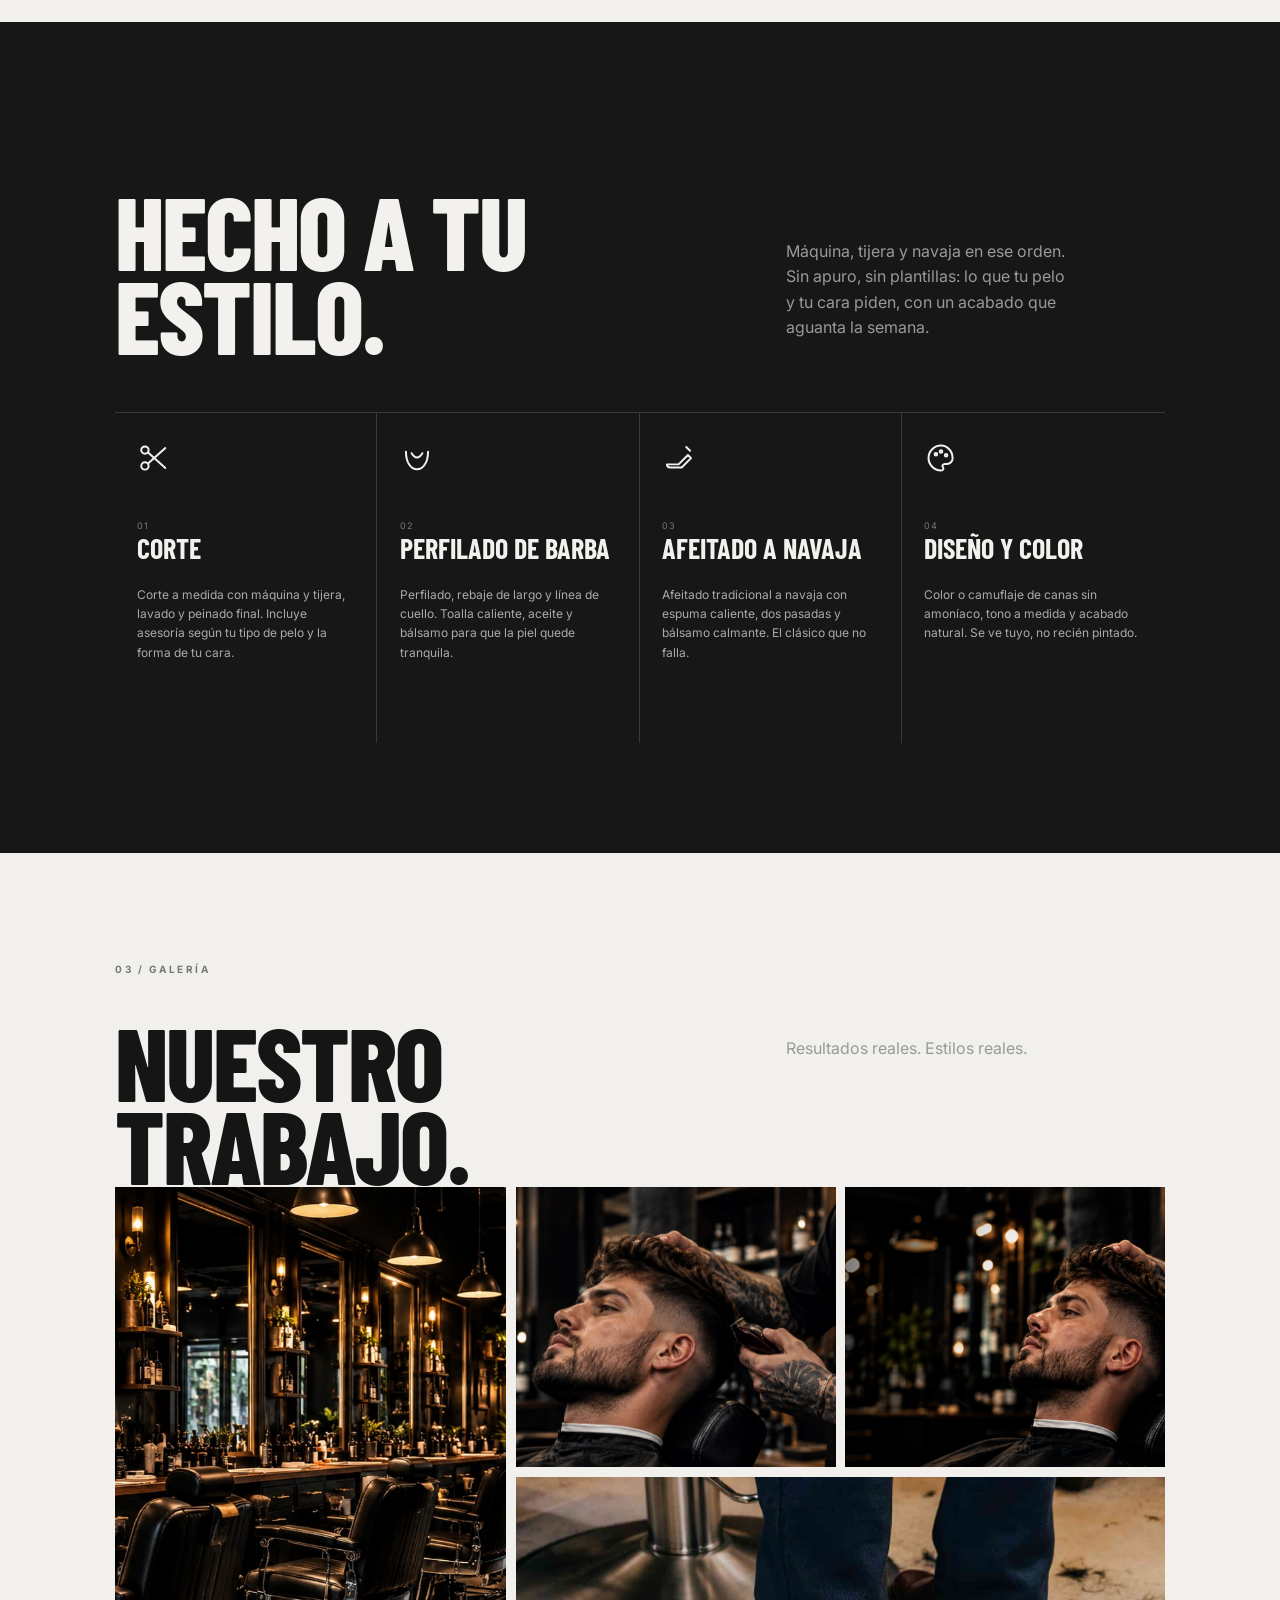
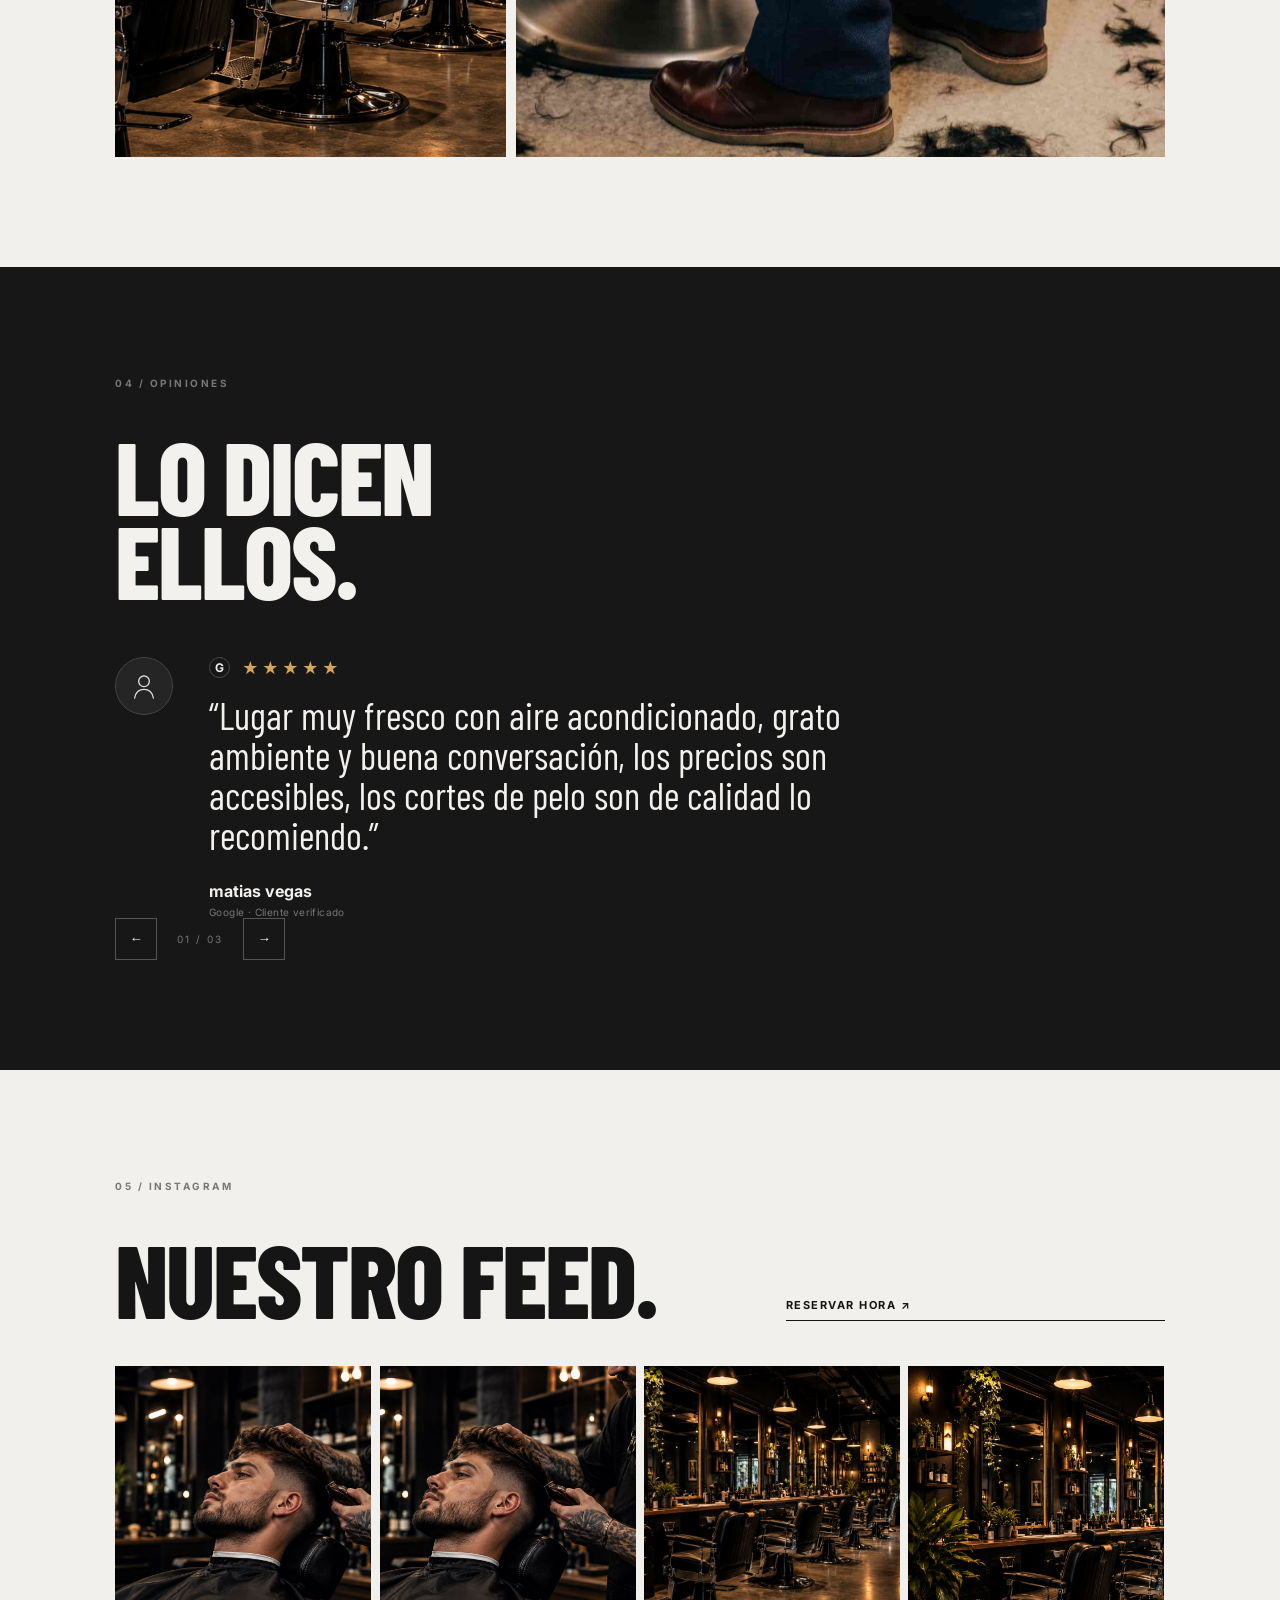
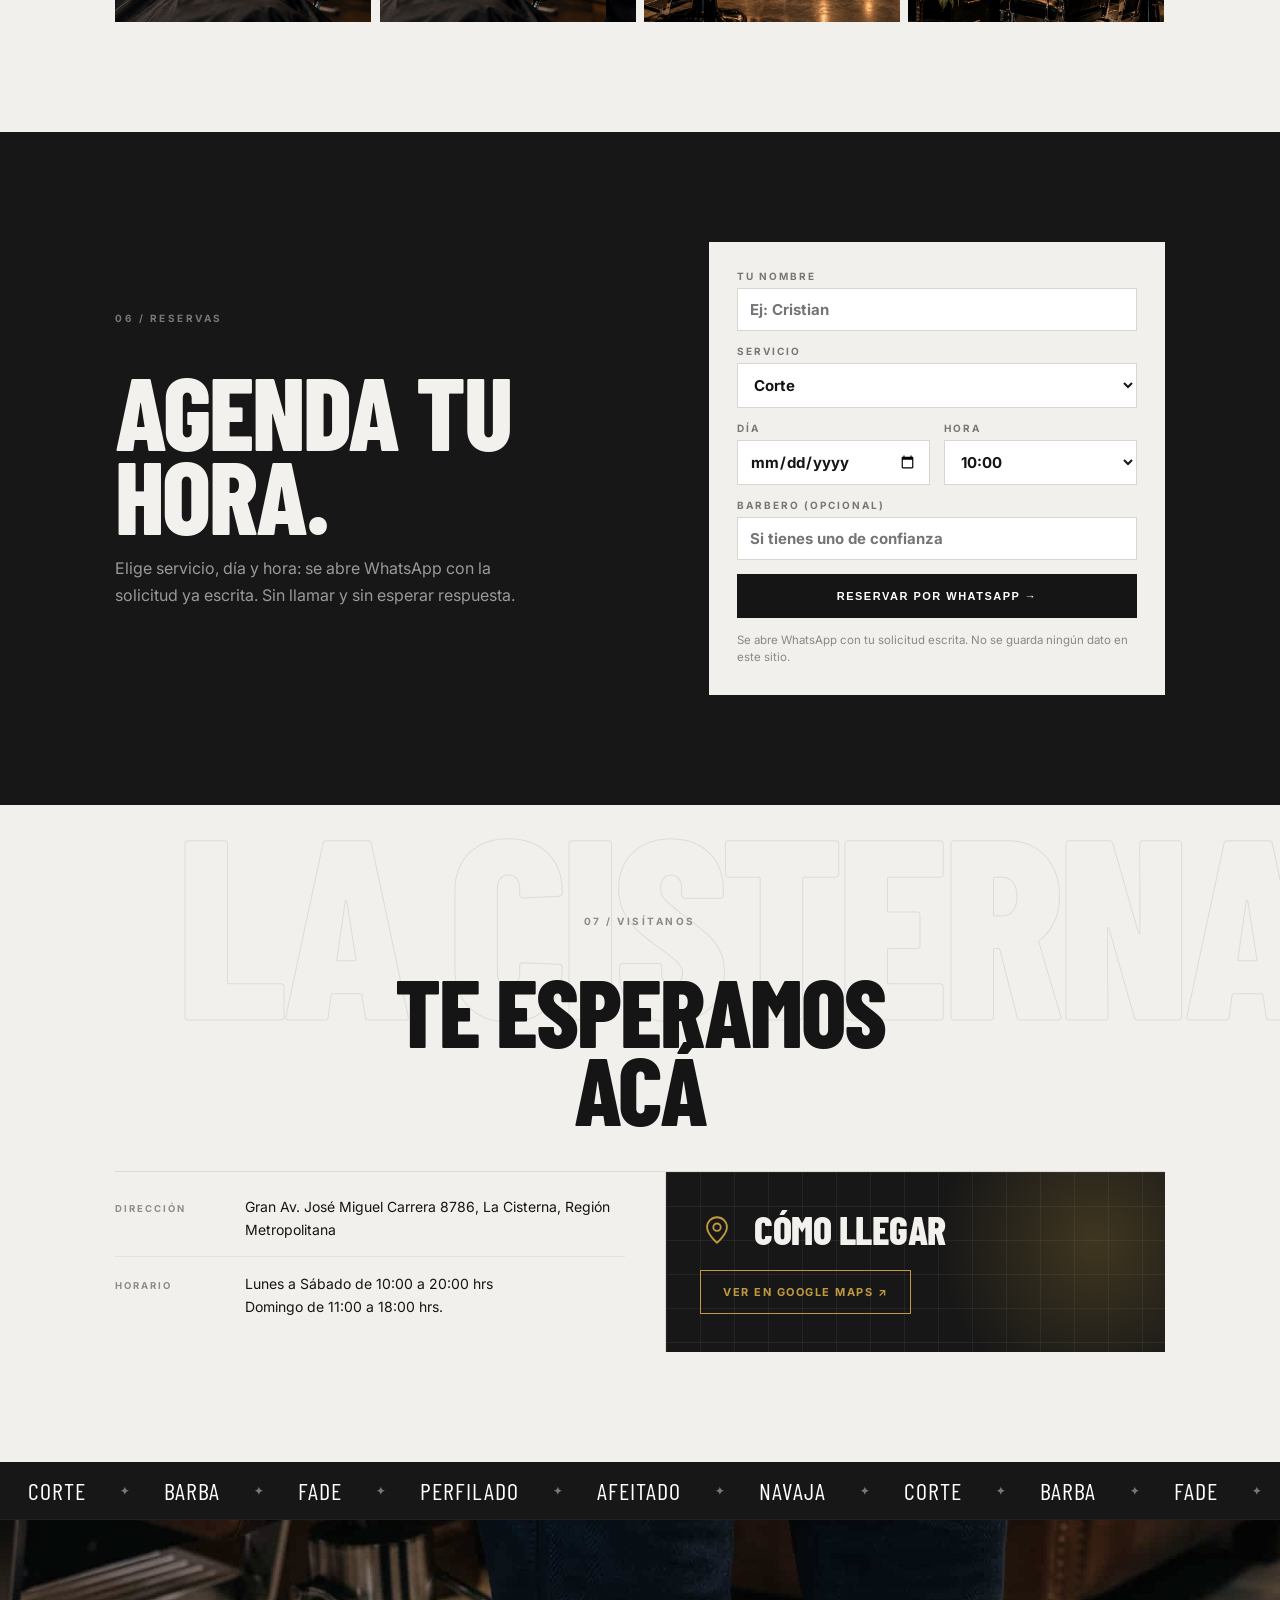
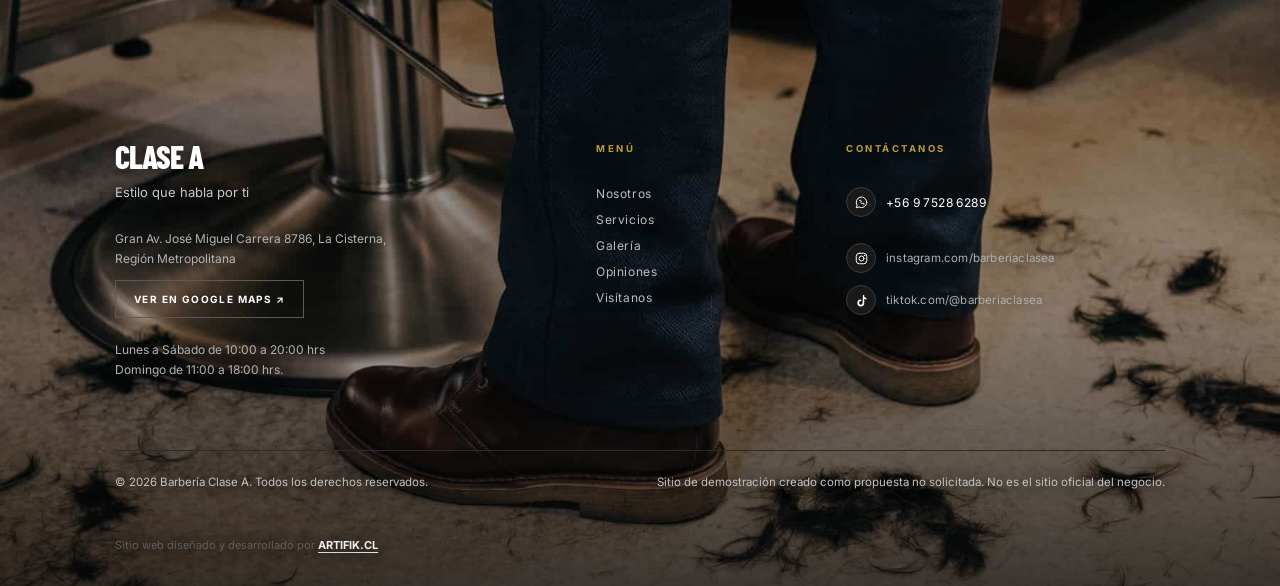
==== commit 9191a7a9: "Marquesina: contenido x3 por grupo, grupos a ancho de contenido y recorrido -50% para fila continua " ====
--- a/sites/barberia-clase-a/index.html
+++ b/sites/barberia-clase-a/index.html
@@ -11,7 +11,7 @@
   <script>document.documentElement.className+=" js";</script>
   <link href="https://fonts.googleapis.com/css2?family=Barlow+Condensed:wght@400;500;600;700;800&family=Inter:wght@400;500;600;700&display=swap" rel="stylesheet">
   <style>
-*{box-sizing:border-box}html{scroll-behavior:smooth}body{margin:0;background:#f1f0ed;color:#151515;font-family:Inter,Arial,sans-serif}a{color:inherit;text-decoration:none}.site-header{height:78px;display:flex;align-items:center;justify-content:space-between;padding:0 5vw;background:#f1f0ed;position:sticky;top:0;z-index:20}.brand{font-family:"Barlow Condensed",sans-serif;font-weight:800;font-size:32px;letter-spacing:-1px}.brand span,.section-head span,.intro h2 span,.gallery-head span,.social-head span{font-style:normal}.nav{display:flex;gap:34px;font-size:12px;font-weight:600;text-transform:uppercase;letter-spacing:1px}.header-cta,.btn{font-size:11px;font-weight:700;letter-spacing:1.5px;padding:13px 20px}.header-cta{border:1px solid #151515}.nav .nav-cta{display:none}.menu-toggle{display:none;background:none;border:0;font-size:24px;cursor:pointer;line-height:1;padding:10px;color:inherit}.menu-icon{display:block}.hero{min-height:calc(100vh - 78px);position:relative;display:flex;align-items:center;overflow:hidden;background:#252525;color:#fff}.hero-media{position:absolute;inset:0;background:#111;overflow:hidden}.hero-media img{width:100%;height:100%;object-fit:cover;object-position:center;display:block}.hero-media:after{content:"RUSSOS";position:absolute;right:5vw;bottom:-7vw;font-family:"Barlow Condensed";font-size:27vw;font-weight:800;color:rgba(255,255,255,.035)}.hero-overlay{position:absolute;inset:0;background:linear-gradient(90deg,rgba(0,0,0,.82),rgba(0,0,0,.2))}.hero-content{position:relative;z-index:1;width:min(760px,90%);margin-left:10vw}.eyebrow,.section-kicker{font-size:10px;letter-spacing:2.5px;font-weight:700}.hero h1{font-family:"Barlow Condensed";font-size:clamp(70px,10vw,145px);line-height:.82;margin:20px 0;font-weight:800;letter-spacing:-3px}.hero h1 em,.contact h2 em{font-style:normal}.hero-copy{max-width:440px;line-height:1.7;color:#d1d1d1}.hero-actions{display:flex;gap:12px;margin-top:30px}.btn-light{background:#f1f0ed;color:#111}.btn-outline{border:1px solid #fff;color:#fff}.hero-cue{position:absolute;left:50%;bottom:26px;z-index:6;transform:translateX(-50%);display:flex;flex-direction:column;align-items:center;gap:11px;color:#fff;text-transform:uppercase;font-size:9px;letter-spacing:3.4px;font-weight:700;pointer-events:none;transition:opacity .45s ease,transform .45s ease}.hero-cue.is-hidden{opacity:0;transform:translate(-50%,12px)}.hero-cue-track{position:relative;display:block;width:1px;height:56px;overflow:hidden;background:linear-gradient(to bottom,rgba(255,255,255,.62),rgba(255,255,255,.10))}.hero-cue-track i{position:absolute;left:0;top:-44px;width:1px;height:44px;background:linear-gradient(to bottom,rgba(224,181,88,0),#e0b558);animation:heroCue 1.7s cubic-bezier(.4,0,.2,1) infinite}.hero-cue-track:after{content:"";position:absolute;left:50%;bottom:0;width:7px;height:7px;border-right:2px solid #e0b558;border-bottom:2px solid #e0b558;transform:translateX(-50%) rotate(45deg)}@keyframes heroCue{0%{transform:translateY(0);opacity:0}16%{opacity:1}72%{opacity:1}100%{transform:translateY(100px);opacity:0}}@media(max-width:800px){.hero-cue{bottom:18px;font-size:8px;letter-spacing:3px}.hero-cue-track{height:44px}}@media(prefers-reduced-motion:reduce){.hero-cue-track i{animation:none;top:16px;height:22px;background:#c19a3e}}.marquee{width:100%;overflow:hidden;background:#171717;color:#fff;padding:0}.marquee-track{display:flex;width:max-content;animation:marquee 22s linear infinite;will-change:transform}.marquee-group{width:max-content;min-width:100vw;display:flex;align-items:center;justify-content:flex-start;gap:26px;padding:14px 28px;font-family:"Barlow Condensed";font-size:24px;letter-spacing:1px;white-space:nowrap}.marquee-group b{font-size:11px;color:#777}@keyframes marquee{from{transform:translateX(0)}to{transform:translateX(-50%)}}.section{padding:110px 9vw}.section-kicker{margin-bottom:45px;color:#777}.intro-grid,.section-head,.gallery-head,.social-head{display:grid;grid-template-columns:1.2fr .8fr;gap:8vw}.intro h2,.section-head h2,.gallery-head h2,.social-head h2{font-family:"Barlow Condensed";font-size:clamp(55px,8vw,115px);line-height:.82;margin:0;font-weight:800;letter-spacing:-2px}.lead{font-size:24px;line-height:1.4;margin-top:0}.intro p:not(.lead){color:#666;line-height:1.8;max-width:520px}.text-link{display:inline-block;margin-top:28px;font-size:11px;font-weight:700;letter-spacing:1.5px;border-bottom:1px solid;padding-bottom:8px}.text-link span{font-size:18px;margin-left:8px}.dark{background:#171717;color:#f3f1ed}.dark .section-kicker{color:#777}.section-head{align-items:end;margin-bottom:55px}.section-head p,.gallery-head p{max-width:280px;line-height:1.6;color:#999}.service-grid{display:grid;grid-template-columns:repeat(4,1fr);border-top:1px solid #3a3a3a}.service-card{min-height:330px;padding:28px 22px;border-right:1px solid #3a3a3a;display:flex;flex-direction:column;position:relative;overflow:hidden;isolation:isolate;transition:transform .35s cubic-bezier(.2,.7,.2,1),background .35s ease,border-color .35s ease,box-shadow .35s ease}.service-card:last-child{border-right:0}.service-card.featured{background:#262626}.service-card>span{font-size:9px;color:#777;letter-spacing:1px;transition:transform .35s ease,color .35s ease}.service-card::before{content:"";position:absolute;inset:auto -30% -55% -30%;height:150px;background:radial-gradient(circle,rgba(213,165,90,.18),transparent 68%);transform:translateY(55px);opacity:0;transition:transform .45s ease,opacity .45s ease;pointer-events:none;z-index:-1}.service-card::after{content:"";position:absolute;top:0;left:-110%;width:55%;height:100%;background:linear-gradient(105deg,transparent 0 38%,rgba(255,255,255,.09) 48%,transparent 60%);transform:skewX(-18deg);transition:left .65s ease;pointer-events:none}.service-icon{font-size:35px;margin-bottom:45px;transform-origin:center;transition:transform .35s cubic-bezier(.2,.8,.2,1),filter .35s ease}.service-card h3{font-family:"Barlow Condensed";font-size:28px;margin:0 0 10px;transition:letter-spacing .35s ease}.service-card:hover{transform:translateY(-8px) scale(1.015);background:#222;border-color:#5a5a5a;box-shadow:0 20px 45px rgba(0,0,0,.28);z-index:3}.service-card:hover::before{transform:translateY(0);opacity:1}.service-card:hover::after{left:125%}.service-card:hover .service-icon{transform:scale(1.18) rotate(-4deg);filter:drop-shadow(0 0 10px rgba(255,255,255,.18))}.service-card:hover>span{transform:translateX(4px);color:#aaa}.service-card:hover strong{transform:translateX(4px)}.service-card:hover h3{letter-spacing:.4px;animation:serviceGlitch .34s steps(2,end) 1}@keyframes serviceGlitch{0%{transform:none;text-shadow:none}35%{transform:translateX(1px);text-shadow:-1px 0 rgba(213,165,90,.8)}65%{transform:translateX(-1px);text-shadow:1px 0 rgba(255,255,255,.55)}100%{transform:none;text-shadow:none}}.service-card p{font-size:12px;line-height:1.6;color:#aaa;min-height:45px}.service-card strong{margin-top:auto;font-family:"Barlow Condensed";font-size:22px;transition:transform .35s ease;color:#f3f1ed}.gallery-grid{display:grid;grid-template-columns:1.1fr .9fr .9fr;grid-template-rows:280px 280px;gap:10px}.gallery-item{background:#d4d1ca;overflow:hidden;margin:0}.gallery-item img{width:100%;height:100%;display:block;object-fit:cover}.gallery-item img{width:100%;height:100%;object-fit:cover;display:block;transition:transform .5s ease}.gallery-item:hover img{transform:scale(1.04)}.gallery-item.tall{grid-row:span 2}.gallery-item.wide{grid-column:2 / 4}.asset-note{font-size:11px;color:#888}.review-slider{position:relative;max-width:850px;min-height:240px}.review{display:none;grid-template-columns:70px 1fr;column-gap:24px;align-items:start}.review-main{min-width:0}.review-source{display:flex;align-items:center;gap:12px;margin-bottom:18px}.review.active{display:grid}.avatar{width:58px;height:58px;border-radius:50%;background:#252525;border:1px solid #444;display:grid;place-items:center}.avatar svg{width:32px;height:32px;stroke:#ddd;fill:none;stroke-width:2;stroke-linecap:round;stroke-linejoin:round}.avatar-1{box-shadow:inset 0 0 0 2px #303030}.avatar-2{box-shadow:inset 0 0 0 2px #363636}.avatar-3{box-shadow:inset 0 0 0 2px #2c2c2c}.avatar-4{box-shadow:inset 0 0 0 2px #404040}.avatar-5{box-shadow:inset 0 0 0 2px #333}.google-g{display:inline-grid;place-items:center;width:21px;height:21px;border:1px solid #4c4c4c;border-radius:50%;font:700 12px Inter;color:#eee}.stars{color:#d5a55a;letter-spacing:3px;margin:0}.review p{font-family:"Barlow Condensed";font-size:38px;line-height:1.05;max-width:760px;margin:0 0 25px}.review strong,.review small{display:block}.review small{color:#777;margin-top:5px;font-size:10px;letter-spacing:.4px}.slider-controls{display:flex;gap:20px;align-items:center}.slider-controls button{background:none;border:1px solid #555;color:#fff;width:42px;height:42px}.slider-count{font-size:10px;letter-spacing:2px;color:#777}.social-head{align-items:end;margin-bottom:45px}.social-grid{display:grid;grid-template-columns:repeat(4,1fr);gap:8px}.social-tile{aspect-ratio:1;background:#d1cec7;display:grid;place-items:center;color:#888;font-family:"Barlow Condensed";font-size:25px;overflow:hidden}.social-tile img{width:100%;height:100%;object-fit:cover;display:block}.contact{min-height:620px;background-color:#222;background-position:center;background-size:cover;position:relative;color:#fff;display:flex;align-items:center}.contact-overlay{position:absolute;z-index:1;inset:0;background:linear-gradient(90deg,rgba(0,0,0,.72),rgba(0,0,0,.2))}.contact-content{position:relative;z-index:2;margin-left:10vw}.contact h2{font-family:"Barlow Condensed";font-size:clamp(75px,11vw,160px);line-height:.8;margin:20px 0}.contact-content>p:not(.eyebrow){max-width:350px;line-height:1.6;color:#ccc;margin-bottom:30px}@media(max-width:800px){.marquee-group{font-size:20px;gap:14px;padding:12px 18px}.site-header{height:68px;padding:0 5vw;position:sticky}.nav{display:flex;position:absolute;top:68px;left:0;right:0;flex-direction:column;gap:0;background:#f1f0ed;border-top:1px solid #d8d6d1;box-shadow:0 18px 30px rgba(0,0,0,.12);padding:8px 5vw;opacity:0;visibility:hidden;transform:translateY(-8px);pointer-events:none;transition:opacity .22s ease,transform .22s ease,visibility .22s ease;z-index:30}.nav.open{opacity:1;visibility:visible;transform:translateY(0);pointer-events:auto}.nav a{padding:15px 0;border-bottom:1px solid #ddd9d2;font-size:12px}.nav a:last-child{border-bottom:0}.nav .nav-cta{display:block;margin:14px 0 6px;padding:15px;background:#151515;color:#fff;text-align:center;border:0;font-weight:700;letter-spacing:2px}.header-cta{display:none}.menu-toggle{display:block}.hero{min-height:calc(100vh - 68px)}.hero-content{margin-left:7vw;margin-top:38vh}.hero h1{font-size:72px}.hero-actions{gap:16px}.section{padding:75px 7vw}.intro-grid,.section-head,.gallery-head,.social-head{grid-template-columns:1fr;gap:30px}.service-grid{grid-template-columns:1fr 1fr}.service-card{border-bottom:1px solid #3a3a3a}.gallery-grid{grid-template-columns:1fr 1fr;grid-template-rows:220px 220px}.gallery-item.tall{grid-row:span 1}.gallery-item.wide{grid-column:1 / 3}.review{grid-template-columns:52px 1fr;column-gap:16px}.avatar{width:48px;height:48px}.avatar svg{width:26px;height:26px}.review p{font-size:30px}.social-grid{grid-template-columns:1fr 1fr}.footer{grid-template-columns:1fr 1fr}}@media(max-width:480px){.footer-credit{grid-column:1}.service-grid{grid-template-columns:1fr}.gallery-grid{grid-template-columns:1fr;grid-template-rows:220px}.gallery-item.wide{grid-column:auto}.social-grid{grid-template-columns:1fr 1fr}.footer{grid-template-columns:1fr}.hero h1{font-size:62px}}
+*{box-sizing:border-box}html{scroll-behavior:smooth}body{margin:0;background:#f1f0ed;color:#151515;font-family:Inter,Arial,sans-serif}a{color:inherit;text-decoration:none}.site-header{height:78px;display:flex;align-items:center;justify-content:space-between;padding:0 5vw;background:#f1f0ed;position:sticky;top:0;z-index:20}.brand{font-family:"Barlow Condensed",sans-serif;font-weight:800;font-size:32px;letter-spacing:-1px}.brand span,.section-head span,.intro h2 span,.gallery-head span,.social-head span{font-style:normal}.nav{display:flex;gap:34px;font-size:12px;font-weight:600;text-transform:uppercase;letter-spacing:1px}.header-cta,.btn{font-size:11px;font-weight:700;letter-spacing:1.5px;padding:13px 20px}.header-cta{border:1px solid #151515}.nav .nav-cta{display:none}.menu-toggle{display:none;background:none;border:0;font-size:24px;cursor:pointer;line-height:1;padding:10px;color:inherit}.menu-icon{display:block}.hero{min-height:calc(100vh - 78px);position:relative;display:flex;align-items:center;overflow:hidden;background:#252525;color:#fff}.hero-media{position:absolute;inset:0;background:#111;overflow:hidden}.hero-media img{width:100%;height:100%;object-fit:cover;object-position:center;display:block}.hero-media:after{content:"RUSSOS";position:absolute;right:5vw;bottom:-7vw;font-family:"Barlow Condensed";font-size:27vw;font-weight:800;color:rgba(255,255,255,.035)}.hero-overlay{position:absolute;inset:0;background:linear-gradient(90deg,rgba(0,0,0,.82),rgba(0,0,0,.2))}.hero-content{position:relative;z-index:1;width:min(760px,90%);margin-left:10vw}.eyebrow,.section-kicker{font-size:10px;letter-spacing:2.5px;font-weight:700}.hero h1{font-family:"Barlow Condensed";font-size:clamp(70px,10vw,145px);line-height:.82;margin:20px 0;font-weight:800;letter-spacing:-3px}.hero h1 em,.contact h2 em{font-style:normal}.hero-copy{max-width:440px;line-height:1.7;color:#d1d1d1}.hero-actions{display:flex;gap:12px;margin-top:30px}.btn-light{background:#f1f0ed;color:#111}.btn-outline{border:1px solid #fff;color:#fff}.hero-cue{position:absolute;left:50%;bottom:26px;z-index:6;transform:translateX(-50%);display:flex;flex-direction:column;align-items:center;gap:11px;color:#fff;text-transform:uppercase;font-size:9px;letter-spacing:3.4px;font-weight:700;pointer-events:none;transition:opacity .45s ease,transform .45s ease}.hero-cue.is-hidden{opacity:0;transform:translate(-50%,12px)}.hero-cue-track{position:relative;display:block;width:1px;height:56px;overflow:hidden;background:linear-gradient(to bottom,rgba(255,255,255,.62),rgba(255,255,255,.10))}.hero-cue-track i{position:absolute;left:0;top:-44px;width:1px;height:44px;background:linear-gradient(to bottom,rgba(224,181,88,0),#e0b558);animation:heroCue 1.7s cubic-bezier(.4,0,.2,1) infinite}.hero-cue-track:after{content:"";position:absolute;left:50%;bottom:0;width:7px;height:7px;border-right:2px solid #e0b558;border-bottom:2px solid #e0b558;transform:translateX(-50%) rotate(45deg)}@keyframes heroCue{0%{transform:translateY(0);opacity:0}16%{opacity:1}72%{opacity:1}100%{transform:translateY(100px);opacity:0}}@media(max-width:800px){.hero-cue{bottom:18px;font-size:8px;letter-spacing:3px}.hero-cue-track{height:44px}}@media(prefers-reduced-motion:reduce){.hero-cue-track i{animation:none;top:16px;height:22px;background:#c19a3e}}.marquee{width:100%;overflow:hidden;background:#171717;color:#fff;padding:0}.marquee-track{display:flex;width:max-content;animation:marquee 52s linear infinite;will-change:transform}.marquee-group{width:max-content;display:flex;align-items:center;justify-content:flex-start;gap:34px;padding:14px 28px;font-family:"Barlow Condensed";font-size:24px;letter-spacing:1px;white-space:nowrap}.marquee-group b{font-size:11px;color:#777}@keyframes marquee{from{transform:translateX(0)}to{transform:translateX(-50%)}}.section{padding:110px 9vw}.section-kicker{margin-bottom:45px;color:#777}.intro-grid,.section-head,.gallery-head,.social-head{display:grid;grid-template-columns:1.2fr .8fr;gap:8vw}.intro h2,.section-head h2,.gallery-head h2,.social-head h2{font-family:"Barlow Condensed";font-size:clamp(55px,8vw,115px);line-height:.82;margin:0;font-weight:800;letter-spacing:-2px}.lead{font-size:24px;line-height:1.4;margin-top:0}.intro p:not(.lead){color:#666;line-height:1.8;max-width:520px}.text-link{display:inline-block;margin-top:28px;font-size:11px;font-weight:700;letter-spacing:1.5px;border-bottom:1px solid;padding-bottom:8px}.text-link span{font-size:18px;margin-left:8px}.dark{background:#171717;color:#f3f1ed}.dark .section-kicker{color:#777}.section-head{align-items:end;margin-bottom:55px}.section-head p,.gallery-head p{max-width:280px;line-height:1.6;color:#999}.service-grid{display:grid;grid-template-columns:repeat(4,1fr);border-top:1px solid #3a3a3a}.service-card{min-height:330px;padding:28px 22px;border-right:1px solid #3a3a3a;display:flex;flex-direction:column;position:relative;overflow:hidden;isolation:isolate;transition:transform .35s cubic-bezier(.2,.7,.2,1),background .35s ease,border-color .35s ease,box-shadow .35s ease}.service-card:last-child{border-right:0}.service-card.featured{background:#262626}.service-card>span{font-size:9px;color:#777;letter-spacing:1px;transition:transform .35s ease,color .35s ease}.service-card::before{content:"";position:absolute;inset:auto -30% -55% -30%;height:150px;background:radial-gradient(circle,rgba(213,165,90,.18),transparent 68%);transform:translateY(55px);opacity:0;transition:transform .45s ease,opacity .45s ease;pointer-events:none;z-index:-1}.service-card::after{content:"";position:absolute;top:0;left:-110%;width:55%;height:100%;background:linear-gradient(105deg,transparent 0 38%,rgba(255,255,255,.09) 48%,transparent 60%);transform:skewX(-18deg);transition:left .65s ease;pointer-events:none}.service-icon{font-size:35px;margin-bottom:45px;transform-origin:center;transition:transform .35s cubic-bezier(.2,.8,.2,1),filter .35s ease}.service-card h3{font-family:"Barlow Condensed";font-size:28px;margin:0 0 10px;transition:letter-spacing .35s ease}.service-card:hover{transform:translateY(-8px) scale(1.015);background:#222;border-color:#5a5a5a;box-shadow:0 20px 45px rgba(0,0,0,.28);z-index:3}.service-card:hover::before{transform:translateY(0);opacity:1}.service-card:hover::after{left:125%}.service-card:hover .service-icon{transform:scale(1.18) rotate(-4deg);filter:drop-shadow(0 0 10px rgba(255,255,255,.18))}.service-card:hover>span{transform:translateX(4px);color:#aaa}.service-card:hover strong{transform:translateX(4px)}.service-card:hover h3{letter-spacing:.4px;animation:serviceGlitch .34s steps(2,end) 1}@keyframes serviceGlitch{0%{transform:none;text-shadow:none}35%{transform:translateX(1px);text-shadow:-1px 0 rgba(213,165,90,.8)}65%{transform:translateX(-1px);text-shadow:1px 0 rgba(255,255,255,.55)}100%{transform:none;text-shadow:none}}.service-card p{font-size:12px;line-height:1.6;color:#aaa;min-height:45px}.service-card strong{margin-top:auto;font-family:"Barlow Condensed";font-size:22px;transition:transform .35s ease;color:#f3f1ed}.gallery-grid{display:grid;grid-template-columns:1.1fr .9fr .9fr;grid-template-rows:280px 280px;gap:10px}.gallery-item{background:#d4d1ca;overflow:hidden;margin:0}.gallery-item img{width:100%;height:100%;display:block;object-fit:cover}.gallery-item img{width:100%;height:100%;object-fit:cover;display:block;transition:transform .5s ease}.gallery-item:hover img{transform:scale(1.04)}.gallery-item.tall{grid-row:span 2}.gallery-item.wide{grid-column:2 / 4}.asset-note{font-size:11px;color:#888}.review-slider{position:relative;max-width:850px;min-height:240px}.review{display:none;grid-template-columns:70px 1fr;column-gap:24px;align-items:start}.review-main{min-width:0}.review-source{display:flex;align-items:center;gap:12px;margin-bottom:18px}.review.active{display:grid}.avatar{width:58px;height:58px;border-radius:50%;background:#252525;border:1px solid #444;display:grid;place-items:center}.avatar svg{width:32px;height:32px;stroke:#ddd;fill:none;stroke-width:2;stroke-linecap:round;stroke-linejoin:round}.avatar-1{box-shadow:inset 0 0 0 2px #303030}.avatar-2{box-shadow:inset 0 0 0 2px #363636}.avatar-3{box-shadow:inset 0 0 0 2px #2c2c2c}.avatar-4{box-shadow:inset 0 0 0 2px #404040}.avatar-5{box-shadow:inset 0 0 0 2px #333}.google-g{display:inline-grid;place-items:center;width:21px;height:21px;border:1px solid #4c4c4c;border-radius:50%;font:700 12px Inter;color:#eee}.stars{color:#d5a55a;letter-spacing:3px;margin:0}.review p{font-family:"Barlow Condensed";font-size:38px;line-height:1.05;max-width:760px;margin:0 0 25px}.review strong,.review small{display:block}.review small{color:#777;margin-top:5px;font-size:10px;letter-spacing:.4px}.slider-controls{display:flex;gap:20px;align-items:center}.slider-controls button{background:none;border:1px solid #555;color:#fff;width:42px;height:42px}.slider-count{font-size:10px;letter-spacing:2px;color:#777}.social-head{align-items:end;margin-bottom:45px}.social-grid{display:grid;grid-template-columns:repeat(4,1fr);gap:8px}.social-tile{aspect-ratio:1;background:#d1cec7;display:grid;place-items:center;color:#888;font-family:"Barlow Condensed";font-size:25px;overflow:hidden}.social-tile img{width:100%;height:100%;object-fit:cover;display:block}.contact{min-height:620px;background-color:#222;background-position:center;background-size:cover;position:relative;color:#fff;display:flex;align-items:center}.contact-overlay{position:absolute;z-index:1;inset:0;background:linear-gradient(90deg,rgba(0,0,0,.72),rgba(0,0,0,.2))}.contact-content{position:relative;z-index:2;margin-left:10vw}.contact h2{font-family:"Barlow Condensed";font-size:clamp(75px,11vw,160px);line-height:.8;margin:20px 0}.contact-content>p:not(.eyebrow){max-width:350px;line-height:1.6;color:#ccc;margin-bottom:30px}@media(max-width:800px){.marquee-group{font-size:20px;gap:14px;padding:12px 18px}.site-header{height:68px;padding:0 5vw;position:sticky}.nav{display:flex;position:absolute;top:68px;left:0;right:0;flex-direction:column;gap:0;background:#f1f0ed;border-top:1px solid #d8d6d1;box-shadow:0 18px 30px rgba(0,0,0,.12);padding:8px 5vw;opacity:0;visibility:hidden;transform:translateY(-8px);pointer-events:none;transition:opacity .22s ease,transform .22s ease,visibility .22s ease;z-index:30}.nav.open{opacity:1;visibility:visible;transform:translateY(0);pointer-events:auto}.nav a{padding:15px 0;border-bottom:1px solid #ddd9d2;font-size:12px}.nav a:last-child{border-bottom:0}.nav .nav-cta{display:block;margin:14px 0 6px;padding:15px;background:#151515;color:#fff;text-align:center;border:0;font-weight:700;letter-spacing:2px}.header-cta{display:none}.menu-toggle{display:block}.hero{min-height:calc(100vh - 68px)}.hero-content{margin-left:7vw;margin-top:38vh}.hero h1{font-size:72px}.hero-actions{gap:16px}.section{padding:75px 7vw}.intro-grid,.section-head,.gallery-head,.social-head{grid-template-columns:1fr;gap:30px}.service-grid{grid-template-columns:1fr 1fr}.service-card{border-bottom:1px solid #3a3a3a}.gallery-grid{grid-template-columns:1fr 1fr;grid-template-rows:220px 220px}.gallery-item.tall{grid-row:span 1}.gallery-item.wide{grid-column:1 / 3}.review{grid-template-columns:52px 1fr;column-gap:16px}.avatar{width:48px;height:48px}.avatar svg{width:26px;height:26px}.review p{font-size:30px}.social-grid{grid-template-columns:1fr 1fr}.footer{grid-template-columns:1fr 1fr}}@media(max-width:480px){.footer-credit{grid-column:1}.service-grid{grid-template-columns:1fr}.gallery-grid{grid-template-columns:1fr;grid-template-rows:220px}.gallery-item.wide{grid-column:auto}.social-grid{grid-template-columns:1fr 1fr}.footer{grid-template-columns:1fr}.hero h1{font-size:62px}}
 
 .contact-bg{position:absolute;inset:0;overflow:hidden;z-index:0}.contact-bg img{width:100%;height:100%;object-fit:cover;display:block}/* .contact-bg:after{content:"";position:absolute;inset:0;background:linear-gradient(90deg,rgba(0,0,0,.72),rgba(0,0,0,.2))} */
 /* --- Reserva por WhatsApp (plan completo) --- */
@@ -193,8 +193,8 @@
     
     <section class="marquee" aria-label="Servicios destacados">
       <div class="marquee-track">
-        <div class="marquee-group"><span>CORTE</span><b>✦</b><span>BARBA</span><b>✦</b><span>FADE</span><b>✦</b><span>PERFILADO</span><b>✦</b><span>AFEITADO</span><b>✦</b><span>NAVAJA</span></div>
-        <div class="marquee-group" aria-hidden="true"><span>CORTE</span><b>✦</b><span>BARBA</span><b>✦</b><span>FADE</span><b>✦</b><span>PERFILADO</span><b>✦</b><span>AFEITADO</span><b>✦</b><span>NAVAJA</span></div>
+        <div class="marquee-group"><span>CORTE</span><b>✦</b><span>BARBA</span><b>✦</b><span>FADE</span><b>✦</b><span>PERFILADO</span><b>✦</b><span>AFEITADO</span><b>✦</b><span>NAVAJA</span><b>✦</b><span>CORTE</span><b>✦</b><span>BARBA</span><b>✦</b><span>FADE</span><b>✦</b><span>PERFILADO</span><b>✦</b><span>AFEITADO</span><b>✦</b><span>NAVAJA</span><b>✦</b><span>CORTE</span><b>✦</b><span>BARBA</span><b>✦</b><span>FADE</span><b>✦</b><span>PERFILADO</span><b>✦</b><span>AFEITADO</span><b>✦</b><span>NAVAJA</span></div>
+        <div class="marquee-group" aria-hidden="true"><span>CORTE</span><b>✦</b><span>BARBA</span><b>✦</b><span>FADE</span><b>✦</b><span>PERFILADO</span><b>✦</b><span>AFEITADO</span><b>✦</b><span>NAVAJA</span><b>✦</b><span>CORTE</span><b>✦</b><span>BARBA</span><b>✦</b><span>FADE</span><b>✦</b><span>PERFILADO</span><b>✦</b><span>AFEITADO</span><b>✦</b><span>NAVAJA</span><b>✦</b><span>CORTE</span><b>✦</b><span>BARBA</span><b>✦</b><span>FADE</span><b>✦</b><span>PERFILADO</span><b>✦</b><span>AFEITADO</span><b>✦</b><span>NAVAJA</span></div>
       </div>
     </section>
 
@@ -322,8 +322,8 @@
 
     <section class="marquee" aria-label="Servicios destacados">
       <div class="marquee-track">
-        <div class="marquee-group"><span>CORTE</span><b>✦</b><span>BARBA</span><b>✦</b><span>FADE</span><b>✦</b><span>PERFILADO</span><b>✦</b><span>AFEITADO</span><b>✦</b><span>NAVAJA</span></div>
-        <div class="marquee-group" aria-hidden="true"><span>CORTE</span><b>✦</b><span>BARBA</span><b>✦</b><span>FADE</span><b>✦</b><span>PERFILADO</span><b>✦</b><span>AFEITADO</span><b>✦</b><span>NAVAJA</span></div>
+        <div class="marquee-group"><span>CORTE</span><b>✦</b><span>BARBA</span><b>✦</b><span>FADE</span><b>✦</b><span>PERFILADO</span><b>✦</b><span>AFEITADO</span><b>✦</b><span>NAVAJA</span><b>✦</b><span>CORTE</span><b>✦</b><span>BARBA</span><b>✦</b><span>FADE</span><b>✦</b><span>PERFILADO</span><b>✦</b><span>AFEITADO</span><b>✦</b><span>NAVAJA</span><b>✦</b><span>CORTE</span><b>✦</b><span>BARBA</span><b>✦</b><span>FADE</span><b>✦</b><span>PERFILADO</span><b>✦</b><span>AFEITADO</span><b>✦</b><span>NAVAJA</span></div>
+        <div class="marquee-group" aria-hidden="true"><span>CORTE</span><b>✦</b><span>BARBA</span><b>✦</b><span>FADE</span><b>✦</b><span>PERFILADO</span><b>✦</b><span>AFEITADO</span><b>✦</b><span>NAVAJA</span><b>✦</b><span>CORTE</span><b>✦</b><span>BARBA</span><b>✦</b><span>FADE</span><b>✦</b><span>PERFILADO</span><b>✦</b><span>AFEITADO</span><b>✦</b><span>NAVAJA</span><b>✦</b><span>CORTE</span><b>✦</b><span>BARBA</span><b>✦</b><span>FADE</span><b>✦</b><span>PERFILADO</span><b>✦</b><span>AFEITADO</span><b>✦</b><span>NAVAJA</span></div>
       </div>
     </section>
   </main>
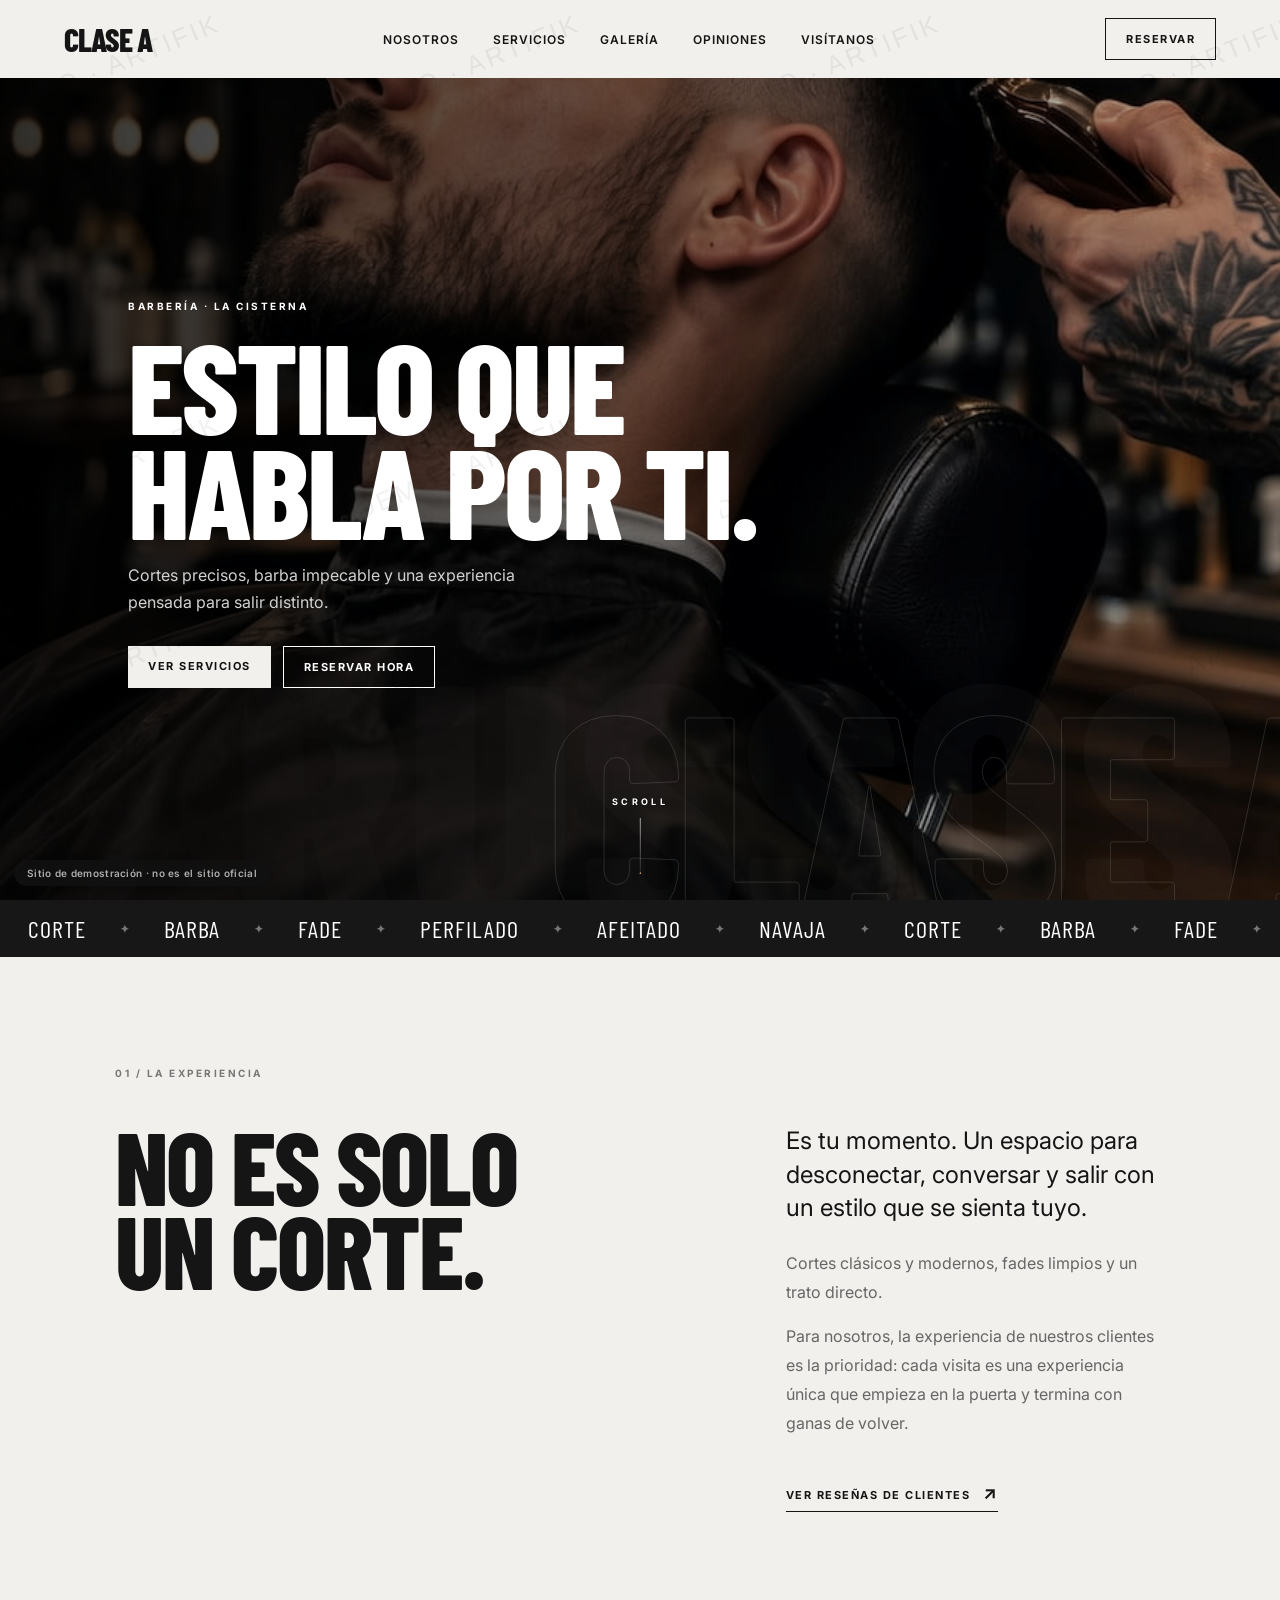
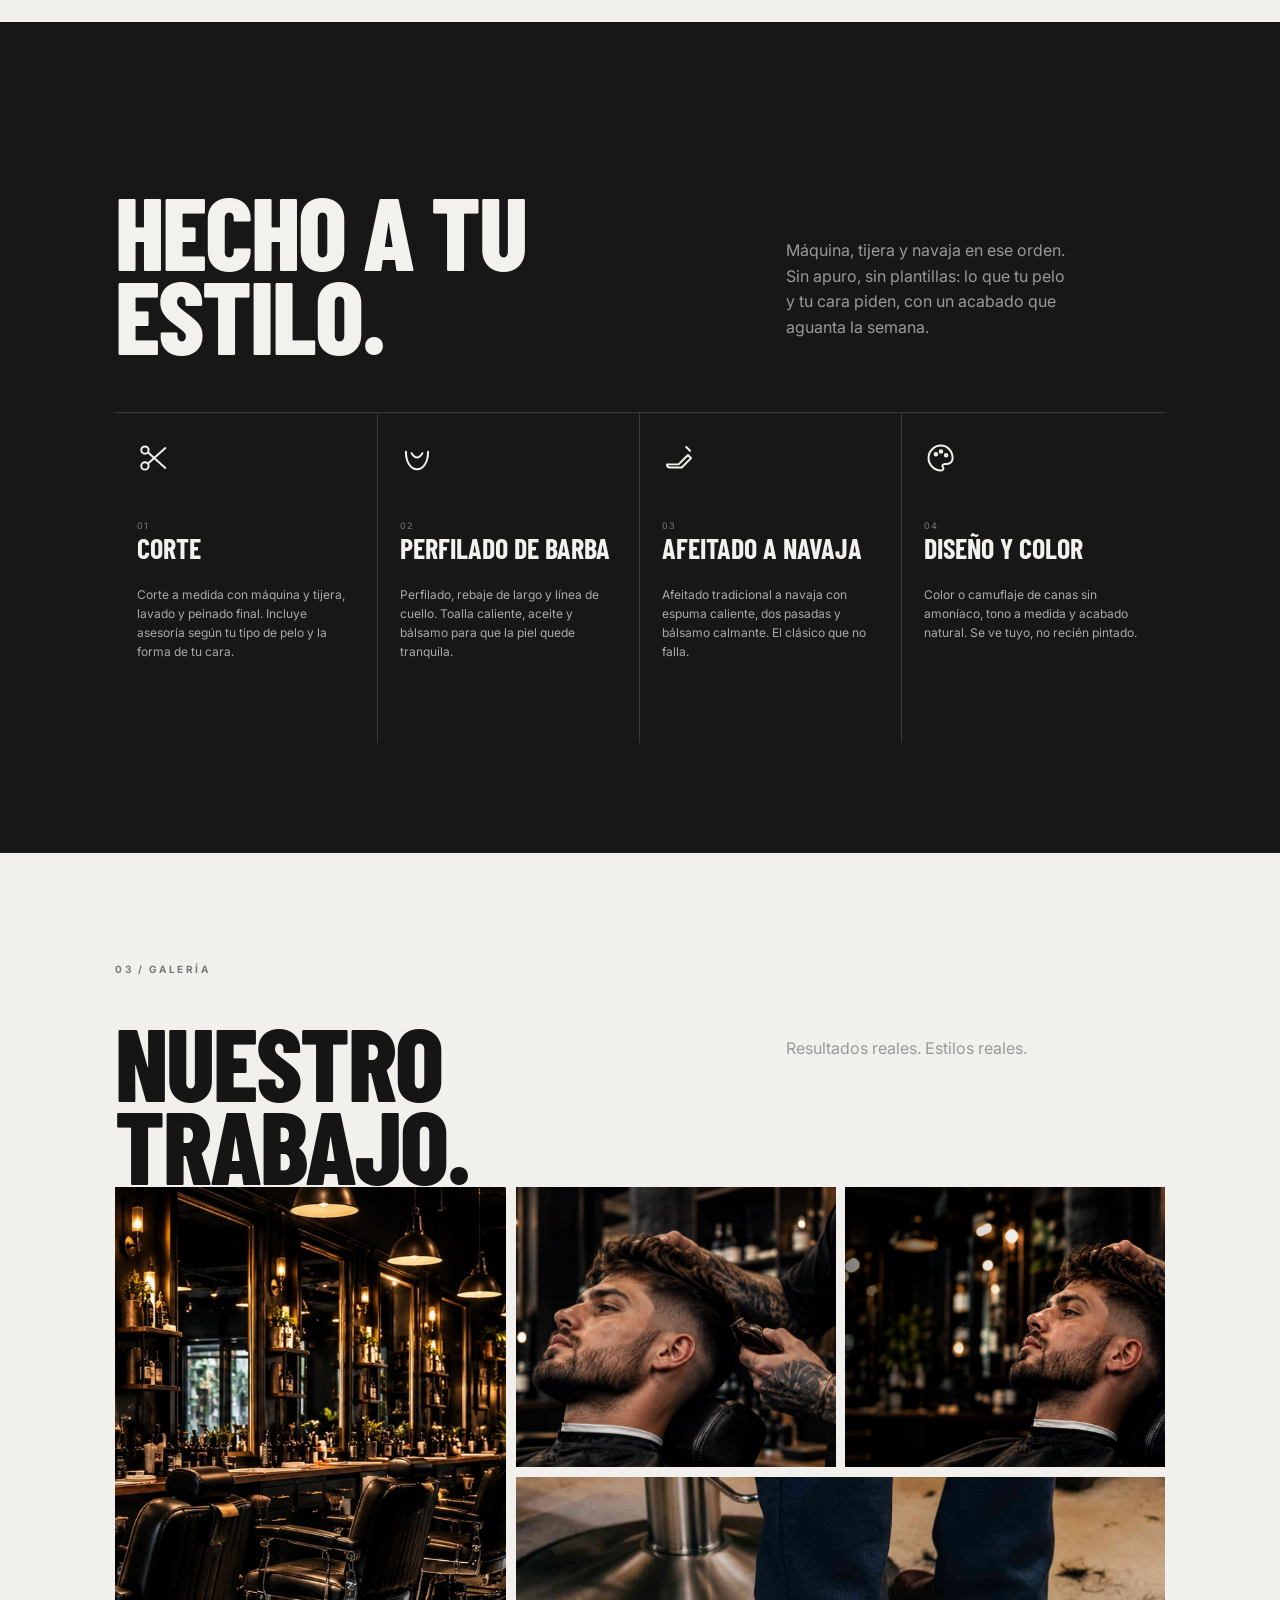
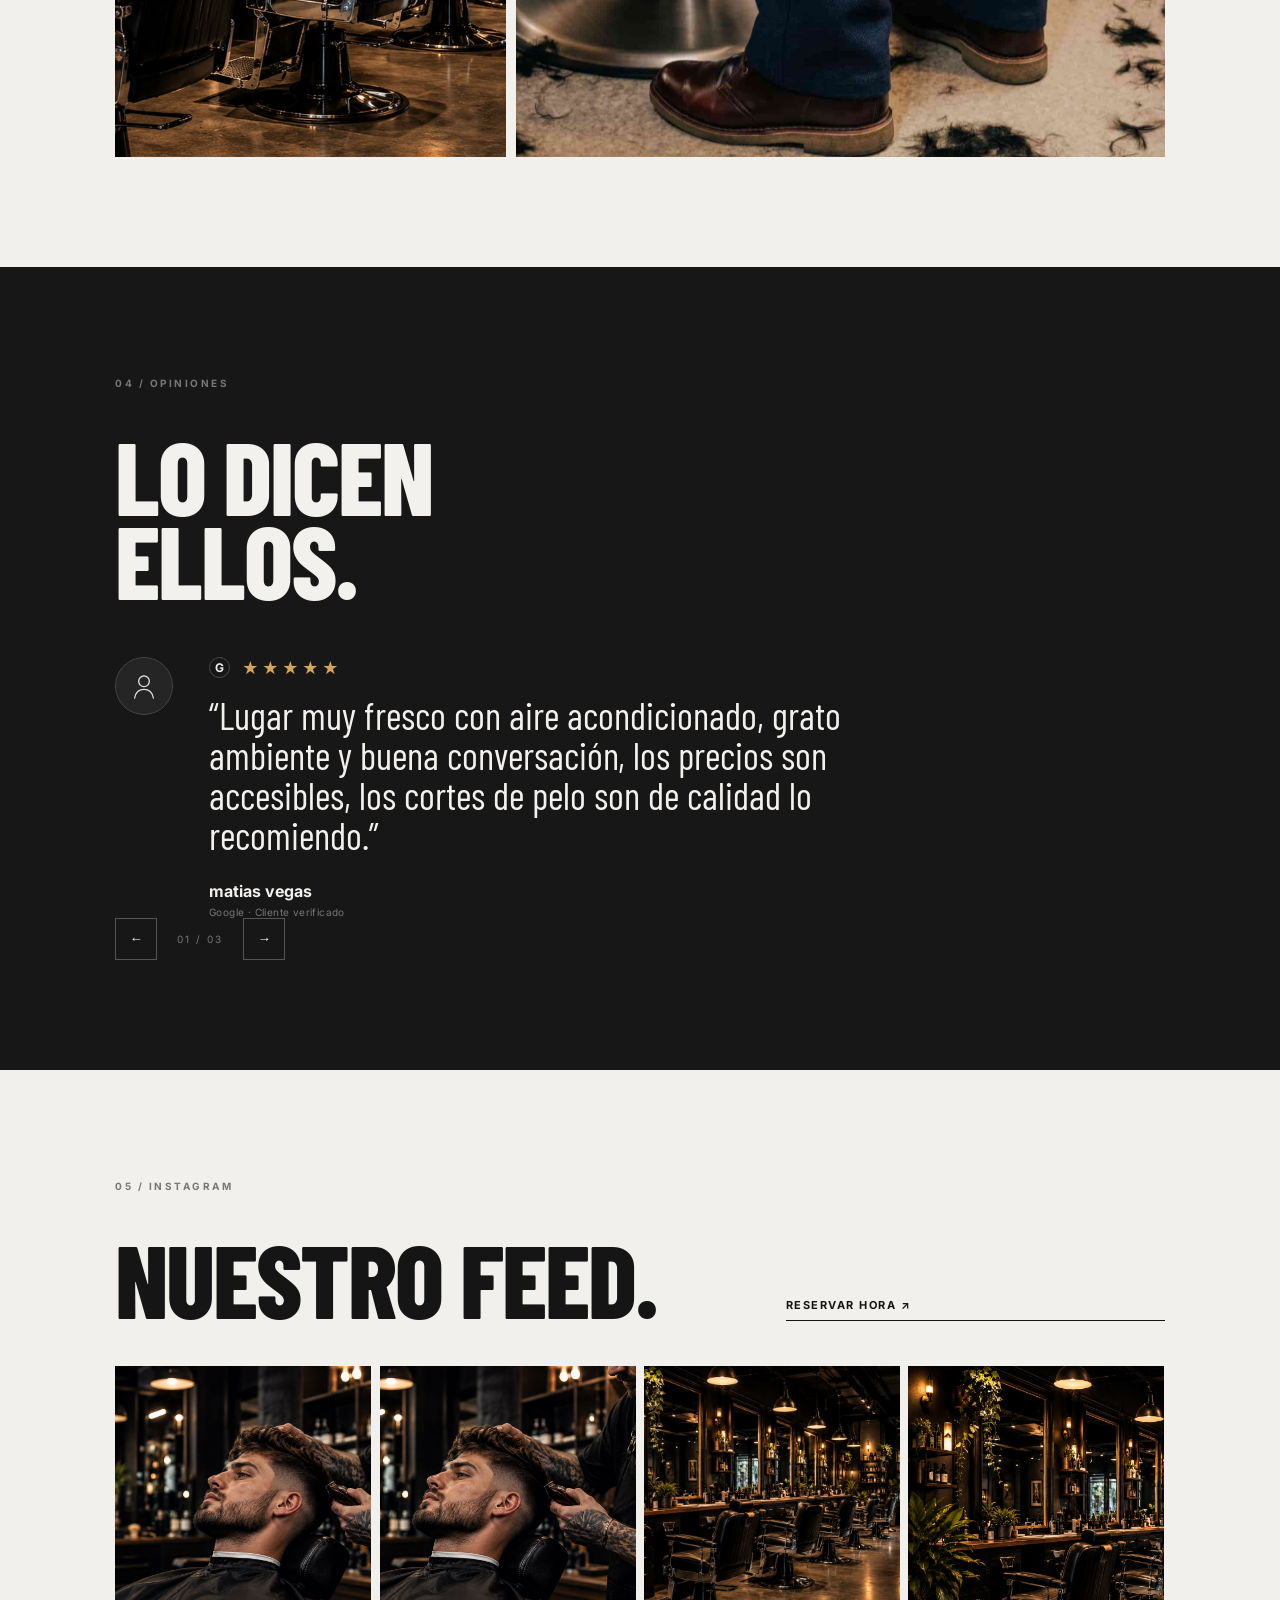
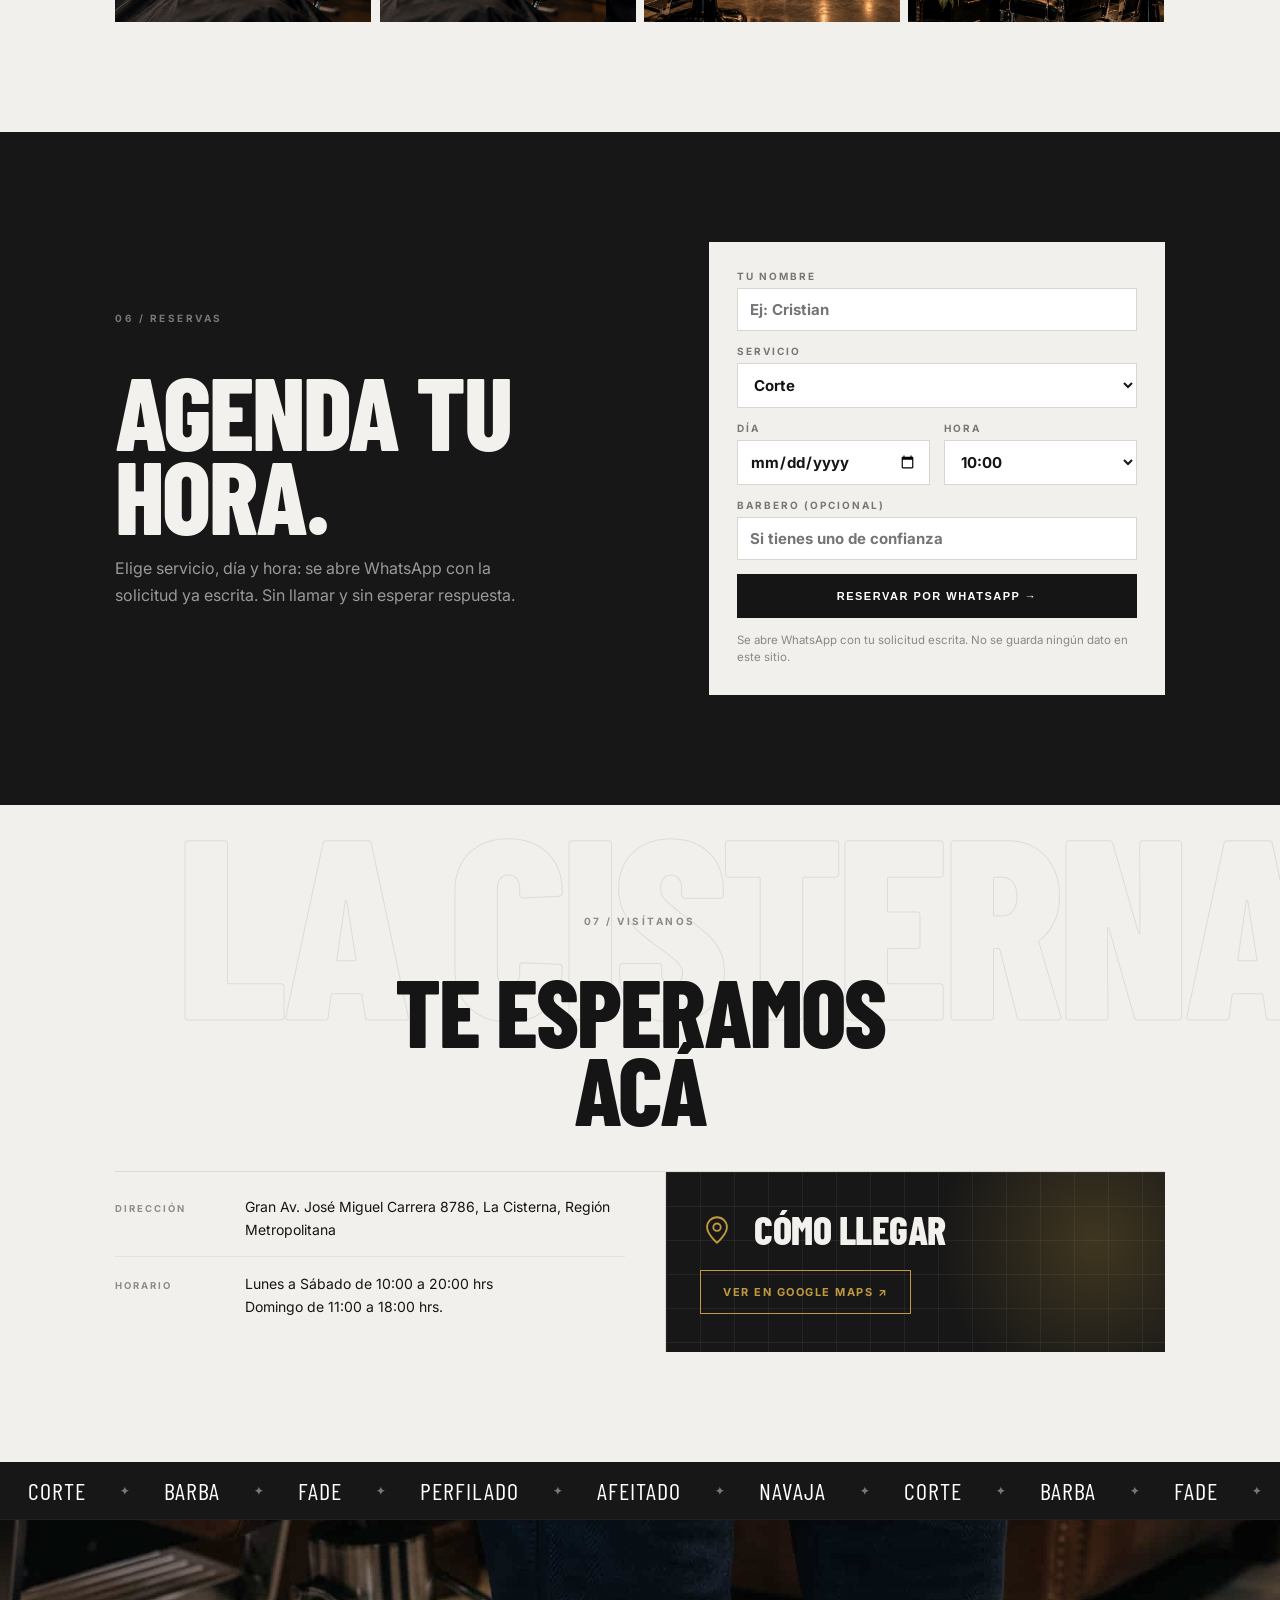
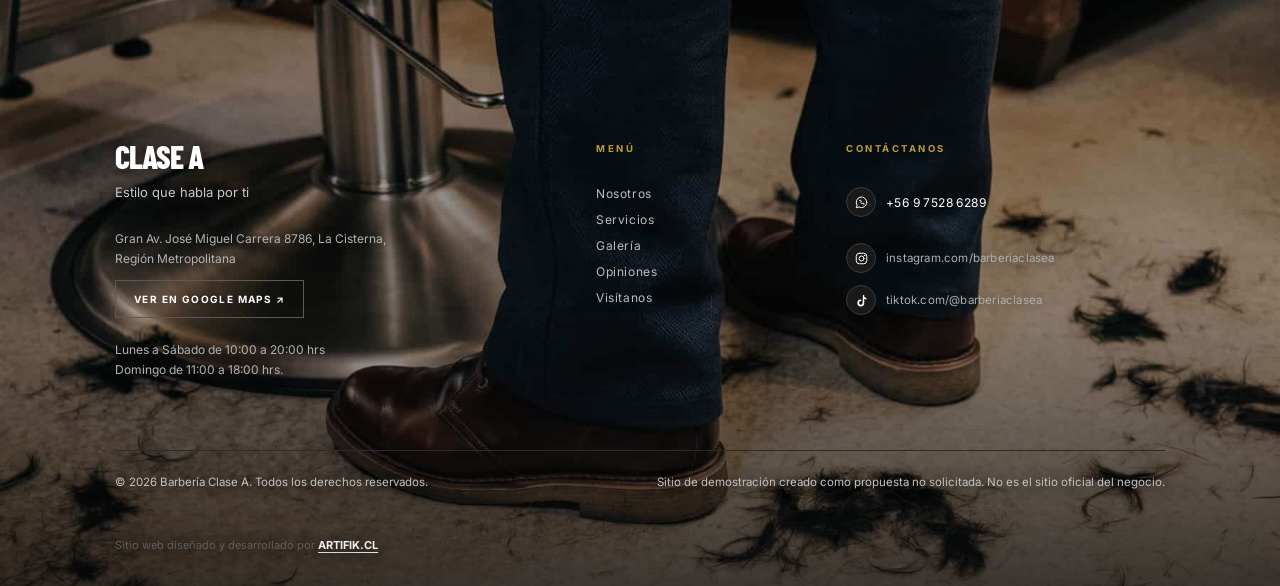
==== commit 55e2447f: "Plantilla barberia v1: sello de version en cabecera y regeneracion de los 6 sitios" ====
--- a/sites/barberia-clase-a/index.html
+++ b/sites/barberia-clase-a/index.html
@@ -1,4 +1,8 @@
 <!doctype html>
+<!-- PLANTILLA BARBERIA v1 · aprobada por el cliente (demo Russos)
+     Reglas fijas: letter-spacing -1px en movil, marquesina max-content x3 con -50%,
+     Reservas y Visit anos en una linea en movil, footer movil sin nav y textos de contacto >=16px.
+     Antes de editar: references/feedback-cliente-barberia.md -->
 <html lang="es-CL">
 <head>
   <meta charset="utf-8">
